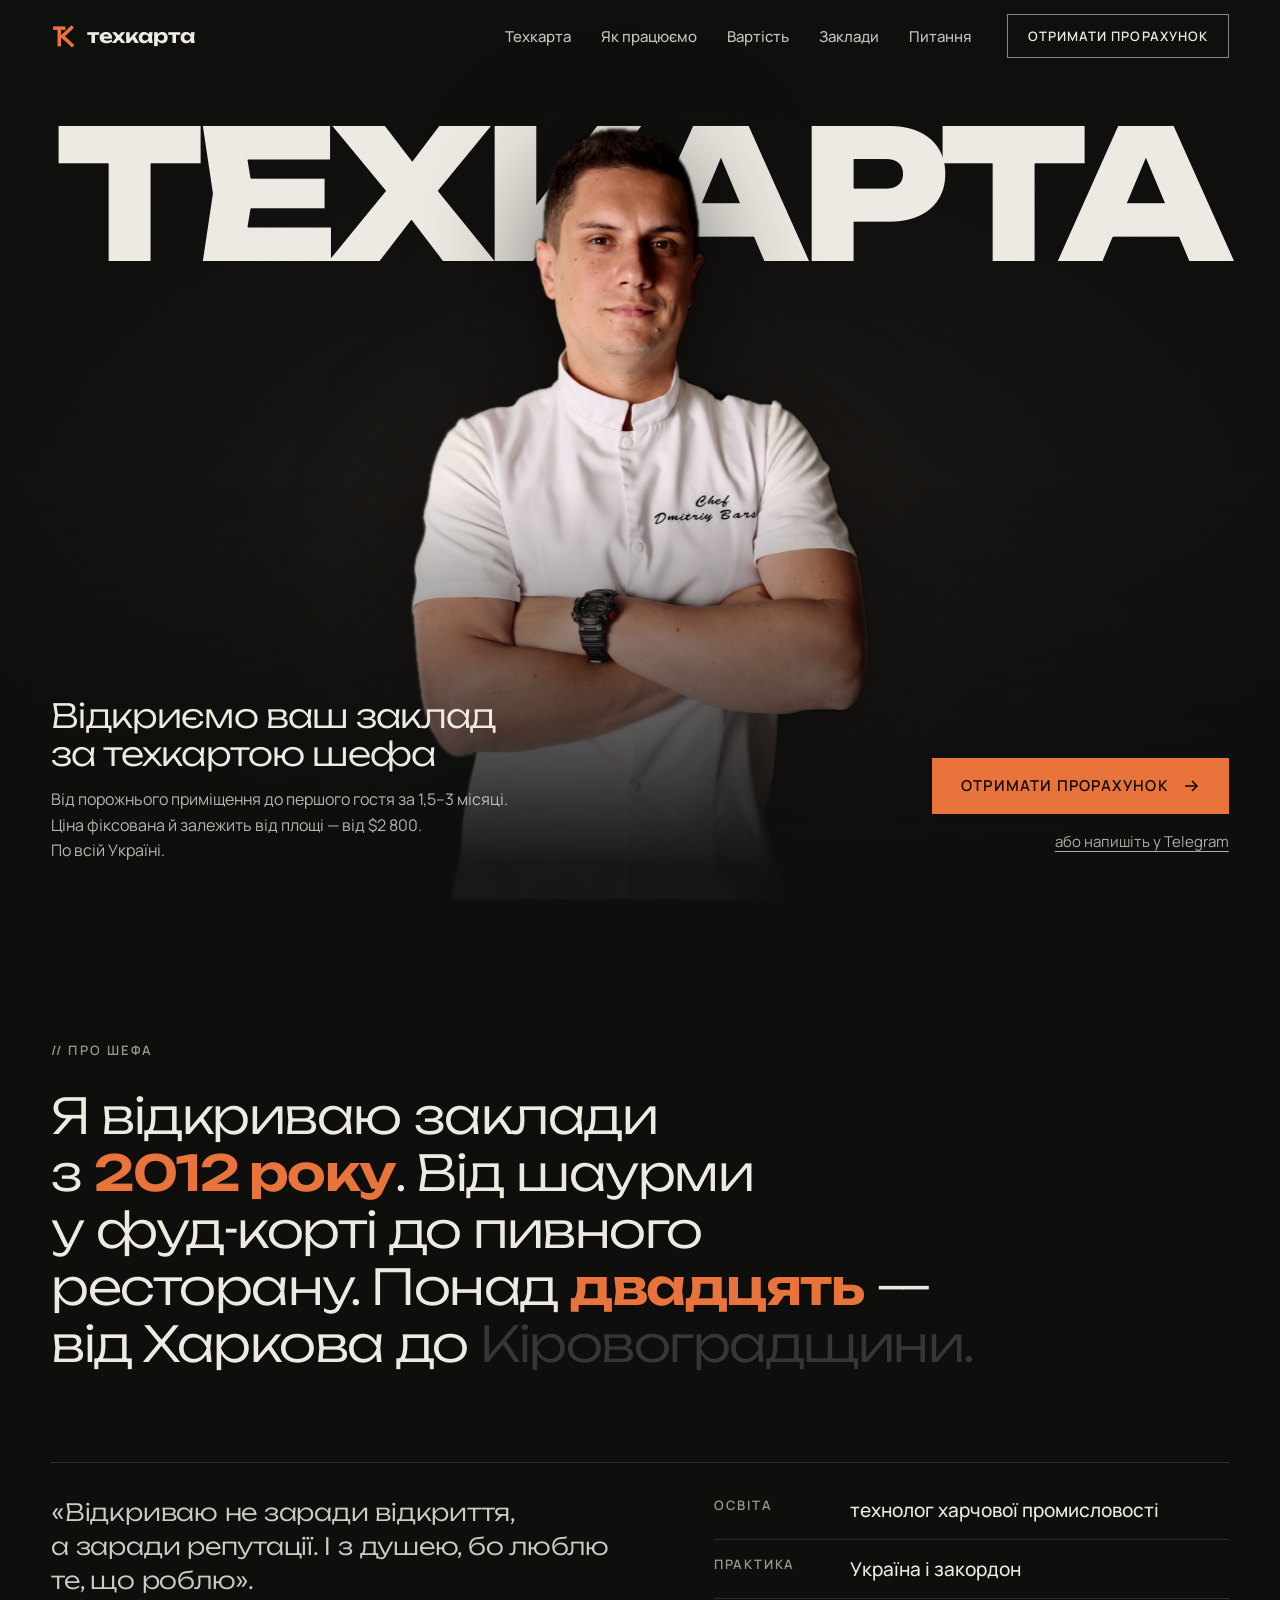
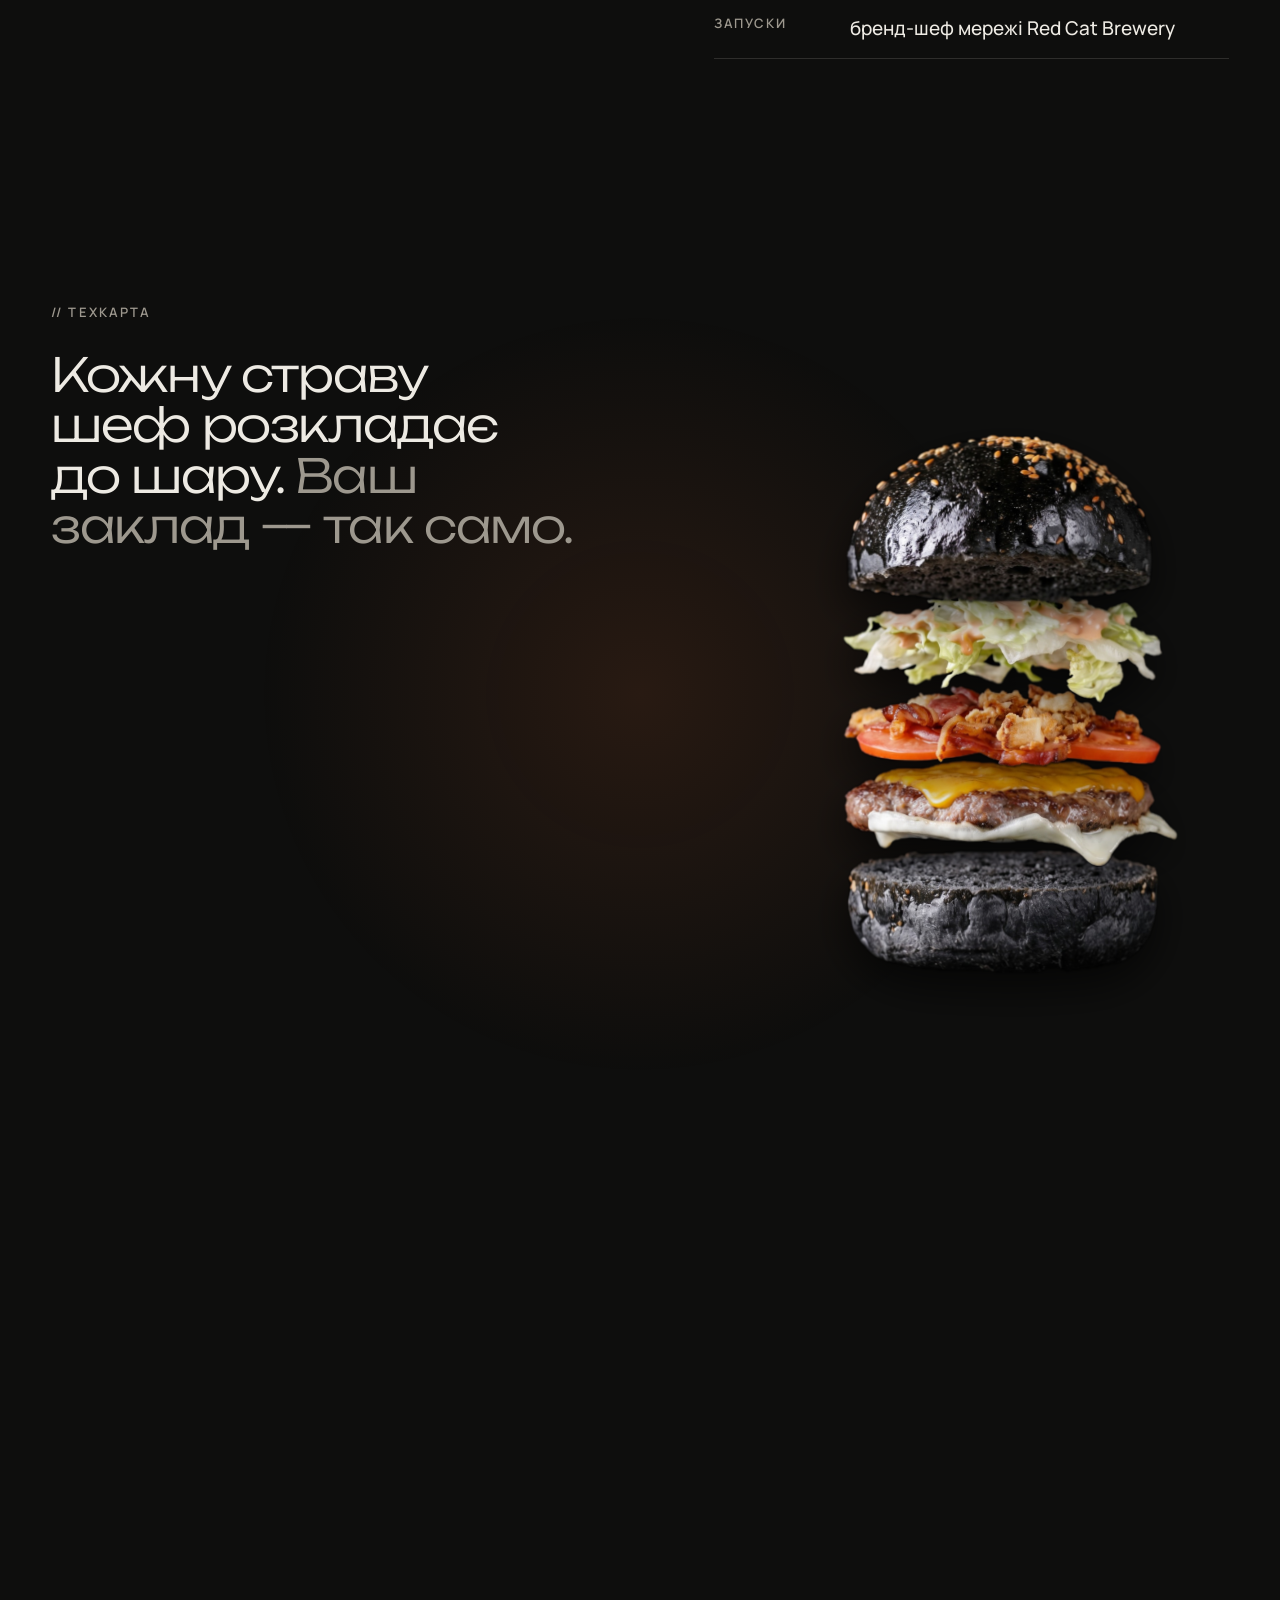
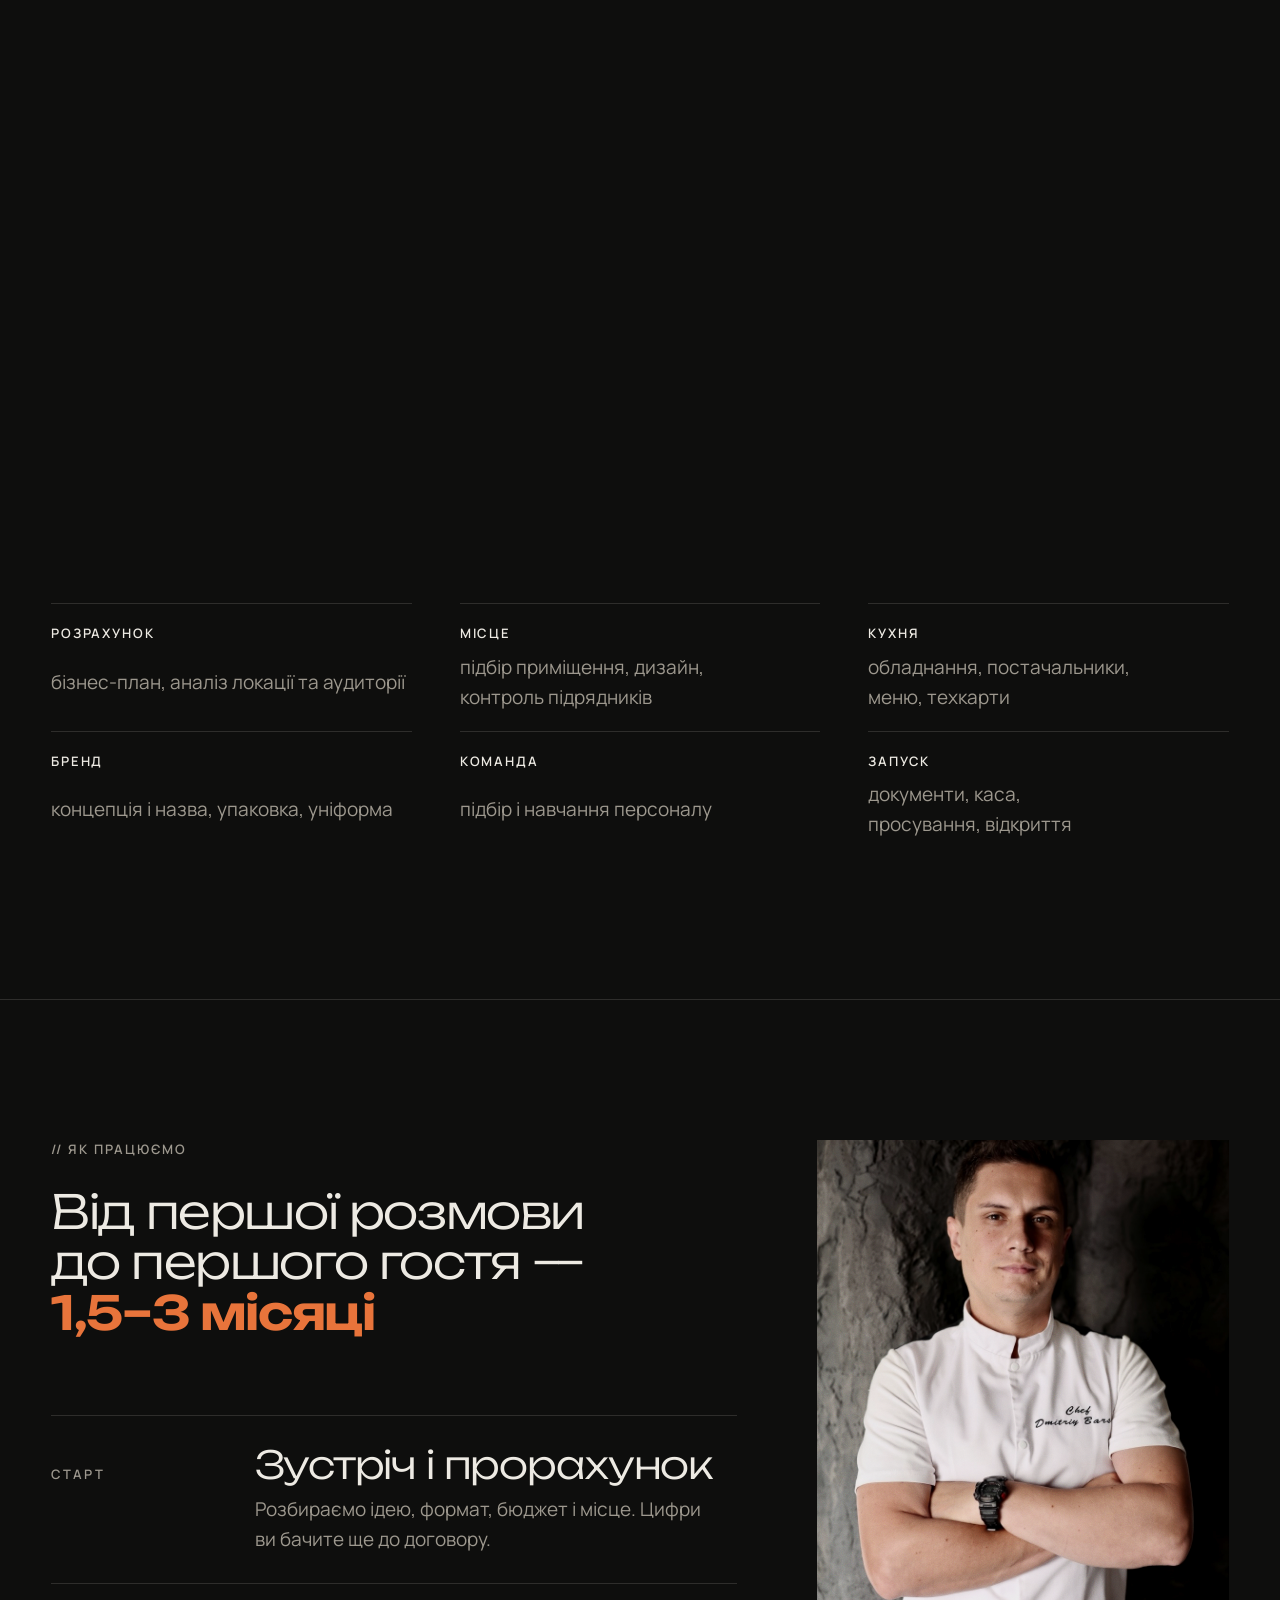
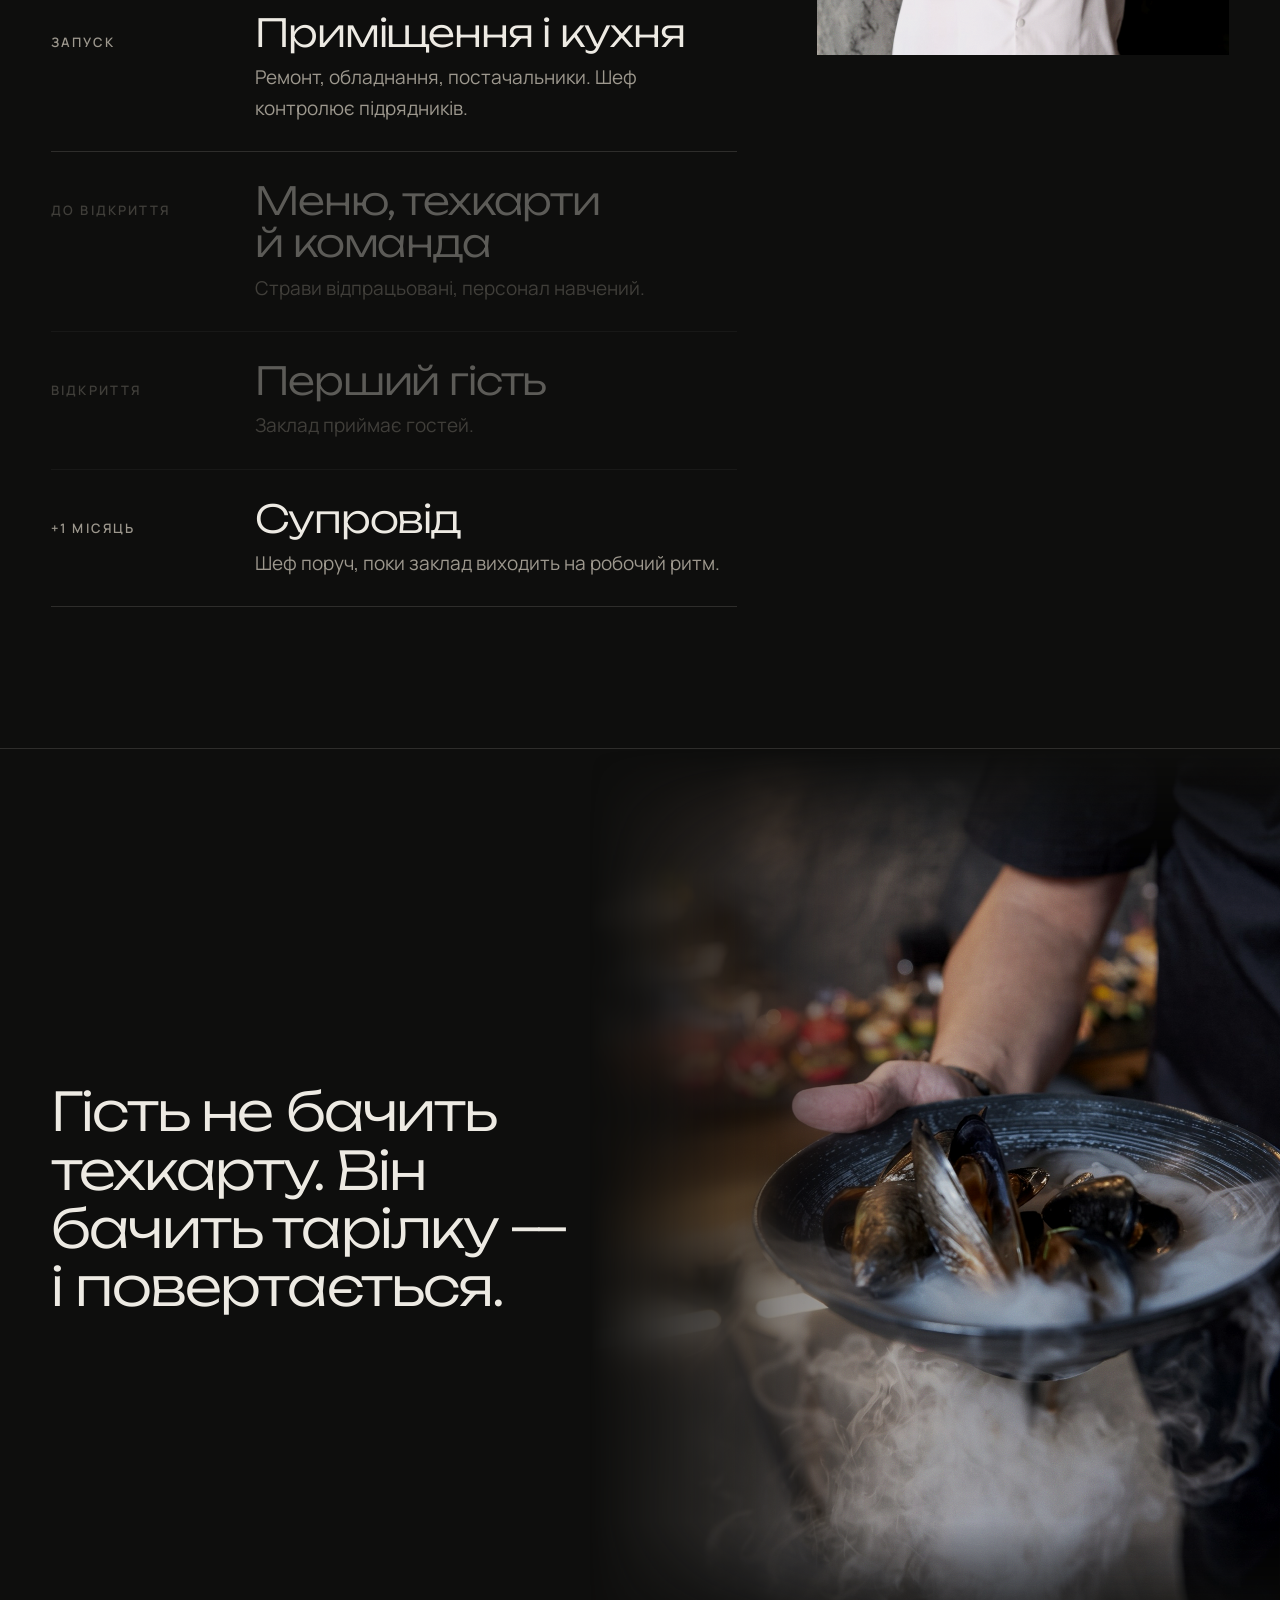
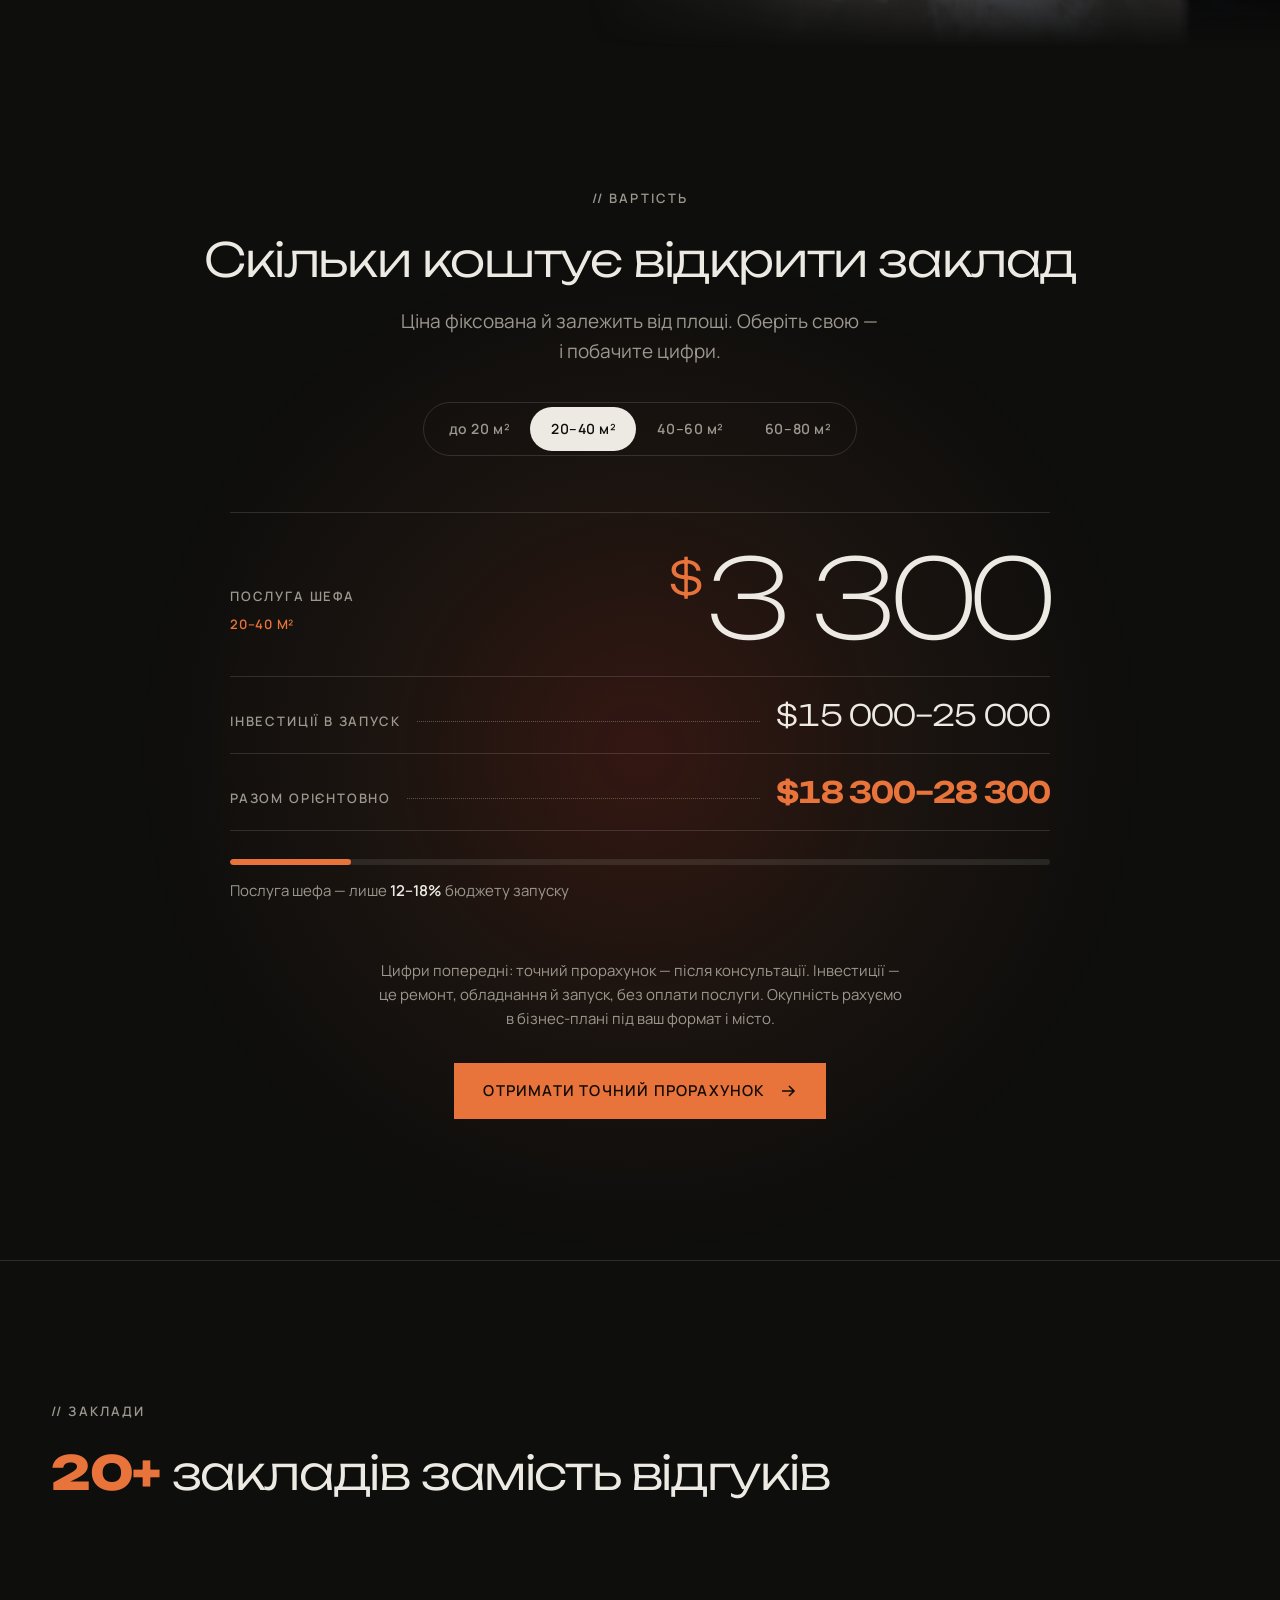
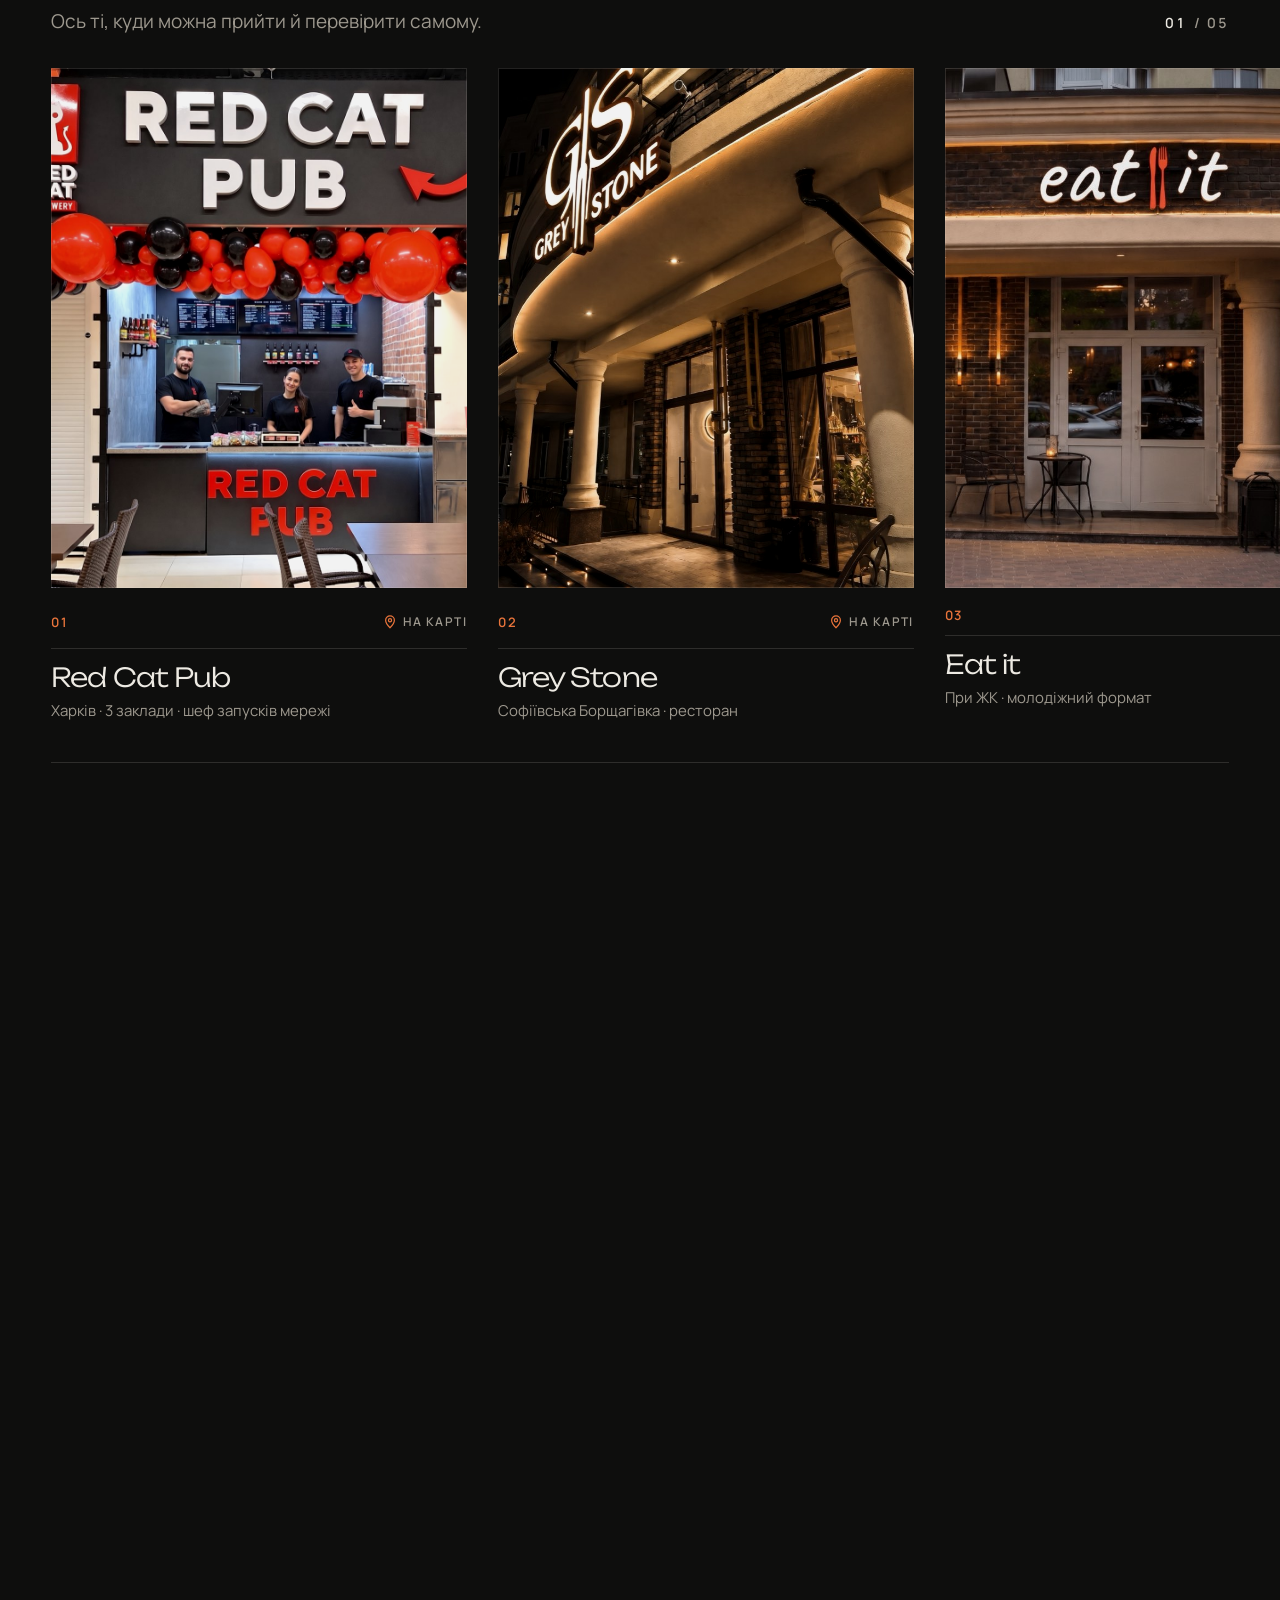
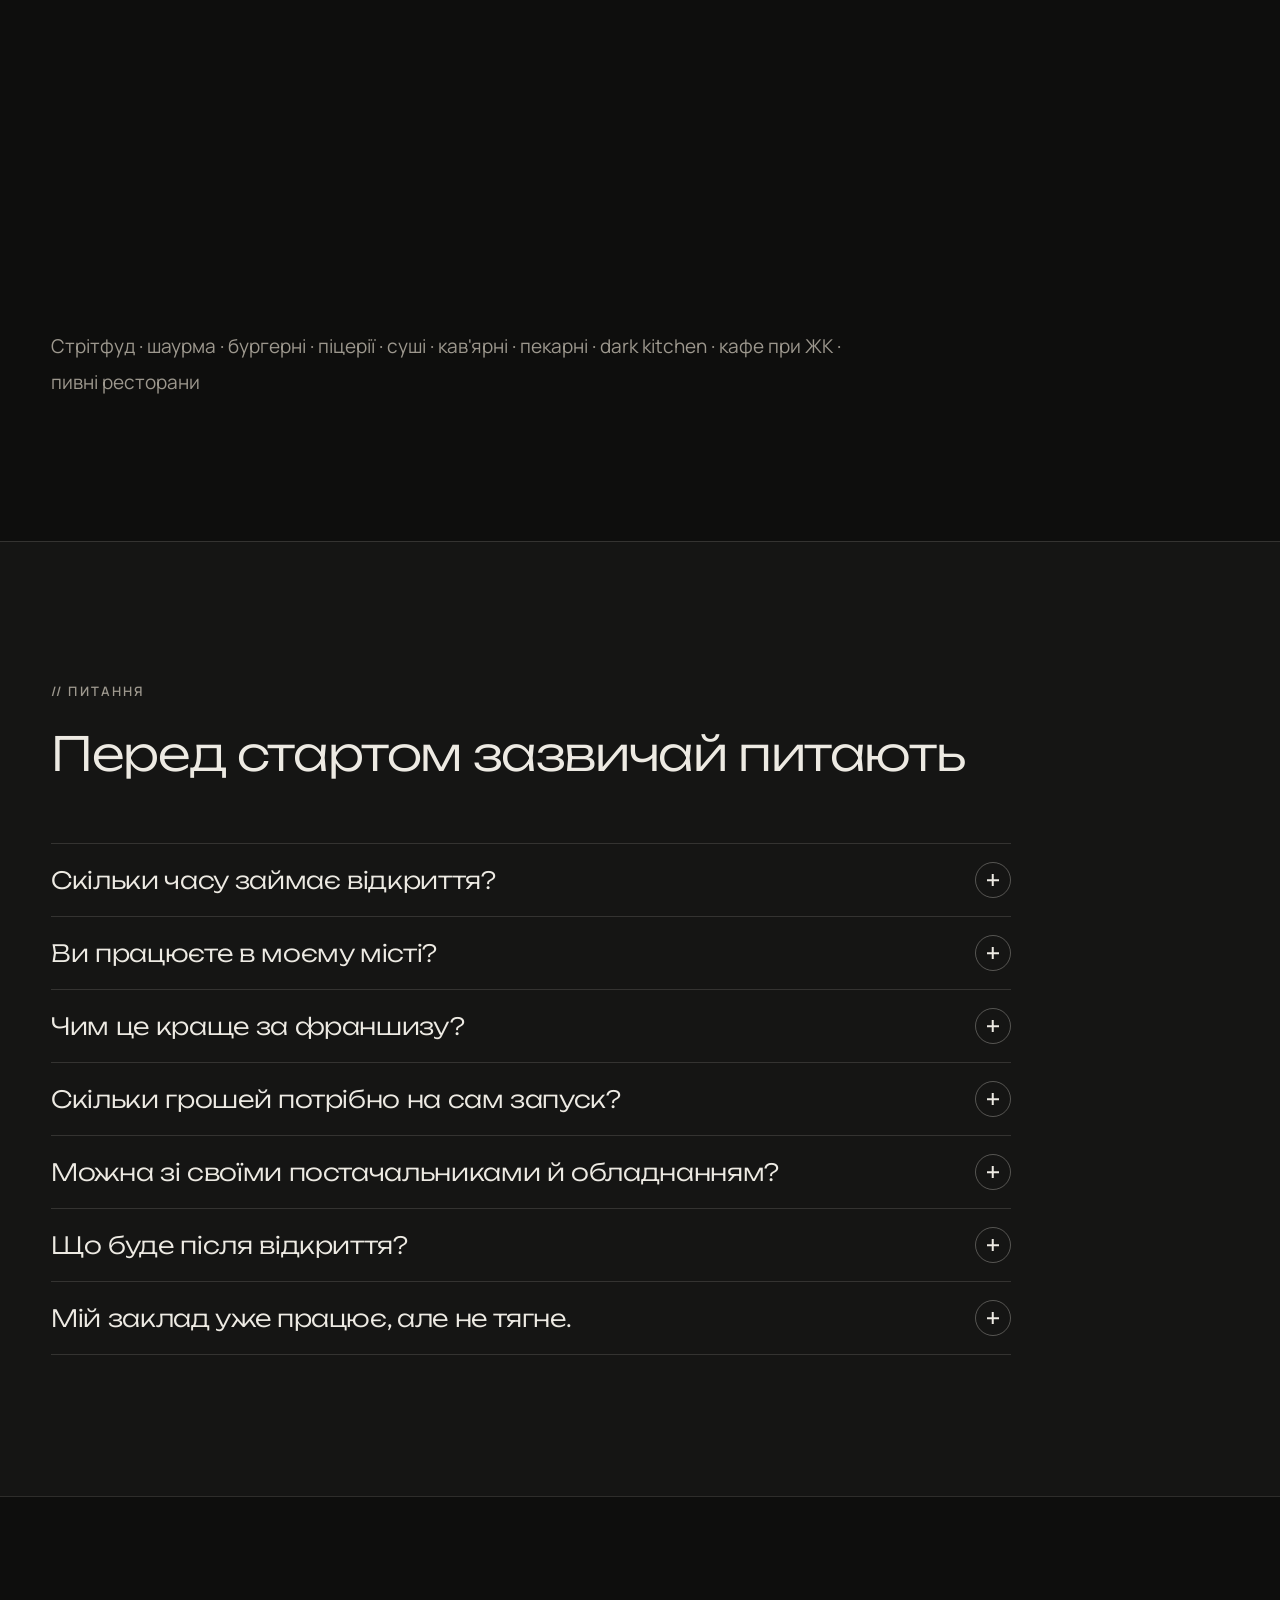
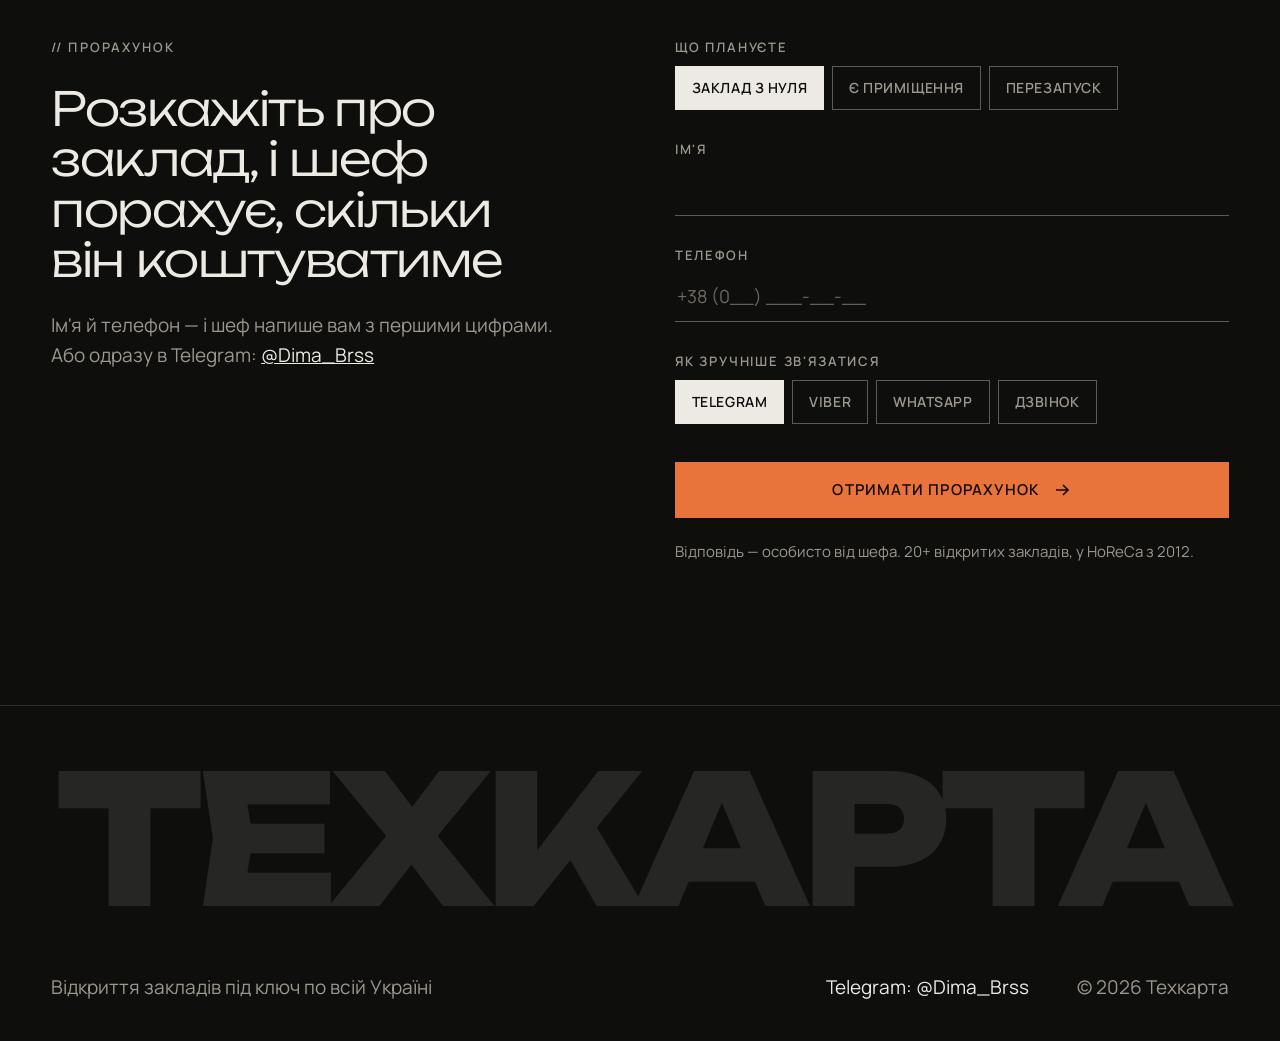
==== public/index.html @ baf47ae0 "Перший екран: ТЕХКАРТА одним кольором; без руху від мишки; м'якше світло й дим лише знизу; поява без" ====
<!doctype html>
<html lang="uk">
<head>
<meta charset="utf-8">
<meta name="viewport" content="width=device-width, initial-scale=1, viewport-fit=cover">
<title>Відкриття закладу під ключ від бренд-шефа — Техкарта</title>
<meta name="description" content="Відкриємо ваш заклад за техкартою шефа: від порожнього приміщення до першого гостя за 1,5–3 місяці. Фастфуд, кав'ярні, піцерії, суші — по всій Україні. Від $2 800.">
<link rel="canonical" href="https://tekhkarta.pages.dev/">
<meta property="og:type" content="website">
<meta property="og:locale" content="uk_UA">
<meta property="og:site_name" content="Техкарта">
<meta property="og:title" content="Відкриємо ваш заклад за техкартою шефа">
<meta property="og:description" content="Від порожнього приміщення до першого гостя за 1,5–3 місяці. Фіксована ціна від площі: від $2 800.">
<meta property="og:url" content="https://tekhkarta.pages.dev/">
<meta property="og:image" content="https://tekhkarta.pages.dev/img/og.jpg">
<meta property="og:image:width" content="1200">
<meta property="og:image:height" content="630">
<meta name="twitter:card" content="summary_large_image">
<meta name="theme-color" content="#0E0E0D">
<link rel="icon" href="favicon.svg" type="image/svg+xml">
<link rel="apple-touch-icon" href="apple-touch-icon.png">
<link rel="preload" as="image" href="img/chef-cut.png">
<link rel="preconnect" href="https://fonts.googleapis.com">
<link rel="preconnect" href="https://fonts.gstatic.com" crossorigin>
<link href="https://fonts.googleapis.com/css2?family=Unbounded:wght@200;300;600;800&family=Manrope:wght@400;500;600;700&family=IBM+Plex+Mono:wght@600&display=swap" rel="stylesheet">
<link rel="stylesheet" href="css/style.css?v=hero9">
</head>
<body>
<div class="preloader" aria-hidden="true">
  <div class="preloader__in"><svg class="logo__mark" viewBox="0 0 48 48" aria-hidden="true"><path d="M4 9.5h22.5" pathLength="1"/><path d="M15.25 9.5V43" pathLength="1"/><path d="M18.5 27 40 6.5" pathLength="1"/><path d="M21 24.5 41 43" pathLength="1"/></svg><span class="preloader__bar"><i></i></span></div>
</div>
<noscript><style>.preloader{display:none}.hero__word span,.hero__chef,.hero__bottom{opacity:1!important}</style></noscript>

<header class="header" id="top">
  <div class="container header__in">
    <a class="logo" href="#top" aria-label="Техкарта — на початок"><svg class="logo__mark" viewBox="0 0 48 48" aria-hidden="true"><path d="M4 9.5h22.5"/><path d="M15.25 9.5V43"/><path d="M18.5 27 40 6.5"/><path d="M21 24.5 41 43"/></svg><b>техкарта</b></a>
    <nav class="nav" id="nav" aria-label="Основне меню">
      <a href="#burger">Техкарта</a>
      <a href="#tekhnolohiia">Як працюємо</a>
      <a href="#vartist">Вартість</a>
      <a href="#zaklady">Заклади</a>
      <a href="#pytannia">Питання</a>
      <a class="btn btn--line nav__cta" href="#rozrakhunok">Отримати прорахунок</a>
    </nav>
    <a class="btn btn--line btn--sm header__cta" href="#rozrakhunok">Отримати прорахунок</a>
    <button class="burger" type="button" aria-expanded="false" aria-controls="nav" aria-label="Відкрити меню"><span></span><span></span></button>
  </div>
</header>

<main>

  <!-- ===== HERO ===== -->
  <section class="hero" aria-labelledby="hero-title">
    <div class="hero__light" aria-hidden="true"></div>
    <div class="hero__layer hero__layer--word" aria-hidden="true"><p class="hero__word"><span class="hero__thin">тех</span><span class="hero__bold">карта</span></p></div>
    <div class="hero__layer hero__layer--chef"><img class="hero__chef" src="img/chef-cut.png" alt="Дмитро, бренд-шеф, у білому кітелі" width="714" height="1200" fetchpriority="high"></div>
    <canvas class="hero__smoke" aria-hidden="true"></canvas>
    <div class="hero__shade" aria-hidden="true"></div>

    <div class="container hero__ui">
      <div class="hero__bottom">
        <div class="hero__left">
          <h1 class="hero__h1" id="hero-title">Відкриємо ваш заклад за&nbsp;техкартою шефа</h1>
          <p class="hero__lead">Від&nbsp;порожнього приміщення до&nbsp;першого гостя за&nbsp;<span class="nobr">1,5–3&nbsp;місяці</span>.<br>Ціна фіксована й&nbsp;залежить від&nbsp;площі&nbsp;— від&nbsp;<span class="nobr">$2&nbsp;800</span>.<br>По&nbsp;всій Україні.</p>
          <p class="hero__proof">20+&nbsp;закладів · з&nbsp;2012 · від&nbsp;$2&nbsp;800</p>
        </div>
        <div class="hero__right">
          <a class="btn btn--fill" href="#rozrakhunok">Отримати прорахунок <svg viewBox="0 0 18 18" fill="none" aria-hidden="true"><path d="M3 9h12M10 4l5 5-5 5" stroke="currentColor" stroke-width="1.6"/></svg></a>
          <a class="hero__tg" href="https://t.me/Dima_Brss" target="_blank" rel="noopener">або напишіть у&nbsp;Telegram</a>
        </div>
      </div>
    </div>
  </section>

  <!-- ===== МАНІФЕСТ ШЕФА ===== -->
  <section class="intro" id="shef" aria-labelledby="intro-title">
    <div class="container">
      <p class="label">// про шефа</p>
      <h2 class="intro__text" id="intro-title">Я&nbsp;відкриваю заклади з&nbsp;<em>2012&nbsp;року</em>. Від&nbsp;шаурми у&nbsp;фуд-корті до&nbsp;пивного ресторану. Понад <em>двадцять</em>&nbsp;— від&nbsp;Харкова до&nbsp;Кіровоградщини.</h2>
      <div class="intro__row">
        <p class="intro__quote">«Відкриваю не&nbsp;заради відкриття, а&nbsp;заради репутації. І&nbsp;з&nbsp;душею, бо люблю те, що&nbsp;роблю».</p>
        <dl class="facts">
          <div><dt>Освіта</dt><dd>технолог харчової промисловості</dd></div>
          <div><dt>Практика</dt><dd>Україна і&nbsp;закордон</dd></div>
          <div><dt>Запуски</dt><dd>бренд-шеф мережі Red Cat Brewery</dd></div>
        </dl>
      </div>
    </div>
  </section>

  <!-- ===== ТЕХКАРТА БУРГЕРА ===== -->
  <section class="burger-tk" id="burger" aria-labelledby="burger-title">
   <div class="burger-tk__track">
    <div class="burger-tk__pin">
      <div class="container burger-tk__head">
        <p class="label">// техкарта</p>
        <h2 class="h2" id="burger-title">Кожну страву шеф розкладає до&nbsp;шару. <span class="dim">Ваш заклад&nbsp;— так само.</span></h2>
      </div>
      <div class="burger-tk__stage" aria-hidden="true">
        <div class="bt">
          <img class="bt__l" style="--l:0.83;--w:91.53;--t:0;--h:28.12;--c:-35.94;z-index:5" src="img/burger-1.png" alt="" width="549" height="310" loading="lazy">
          <img class="bt__l" style="--l:0;--w:95.45;--t:28.57;--h:19.69;--c:-11.59;z-index:4" src="img/burger-2.png" alt="" width="573" height="217" loading="lazy">
          <img class="bt__l" style="--l:0;--w:95.04;--t:46.68;--h:14.17;--c:3.77;z-index:3" src="img/burger-3.png" alt="" width="571" height="156" loading="lazy">
          <img class="bt__l" style="--l:0.21;--w:99.79;--t:61.75;--h:18.45;--c:20.98;z-index:2" src="img/burger-4.png" alt="" width="599" height="203" loading="lazy">
          <img class="bt__l" style="--l:1.03;--w:93.18;--t:79.42;--h:20.58;--c:39.71;z-index:1" src="img/burger-5.png" alt="" width="559" height="227" loading="lazy">
        </div>
      </div>
    </div>
   </div>
    <ul class="burger-tk__list container" aria-label="Що входить у відкриття під ключ">
        <li><b>Розрахунок</b>бізнес-план, аналіз локації та&nbsp;аудиторії</li>
        <li><b>Місце</b>підбір приміщення, дизайн, контроль підрядників</li>
        <li><b>Кухня</b>обладнання, постачальники, меню, техкарти</li>
        <li><b>Бренд</b>концепція і&nbsp;назва, упаковка, уніформа</li>
        <li><b>Команда</b>підбір і&nbsp;навчання персоналу</li>
        <li><b>Запуск</b>документи, каса, просування, відкриття</li>
      </ul>
  </section>

  <!-- ===== ЯК ПРАЦЮЄМО ===== -->
  <section class="flow" id="tekhnolohiia" aria-labelledby="flow-title">
    <div class="container flow__grid">
      <div class="flow__main">
        <p class="label">// як&nbsp;працюємо</p>
        <h2 class="h2" id="flow-title">Від&nbsp;першої розмови до&nbsp;першого гостя&nbsp;— <b>1,5–3&nbsp;місяці</b></h2>
        <ol class="flow__steps">
          <li class="flow__step" data-img="0"><p class="flow__when">старт</p><div><h3>Зустріч і&nbsp;прорахунок</h3><p>Розбираємо ідею, формат, бюджет і&nbsp;місце. Цифри ви&nbsp;бачите ще до&nbsp;договору.</p></div></li>
          <li class="flow__step" data-img="1"><p class="flow__when">запуск</p><div><h3>Приміщення і&nbsp;кухня</h3><p>Ремонт, обладнання, постачальники. Шеф контролює підрядників.</p></div></li>
          <li class="flow__step" data-img="2"><p class="flow__when">до&nbsp;відкриття</p><div><h3>Меню, техкарти й&nbsp;команда</h3><p>Страви відпрацьовані, персонал навчений.</p></div></li>
          <li class="flow__step" data-img="3"><p class="flow__when">відкриття</p><div><h3>Перший гість</h3><p>Заклад приймає гостей.</p></div></li>
          <li class="flow__step" data-img="4"><p class="flow__when">+1&nbsp;місяць</p><div><h3>Супровід</h3><p>Шеф поруч, поки заклад виходить на&nbsp;робочий ритм.</p></div></li>
        </ol>
      </div>
      <div class="flow__aside" aria-hidden="true">
        <div class="flow__frame">
          <img class="is-on" src="img/chef-wide.jpg" alt="" width="866" height="1300" loading="lazy">
          <img src="img/kitchen.jpg" alt="" width="896" height="1200" loading="lazy">
          <img src="img/dish-pasta.jpg" alt="" width="824" height="1100" loading="lazy">
          <img src="img/redcat.jpg" alt="" width="1200" height="1168" loading="lazy">
          <img src="img/kitchen-work.jpg" alt="" width="824" height="1100" loading="lazy">
        </div>
      </div>
    </div>
  </section>

  <!-- ===== КАДР-ПАУЗА ===== -->
  <section class="frame" aria-label="Страва шефа">
    <figure class="frame__fig"><img class="frame__img" src="img/dish-mussels.jpg" alt="Мідії, подані з сухим льодом" width="1500" height="2009" loading="lazy"></figure>
    <div class="container frame__grid">
      <p class="frame__text">Гість не&nbsp;бачить техкарту. Він бачить тарілку&nbsp;— і&nbsp;повертається.</p>
    </div>
  </section>

  <!-- ===== ВАРТІСТЬ ===== -->
  <section class="cost" id="vartist" aria-labelledby="cost-title">
    <div class="cost__glow" aria-hidden="true"></div>
    <div class="container cost__grid">
      <div class="cost__text">
        <p class="label">// вартість</p>
        <h2 class="h2" id="cost-title">Скільки коштує відкрити заклад</h2>
        <p class="cost__lead">Ціна фіксована й&nbsp;залежить від&nbsp;площі. Оберіть свою&nbsp;— і&nbsp;побачите цифри.</p>
        <div class="chips" role="radiogroup" aria-label="Площа закладу">
          <button class="chip" role="radio" aria-checked="false" data-area="до 20 м²" data-s="2800" data-i="10000-18000">до&nbsp;20&nbsp;м²</button>
          <button class="chip" role="radio" aria-checked="true" data-area="20–40 м²" data-s="3300" data-i="15000-25000">20–40&nbsp;м²</button>
          <button class="chip" role="radio" aria-checked="false" data-area="40–60 м²" data-s="3600" data-i="20000-40000">40–60&nbsp;м²</button>
          <button class="chip" role="radio" aria-checked="false" data-area="60–80 м²" data-s="4800" data-i="35000-65000">60–80&nbsp;м²</button>
        </div>

      </div>
      <div class="calc" aria-live="polite">
        <div class="calc__top">
          <span class="calc__label">Послуга шефа <i class="calc__area" id="av">20–40&nbsp;м²</i></span>
          <output class="calc__big" id="sv"><small>$</small>3&nbsp;300</output>
        </div>
        <div class="calc__row"><span class="calc__label">Інвестиції в&nbsp;запуск</span><i class="calc__dots" aria-hidden="true"></i><output class="calc__val" id="iv">$15&nbsp;000–25&nbsp;000</output></div>
        <div class="calc__row calc__row--total"><span class="calc__label">Разом орієнтовно</span><i class="calc__dots" aria-hidden="true"></i><output class="calc__val" id="tv">$18&nbsp;300–28&nbsp;300</output></div>
        <div class="calc__share">
          <div class="calc__bar" aria-hidden="true"><i id="bv"></i></div>
          <p>Послуга шефа&nbsp;— лише <b id="pv">12–18%</b> бюджету запуску</p>
        </div>
      </div>
      <div class="cost__after">
        <p class="cost__note">Цифри попередні: точний прорахунок&nbsp;— після консультації. Інвестиції&nbsp;— це&nbsp;ремонт, обладнання й&nbsp;запуск, без&nbsp;оплати послуги. Окупність рахуємо в&nbsp;бізнес-плані під&nbsp;ваш формат і&nbsp;місто.</p>
        <a class="btn btn--fill cost__cta" href="#rozrakhunok" data-pick-area>Отримати точний прорахунок <svg viewBox="0 0 18 18" fill="none" aria-hidden="true"><path d="M3 9h12M10 4l5 5-5 5" stroke="currentColor" stroke-width="1.6"/></svg></a>
      </div>
    </div>
  </section>

  <!-- ===== ЗАКЛАДИ ===== -->
  <section class="venues" id="zaklady" aria-labelledby="venues-title">
    <div class="container">
      <p class="label">// заклади</p>
      <h2 class="h2" id="venues-title"><b>20+</b> закладів замість відгуків</h2>
    </div>
    <div class="vtrack">
      <div class="vpin">
        <div class="container vtop">
          <p class="venues__sub">Ось ті, куди можна прийти й&nbsp;перевірити самому.</p>
          <p class="vcount" aria-hidden="true"><b>01</b><span>/ 05</span></p>
        </div>
        <ul class="vrail" role="list">
          <li class="vcard">
            <div class="vcard__ph"><img src="img/redcat.jpg" alt="Відкриття Red Cat Pub з командою" width="1200" height="1168" loading="lazy"></div>
            <div class="vcard__cap">
              <p class="vcard__top"><span class="vcard__n">01</span><a class="vcard__map" href="https://www.google.com/maps/search/?api=1&amp;query=Red+Cat+Brewery+%D0%A5%D0%B0%D1%80%D0%BA%D1%96%D0%B2" target="_blank" rel="noopener"><svg viewBox="0 0 16 16" fill="none" aria-hidden="true"><path d="M8 14.5s5-4.6 5-8.5a5 5 0 0 0-10 0c0 3.9 5 8.5 5 8.5Z" stroke="currentColor" stroke-width="1.4"/><circle cx="8" cy="6" r="1.8" stroke="currentColor" stroke-width="1.4"/></svg>На&nbsp;карті</a></p>
              <h3 class="vcard__name">Red Cat Pub</h3>
              <p class="vcard__meta">Харків · 3&nbsp;заклади · шеф запусків мережі</p>
            </div>
          </li>
          <li class="vcard">
            <div class="vcard__ph"><img src="img/greystone.jpg" alt="Фасад ресторану Grey Stone" width="880" height="1100" loading="lazy"></div>
            <div class="vcard__cap">
              <p class="vcard__top"><span class="vcard__n">02</span><a class="vcard__map" href="https://www.google.com/maps/search/?api=1&amp;query=Grey+Stone+%D0%A1%D0%BE%D1%84%D1%96%D1%97%D0%B2%D1%81%D1%8C%D0%BA%D0%B0+%D0%91%D0%BE%D1%80%D1%89%D0%B0%D0%B3%D1%96%D0%B2%D0%BA%D0%B0" target="_blank" rel="noopener"><svg viewBox="0 0 16 16" fill="none" aria-hidden="true"><path d="M8 14.5s5-4.6 5-8.5a5 5 0 0 0-10 0c0 3.9 5 8.5 5 8.5Z" stroke="currentColor" stroke-width="1.4"/><circle cx="8" cy="6" r="1.8" stroke="currentColor" stroke-width="1.4"/></svg>На&nbsp;карті</a></p>
              <h3 class="vcard__name">Grey Stone</h3>
              <p class="vcard__meta">Софіївська Борщагівка · ресторан</p>
            </div>
          </li>
          <li class="vcard">
            <div class="vcard__ph"><img src="img/eatit.jpg" alt="Фасад закладу Eat it" width="1100" height="836" loading="lazy"></div>
            <div class="vcard__cap">
              <p class="vcard__top"><span class="vcard__n">03</span></p>
              <h3 class="vcard__name">Eat it</h3>
              <p class="vcard__meta">При&nbsp;ЖК · молодіжний формат</p>
            </div>
          </li>
          <li class="vcard">
            <div class="vcard__ph"><img src="img/gsp.jpg" alt="Вивіска «Готові страви поруч»" width="1200" height="798" loading="lazy"></div>
            <div class="vcard__cap">
              <p class="vcard__top"><span class="vcard__n">04</span></p>
              <h3 class="vcard__name">Готові страви поруч</h3>
              <p class="vcard__meta">Домашні страви</p>
            </div>
          </li>
          <li class="vcard vcard--next">
            <div class="vcard__ph vnext">
              <span class="vcard__n">05</span>
              <div class="vnext__body"><p class="vnext__t">Ваш заклад може бути наступним</p><p class="vnext__s">Ще понад десяток закладів від&nbsp;Харкова до&nbsp;Кіровоградщини.</p></div>
              <a class="btn btn--fill" href="#rozrakhunok">Отримати прорахунок <svg viewBox="0 0 18 18" fill="none" aria-hidden="true"><path d="M3 9h12M10 4l5 5-5 5" stroke="currentColor" stroke-width="1.6"/></svg></a>
            </div>
          </li>
        </ul>
        <div class="container"><div class="vbar" aria-hidden="true"><i></i></div></div>
      </div>
    </div>
    <div class="container">
      <p class="venues__formats">Стрітфуд · шаурма · бургерні · піцерії · суші · кав'ярні · пекарні · dark kitchen · кафе при&nbsp;ЖК · пивні ресторани</p>
    </div>
  </section>

  <!-- ===== ПИТАННЯ ===== -->
  <section class="faq" id="pytannia" aria-labelledby="faq-title">
    <div class="container">
      <p class="label">// питання</p>
      <h2 class="h2" id="faq-title">Перед стартом зазвичай питають</h2>
      <div class="qa">
        <details class="qa__item"><summary>Скільки часу займає відкриття?<span class="qa__plus" aria-hidden="true"></span></summary><p>Від&nbsp;1,5 до&nbsp;3&nbsp;місяців. Великі проєкти&nbsp;— довше.</p></details>
        <details class="qa__item"><summary>Ви&nbsp;працюєте в&nbsp;моєму місті?<span class="qa__plus" aria-hidden="true"></span></summary><p>Так, по&nbsp;всій Україні&nbsp;— від&nbsp;Харкова до&nbsp;Кіровоградщини.</p></details>
        <details class="qa__item"><summary>Чим це&nbsp;краще за&nbsp;франшизу?<span class="qa__plus" aria-hidden="true"></span></summary><p>Заклад повністю ваш: назва, меню, постачальники. Оплата разова, без&nbsp;роялті.</p></details>
        <details class="qa__item"><summary>Скільки грошей потрібно на&nbsp;сам запуск?<span class="qa__plus" aria-hidden="true"></span></summary><p>Залежно від&nbsp;площі: до&nbsp;20&nbsp;м²&nbsp;— $10–18&nbsp;тис., 20–40&nbsp;м²&nbsp;— $15–25&nbsp;тис., 40–60&nbsp;м²&nbsp;— $20–40&nbsp;тис., 60–80&nbsp;м²&nbsp;— $35–65&nbsp;тис. Це&nbsp;ремонт, обладнання й&nbsp;запуск, без&nbsp;оплати послуги.</p></details>
        <details class="qa__item"><summary>Можна зі&nbsp;своїми постачальниками й&nbsp;обладнанням?<span class="qa__plus" aria-hidden="true"></span></summary><p>Так. Працюємо з&nbsp;вашими, а&nbsp;якщо їх немає&nbsp;— шеф підбере своїх.</p></details>
        <details class="qa__item"><summary>Що&nbsp;буде після відкриття?<span class="qa__plus" aria-hidden="true"></span></summary><p>Місяць супроводу: шеф поруч, поки заклад виходить на&nbsp;робочий ритм.</p></details>
        <details class="qa__item"><summary>Мій заклад уже працює, але не&nbsp;тягне.<span class="qa__plus" aria-hidden="true"></span></summary><p>Можна окремо: аудит, перезапуск, нове меню й&nbsp;техкарти&nbsp;— без&nbsp;повного пакета.</p></details>
      </div>
    </div>
  </section>

  <!-- ===== ФОРМА ===== -->
  <section class="lead" id="rozrakhunok" aria-labelledby="lead-title">
    <div class="container lead__grid">
      <div class="lead__text">
        <p class="label">// прорахунок</p>
        <h2 class="h2" id="lead-title">Розкажіть про заклад, і&nbsp;шеф порахує, скільки він коштуватиме</h2>
        <p class="lead__sub">Ім'я й&nbsp;телефон&nbsp;— і&nbsp;шеф напише вам з&nbsp;першими цифрами. Або одразу в&nbsp;Telegram: <a href="https://t.me/Dima_Brss" target="_blank" rel="noopener">@Dima_Brss</a></p>
      </div>
      <form class="form" id="leadForm" novalidate>
        <fieldset class="field field--radios">
          <legend>Що&nbsp;плануєте</legend>
          <div class="radios">
            <label><input type="radio" name="situation" value="Є ідея і бюджет" checked><span>заклад з&nbsp;нуля</span></label>
            <label><input type="radio" name="situation" value="Є приміщення"><span>є приміщення</span></label>
            <label><input type="radio" name="situation" value="Заклад працює, треба перезапуск"><span>перезапуск</span></label>
          </div>
        </fieldset>
        <div class="field">
          <label for="f-name">Ім'я</label>
          <input id="f-name" name="name" autocomplete="given-name" required aria-describedby="e-name">
          <small class="field__err" id="e-name">Як&nbsp;до&nbsp;вас звертатися?</small>
        </div>
        <div class="field">
          <label for="f-phone">Телефон</label>
          <input id="f-phone" name="phone" type="tel" inputmode="tel" autocomplete="tel" placeholder="+38 (0__) ___-__-__" required aria-describedby="e-phone">
          <small class="field__err" id="e-phone">Введіть номер повністю: +38 (0XX) XXX-XX-XX</small>
        </div>
        <fieldset class="field field--radios">
          <legend>Як&nbsp;зручніше зв'язатися</legend>
          <div class="radios">
            <label><input type="radio" name="via" value="Telegram" checked><span>Telegram</span></label>
            <label><input type="radio" name="via" value="Viber"><span>Viber</span></label>
            <label><input type="radio" name="via" value="WhatsApp"><span>WhatsApp</span></label>
            <label><input type="radio" name="via" value="Дзвінок"><span>Дзвінок</span></label>
          </div>
        </fieldset>
        <input type="hidden" name="area" id="f-area" value="">
        <input class="hp" type="text" name="company" tabindex="-1" autocomplete="off" aria-hidden="true">
        <button class="btn btn--fill form__btn" type="submit">Отримати прорахунок <svg viewBox="0 0 18 18" fill="none" aria-hidden="true"><path d="M3 9h12M10 4l5 5-5 5" stroke="currentColor" stroke-width="1.6"/></svg></button>
        <p class="form__note">Відповідь&nbsp;— особисто від&nbsp;шефа. 20+ відкритих закладів, у&nbsp;HoReCa з&nbsp;2012.</p>
        <p class="form__status" role="status" aria-live="polite"></p>
      </form>
    </div>
  </section>

</main>

<footer class="footer">
  <p class="footer__word" aria-hidden="true"><span class="hero__thin">тех</span><span class="hero__bold">карта</span></p>
  <div class="container footer__in">
    <p class="footer__desc">Відкриття закладів під&nbsp;ключ по&nbsp;всій Україні</p>
    <a class="footer__tg" href="https://t.me/Dima_Brss" target="_blank" rel="noopener">Telegram: @Dima_Brss</a>
    <p class="footer__copy">© 2026 Техкарта</p>
  </div>
</footer>

<div class="sticky-cta" aria-hidden="true">
  <a class="btn btn--fill" href="#rozrakhunok" tabindex="-1">Отримати прорахунок</a>
  <a class="sticky-cta__tg" href="https://t.me/Dima_Brss" target="_blank" rel="noopener" tabindex="-1" aria-label="Написати шефу в Telegram">
    <svg viewBox="0 0 24 24" aria-hidden="true"><path d="M21.5 3.5 2.8 10.7c-.9.4-.9 1.6.1 1.9l4.6 1.4 1.8 5.6c.2.8 1.2 1 1.8.4l2.6-2.5 4.8 3.5c.7.5 1.6.1 1.8-.7l3-15.1c.2-1-.8-1.8-1.8-1.3ZM9.4 13.6l8.4-6.3-6.9 7.4-.3 3-1.2-4.1Z" fill="currentColor"/></svg>
  </a>
</div>

<script src="js/main.js?v=hero9" defer></script>
</body>
</html>
---- public/css/style.css ----
/* ===== Токени ===== */
:root{
  --bg:#0E0E0D;
  --bg2:#151514;
  --bg3:#1D1D1B;
  --text:#EDEAE3;
  --muted:#9D988E;
  --line:rgba(237,234,227,.14);
  --accent:#E8743B;
  --accent-2:#F3A57A;
  --led:#FF4A2E;

  --display:"Unbounded",system-ui,sans-serif;
  --font:"Manrope",system-ui,sans-serif;
  --mono:"IBM Plex Mono",ui-monospace,monospace;

  --fs-body:clamp(17px,.25vw + 16px,19px);
  --fs-h2:clamp(30px,2.4vw + 16px,58px);
  --gutter:clamp(16px,4vw,56px);
  --section:clamp(96px,11vw,176px);
  --header-h:72px;
  --ease:cubic-bezier(.2,.8,.2,1);
}

/* ===== База ===== */
*,*::before,*::after{box-sizing:border-box}
*{margin:0}
html{scroll-behavior:smooth;scroll-padding-top:calc(var(--header-h) + 16px);background:var(--bg)}
body{background:var(--bg);color:var(--text);font:400 var(--fs-body)/1.6 var(--font);-webkit-font-smoothing:antialiased;overflow-x:clip}
img{display:block;max-width:100%;height:auto}
a{color:inherit}
ul,ol{padding:0;list-style:none}
main{overflow-x:clip}
.container{max-width:1360px;margin-inline:auto;padding-inline:var(--gutter)}
.nobr{white-space:nowrap}
p,li,dd,figcaption,summary{text-wrap:pretty}
h1,h2,h3,.intro__text,.frame__text{text-wrap:balance}
:focus-visible{outline:2px solid var(--accent);outline-offset:4px}
::selection{background:var(--accent);color:var(--bg)}
.label{font:600 13px/1.4 var(--font);letter-spacing:.16em;text-transform:uppercase;color:var(--muted);margin-bottom:28px}
.h2{font:300 var(--fs-h2)/1.08 var(--display);letter-spacing:-.03em;text-wrap:balance}
.h2 b,.h2 strong{font-weight:600}
.dim{color:var(--muted)}

/* ===== Кнопки ===== */
.btn{display:inline-flex;align-items:center;justify-content:center;gap:14px;min-height:56px;padding:0 28px;font:600 15px/1.1 var(--font);letter-spacing:.08em;text-transform:uppercase;text-decoration:none;border:1px solid transparent;cursor:pointer;transition:background-color .3s,color .3s,border-color .3s;text-align:center}
.btn svg{width:18px;height:18px;flex:none;transition:transform .3s var(--ease)}
.btn:hover svg{transform:translateX(4px)}
.btn--line{border-color:rgba(237,234,227,.55);color:var(--text);background:transparent}
.btn--line:hover{background:var(--text);color:var(--bg);border-color:var(--text)}
.btn--fill{background:var(--accent);color:#120B07;border-color:var(--accent)}
.btn--fill:hover{background:var(--accent-2);border-color:var(--accent-2)}
.btn--sm{min-height:44px;padding:0 20px;font-size:13px}

/* ===== Лого ===== */
.logo{display:inline-flex;align-items:center;gap:10px;min-height:44px;text-decoration:none;color:var(--text)}
.logo__mark{width:26px;height:26px;flex:none;fill:none;stroke:var(--accent);stroke-width:6.5;transition:transform .5s var(--ease)}
.logo:hover .logo__mark{transform:rotate(-6deg)}
.logo b{font:600 19px/1 var(--display);letter-spacing:-.02em}

/* ===== Хедер ===== */
.header{position:fixed;inset:0 0 auto;z-index:50;transition:background-color .3s,border-color .3s;border-bottom:1px solid transparent}
.header.is-scrolled{background:rgba(14,14,13,.82);backdrop-filter:blur(14px);-webkit-backdrop-filter:blur(14px);border-bottom-color:var(--line)}
.header__in{height:var(--header-h);display:flex;align-items:center;gap:24px}
.nav{display:none}
.header__cta{display:none}
.burger{margin-left:auto;width:48px;height:48px;display:grid;place-content:center;gap:7px;background:none;border:0;cursor:pointer;color:var(--text)}
.burger span{display:block;width:26px;height:1.5px;background:currentColor;transition:transform .3s}
.burger[aria-expanded="true"] span:first-child{transform:translateY(4.25px) rotate(45deg)}
.burger[aria-expanded="true"] span:last-child{transform:translateY(-4.25px) rotate(-45deg)}
@media (max-width:1023px){
  .nav{position:fixed;inset:var(--header-h) 0 auto 0;display:flex;flex-direction:column;padding:12px var(--gutter) 28px;background:var(--bg);border-bottom:1px solid var(--line);opacity:0;visibility:hidden;transform:translateY(-8px);transition:opacity .25s,transform .25s,visibility 0s .25s}
  .nav.is-open{opacity:1;visibility:visible;transform:none;transition:opacity .25s,transform .25s}
  .nav a:not(.btn){font:300 26px/1.2 var(--display);letter-spacing:-.02em;text-decoration:none;padding:14px 0;border-bottom:1px solid var(--line)}
  .nav__cta{margin-top:20px}
}
@media (min-width:1024px){
  .burger,.nav__cta{display:none}
  .nav{display:flex;gap:30px;margin-left:auto}
  .nav a{font:500 15px/1 var(--font);text-decoration:none;padding:12px 0;color:rgba(237,234,227,.82);transition:color .2s}
  .nav a:hover{color:var(--text)}
  .header__cta{display:inline-flex;margin-left:12px}
}

/* ===== Прелоадер ===== */
.preloader{position:fixed;inset:0;z-index:100;background:var(--bg);display:grid;place-items:center;transition:transform .9s cubic-bezier(.76,0,.24,1)}
.preloader__in{display:grid;justify-items:center;gap:22px}
.preloader .logo__mark{width:26px;height:26px;flex:none;fill:none;stroke:var(--accent);stroke-width:6.5;transition:transform .5s var(--ease)}
.logo:hover .logo__mark{transform:rotate(-6deg)}
@keyframes dotIn{from{transform:scale(.4) rotate(-90deg);opacity:0}}
.preloader__bar{width:120px;height:1px;background:rgba(237,234,227,.15);overflow:hidden}
.preloader__bar i{display:block;height:100%;background:var(--accent);transform-origin:left;animation:barGo 1.1s .1s cubic-bezier(.6,0,.2,1) both}
@keyframes barGo{from{transform:scaleX(0)}}
.is-ready .preloader{transform:translateY(-100%)}
.is-gone .preloader{display:none}

/* ===== Hero ===== */
.hero{position:relative;height:100vh;height:calc(var(--vh,1svh) * 100);min-height:640px;overflow:hidden;isolation:isolate;background:var(--bg)}
.hero__light{position:absolute;inset:0;z-index:0;
  background:
    radial-gradient(ellipse 46% 50% at 50% 62%,rgba(232,116,59,.05),transparent 70%),
    radial-gradient(ellipse 80% 70% at 50% 60%,#171615 0%,#0E0E0D 70%);}
.hero__light::after{content:"";position:absolute;inset:0;opacity:.22;mix-blend-mode:overlay;
  background-image:url("data:image/svg+xml,%3Csvg xmlns='http://www.w3.org/2000/svg' width='220' height='220'%3E%3Cfilter id='n'%3E%3CfeTurbulence type='fractalNoise' baseFrequency='.9' numOctaves='3' stitchTiles='stitch'/%3E%3C/filter%3E%3Crect width='100%25' height='100%25' filter='url(%23n)' opacity='.9'/%3E%3C/svg%3E")}
.hero__layer{position:absolute;inset:0;pointer-events:none;will-change:transform}
.hero__layer--word{z-index:1}
.hero__layer--chef{z-index:2}
.hero__word{position:absolute;left:var(--gutter);right:var(--gutter);top:calc(var(--header-h) + var(--vh,1vh) * 5);text-align:center;white-space:nowrap;
  font:800 clamp(64px,14.2vw,260px)/.86 var(--display);letter-spacing:-.05em;text-transform:uppercase;color:var(--text);transition:filter .4s}
.hero__thin{font-weight:800}
.hero__bold{font-weight:800}
.hero__word span{display:inline-block;opacity:0}
.hero__chef{position:absolute;bottom:0;left:50%;height:min(calc(var(--vh,1svh) * 86),1050px);width:auto;max-width:none;transform:translateX(-50%);opacity:0;
  filter:drop-shadow(0 30px 60px rgba(0,0,0,.6)) brightness(.96) contrast(1.04)}
.is-ready .hero__word span{animation:wordIn 1.2s .3s var(--ease) both}
.is-ready .hero__chef{animation:chefIn 1.2s .1s var(--ease) both}
@keyframes wordIn{from{opacity:0}to{opacity:1}}
@keyframes chefIn{from{opacity:0}to{opacity:1}}
.hero__smoke{position:absolute;inset:0;z-index:3;width:100%;height:100%;pointer-events:none;mix-blend-mode:screen;opacity:.5;-webkit-mask-image:linear-gradient(0deg,#000 25%,transparent 70%);mask-image:linear-gradient(0deg,#000 25%,transparent 70%)}
.hero__shade{position:absolute;inset:auto 0 0;z-index:3;height:46%;pointer-events:none;background:linear-gradient(0deg,rgba(14,14,13,.96) 8%,rgba(14,14,13,.6) 50%,transparent)}
.hero__ui{position:absolute;inset:0;z-index:4;display:flex;flex-direction:column;justify-content:flex-end;padding-top:var(--header-h);padding-bottom:clamp(24px,calc(var(--vh,1vh) * 4),48px);left:0;right:0;pointer-events:none}
.hero__ui a,.hero__ui p,.hero__ui h1,.hero__ui li{pointer-events:auto}
.hero__side{display:none;position:absolute;right:var(--gutter);top:calc(var(--header-h) + 36vh);list-style:none;padding:0;text-align:right;font:500 14px/2 var(--font);letter-spacing:.06em;color:var(--muted);opacity:0}
.hero__side b{color:var(--text);font-weight:700}
.hero__bottom{display:grid;gap:22px;opacity:0}
.is-ready .hero__bottom,.is-ready .hero__side{animation:fadeUp 1.1s .8s var(--ease) both}
@keyframes fadeUp{from{opacity:0;transform:translateY(14px)}to{opacity:1;transform:none}}
.hero__h1{font:300 clamp(24px,1.5vw + 14px,38px)/1.15 var(--display);letter-spacing:-.025em;max-width:16em;text-wrap:balance}
.hero__lead{margin-top:14px;max-width:560px;color:rgba(237,234,227,.76);font-size:16px}
.hero__proof{display:none;margin-top:10px;font:600 13px/1.4 var(--font);letter-spacing:.1em;text-transform:uppercase;color:var(--muted)}
.hero__right{display:flex;flex-direction:column;align-items:flex-start;gap:6px}
.hero__tg{font-size:15px;color:rgba(237,234,227,.72);text-underline-offset:4px;min-height:44px;display:inline-flex;align-items:center}
.hero__tg:hover{color:var(--text)}
@media (max-width:767px){
  .hero__word{top:calc(var(--header-h) + var(--vh,1svh) * 5)}
  .hero__chef{height:calc(var(--vh,1svh) * 66)}
  .hero__shade{height:64%}
  .hero__lead{display:none}
  .hero__proof{display:block}
  .hero__right .btn{width:100%}
  .hero__right{align-items:stretch}
  .hero__tg{justify-content:center}
}
@media (min-width:1024px){
  .hero__side{display:block}
  .hero__bottom{grid-template-columns:1fr auto;align-items:end}
  .hero__right{align-items:flex-end}
}

/* ===== Поява при скролі ===== */
[data-reveal]{opacity:0;translate:0 28px;transition:opacity .9s var(--ease),translate .9s var(--ease)}
[data-reveal].is-in{opacity:1;translate:0 0}

/* ===== Маніфест ===== */
.intro{padding:var(--section) 0}
.intro__text{font:300 clamp(28px,2.9vw + 12px,64px)/1.16 var(--display);letter-spacing:-.03em;max-width:20em}
.intro__text em{font-style:normal;font-weight:600;color:var(--accent)}
.intro__text .w{opacity:.18;transition:opacity .5s}
.intro__text .w.is-on{opacity:1}
.intro__row{display:grid;gap:48px;margin-top:clamp(56px,7vw,104px);padding-top:32px;border-top:1px solid var(--line)}
.intro__quote{font:300 clamp(19px,.6vw + 16px,24px)/1.45 var(--display);letter-spacing:-.01em;color:rgba(237,234,227,.86);max-width:30em}
.facts{display:grid;gap:0}
.facts div{display:grid;grid-template-columns:120px 1fr;gap:16px;padding:14px 0;border-bottom:1px solid var(--line)}
.facts div:first-child{padding-top:0}
.facts dt{font:600 13px/1.6 var(--font);letter-spacing:.14em;text-transform:uppercase;color:var(--muted)}
.facts dd{font-weight:500}
@media (min-width:1024px){.intro__row{grid-template-columns:1.1fr 1fr;gap:96px}}

/* ===== Техкарта бургера ===== */
.burger-tk{position:relative;background:var(--bg)}
.burger-tk__track{height:220vh}
.burger-tk__pin{position:sticky;top:0;height:100vh;height:100svh;overflow:hidden;display:flex;flex-direction:column;padding-top:calc(var(--header-h) + 32px)}
.burger-tk__head{position:relative;z-index:2;width:100%}
.burger-tk__head .h2{max-width:13em}
.burger-tk__stage{position:absolute;inset:0;z-index:1;display:grid;place-items:center;padding-top:calc(var(--header-h) + 40px)}
.burger-tk__stage::before{content:"";position:absolute;left:50%;top:55%;width:min(900px,120vw);aspect-ratio:1;transform:translate(-50%,-50%);background:radial-gradient(circle,rgba(232,116,59,.12),transparent 60%);pointer-events:none}
.bt{position:relative;height:min(68svh,760px);aspect-ratio:968/1778}
.bt__l{position:absolute;left:calc(var(--l) * 1%);top:calc(var(--t) * 1%);width:calc(var(--w) * 1%);height:calc(var(--h) * 1%);will-change:transform;filter:drop-shadow(0 18px 22px rgba(0,0,0,.65))}
@media (min-width:1024px){.burger-tk__stage{justify-items:end;padding-right:8vw}}
@media (max-width:767px){.bt{height:56svh}.burger-tk__stage{place-items:end center;padding-bottom:6svh}}
.burger-tk__list{position:relative;z-index:2;display:grid;gap:0;padding-top:24px;padding-bottom:var(--section);background:var(--bg)}
.burger-tk__list li{display:grid;grid-template-columns:150px 1fr;gap:16px;padding:18px 0;border-top:1px solid var(--line);color:var(--muted)}
.burger-tk__list b{font:600 13px/1.8 var(--font);letter-spacing:.14em;text-transform:uppercase;color:var(--text)}
@media (min-width:1024px){
  .burger-tk__list{grid-template-columns:repeat(3,1fr);column-gap:48px}
  .burger-tk__list li{grid-template-columns:1fr;gap:6px}
}

/* ===== Як працюємо ===== */
.sr-only{position:absolute;width:1px;height:1px;overflow:hidden;clip:rect(0 0 0 0);white-space:nowrap}
.flow{padding:var(--section) 0;border-top:1px solid var(--line)}
.flow__grid{display:grid;gap:56px}
.flow__main .h2{max-width:14em}
.flow__main .h2 b{color:var(--accent)}
.flow__steps{margin-top:clamp(48px,6vw,80px);border-top:1px solid var(--line)}
.flow__step{display:grid;gap:8px;padding:28px 0;border-bottom:1px solid var(--line);opacity:.35;transition:opacity .5s}
.flow__step.is-on{opacity:1}
.flow__when{font:600 13px/1.6 var(--font);letter-spacing:.16em;text-transform:uppercase;color:var(--muted)}
.flow__step h3{font:300 clamp(26px,1.6vw + 18px,44px)/1.1 var(--display);letter-spacing:-.03em;margin-bottom:8px}
.flow__step p:not(.flow__when){color:var(--muted);max-width:32em}
.flow__aside{display:none}
.flow__frame{position:sticky;top:calc(var(--header-h) + 40px);aspect-ratio:4/5;overflow:hidden;background:var(--bg3)}
.flow__frame img{position:absolute;inset:0;width:100%;height:100%;object-fit:cover;opacity:0;transform:scale(1.06);transition:opacity .8s var(--ease),transform 1.6s var(--ease);filter:grayscale(.2) contrast(1.06) brightness(.92)}
.flow__frame img.is-on{opacity:1;transform:none}
.flow__frame::after,.frame__fig::after{content:"";position:absolute;inset:0;pointer-events:none;opacity:.18;mix-blend-mode:overlay;
  background-image:url("data:image/svg+xml,%3Csvg xmlns='http://www.w3.org/2000/svg' width='160' height='160'%3E%3Cfilter id='n'%3E%3CfeTurbulence type='fractalNoise' baseFrequency='1.1' numOctaves='2' stitchTiles='stitch'/%3E%3C/filter%3E%3Crect width='100%25' height='100%25' filter='url(%23n)'/%3E%3C/svg%3E")}
@media (min-width:768px){.flow__step{grid-template-columns:180px 1fr;gap:24px;align-items:baseline}}
@media (min-width:1024px){.flow__grid{grid-template-columns:minmax(0,1.25fr) minmax(0,.75fr);gap:80px;align-items:stretch}.flow__aside{display:block}}

/* ===== Кадр-пауза ===== */
.frame{position:relative;overflow:hidden;border-top:1px solid var(--line);isolation:isolate}
.frame__fig{position:relative;margin:0;height:min(118vw,620px);overflow:hidden;
  -webkit-mask-image:linear-gradient(180deg,#000 55%,transparent);mask-image:linear-gradient(180deg,#000 55%,transparent)}
.frame__img{position:absolute;left:0;top:-6%;width:100%;height:112%;object-fit:cover;object-position:60% 50%;filter:grayscale(.12) contrast(1.06) brightness(.9);will-change:transform}
.frame__fig::before{content:"";position:absolute;inset:0;z-index:1;pointer-events:none;-webkit-backdrop-filter:blur(18px);backdrop-filter:blur(18px);
  -webkit-mask-image:linear-gradient(0deg,#000 10%,transparent 50%);mask-image:linear-gradient(0deg,#000 10%,transparent 50%)}
.frame__grid{position:relative;z-index:2;margin-top:-120px;padding-bottom:var(--section)}
.frame__text{font:300 clamp(30px,3.2vw + 12px,68px)/1.1 var(--display);letter-spacing:-.035em;max-width:13em}
@media (min-width:1024px){
  .frame{min-height:min(100svh,920px);display:grid;align-items:center}
  .frame__fig{position:absolute;top:0;right:0;bottom:0;width:54%;height:auto;
    -webkit-mask-image:linear-gradient(90deg,transparent,#000 42%),linear-gradient(180deg,transparent,#000 14%,#000 86%,transparent);-webkit-mask-composite:source-in;
    mask-image:linear-gradient(90deg,transparent,#000 42%),linear-gradient(180deg,transparent,#000 14%,#000 86%,transparent);mask-composite:intersect}
  .frame__fig::before{-webkit-mask-image:linear-gradient(90deg,#000 8%,transparent 48%);mask-image:linear-gradient(90deg,#000 8%,transparent 48%)}
  .frame__grid{width:100%;margin-top:0;padding-block:var(--section)}
  .frame__text{max-width:10.5em}
  .frame__img{object-position:72% 50%}
}

/* ===== Вартість: ваги ===== */
.cost{position:relative;padding:var(--section) 0;overflow:hidden;text-align:center}
.cost__glow{position:absolute;left:50%;top:58%;width:min(1100px,140vw);aspect-ratio:1;transform:translate(-50%,-50%);background:radial-gradient(circle,rgba(255,74,46,.16) 0%,rgba(232,116,59,.06) 35%,transparent 65%);pointer-events:none}
.cost__grid{position:relative;display:grid;gap:56px;justify-items:center}
.cost__text{display:flex;flex-direction:column;align-items:center}
.cost__lead{margin-top:20px;color:var(--muted);max-width:30em}
.chips{position:relative;display:inline-flex;margin-top:36px;padding:4px;border:1px solid var(--line);border-radius:999px}
.chip{position:relative;z-index:1;min-height:44px;padding:0 clamp(14px,1.6vw,24px);border:0;border-radius:999px;background:transparent;font:600 14px/1 var(--font);letter-spacing:.04em;color:var(--muted);cursor:pointer;white-space:nowrap;transition:color .3s}
.chip:hover{color:var(--text)}
.chip[aria-checked="true"]{color:var(--bg)}
.chips__pill{position:absolute;z-index:0;top:0;left:0;width:0;height:0;border-radius:999px;background:var(--text);transition:transform .5s var(--ease),width .5s var(--ease)}
.chip:focus-visible{outline:2px solid var(--accent);outline-offset:2px}
.cost__after{display:flex;flex-direction:column;align-items:center}
.cost__note{max-width:560px;color:var(--muted);font-size:15px}
.cost__cta{margin-top:32px}
.calc{width:100%;max-width:820px;margin-inline:auto;text-align:left;border-top:1px solid var(--line)}
.calc__top{display:flex;justify-content:space-between;align-items:flex-end;gap:24px;padding:clamp(28px,3vw,44px) 0 clamp(20px,2.4vw,32px);border-bottom:1px solid var(--line)}
.calc__label{font:600 13px/1.4 var(--font);letter-spacing:.14em;text-transform:uppercase;color:var(--muted)}
.calc__top .calc__label{display:grid;gap:10px;padding-bottom:.9em}
.calc__area{font-style:normal;color:var(--accent);letter-spacing:.06em}
.calc__big{font:200 clamp(64px,7vw + 20px,148px)/.85 var(--display);letter-spacing:-.05em;font-variant-numeric:tabular-nums;white-space:nowrap;color:var(--text)}
.calc__big small{font-size:.42em;font-weight:300;vertical-align:.95em;margin-right:.08em;color:var(--accent);letter-spacing:0}
.calc__row{display:flex;align-items:baseline;gap:16px;padding:22px 0;border-bottom:1px solid var(--line)}
.calc__dots{flex:1;min-width:24px;border-bottom:1px dotted rgba(237,234,227,.28);transform:translateY(-4px)}
.calc__val{font:300 clamp(22px,1.2vw + 14px,34px)/1.1 var(--display);letter-spacing:-.03em;font-variant-numeric:tabular-nums;white-space:nowrap}
.calc__row--total .calc__val{color:var(--accent);font-weight:600}
.calc__share{display:grid;gap:14px;padding-top:28px}
.calc__bar{height:6px;border-radius:3px;background:rgba(237,234,227,.1);overflow:hidden}
.calc__bar i{display:block;height:100%;width:15%;border-radius:3px;background:var(--accent);transition:width .7s var(--ease)}
.calc__share p{color:var(--muted);font-size:15px}
.calc__share b{color:var(--text);font-weight:600}
.calc.is-weighing .calc__big,.calc.is-weighing .calc__val{opacity:.75}
.calc__big,.calc__val{transition:opacity .25s}
@media (max-width:639px){
  .chips{display:grid;grid-template-columns:repeat(2,1fr);border-radius:24px;width:100%;max-width:340px}
  .chips__pill{border-radius:20px}
  .calc__top{flex-direction:column;align-items:flex-start;gap:14px}
  .calc__top .calc__label{padding-bottom:0}
  .calc__row{flex-direction:column;gap:8px}
  .calc__dots{display:none}
  .cost__cta{width:100%}
}

/* ===== Заклади: список з превʼю ===== */
.venues{position:relative;padding:var(--section) 0;border-top:1px solid var(--line)}
.venues .h2 b{font-weight:800;color:var(--accent)}
.vtop{display:flex;justify-content:space-between;align-items:baseline;gap:24px;margin-top:24px}
.venues__sub{color:var(--muted)}
.vcount{display:none;font:600 14px/1 var(--font);letter-spacing:.14em;color:var(--muted);font-variant-numeric:tabular-nums;white-space:nowrap}
.vcount b{color:var(--text);font-weight:600;margin-right:.5em}
.vrail{display:flex;gap:16px;margin-top:32px;padding-inline:var(--gutter);overflow-x:auto;scroll-snap-type:x mandatory;scroll-padding-inline:var(--gutter);scrollbar-width:none;-webkit-overflow-scrolling:touch}
.vrail::-webkit-scrollbar{display:none}
.vrail::after{content:"";flex:none;width:1px}
.vcard{flex:none;width:min(78vw,400px);min-width:0;scroll-snap-align:start;display:grid;grid-template-columns:minmax(0,1fr);gap:20px;align-content:start}
.vcard__ph{position:relative;aspect-ratio:4/5;overflow:hidden;background:#171614}
.vcard__ph img{width:100%;height:100%;object-fit:cover;filter:grayscale(.12) contrast(1.05) brightness(.95);transition:filter .6s var(--ease)}
.vcard:hover .vcard__ph img{filter:none}
.vcard__ph::after{content:"";position:absolute;inset:0;box-shadow:inset 0 0 0 1px var(--line);pointer-events:none}
.vcard__cap{display:grid;gap:8px;min-width:0}
.vcard__top{display:flex;align-items:center;gap:14px;min-height:28px;padding-bottom:12px;border-bottom:1px solid var(--line)}
.vcard__n{font:600 13px/1 var(--font);letter-spacing:.14em;color:var(--accent)}
.vcard__name{margin-top:6px;font:300 clamp(24px,.8vw + 16px,32px)/1.1 var(--display);letter-spacing:-.035em;text-wrap:balance}
.vcard__meta{color:var(--muted);font-size:15px;line-height:1.5}
.vcard__map{margin-left:auto;display:inline-flex;align-items:center;gap:6px;min-height:28px;font:600 12px/1 var(--font);letter-spacing:.12em;text-transform:uppercase;color:var(--muted);text-decoration:none;transition:color .3s}
.vcard__map svg{width:14px;height:14px;color:var(--accent)}
.vcard__map:hover{color:var(--text)}
.vnext{display:flex;flex-direction:column;justify-content:space-between;align-items:flex-start;gap:20px;padding:clamp(22px,2.2vw,32px);background:linear-gradient(160deg,rgba(232,116,59,.14),rgba(232,116,59,.02) 60%);border:1px solid rgba(232,116,59,.35)}
.vnext::after{display:none}
.vnext__body{display:grid;gap:14px}
.vnext__t{font:300 clamp(26px,1vw + 16px,36px)/1.08 var(--display);letter-spacing:-.04em;max-width:8.5em}
.vnext__s{color:var(--muted);font-size:15px;max-width:22em}
.vnext .btn{width:100%;padding-inline:16px;gap:10px;letter-spacing:.05em}
@media (max-width:639px){.vnext .btn{padding-inline:12px}.vnext .btn svg{display:none}}
.vbar{display:none;height:1px;margin-top:40px;background:var(--line)}
.vbar i{display:block;height:100%;background:var(--accent);transform-origin:left;transform:scaleX(0)}
.venues__formats{margin-top:clamp(40px,5vw,64px);max-width:46em;color:var(--muted);line-height:1.9}
@media (min-width:1024px){
  .vcount{display:block}
  .vbar{display:block}
  .js-rail .vpin{position:sticky;top:0;height:100svh;display:flex;flex-direction:column;justify-content:center;overflow:hidden;padding-top:var(--header-h)}
  .js-rail .vpin>.container{width:100%}
  .js-rail .vtop{margin-top:0}
  .js-rail .vrail{--h:min(calc(100svh - 380px),540px);overflow:visible;gap:clamp(24px,2.4vw,40px);padding-inline:max(var(--gutter),calc((100vw - 1360px)/2 + var(--gutter)));will-change:transform}
  .js-rail .vrail::after{display:none}
  .js-rail .vcard{width:calc(var(--h) * .8)}
  .js-rail .vcard--next{width:var(--h)}
  .js-rail .vcard__ph{height:var(--h);width:100%;aspect-ratio:auto}
  .js-rail .vcard__ph img{width:116%;max-width:none;transform:translateX(var(--px,0))}
  .js-rail .venues__formats{margin-top:0}
}

/* ===== Питання ===== */
.qa{margin-top:clamp(40px,5vw,64px);border-top:1px solid var(--line);max-width:960px}
.qa__item{border-bottom:1px solid var(--line)}
.qa__item summary{display:flex;justify-content:space-between;align-items:center;gap:24px;min-height:64px;padding:18px 0;cursor:pointer;list-style:none;font:300 clamp(19px,.6vw + 16px,25px)/1.3 var(--display);letter-spacing:-.015em;transition:color .2s}
.qa__item summary::-webkit-details-marker{display:none}
.qa__item summary:hover{color:var(--accent-2)}
.qa__plus{position:relative;flex:none;width:36px;height:36px;border:1px solid rgba(237,234,227,.3);border-radius:50%;transition:transform .35s var(--ease),border-color .2s}
.qa__plus::before,.qa__plus::after{content:"";position:absolute;left:50%;top:50%;width:12px;height:1.5px;background:currentColor;transform:translate(-50%,-50%)}
.qa__plus::after{transform:translate(-50%,-50%) rotate(90deg)}
.qa__item[open] .qa__plus{transform:rotate(45deg);border-color:var(--accent)}
.qa__item p{padding:0 56px 22px 0;color:var(--muted);max-width:44em;animation:qaIn .35s var(--ease)}
@keyframes qaIn{from{opacity:0;transform:translateY(-6px)}}

/* ===== Питання: чат ===== */
.faq{padding:var(--section) 0;background:var(--bg2);border-top:1px solid var(--line)}
.faq__grid{display:grid;gap:44px}
.faq__cta{margin-top:32px}
.chat{display:flex;flex-direction:column;gap:10px;padding:24px 16px;border:1px solid var(--line);background:var(--bg);
  background-image:radial-gradient(rgba(237,234,227,.05) 1px,transparent 1px);background-size:14px 14px}
.msg{max-width:86%;padding:12px 16px;border-radius:16px;font-size:clamp(16px,.3vw + 15px,18px);line-height:1.45}
.msg--in{align-self:flex-start;background:#262624;color:var(--text);border-bottom-left-radius:4px}
.msg--out{position:relative;align-self:flex-end;background:var(--text);color:#141413;border-bottom-right-radius:4px;margin-right:40px;margin-bottom:6px}
.msg--out img{position:absolute;right:-42px;bottom:-4px;width:32px;height:32px;border-radius:50%;object-fit:cover;object-position:50% 12%}
.msg[data-reveal]{translate:0 12px}
@media (min-width:1024px){.faq__grid{grid-template-columns:minmax(0,.85fr) minmax(0,1.15fr);gap:96px;align-items:start}.faq__head{position:sticky;top:calc(var(--header-h) + 48px)}.chat{padding:32px 28px}}

/* ===== Форма ===== */
.lead{padding:var(--section) 0;border-top:1px solid var(--line)}
.lead__grid{display:grid;gap:56px}
.lead__sub{margin-top:24px;color:var(--muted);max-width:28em}
.lead__sub a{color:var(--text)}
.form{display:grid;gap:30px}
.form__note{color:var(--muted);font-size:15px;margin-top:-8px}
.form__row{display:grid;gap:28px}
.field{display:grid;gap:6px;min-width:0;border:0;padding:0;margin:0}
.field label,.field legend{font:600 13px/1.4 var(--font);letter-spacing:.14em;text-transform:uppercase;color:var(--muted);padding:0}
.field legend{margin-bottom:10px}
.field input,.field select{width:100%;min-height:52px;padding:0 2px;border:0;border-bottom:1px solid rgba(237,234,227,.35);background:transparent;font:400 18px var(--font);color:var(--text);border-radius:0;appearance:none;-webkit-appearance:none;transition:border-color .2s}
.field input:focus,.field select:focus{outline:none;border-bottom-color:var(--accent)}
.field select{background:url("data:image/svg+xml,%3Csvg xmlns='http://www.w3.org/2000/svg' width='14' height='9' fill='none'%3E%3Cpath d='M1 1l6 6 6-6' stroke='%23EDEAE3' stroke-width='1.5'/%3E%3C/svg%3E") no-repeat right 4px center;padding-right:32px}
.field select option{background:var(--bg2);color:var(--text)}
.field input::placeholder{color:#6E6A63}
.field__err{display:none;font-size:15px;color:var(--accent-2)}
.field.is-error input{border-bottom-color:var(--accent)}
.field.is-error .field__err{display:block}
.radios{display:flex;flex-wrap:wrap;gap:8px}
.radios label{cursor:pointer;position:relative}
.radios input{position:absolute;inset:0;opacity:0;pointer-events:none;margin:0}
.radios span{display:inline-flex;align-items:center;min-height:44px;padding:0 16px;border:1px solid rgba(237,234,227,.35);font:600 14px/1 var(--font);letter-spacing:.04em;transition:background-color .2s,color .2s}
.radios input:checked+span{background:var(--text);color:var(--bg);border-color:var(--text)}
.radios input:focus-visible+span{outline:2px solid var(--accent);outline-offset:3px}
.hp{position:absolute;left:-9999px;width:1px;height:1px;opacity:0}
.form__btn{width:100%;margin-top:8px}
.form__btn[disabled]{opacity:.6;cursor:wait}
.form__status:empty{display:none}
.form__status.is-ok{color:#9FD39B}
.form__status.is-err{color:var(--accent-2)}
.form__status a{color:inherit;font-weight:700}
@media (min-width:640px){.form__row{grid-template-columns:1fr 1fr}}
@media (min-width:1024px){.lead__grid{grid-template-columns:minmax(0,1fr) minmax(0,1.05fr);gap:96px;align-items:start}.lead__text{position:sticky;top:calc(var(--header-h) + 48px)}}

/* ===== Футер ===== */
.footer{border-top:1px solid var(--line);padding:56px 0 calc(32px + env(safe-area-inset-bottom));overflow:hidden}
.footer__word{padding-inline:var(--gutter);text-align:center;white-space:nowrap;font:800 clamp(56px,14.2vw,260px)/.86 var(--display);letter-spacing:-.05em;text-transform:uppercase;color:#262624;margin-bottom:48px}
.footer__word .hero__thin{color:inherit}
.footer__in{display:grid;gap:12px;color:var(--muted)}
.footer__tg{color:var(--text);text-decoration:none;min-height:44px;display:inline-flex;align-items:center}
.footer__tg:hover{color:var(--accent-2)}
@media (min-width:1024px){.footer__in{grid-template-columns:1fr auto auto;align-items:center;gap:48px}}
@media (max-width:767px){.footer{padding-bottom:calc(96px + env(safe-area-inset-bottom))}}

/* ===== Sticky CTA (мобілка) ===== */
.sticky-cta{position:fixed;left:0;right:0;bottom:0;z-index:40;display:flex;gap:8px;padding:10px var(--gutter) calc(10px + env(safe-area-inset-bottom));background:rgba(14,14,13,.92);backdrop-filter:blur(12px);-webkit-backdrop-filter:blur(12px);border-top:1px solid var(--line);transform:translateY(110%);transition:transform .35s var(--ease)}
.sticky-cta.is-visible{transform:none}
.sticky-cta .btn{flex:1;min-height:52px}
.sticky-cta__tg{width:52px;height:52px;flex:none;display:grid;place-items:center;border:1px solid rgba(237,234,227,.35);color:var(--text)}
.sticky-cta__tg svg{width:22px;height:22px}
@media (min-width:768px){.sticky-cta{display:none}}

/* ===== Рух ===== */
@media (prefers-reduced-motion:reduce){
  html{scroll-behavior:auto}
  *,*::before,*::after{animation:none!important;transition:none!important}
  .burger-tk__track{height:auto}.burger-tk__pin{position:relative;height:auto;min-height:100svh}
  [data-reveal]{opacity:1;translate:none}
  .intro__text .w{opacity:1}
  .hero__word span,.hero__chef,.hero__bottom,.hero__side{opacity:1}
  .preloader{display:none}
}
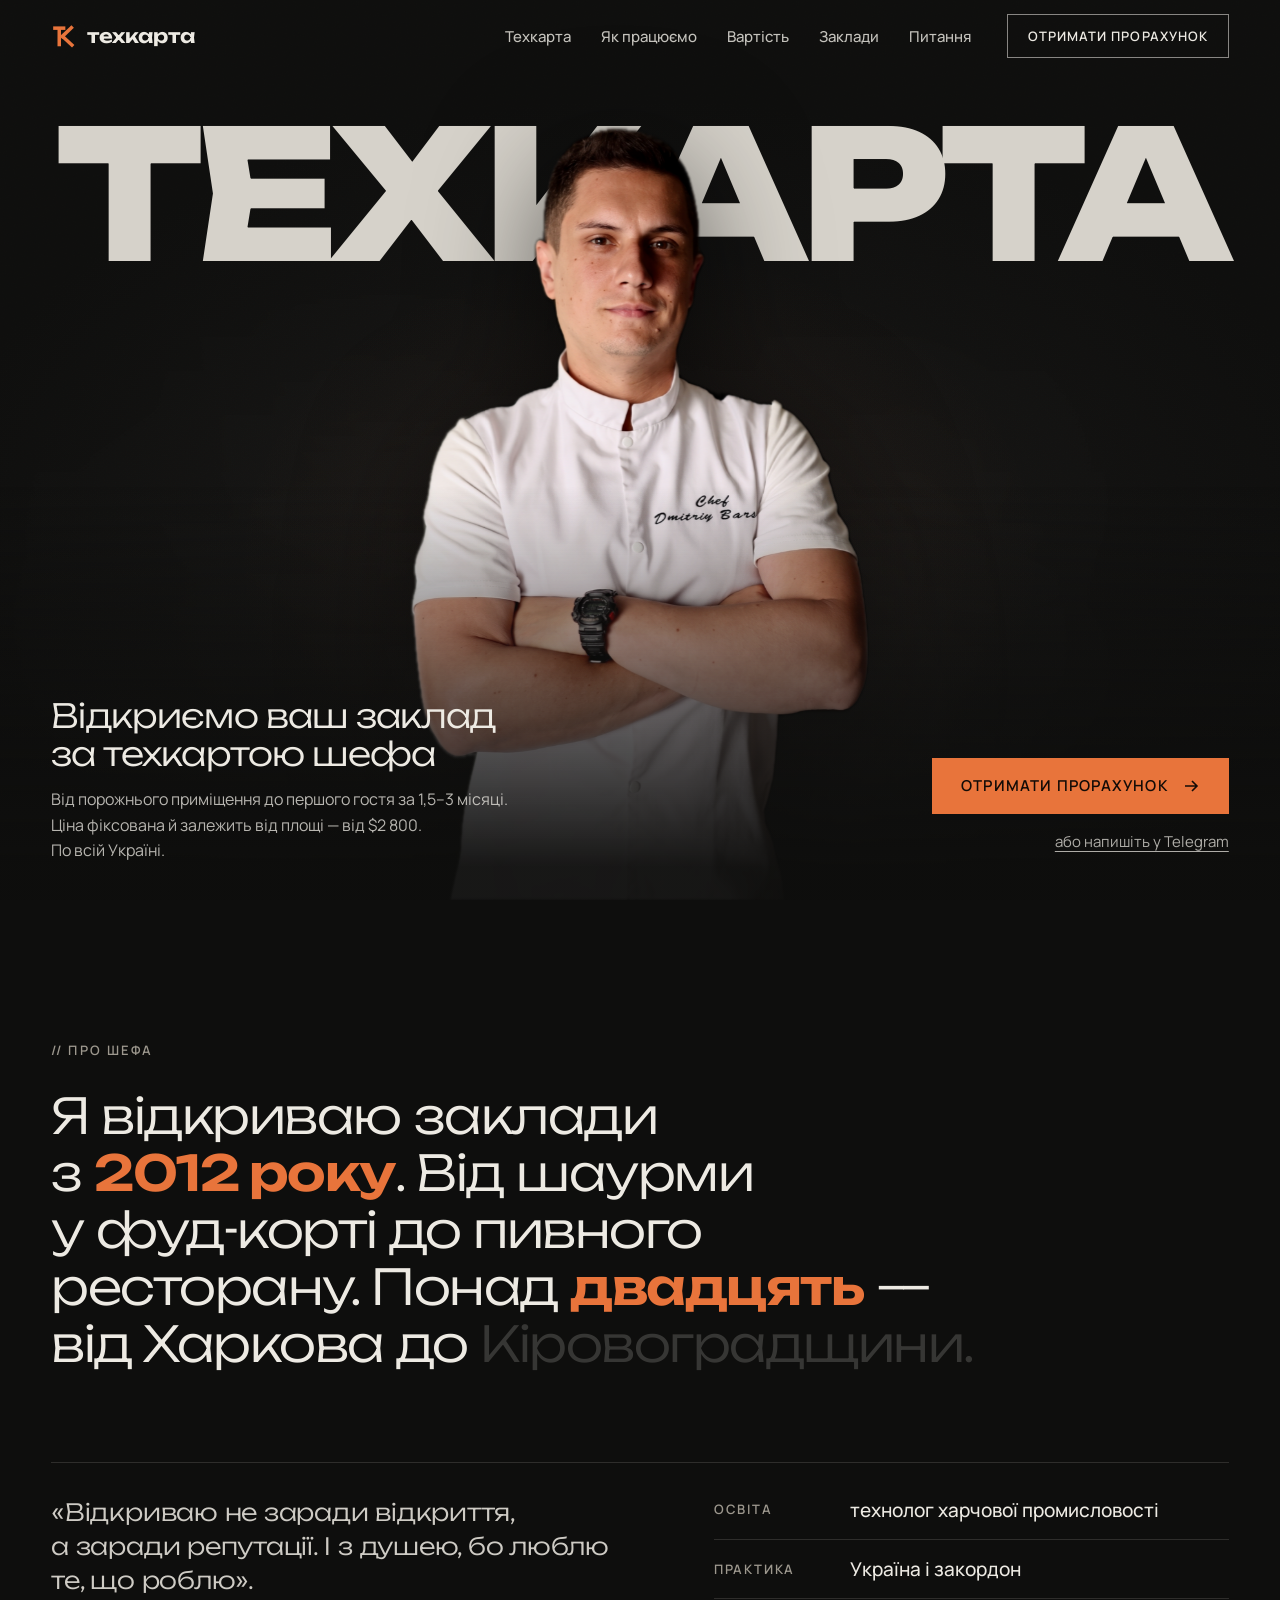
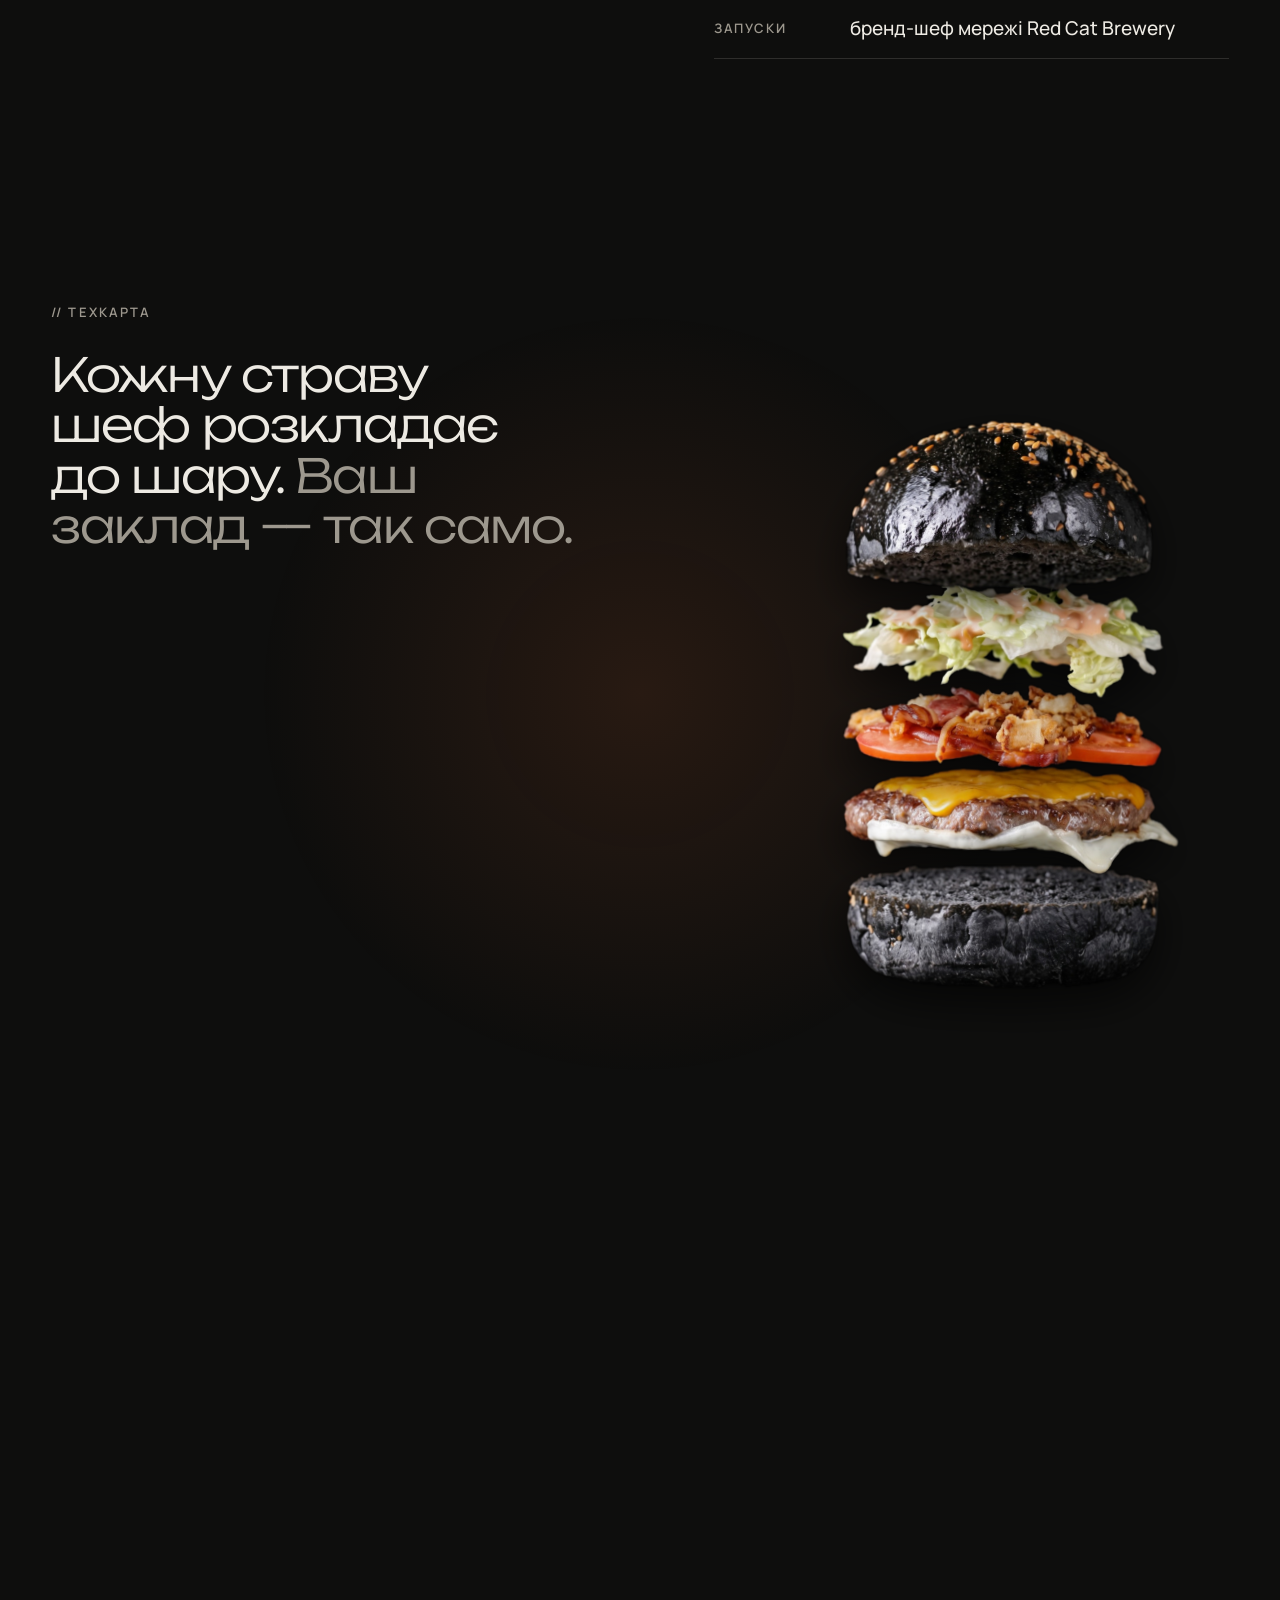
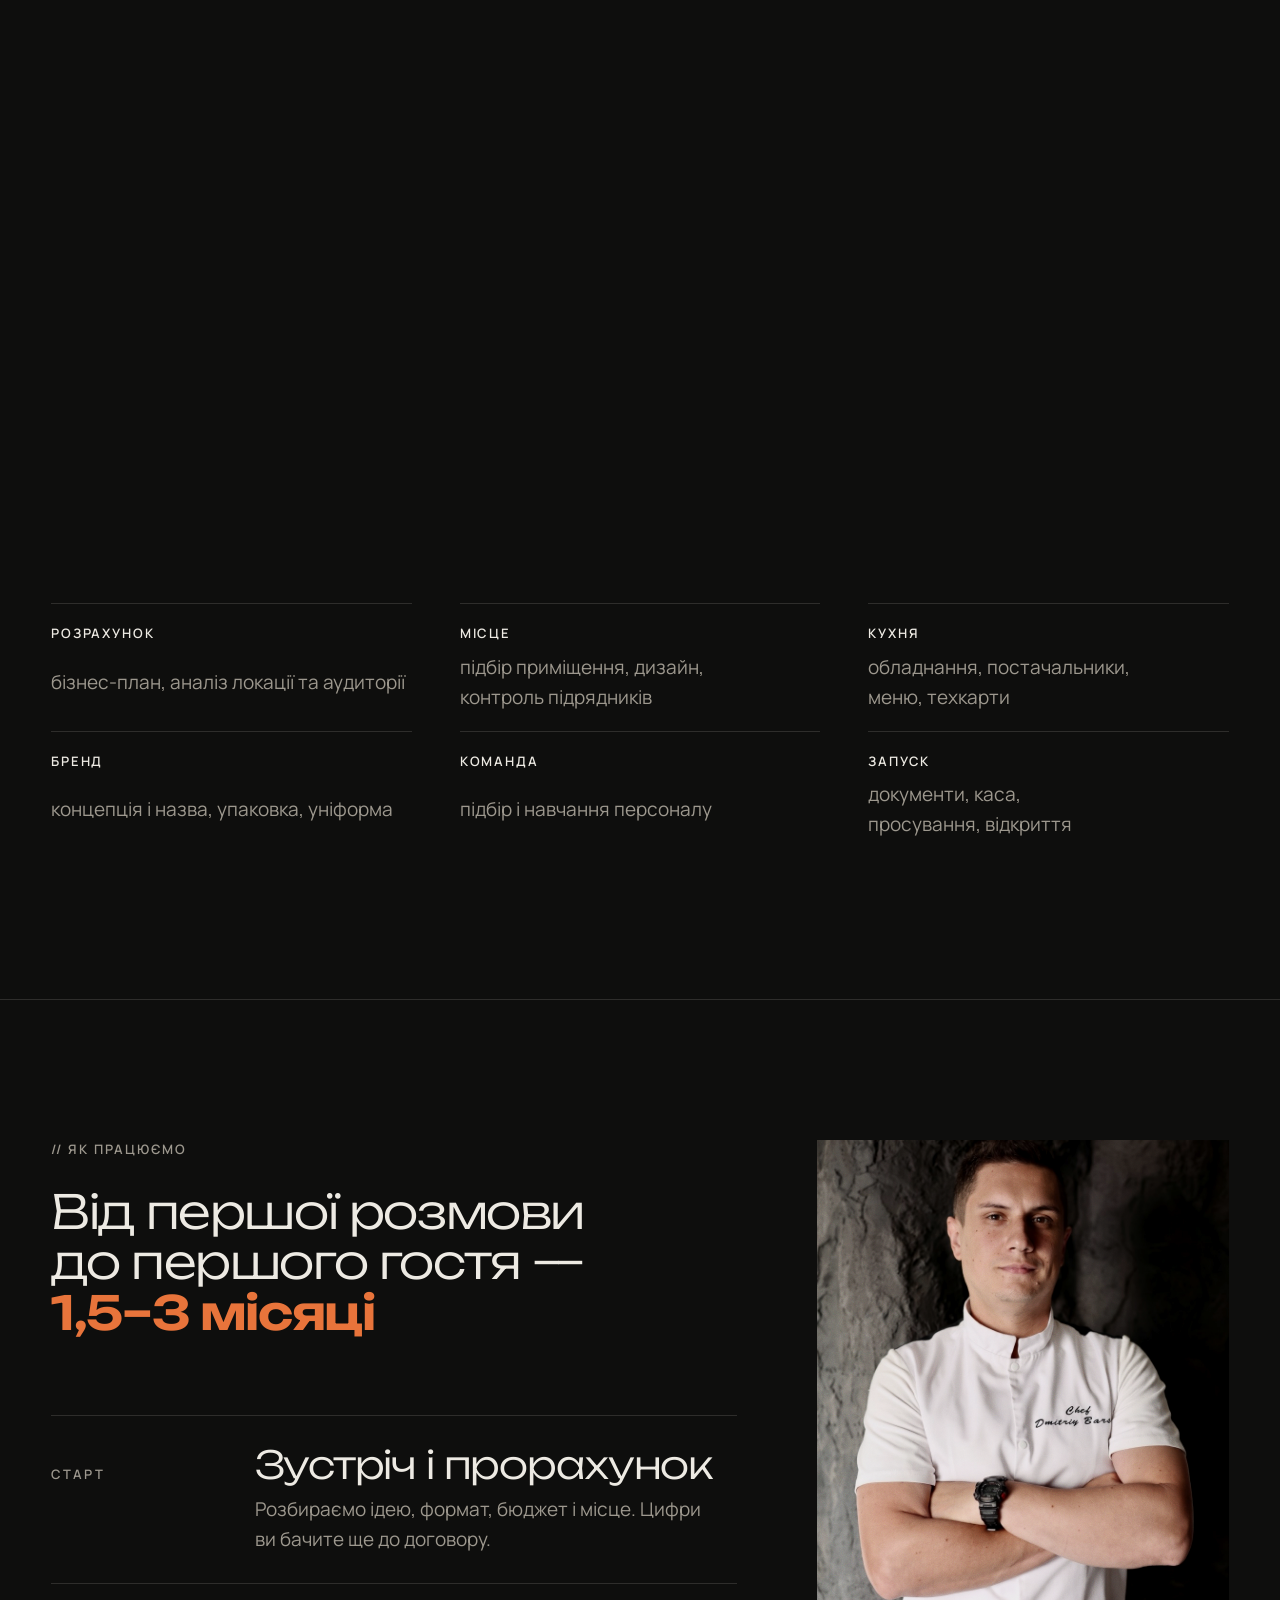
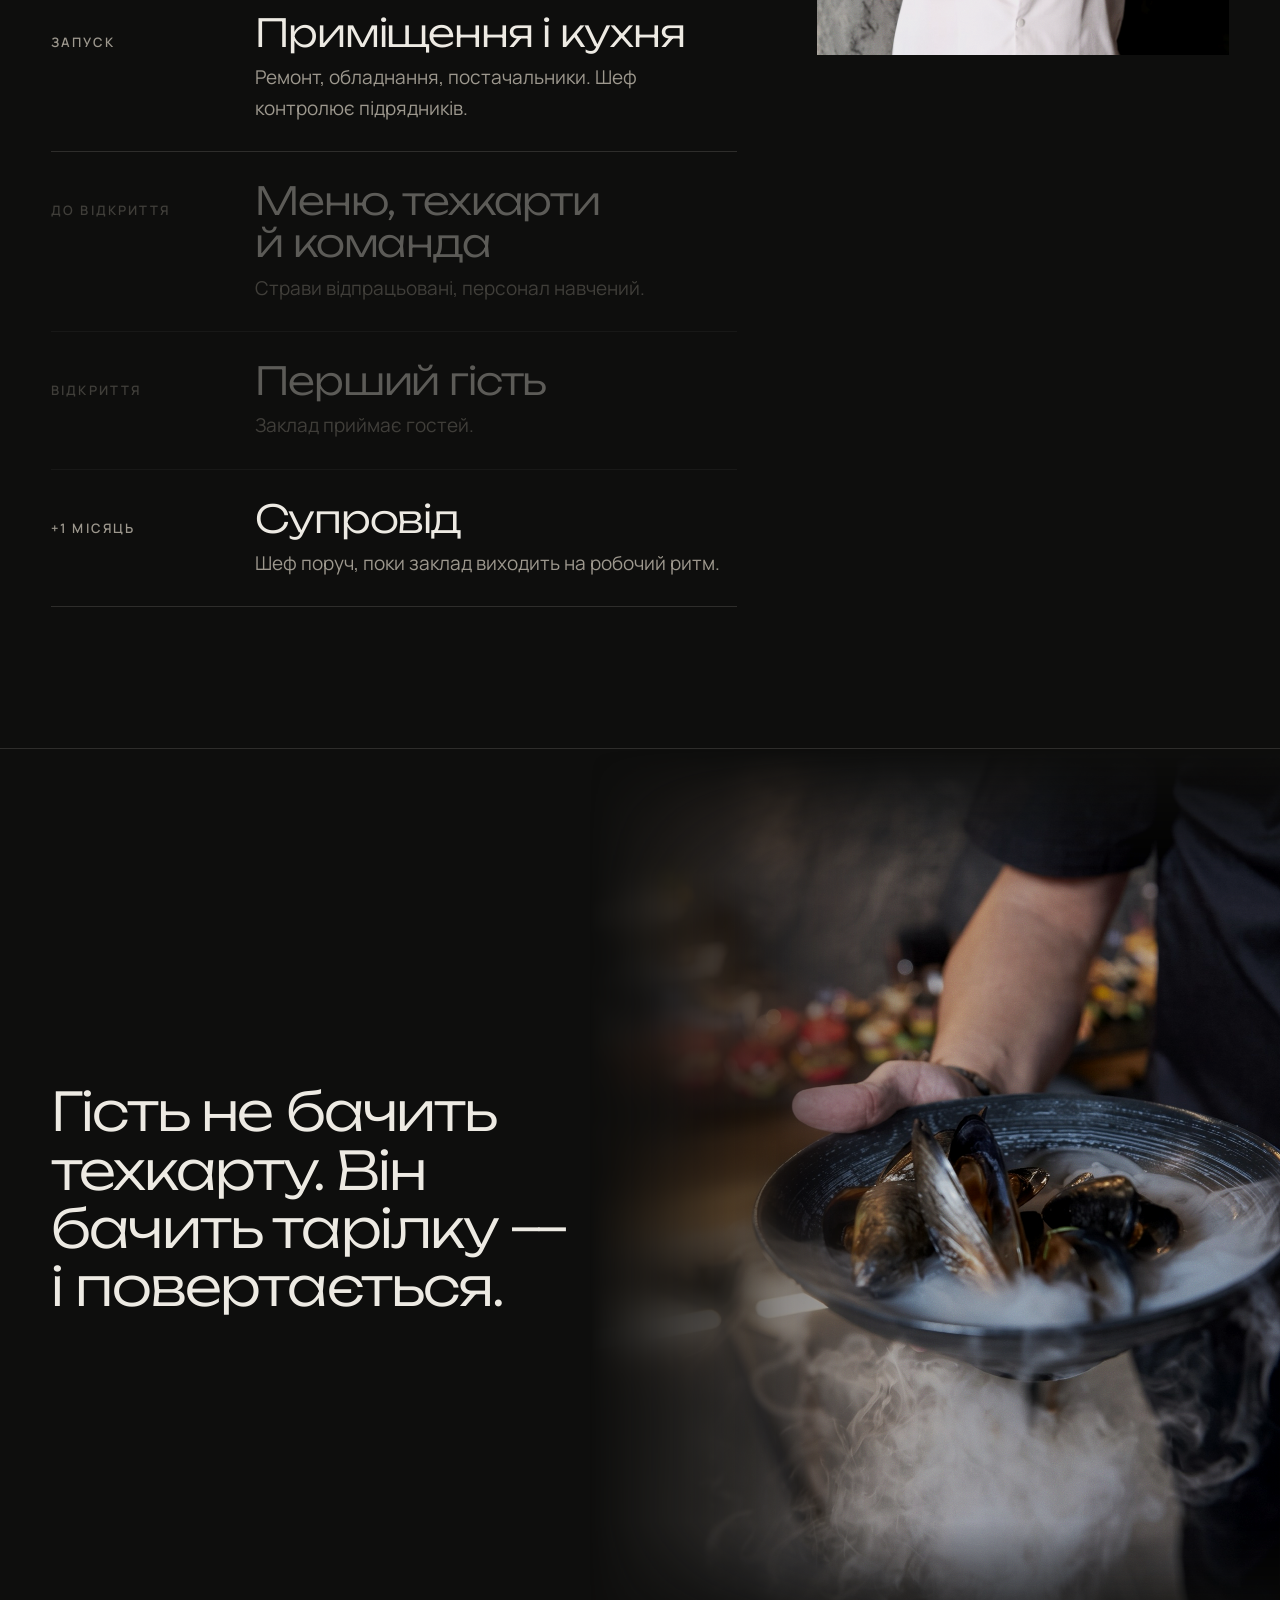
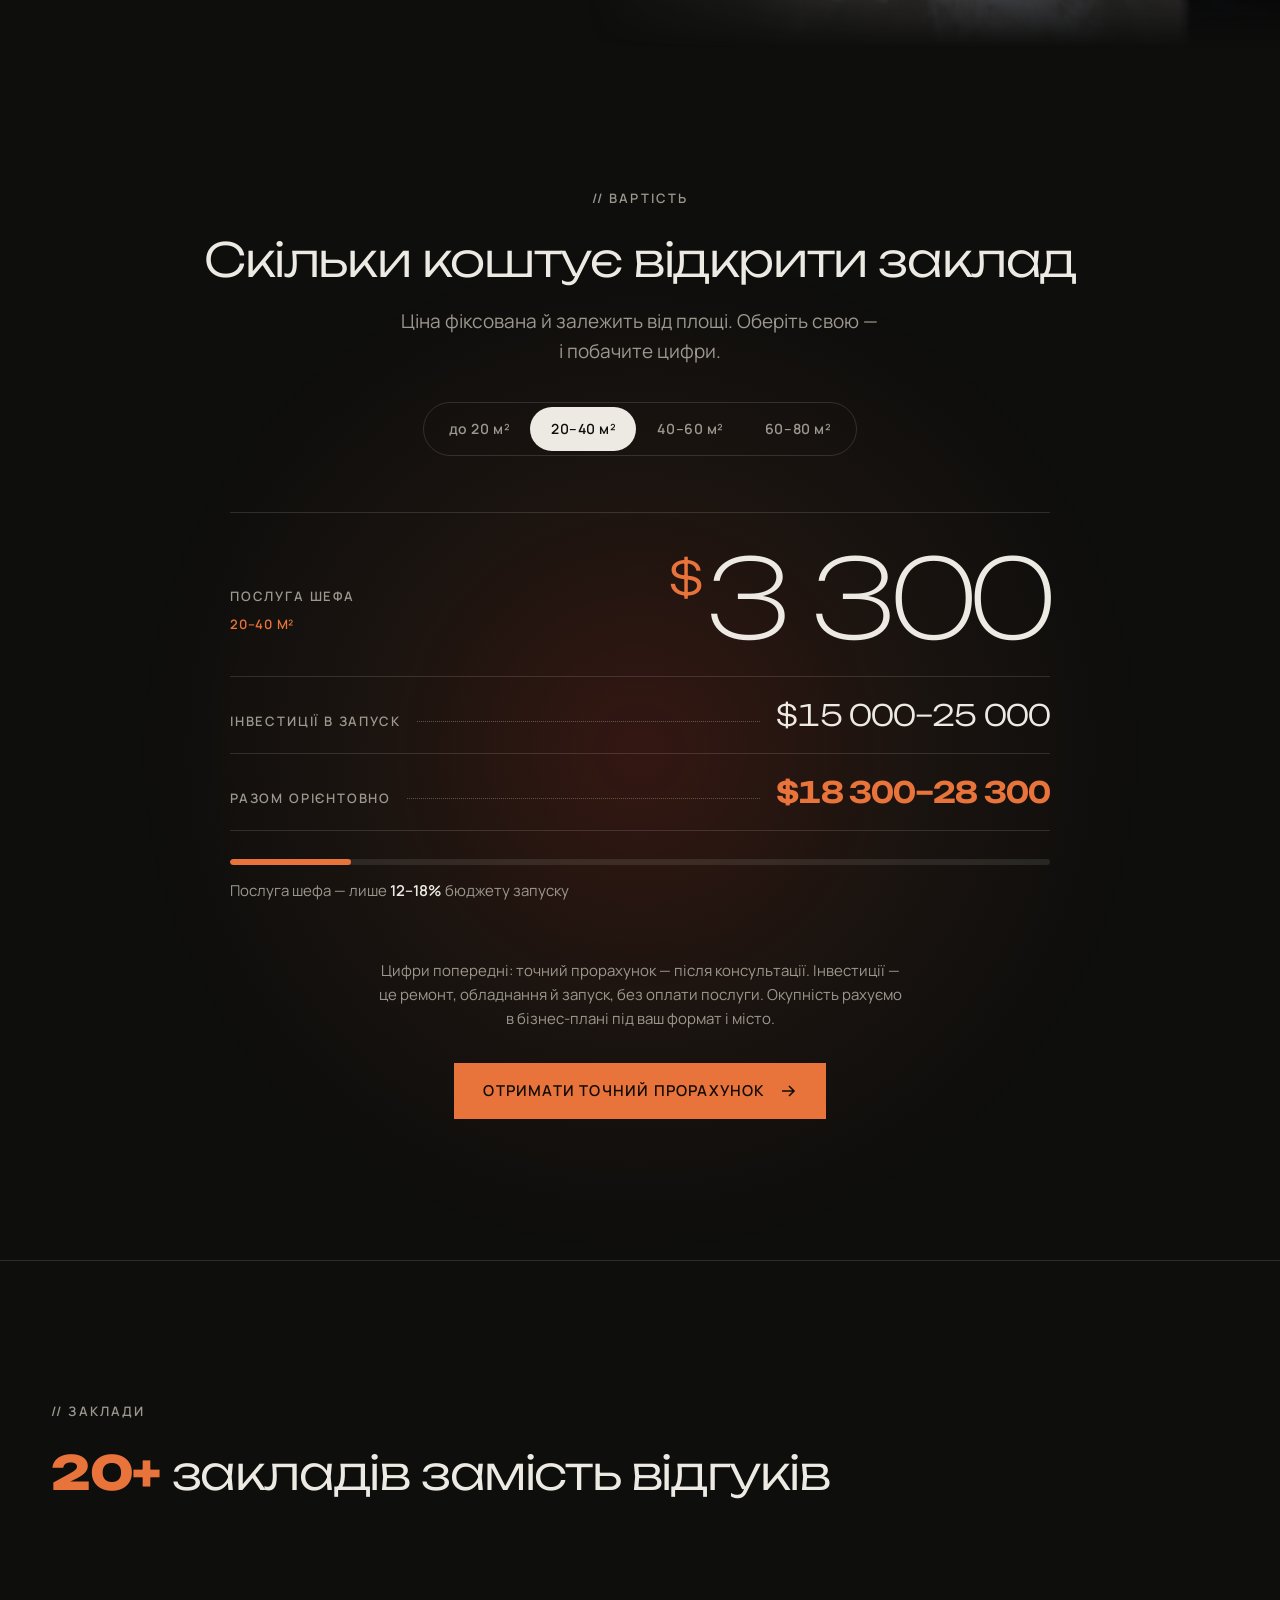
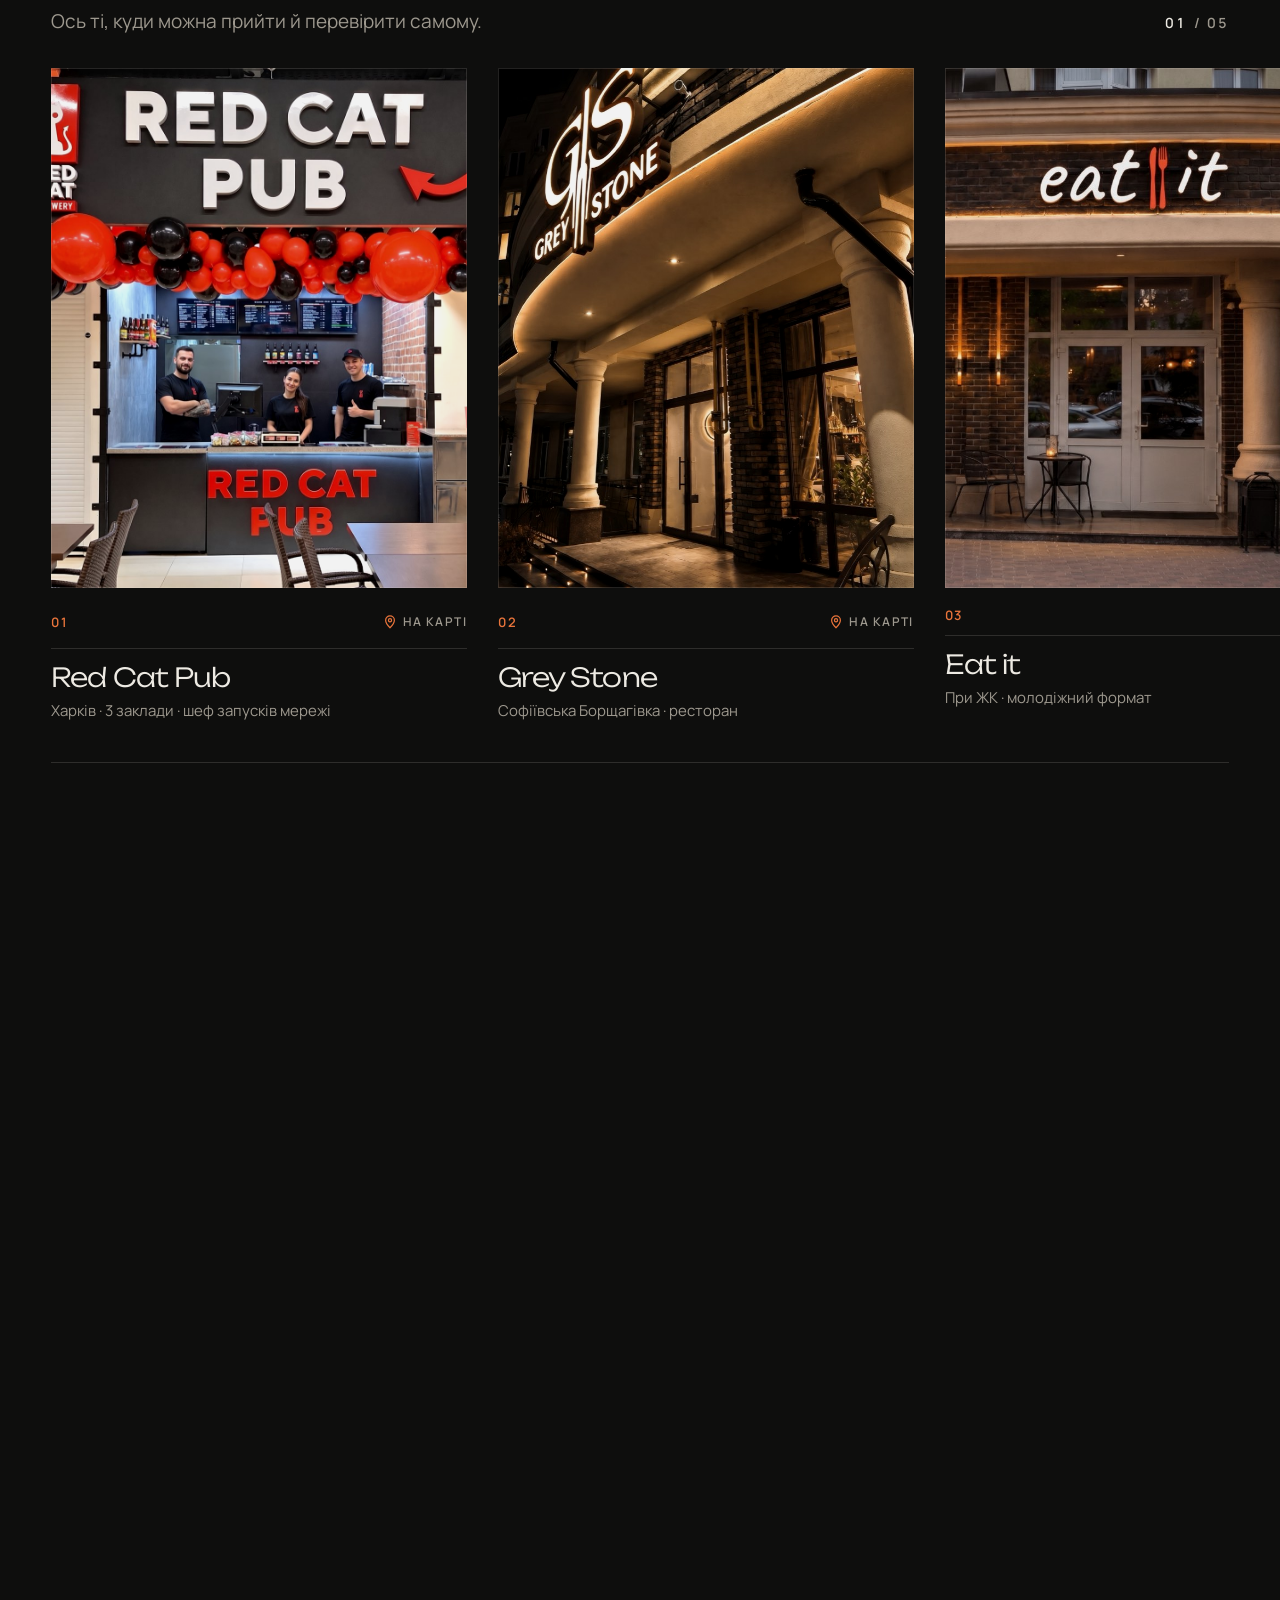
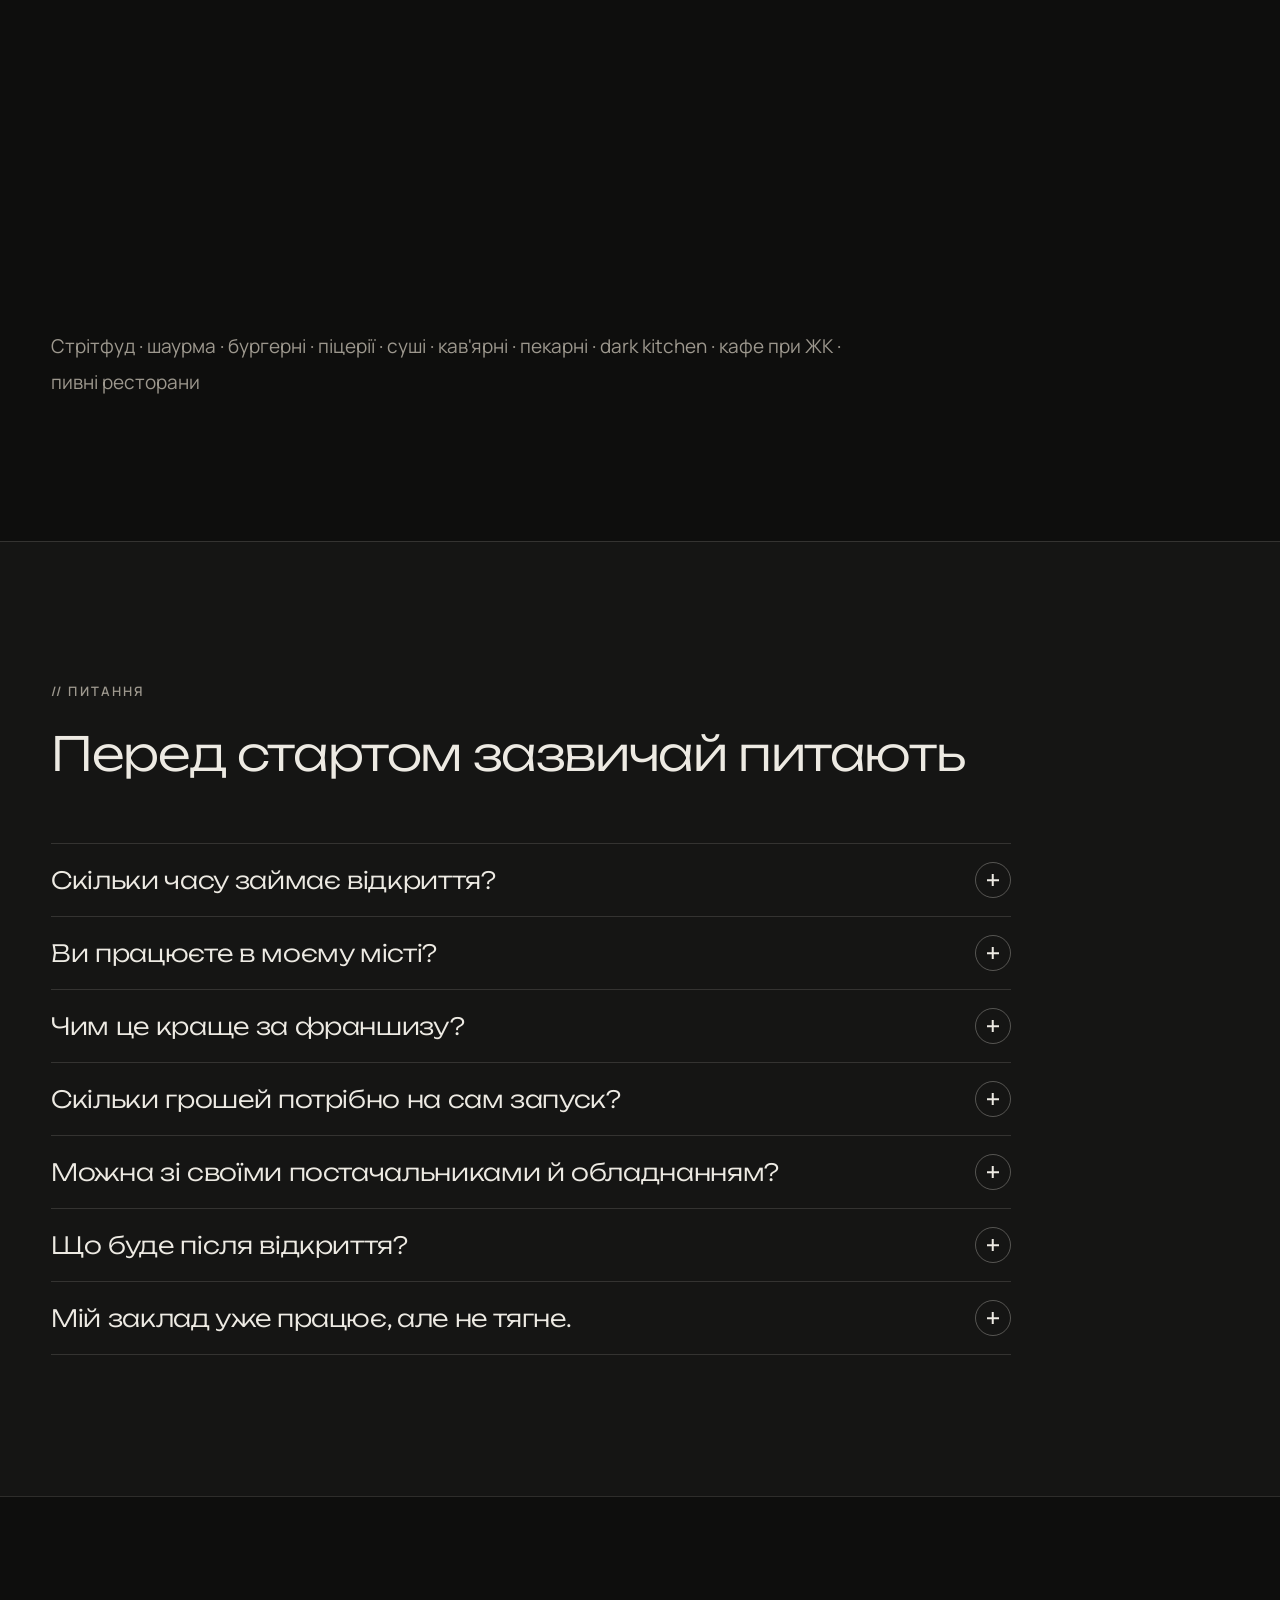
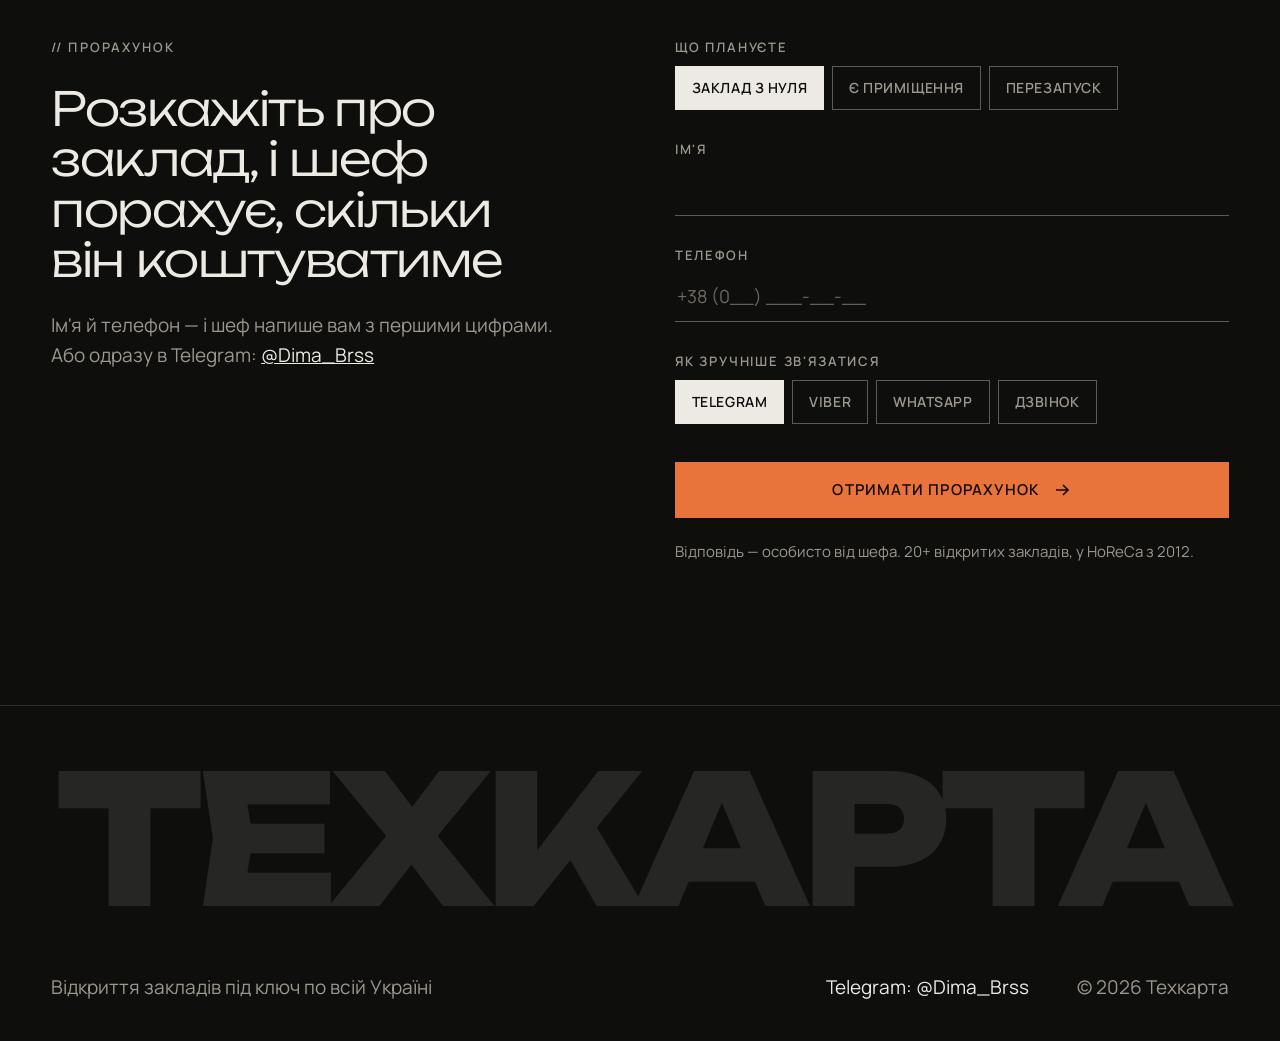
==== commit 7d2b1b30: "Факти шефа: підписи по центру рядка; ТЕХКАРТА кольору кітеля; ледь помітні хвилі на фоні hero від ру" ====
--- a/public/index.html
+++ b/public/index.html
@@ -23,7 +23,7 @@
 <link rel="preconnect" href="https://fonts.googleapis.com">
 <link rel="preconnect" href="https://fonts.gstatic.com" crossorigin>
 <link href="https://fonts.googleapis.com/css2?family=Unbounded:wght@200;300;600;800&family=Manrope:wght@400;500;600;700&family=IBM+Plex+Mono:wght@600&display=swap" rel="stylesheet">
-<link rel="stylesheet" href="css/style.css?v=hero9">
+<link rel="stylesheet" href="css/style.css?v=hero10">
 </head>
 <body>
 <div class="preloader" aria-hidden="true">
@@ -51,7 +51,7 @@
 
   <!-- ===== HERO ===== -->
   <section class="hero" aria-labelledby="hero-title">
-    <div class="hero__light" aria-hidden="true"></div>
+    <div class="hero__light" aria-hidden="true"></div><canvas class="hero__ripple" aria-hidden="true"></canvas>
     <div class="hero__layer hero__layer--word" aria-hidden="true"><p class="hero__word"><span class="hero__thin">тех</span><span class="hero__bold">карта</span></p></div>
     <div class="hero__layer hero__layer--chef"><img class="hero__chef" src="img/chef-cut.png" alt="Дмитро, бренд-шеф, у білому кітелі" width="714" height="1200" fetchpriority="high"></div>
     <canvas class="hero__smoke" aria-hidden="true"></canvas>
@@ -327,6 +327,6 @@
   </a>
 </div>
 
-<script src="js/main.js?v=hero9" defer></script>
+<script src="js/main.js?v=hero10" defer></script>
 </body>
 </html>
--- a/public/css/style.css
+++ b/public/css/style.css
@@ -108,6 +108,8 @@
 .hero__word{position:absolute;left:var(--gutter);right:var(--gutter);top:calc(var(--header-h) + var(--vh,1vh) * 5);text-align:center;white-space:nowrap;
   font:800 clamp(64px,14.2vw,260px)/.86 var(--display);letter-spacing:-.05em;text-transform:uppercase;color:var(--text);transition:filter .4s}
 .hero__thin{font-weight:800}
+.hero__word{color:#D6D2CA}
+.hero__ripple{position:absolute;inset:0;z-index:0;width:100%;height:100%;pointer-events:none}
 .hero__bold{font-weight:800}
 .hero__word span{display:inline-block;opacity:0}
 .hero__chef{position:absolute;bottom:0;left:50%;height:min(calc(var(--vh,1svh) * 86),1050px);width:auto;max-width:none;transform:translateX(-50%);opacity:0;
@@ -160,9 +162,9 @@
 .intro__row{display:grid;gap:48px;margin-top:clamp(56px,7vw,104px);padding-top:32px;border-top:1px solid var(--line)}
 .intro__quote{font:300 clamp(19px,.6vw + 16px,24px)/1.45 var(--display);letter-spacing:-.01em;color:rgba(237,234,227,.86);max-width:30em}
 .facts{display:grid;gap:0}
-.facts div{display:grid;grid-template-columns:120px 1fr;gap:16px;padding:14px 0;border-bottom:1px solid var(--line)}
+.facts div{display:grid;grid-template-columns:120px 1fr;align-items:center;gap:16px;padding:14px 0;border-bottom:1px solid var(--line)}
 .facts div:first-child{padding-top:0}
-.facts dt{font:600 13px/1.6 var(--font);letter-spacing:.14em;text-transform:uppercase;color:var(--muted)}
+.facts dt{font:600 13px/1 var(--font);letter-spacing:.14em;text-transform:uppercase;color:var(--muted)}
 .facts dd{font-weight:500}
 @media (min-width:1024px){.intro__row{grid-template-columns:1.1fr 1fr;gap:96px}}
 
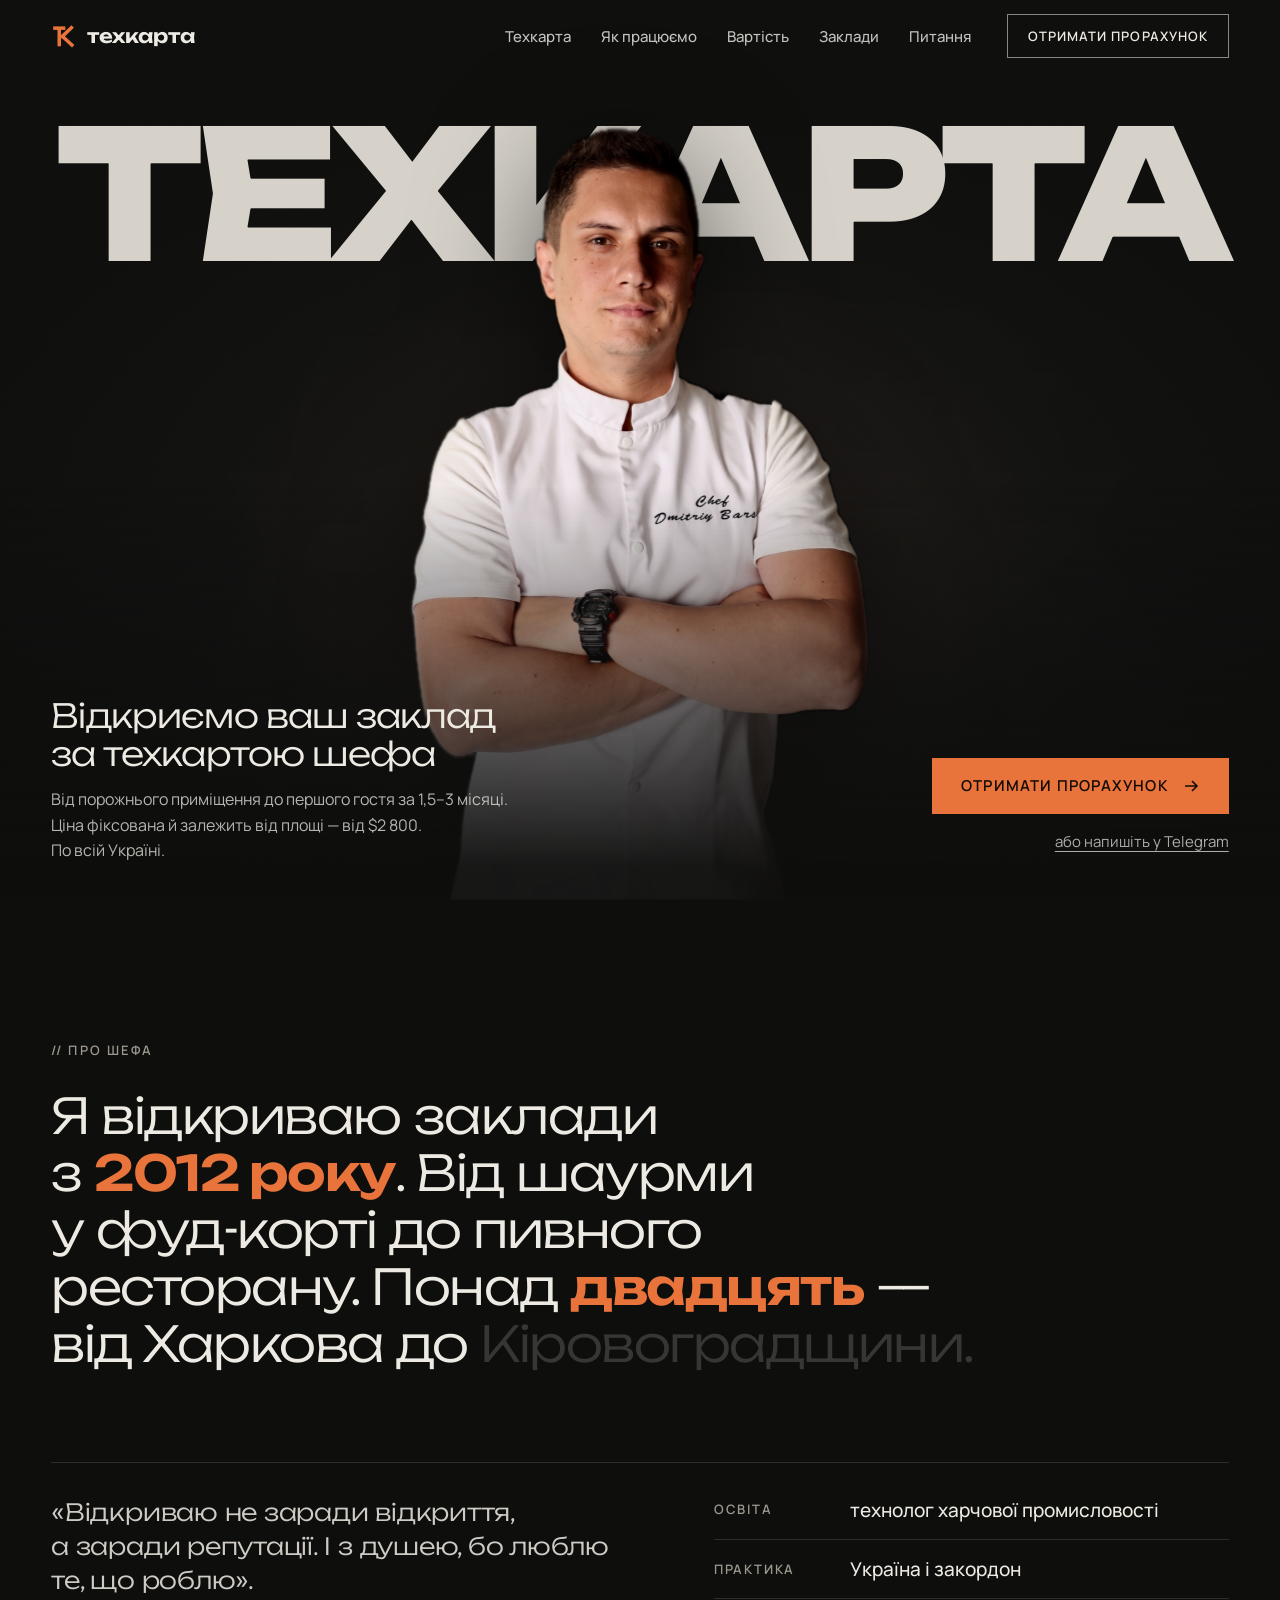
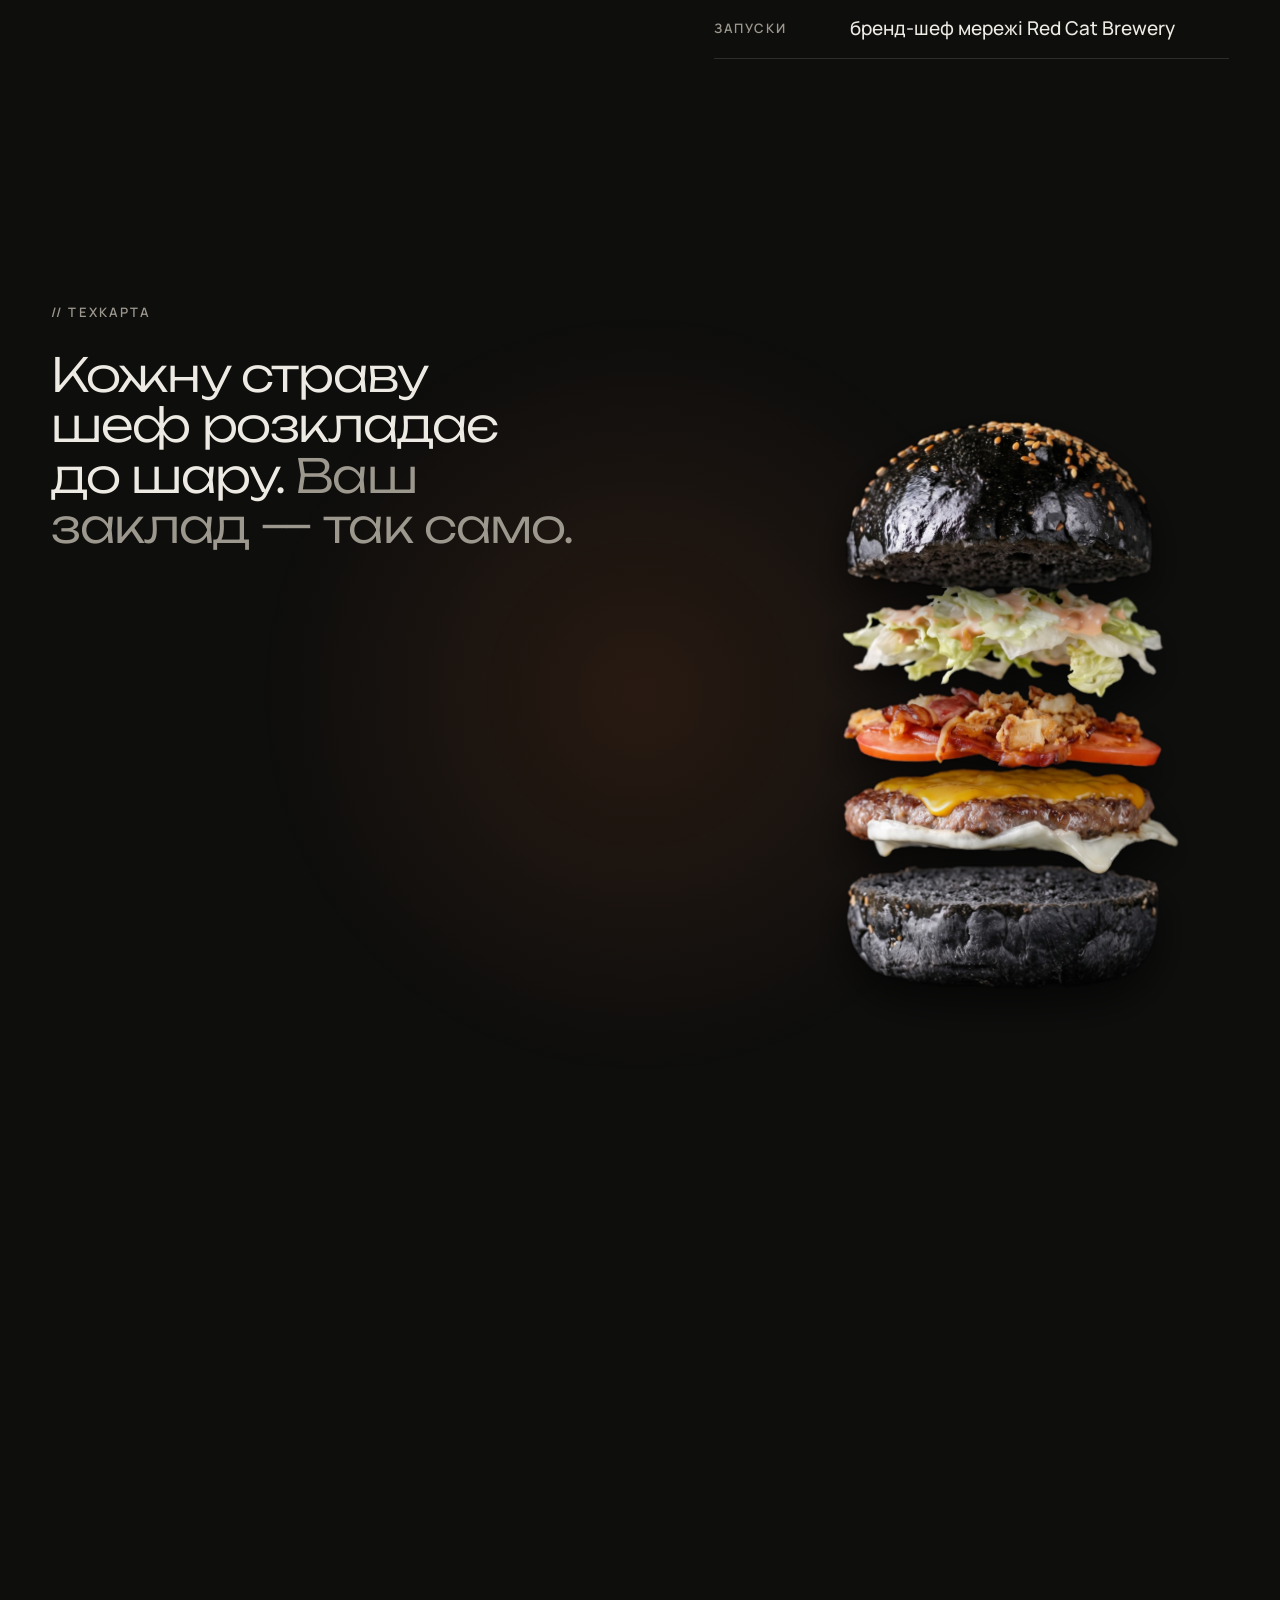
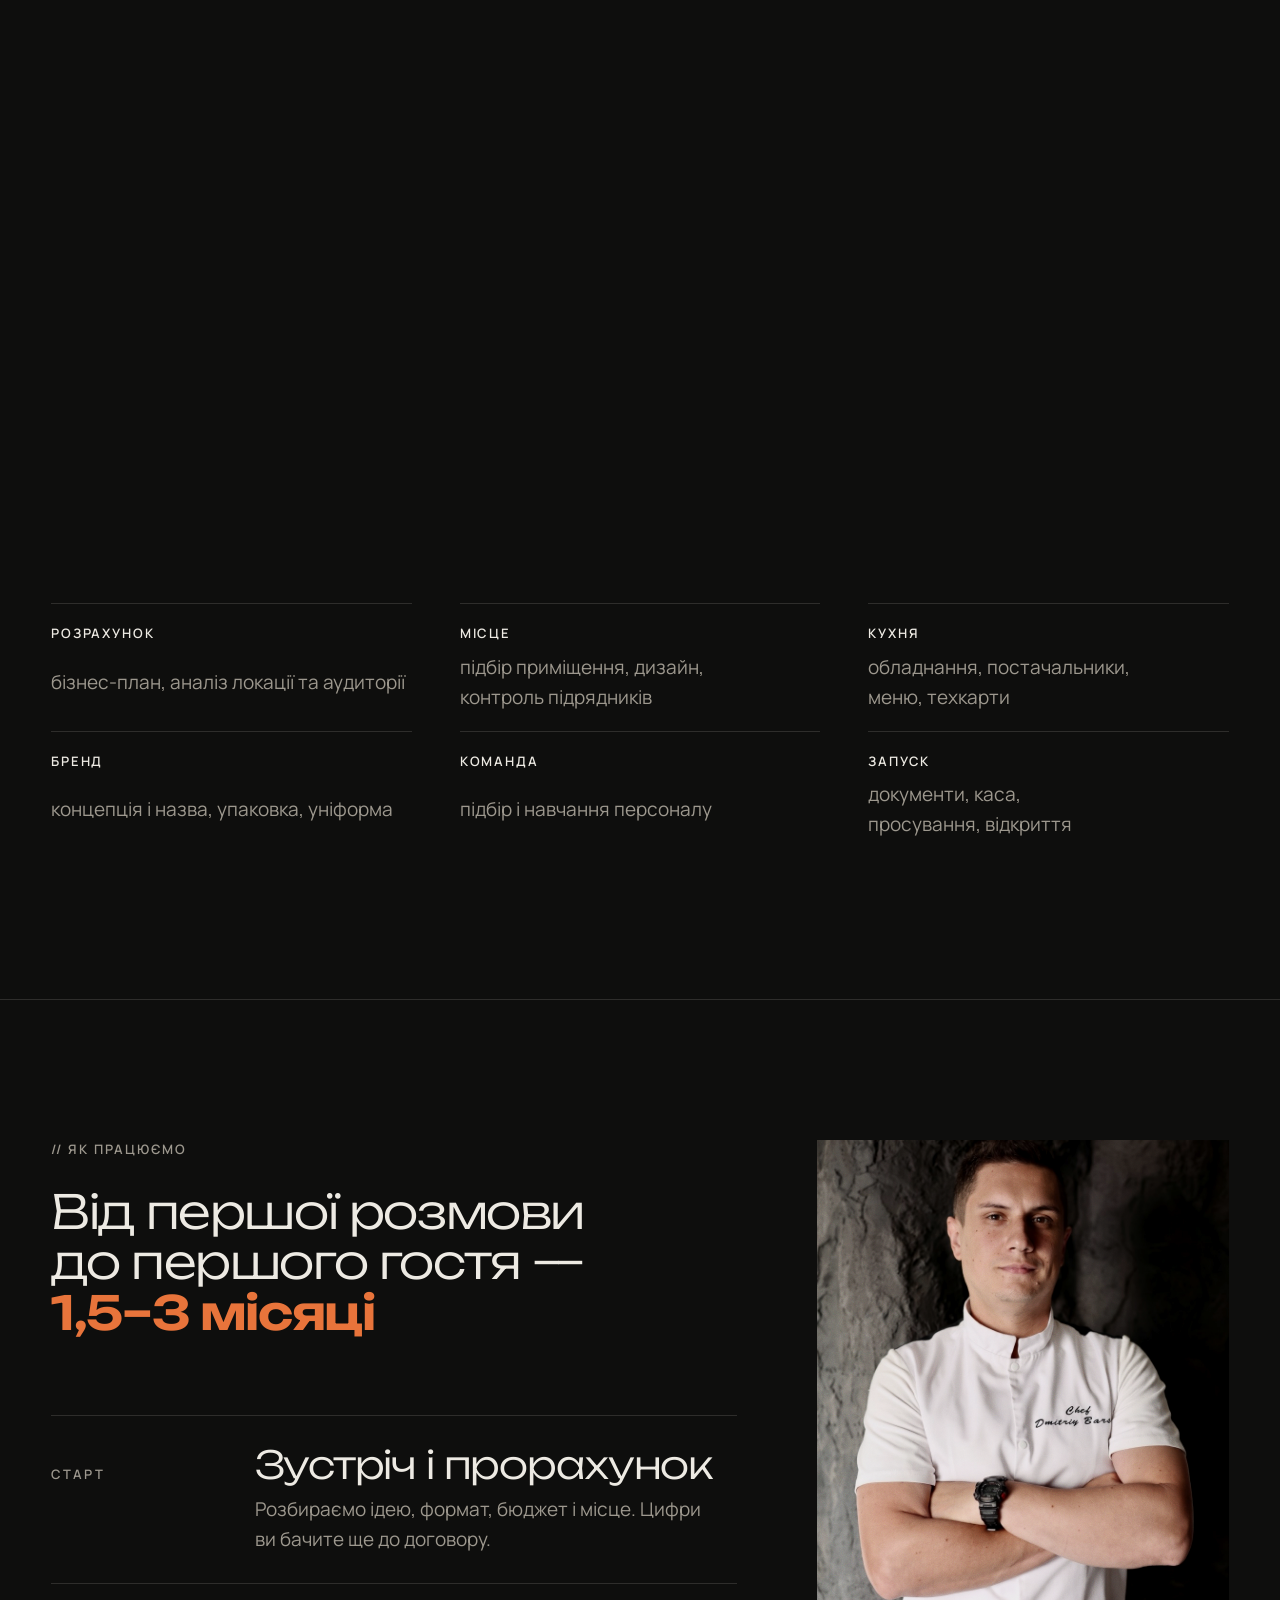
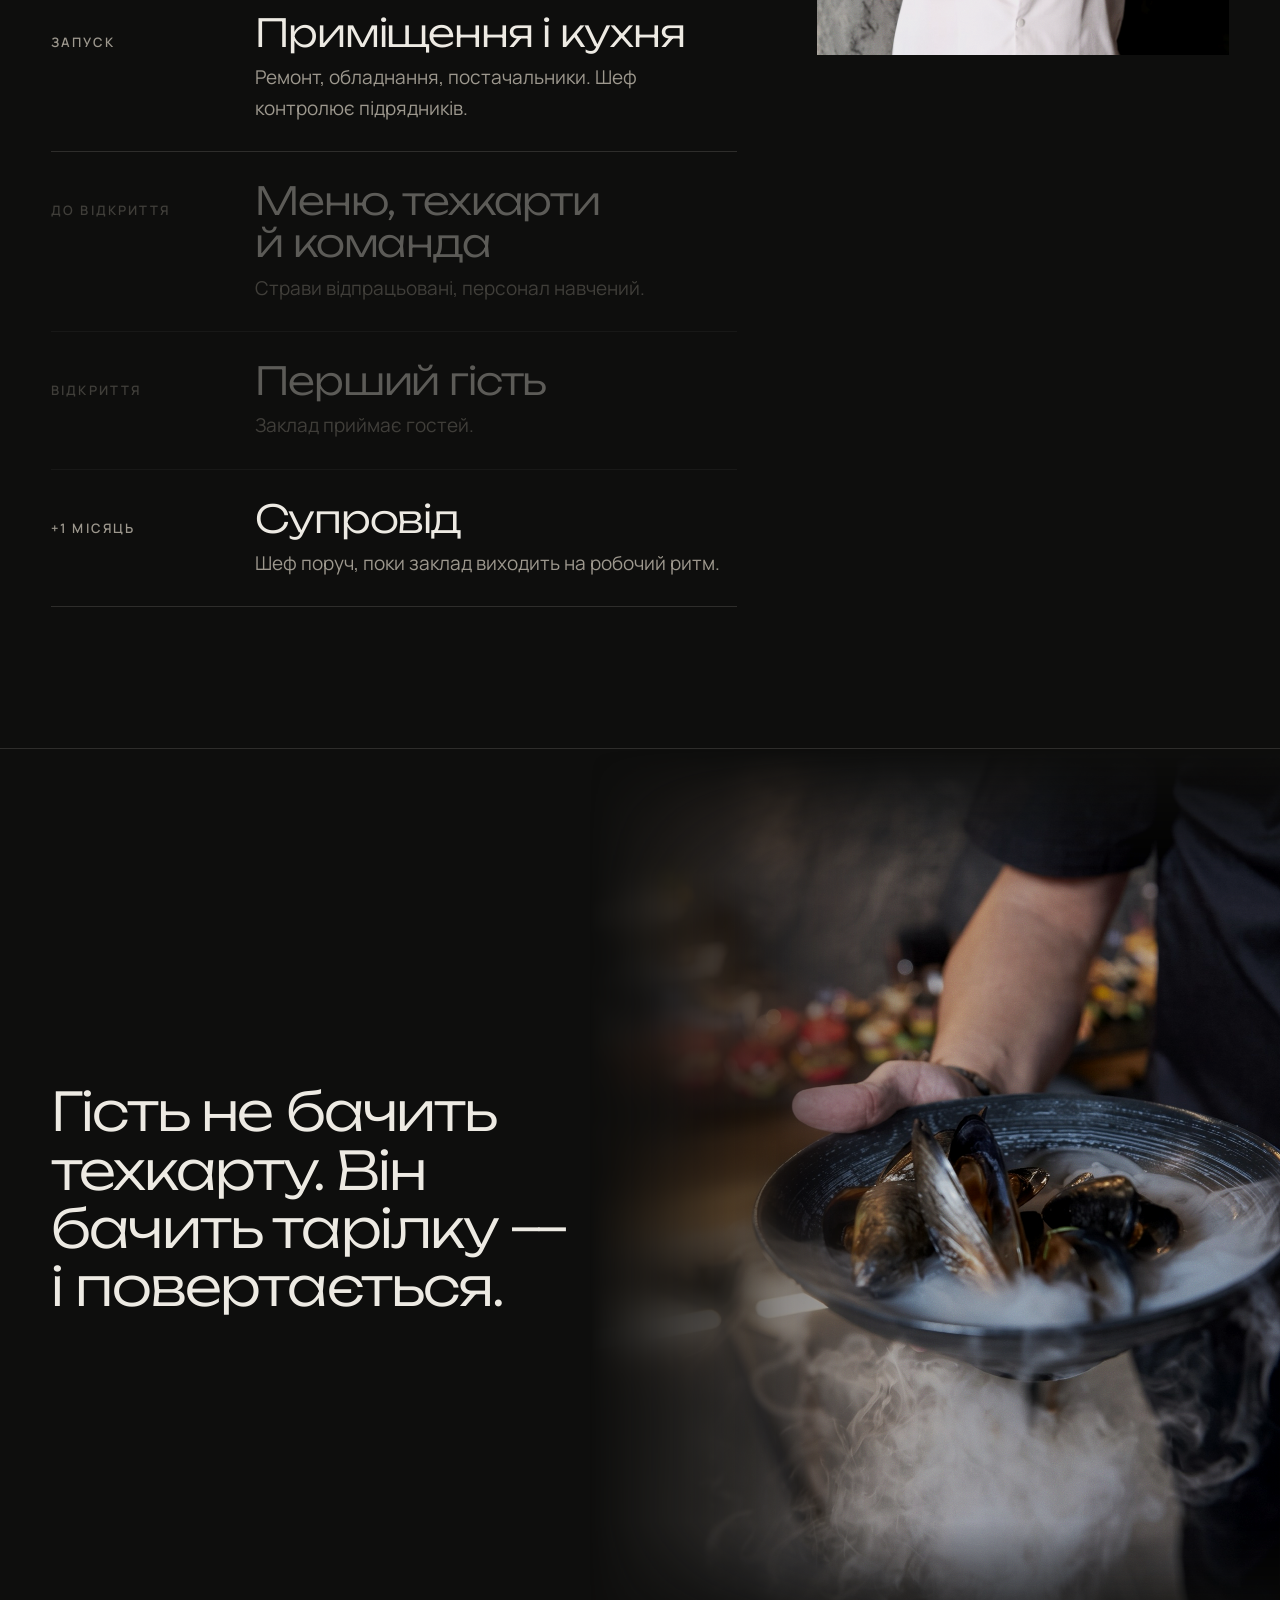
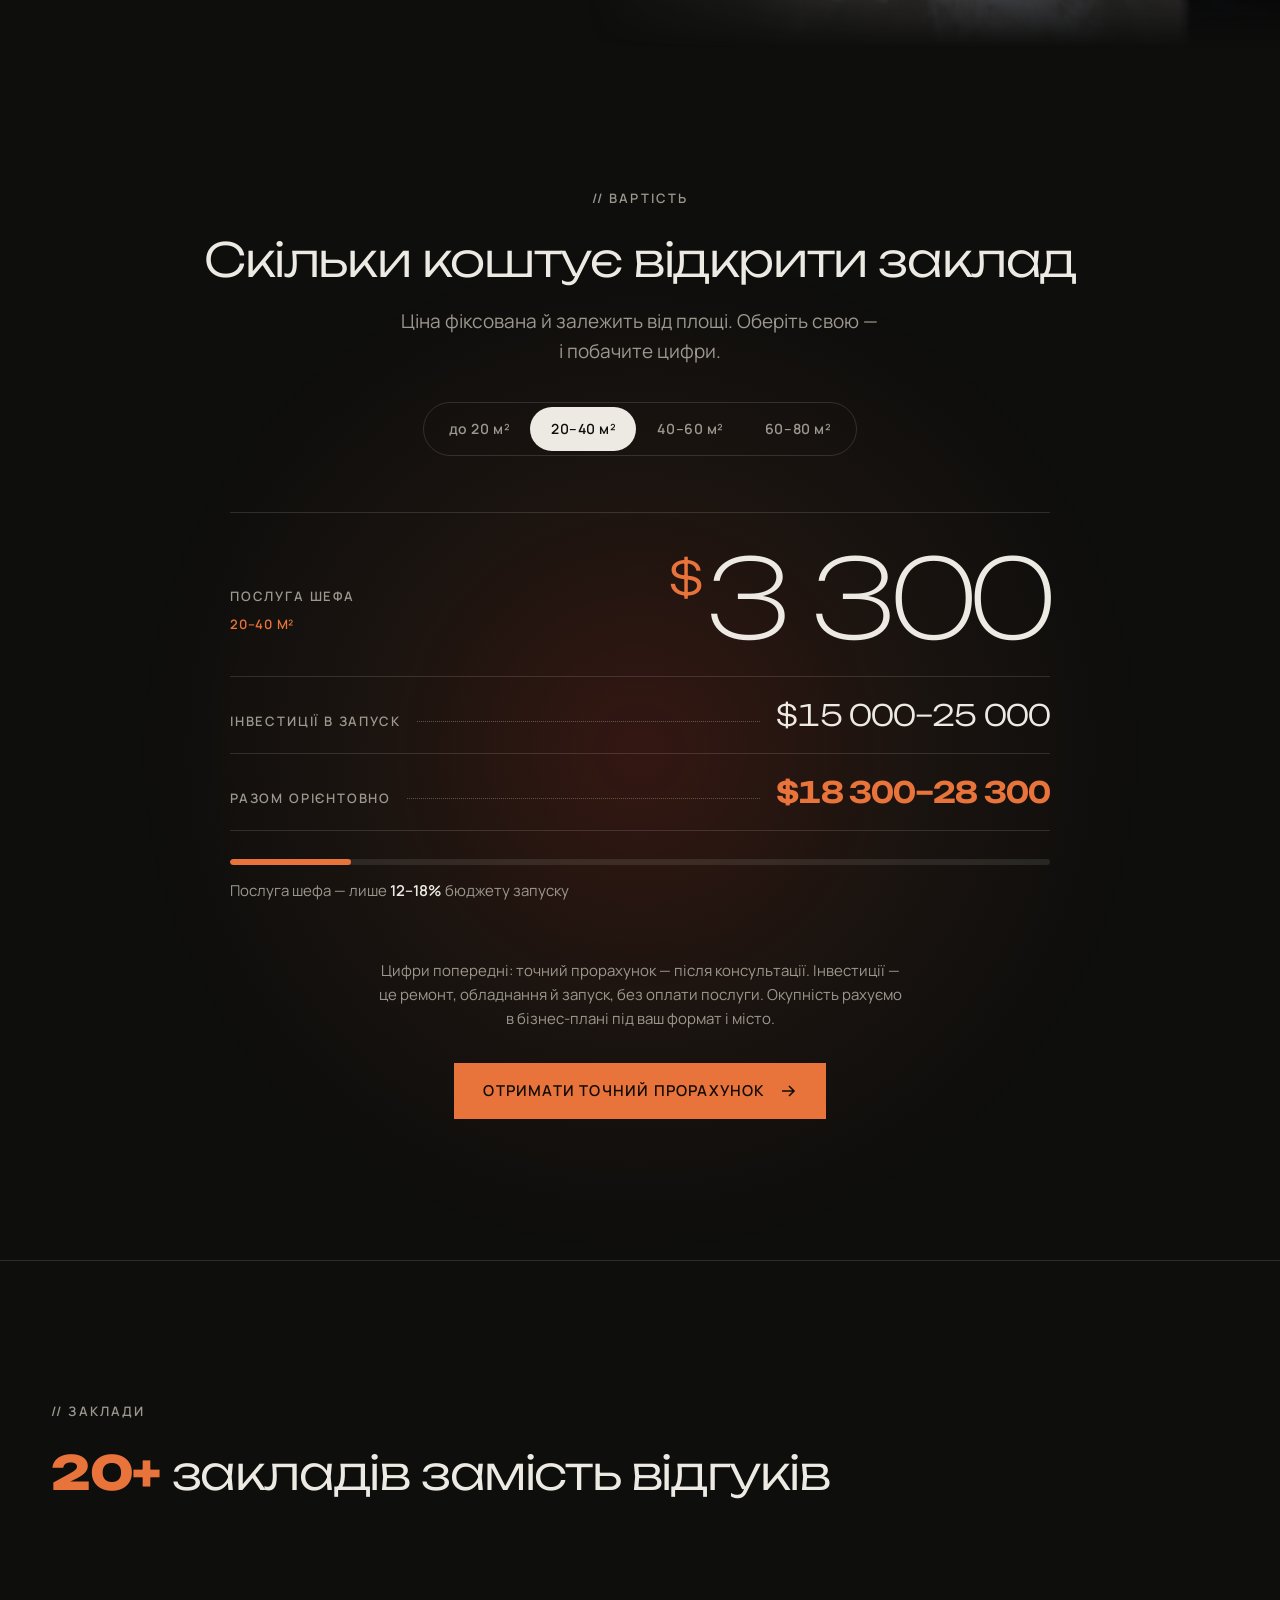
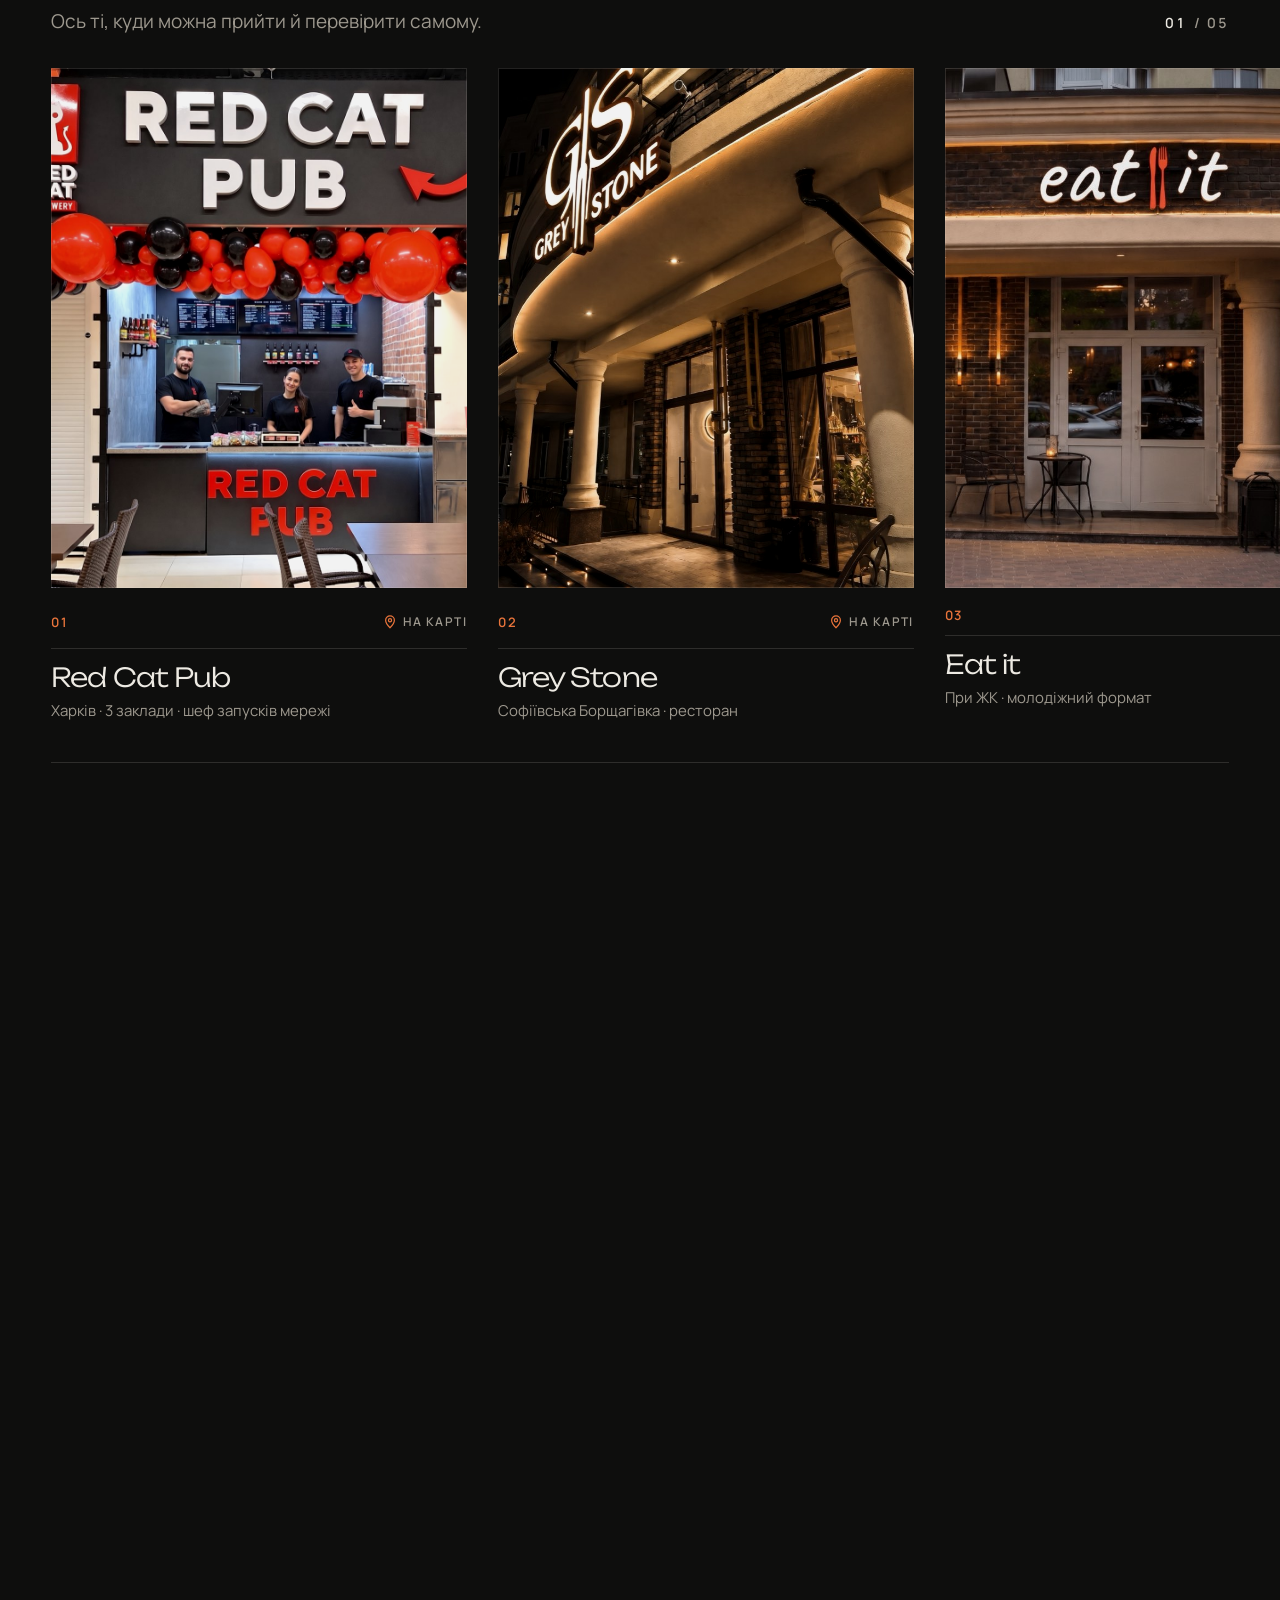
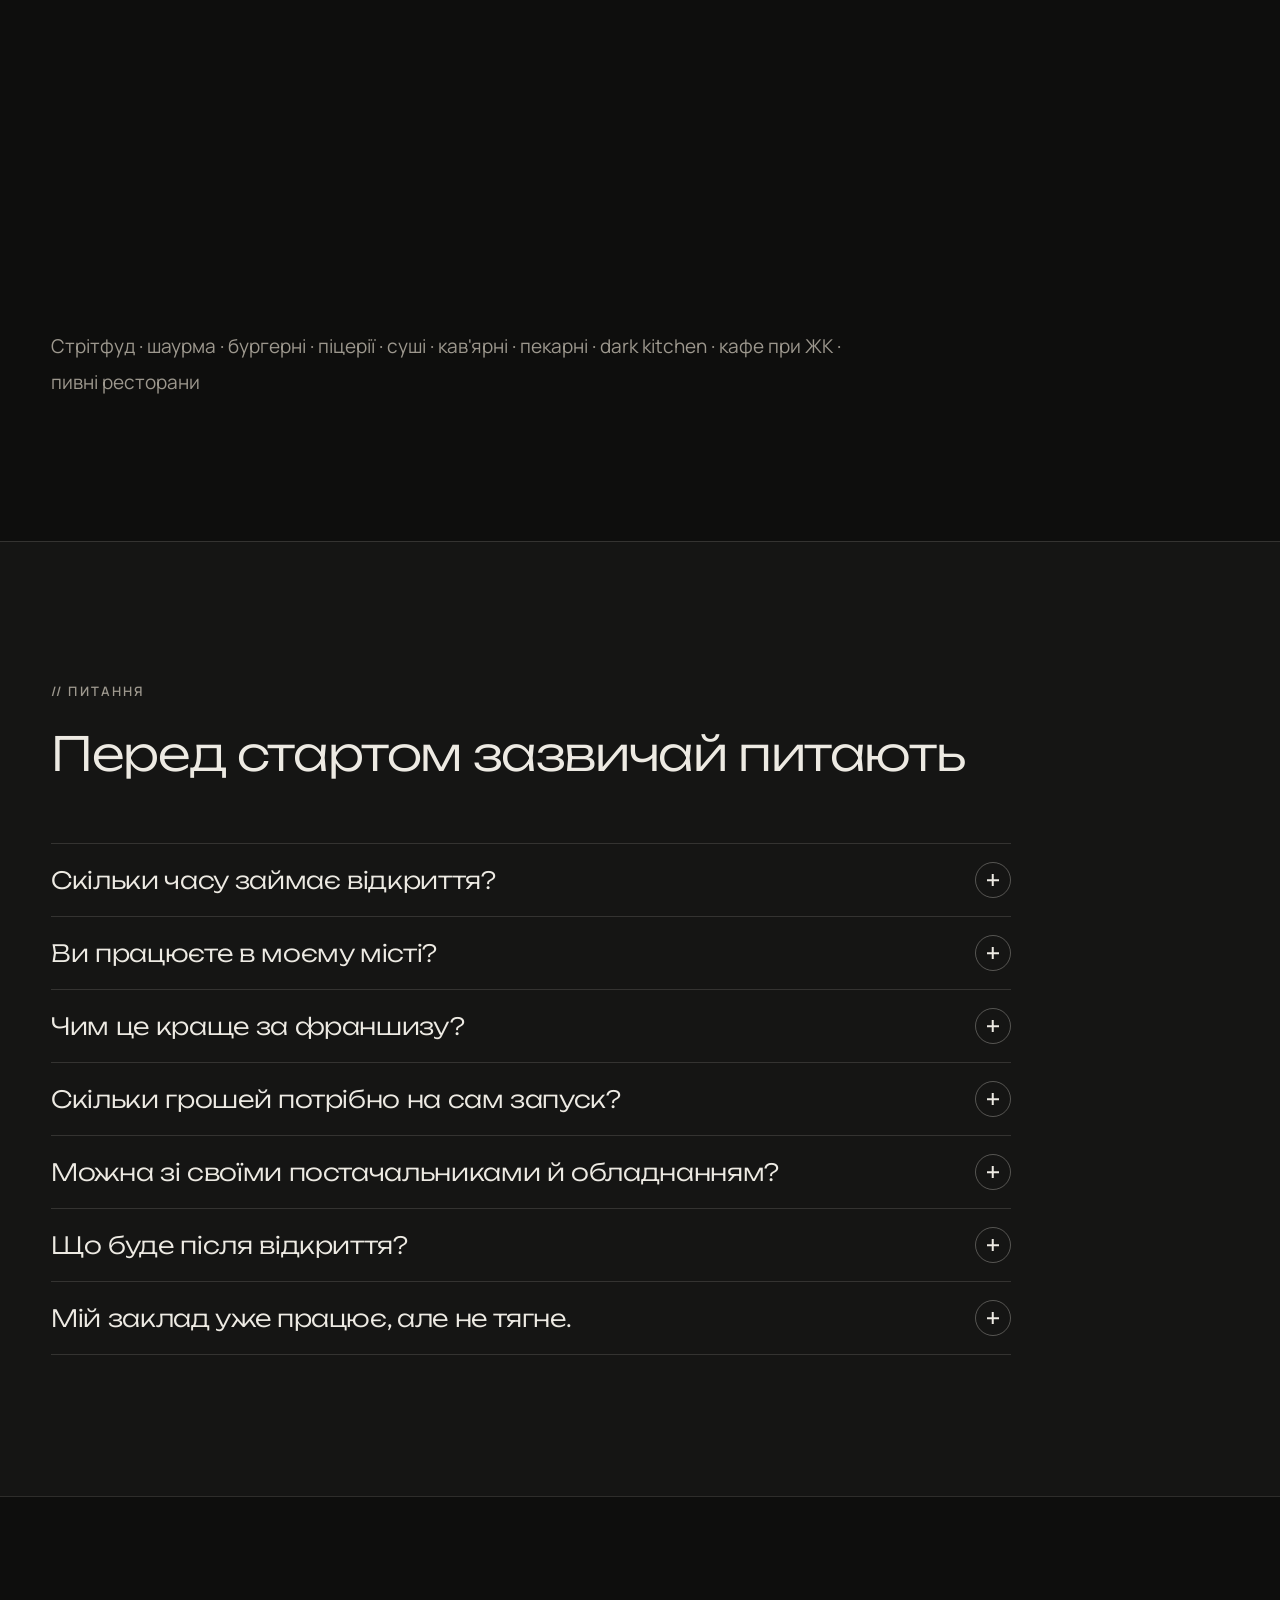
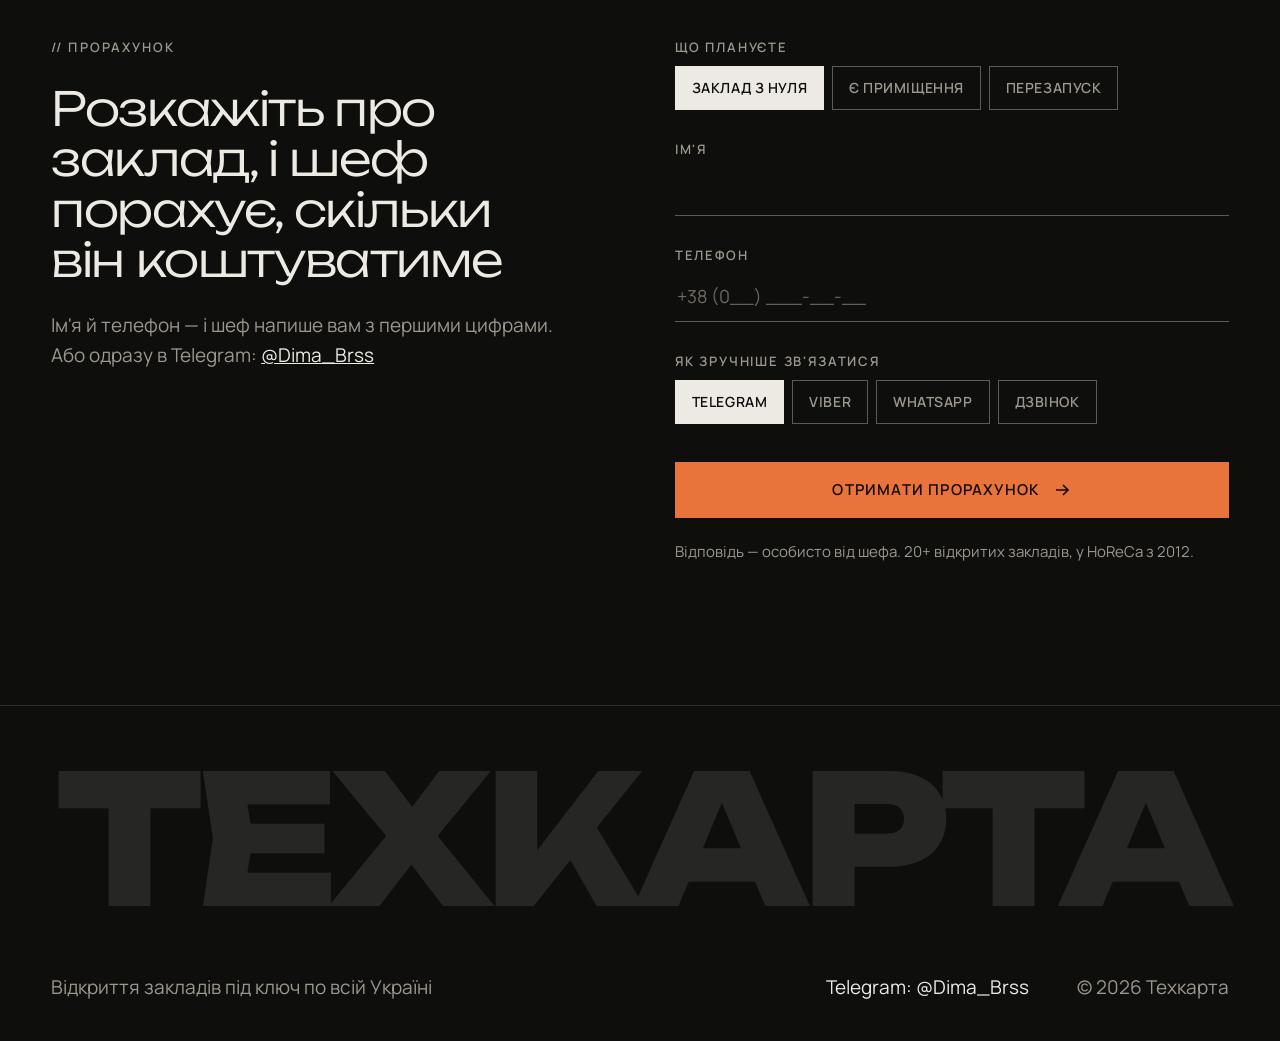
==== commit 2fb0abc8: "Hero: замість кілець — ледь помітний слід від мишки, що тане за ~0,4 с Co-Authored-By: Claude Opus 5" ====
--- a/public/index.html
+++ b/public/index.html
@@ -23,7 +23,7 @@
 <link rel="preconnect" href="https://fonts.googleapis.com">
 <link rel="preconnect" href="https://fonts.gstatic.com" crossorigin>
 <link href="https://fonts.googleapis.com/css2?family=Unbounded:wght@200;300;600;800&family=Manrope:wght@400;500;600;700&family=IBM+Plex+Mono:wght@600&display=swap" rel="stylesheet">
-<link rel="stylesheet" href="css/style.css?v=hero10">
+<link rel="stylesheet" href="css/style.css?v=hero11">
 </head>
 <body>
 <div class="preloader" aria-hidden="true">
@@ -327,6 +327,6 @@
   </a>
 </div>
 
-<script src="js/main.js?v=hero10" defer></script>
+<script src="js/main.js?v=hero11" defer></script>
 </body>
 </html>
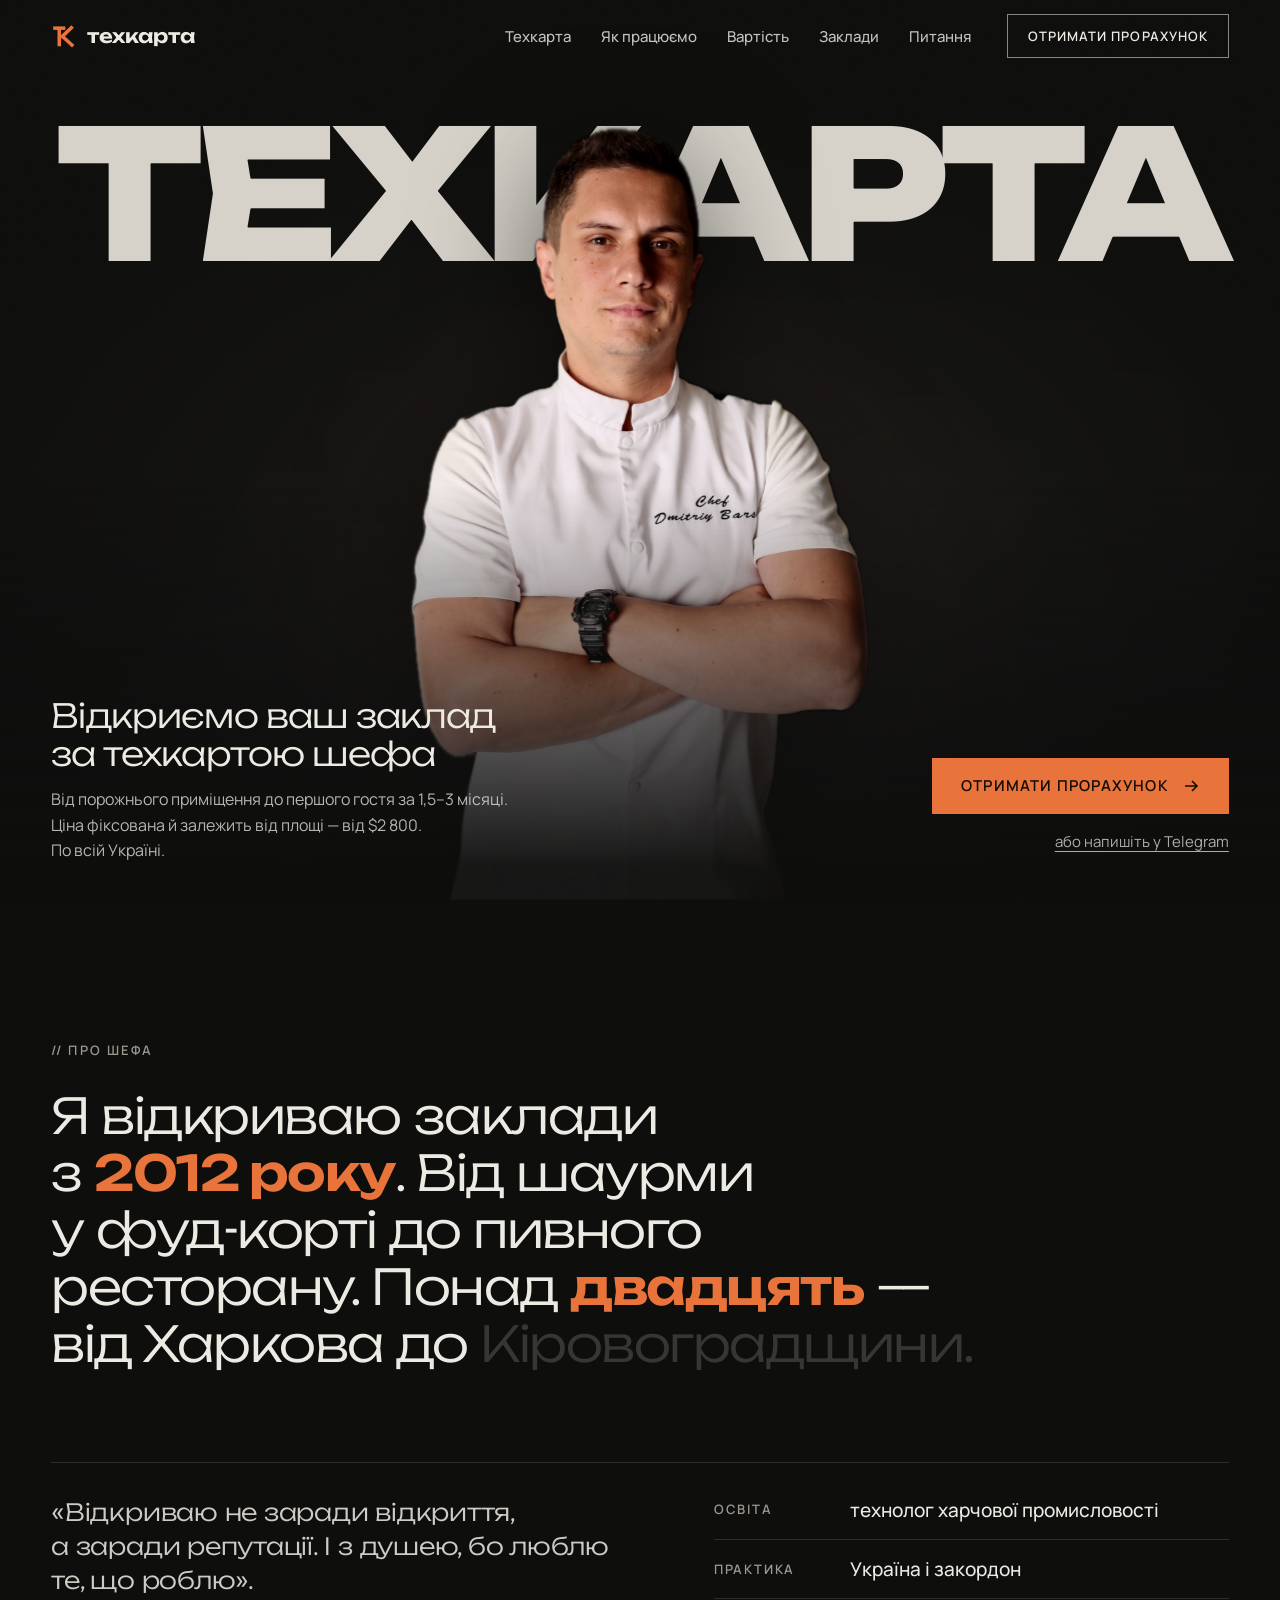
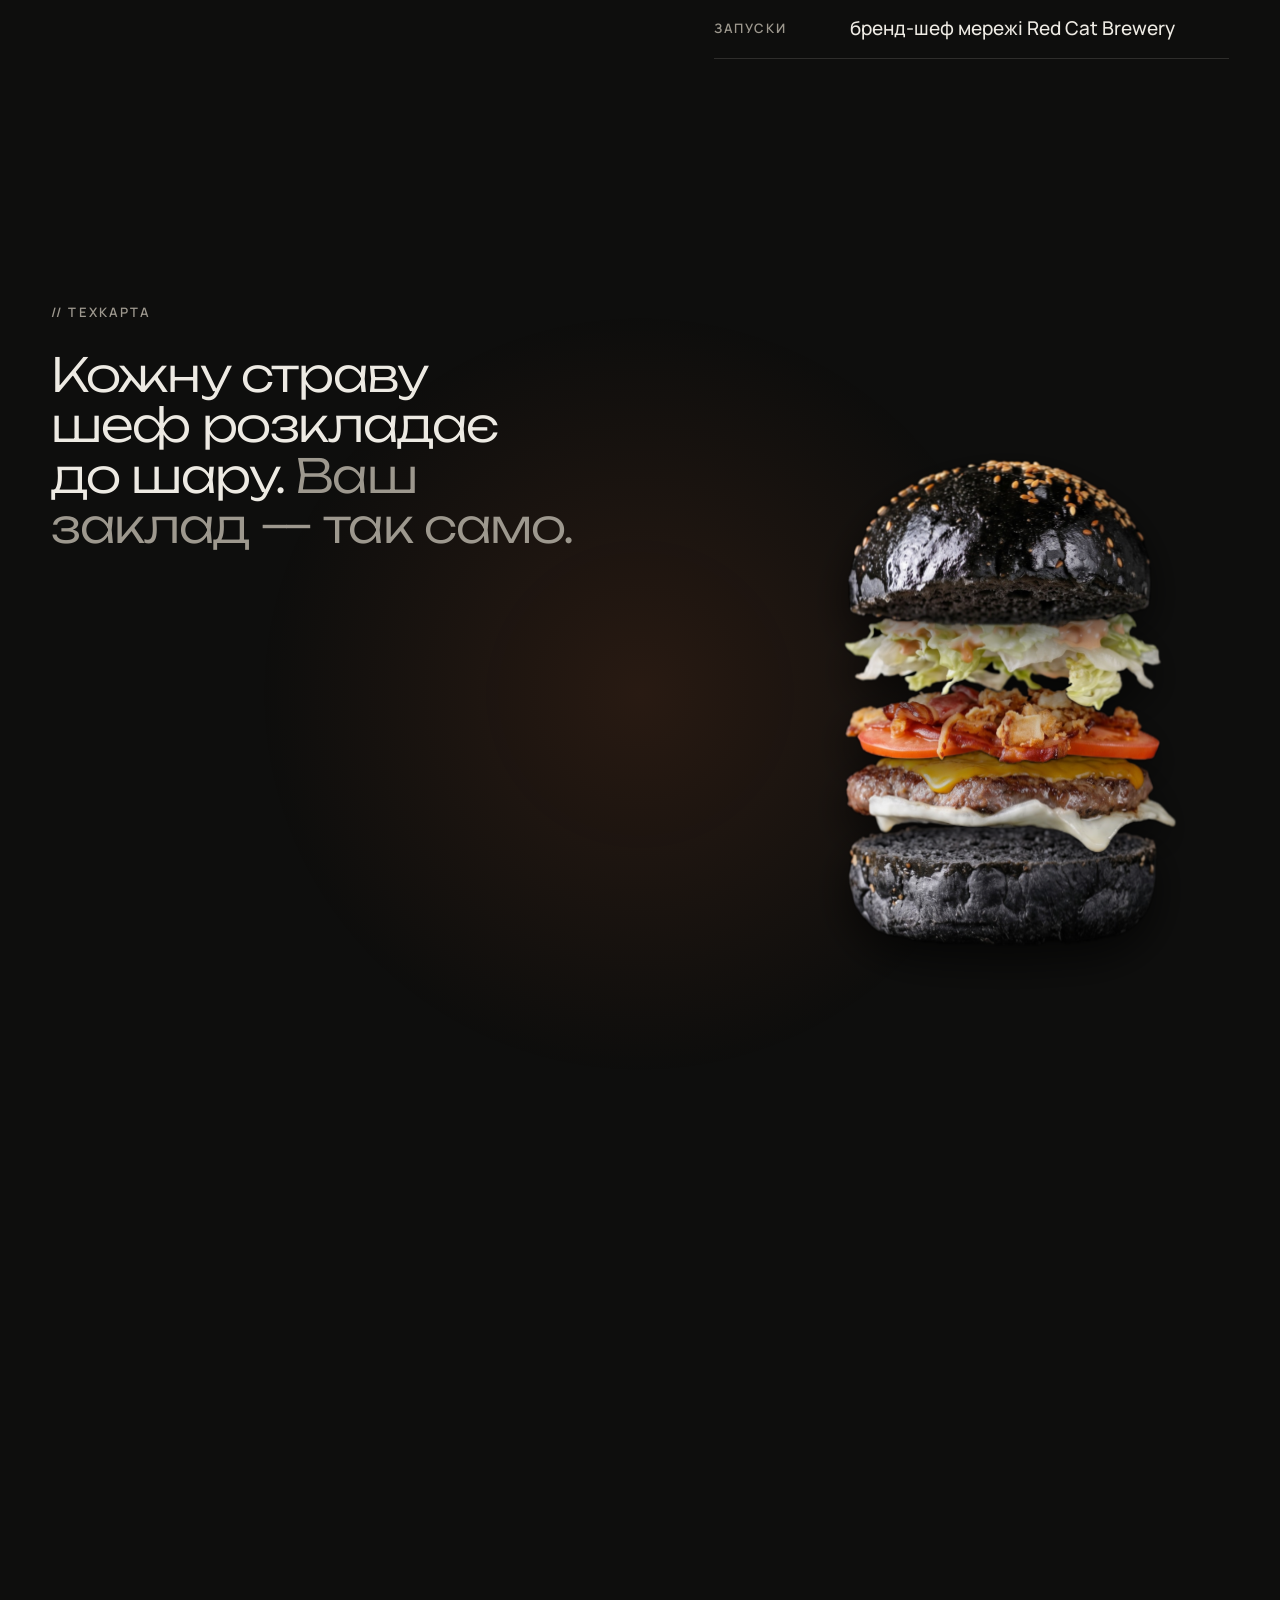
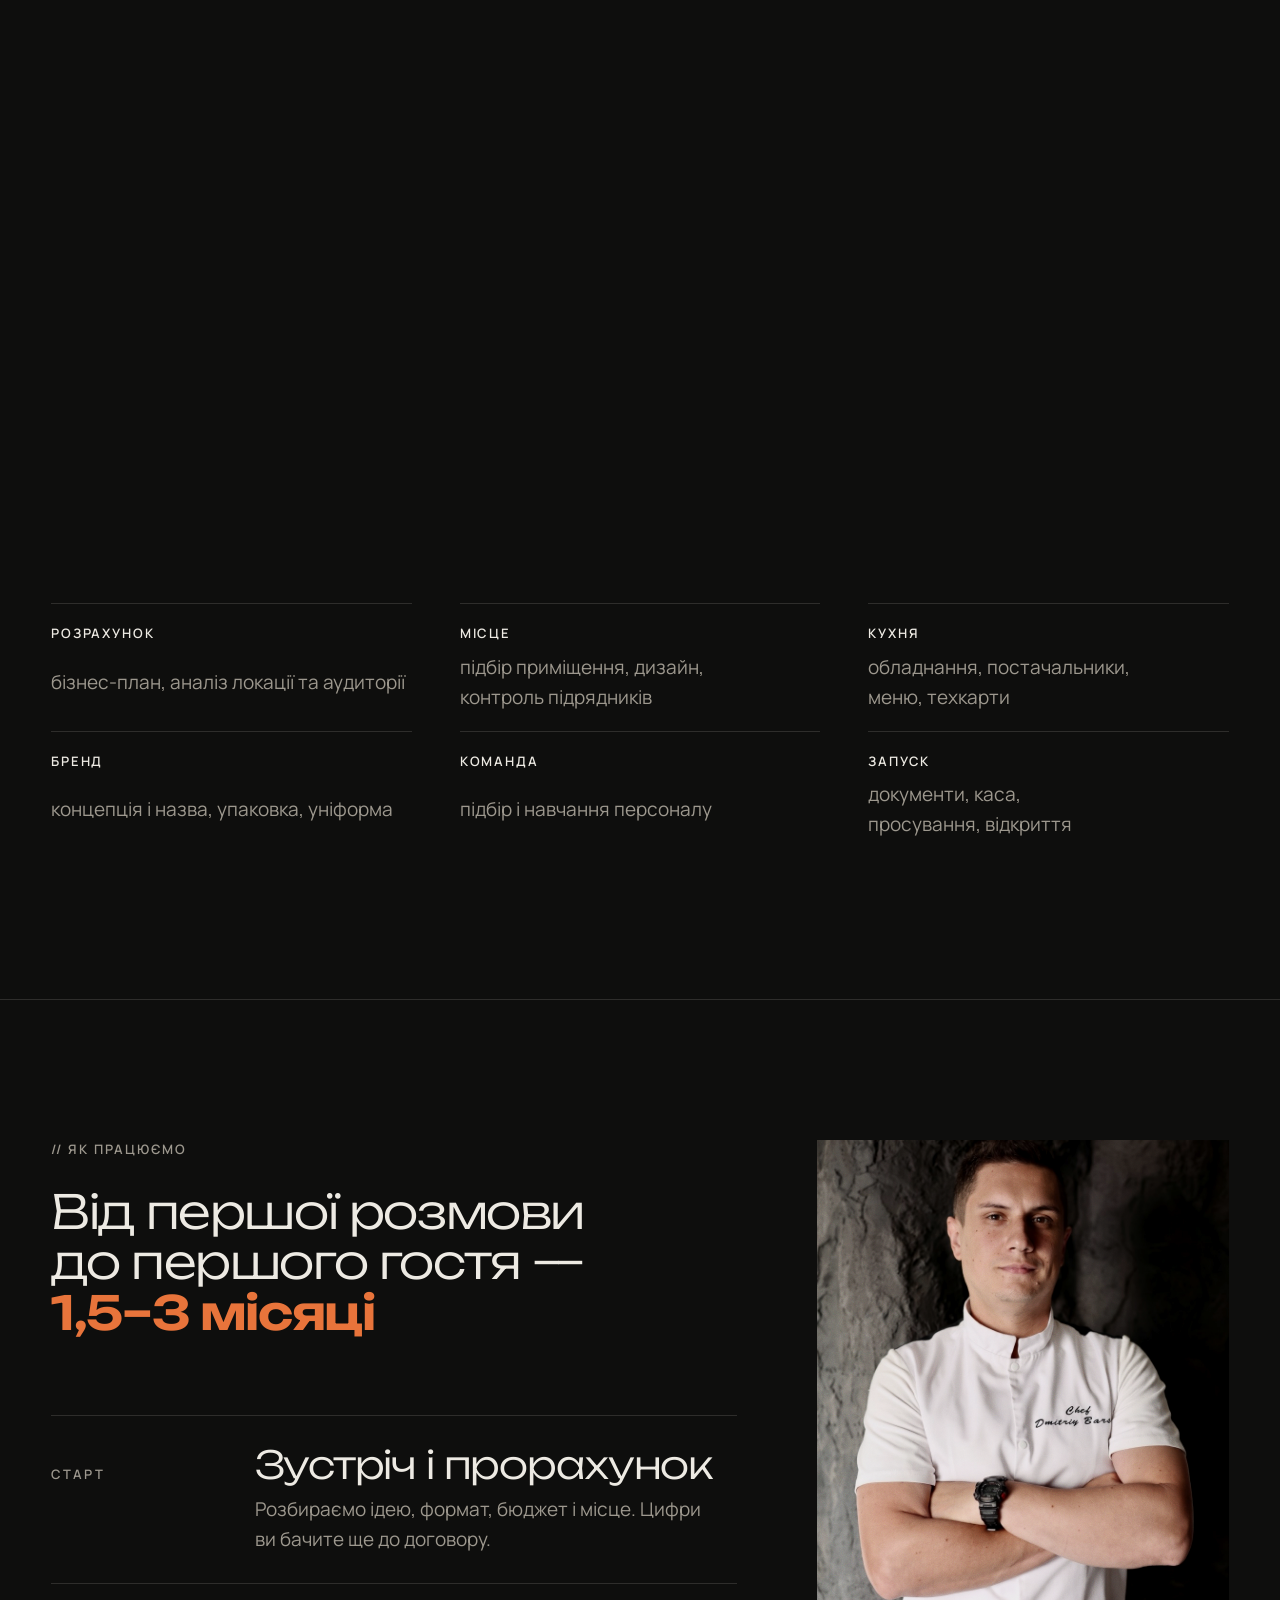
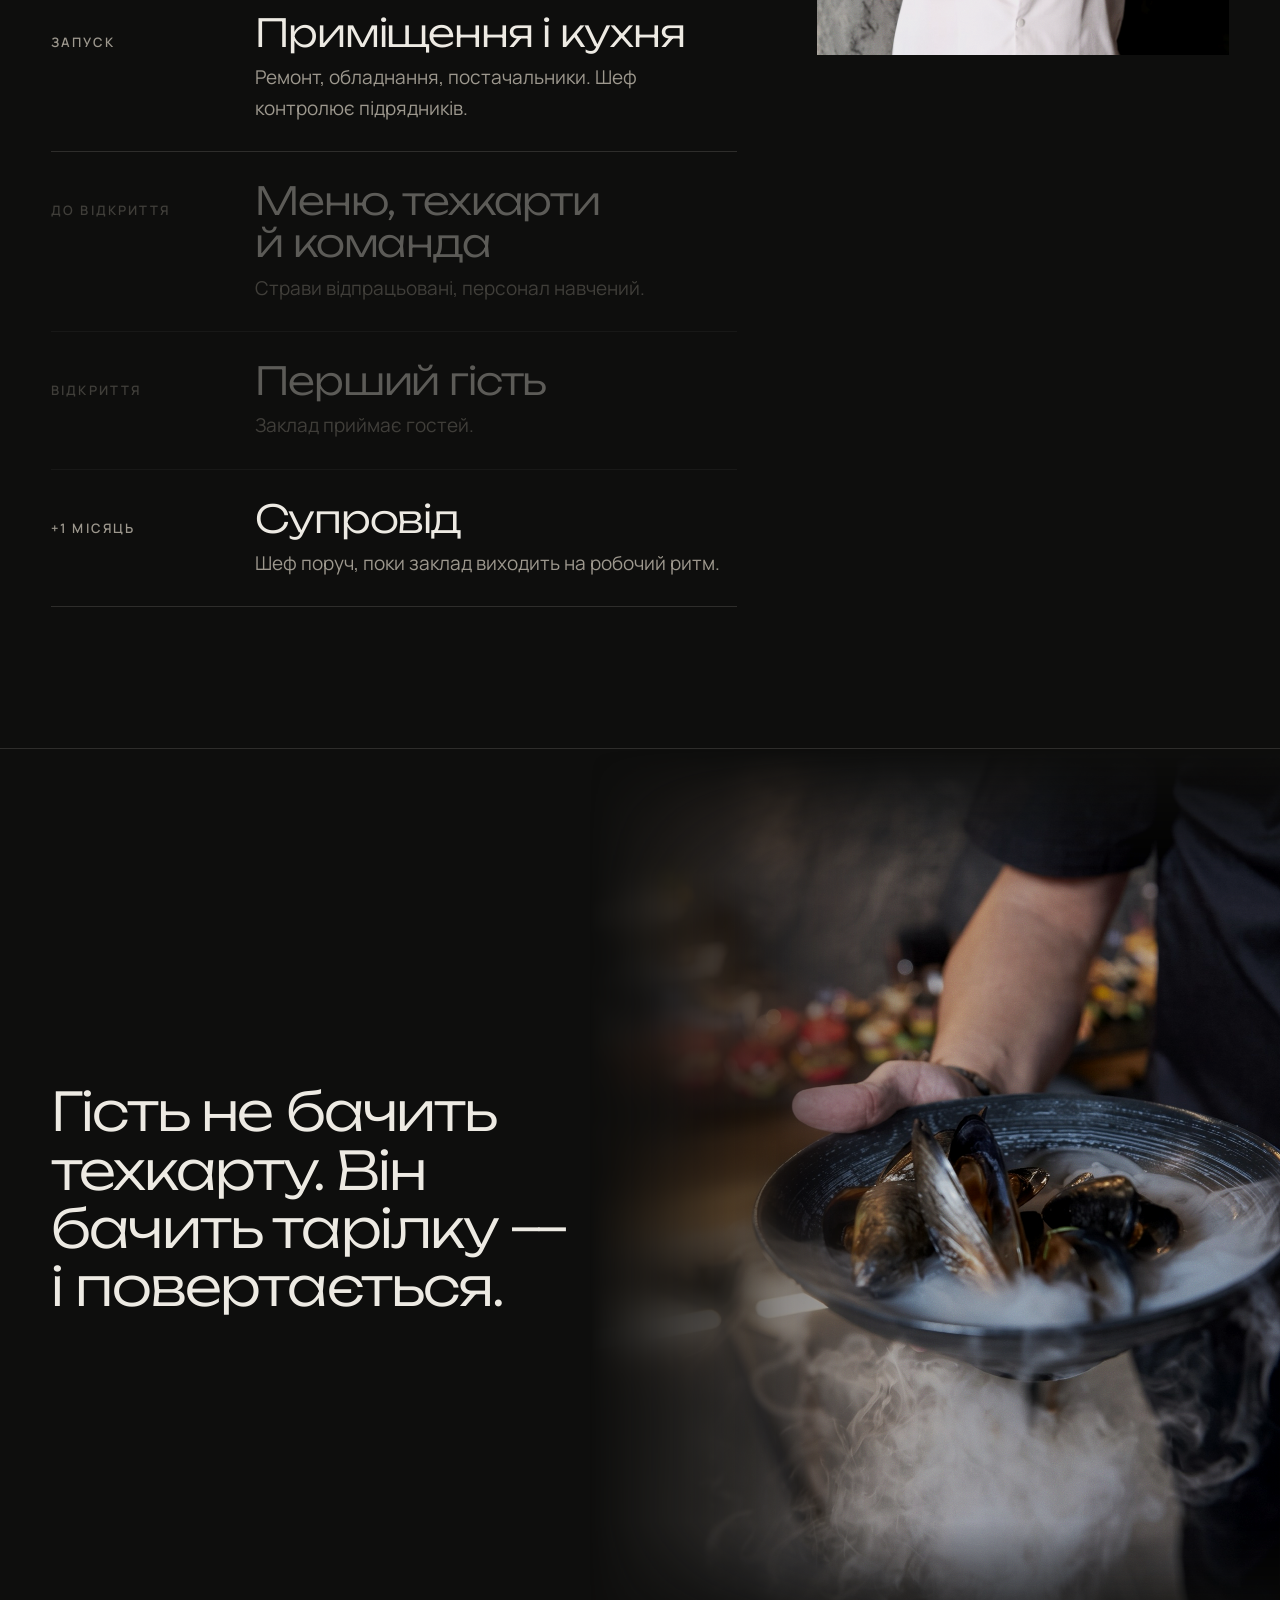
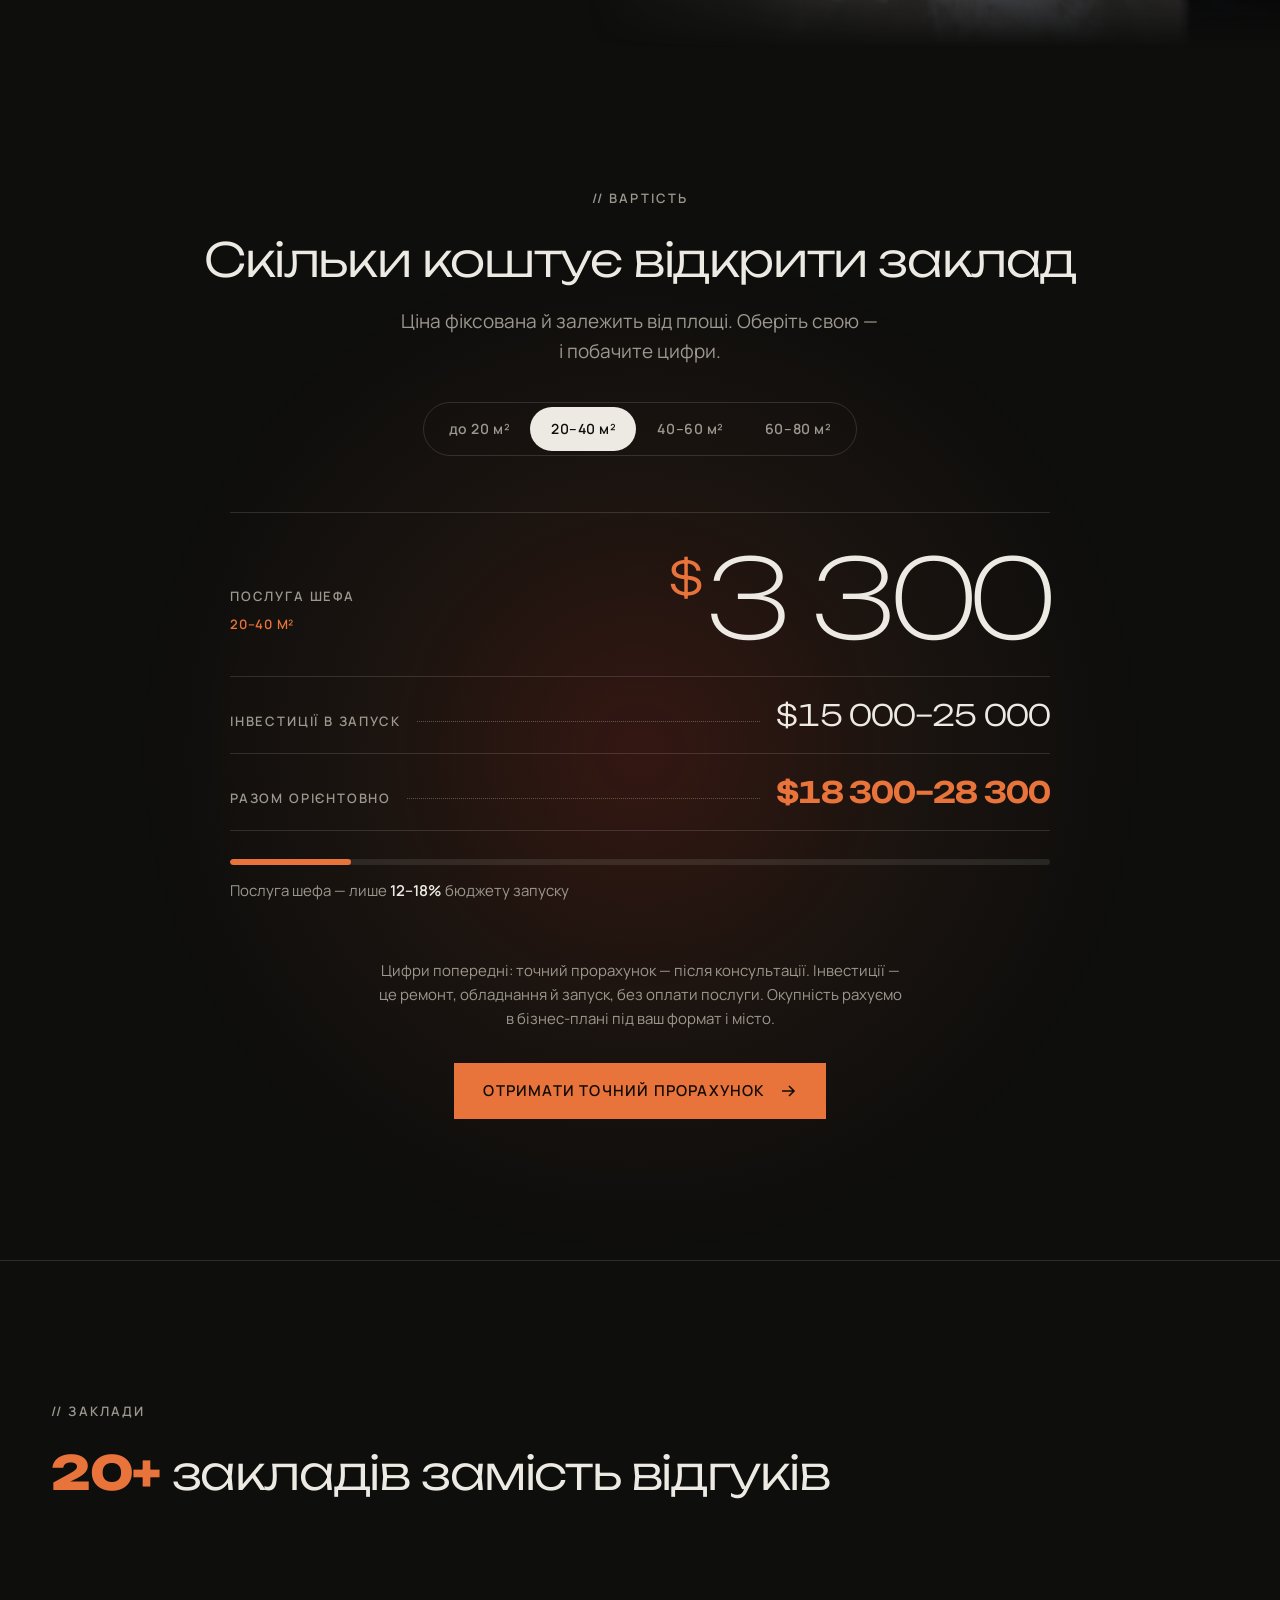
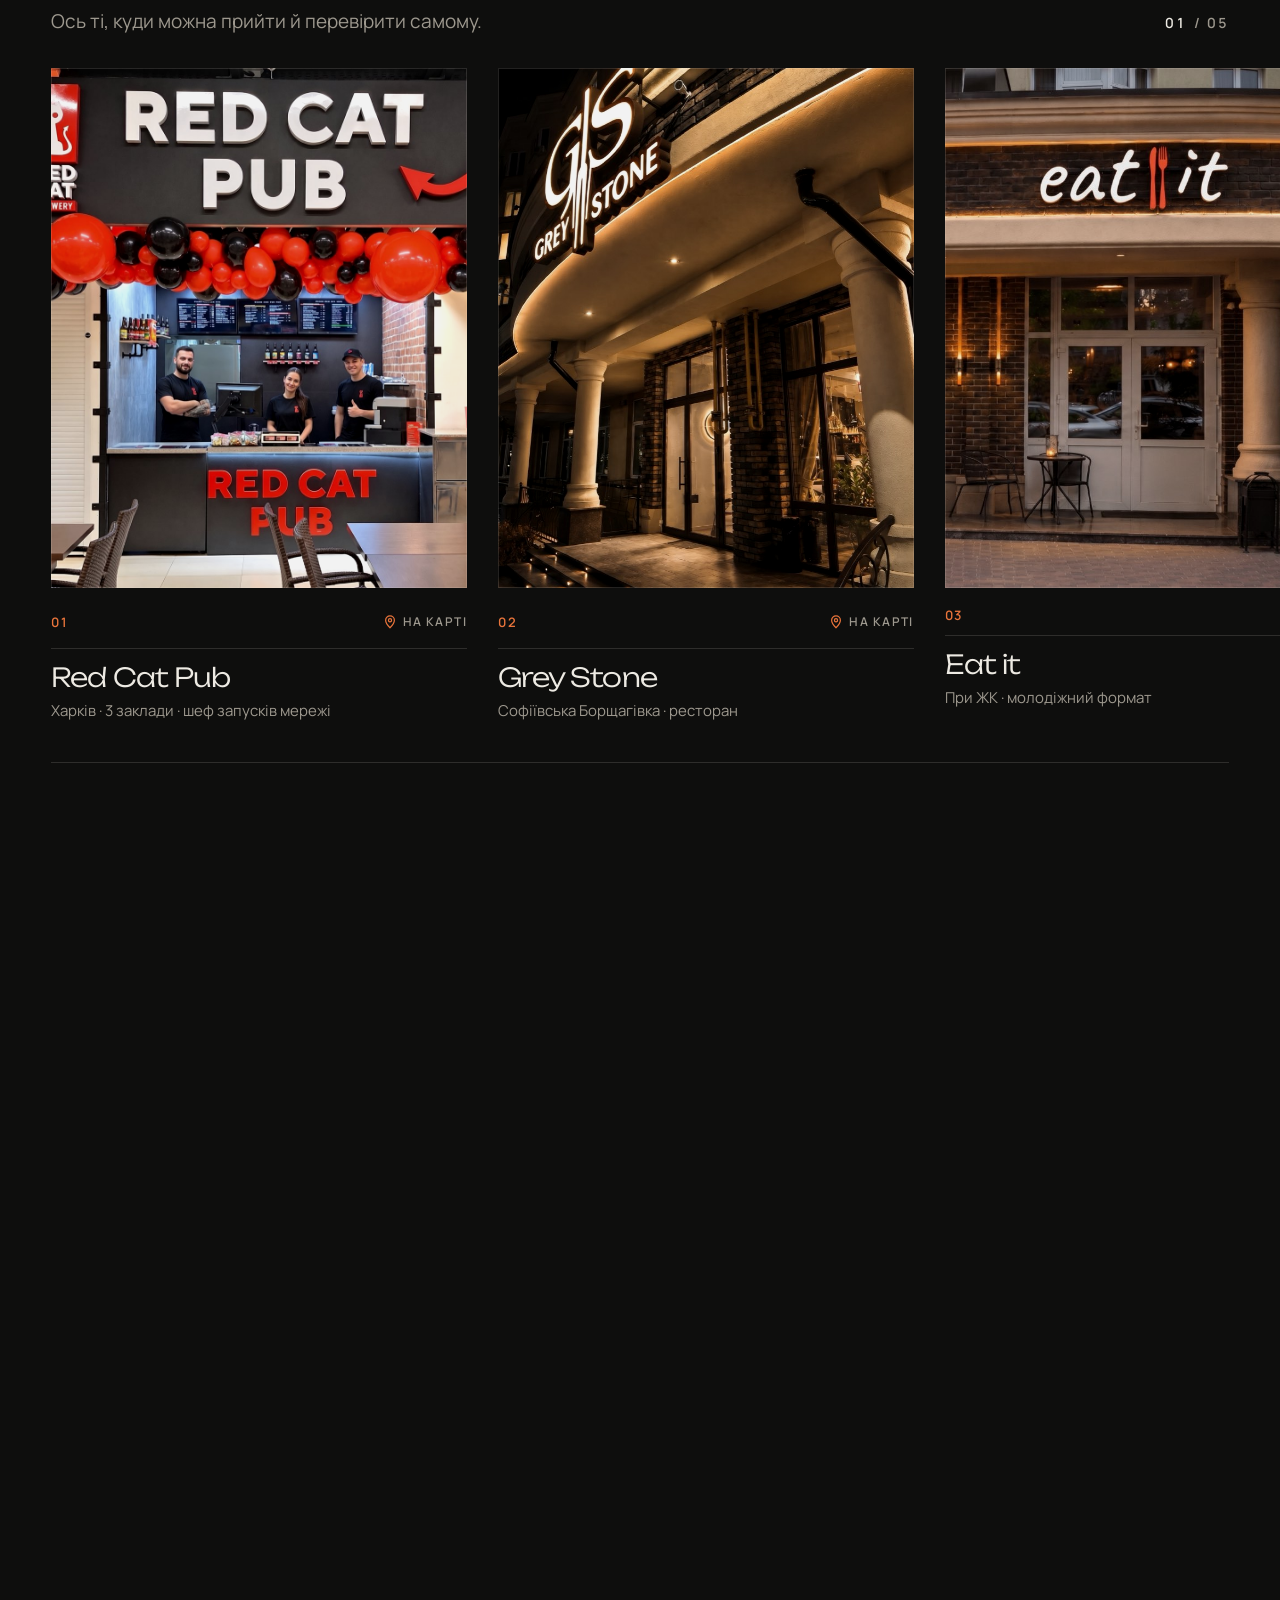
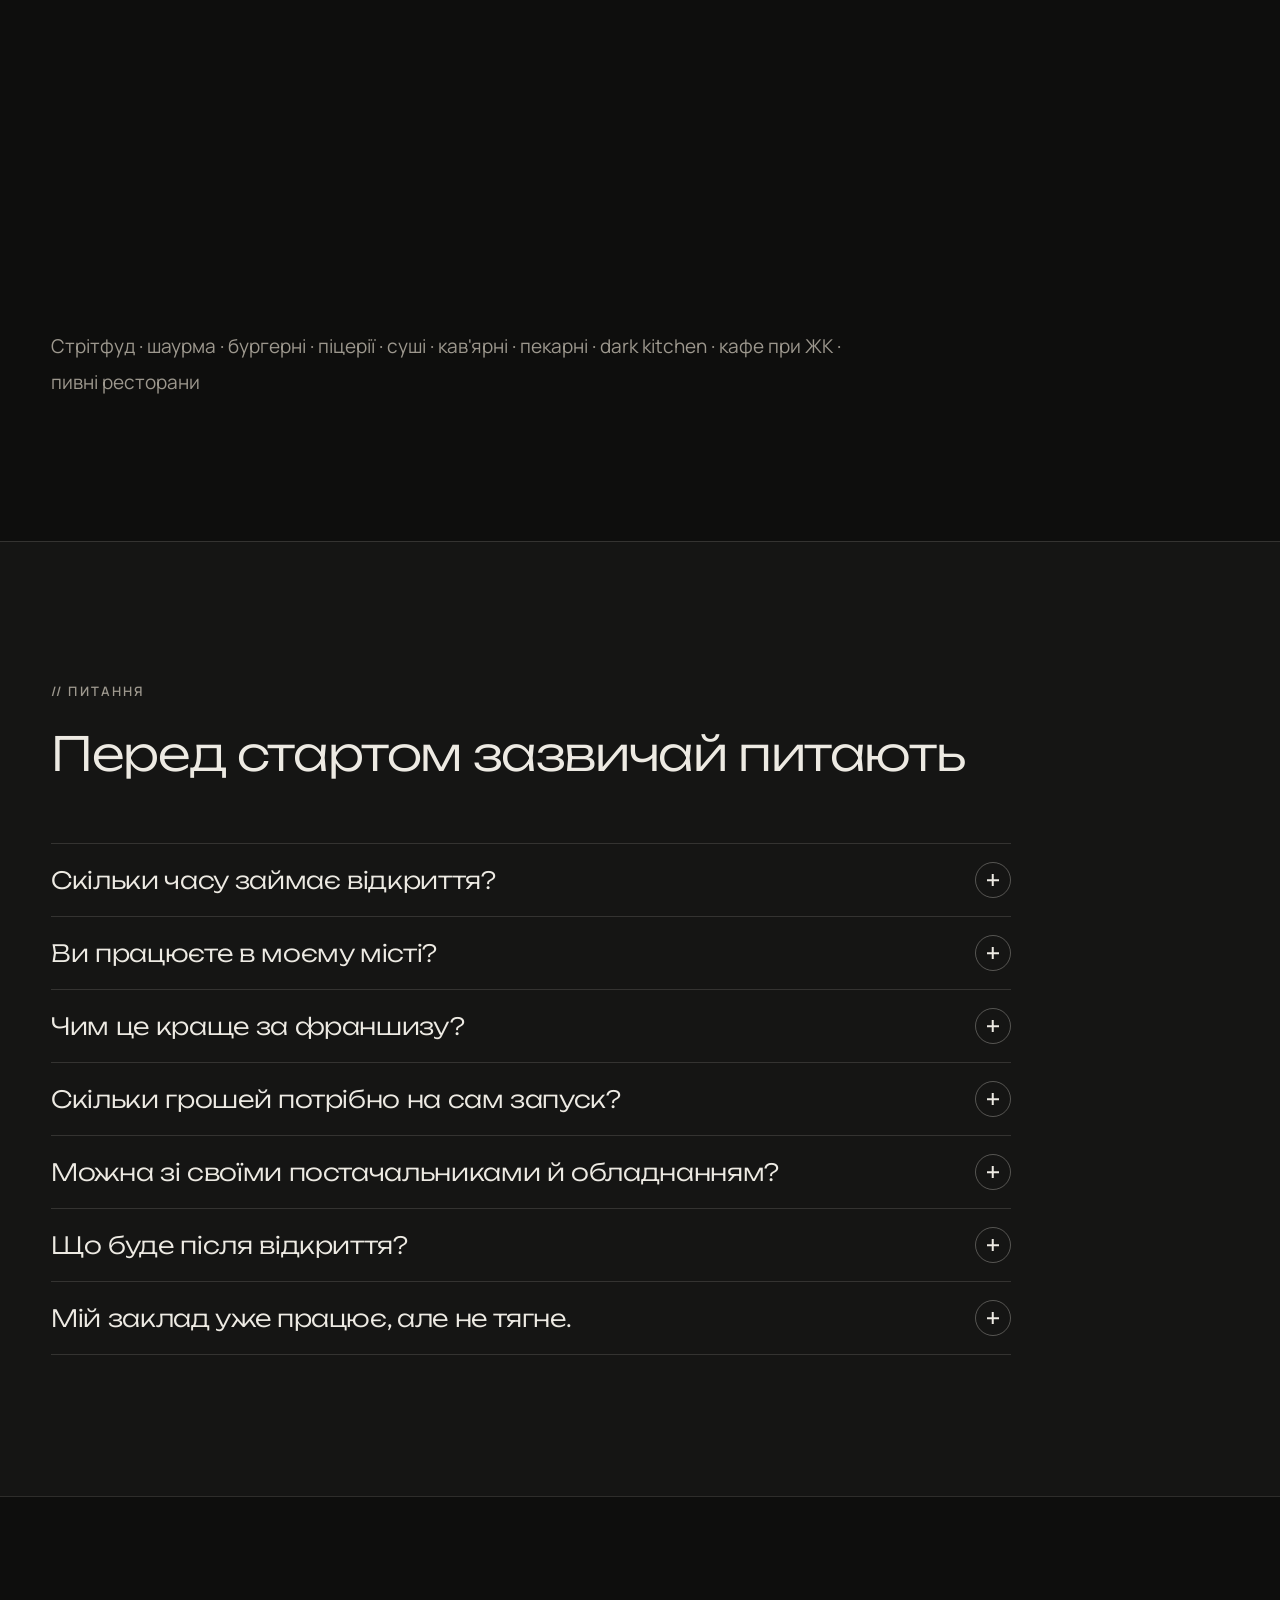
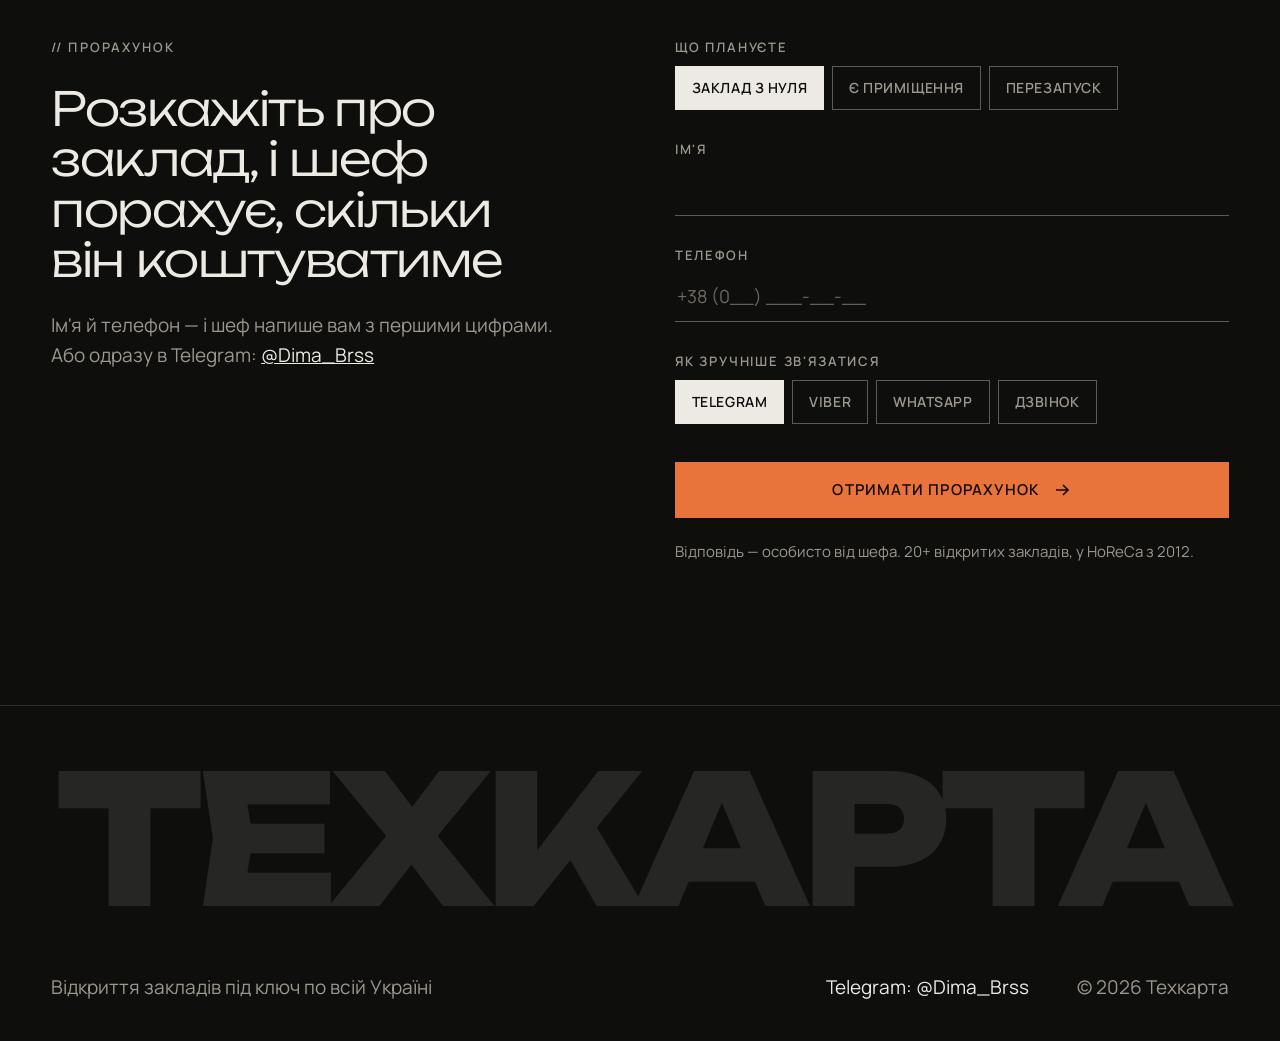
==== commit bc68b736: "Hero: прибрано слід від мишки Co-Authored-By: Claude Opus 5.5 <noreply@anthropic.com>" ====
--- a/public/index.html
+++ b/public/index.html
@@ -23,7 +23,7 @@
 <link rel="preconnect" href="https://fonts.googleapis.com">
 <link rel="preconnect" href="https://fonts.gstatic.com" crossorigin>
 <link href="https://fonts.googleapis.com/css2?family=Unbounded:wght@200;300;600;800&family=Manrope:wght@400;500;600;700&family=IBM+Plex+Mono:wght@600&display=swap" rel="stylesheet">
-<link rel="stylesheet" href="css/style.css?v=hero11">
+<link rel="stylesheet" href="css/style.css?v=hero12">
 </head>
 <body>
 <div class="preloader" aria-hidden="true">
@@ -51,7 +51,7 @@
 
   <!-- ===== HERO ===== -->
   <section class="hero" aria-labelledby="hero-title">
-    <div class="hero__light" aria-hidden="true"></div><canvas class="hero__ripple" aria-hidden="true"></canvas>
+    <div class="hero__light" aria-hidden="true"></div>
     <div class="hero__layer hero__layer--word" aria-hidden="true"><p class="hero__word"><span class="hero__thin">тех</span><span class="hero__bold">карта</span></p></div>
     <div class="hero__layer hero__layer--chef"><img class="hero__chef" src="img/chef-cut.png" alt="Дмитро, бренд-шеф, у білому кітелі" width="714" height="1200" fetchpriority="high"></div>
     <canvas class="hero__smoke" aria-hidden="true"></canvas>
@@ -327,6 +327,6 @@
   </a>
 </div>
 
-<script src="js/main.js?v=hero11" defer></script>
+<script src="js/main.js?v=hero12" defer></script>
 </body>
 </html>
--- a/public/css/style.css
+++ b/public/css/style.css
@@ -109,7 +109,6 @@
   font:800 clamp(64px,14.2vw,260px)/.86 var(--display);letter-spacing:-.05em;text-transform:uppercase;color:var(--text);transition:filter .4s}
 .hero__thin{font-weight:800}
 .hero__word{color:#D6D2CA}
-.hero__ripple{position:absolute;inset:0;z-index:0;width:100%;height:100%;pointer-events:none}
 .hero__bold{font-weight:800}
 .hero__word span{display:inline-block;opacity:0}
 .hero__chef{position:absolute;bottom:0;left:50%;height:min(calc(var(--vh,1svh) * 86),1050px);width:auto;max-width:none;transform:translateX(-50%);opacity:0;
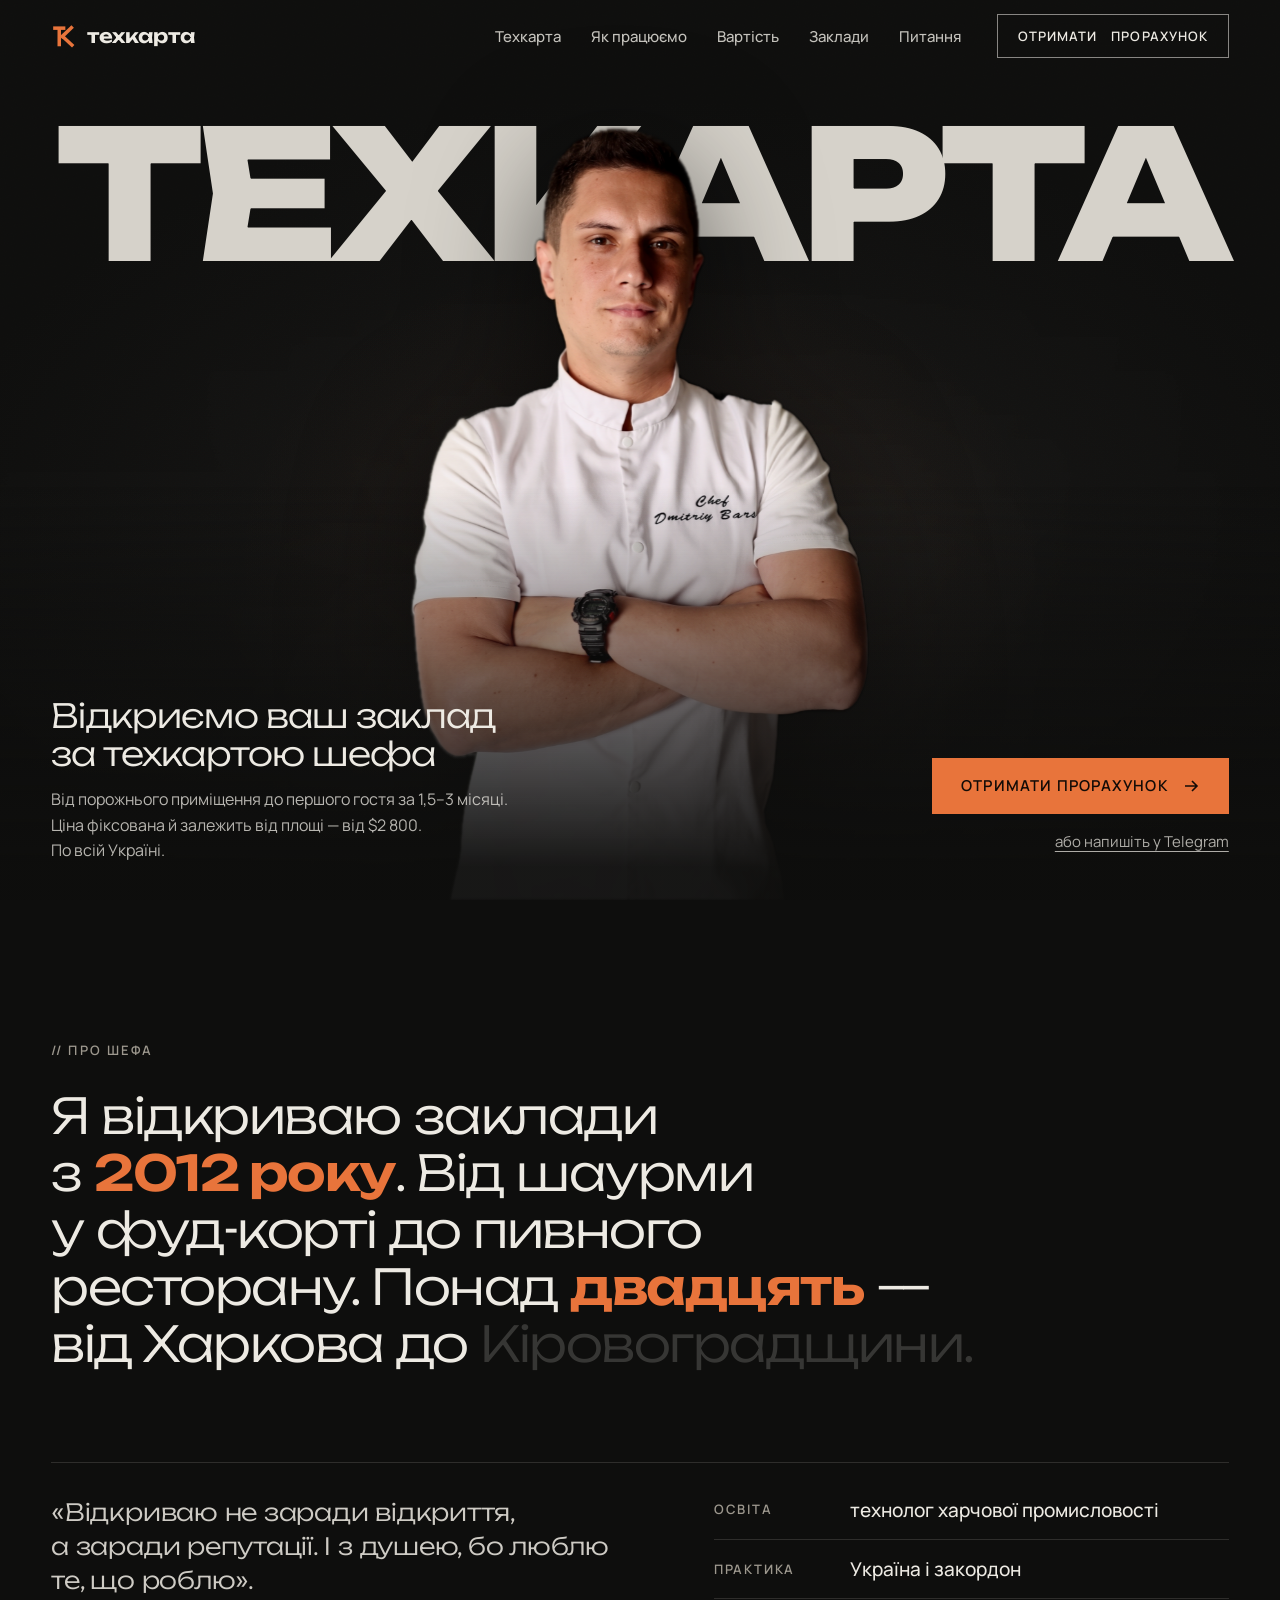
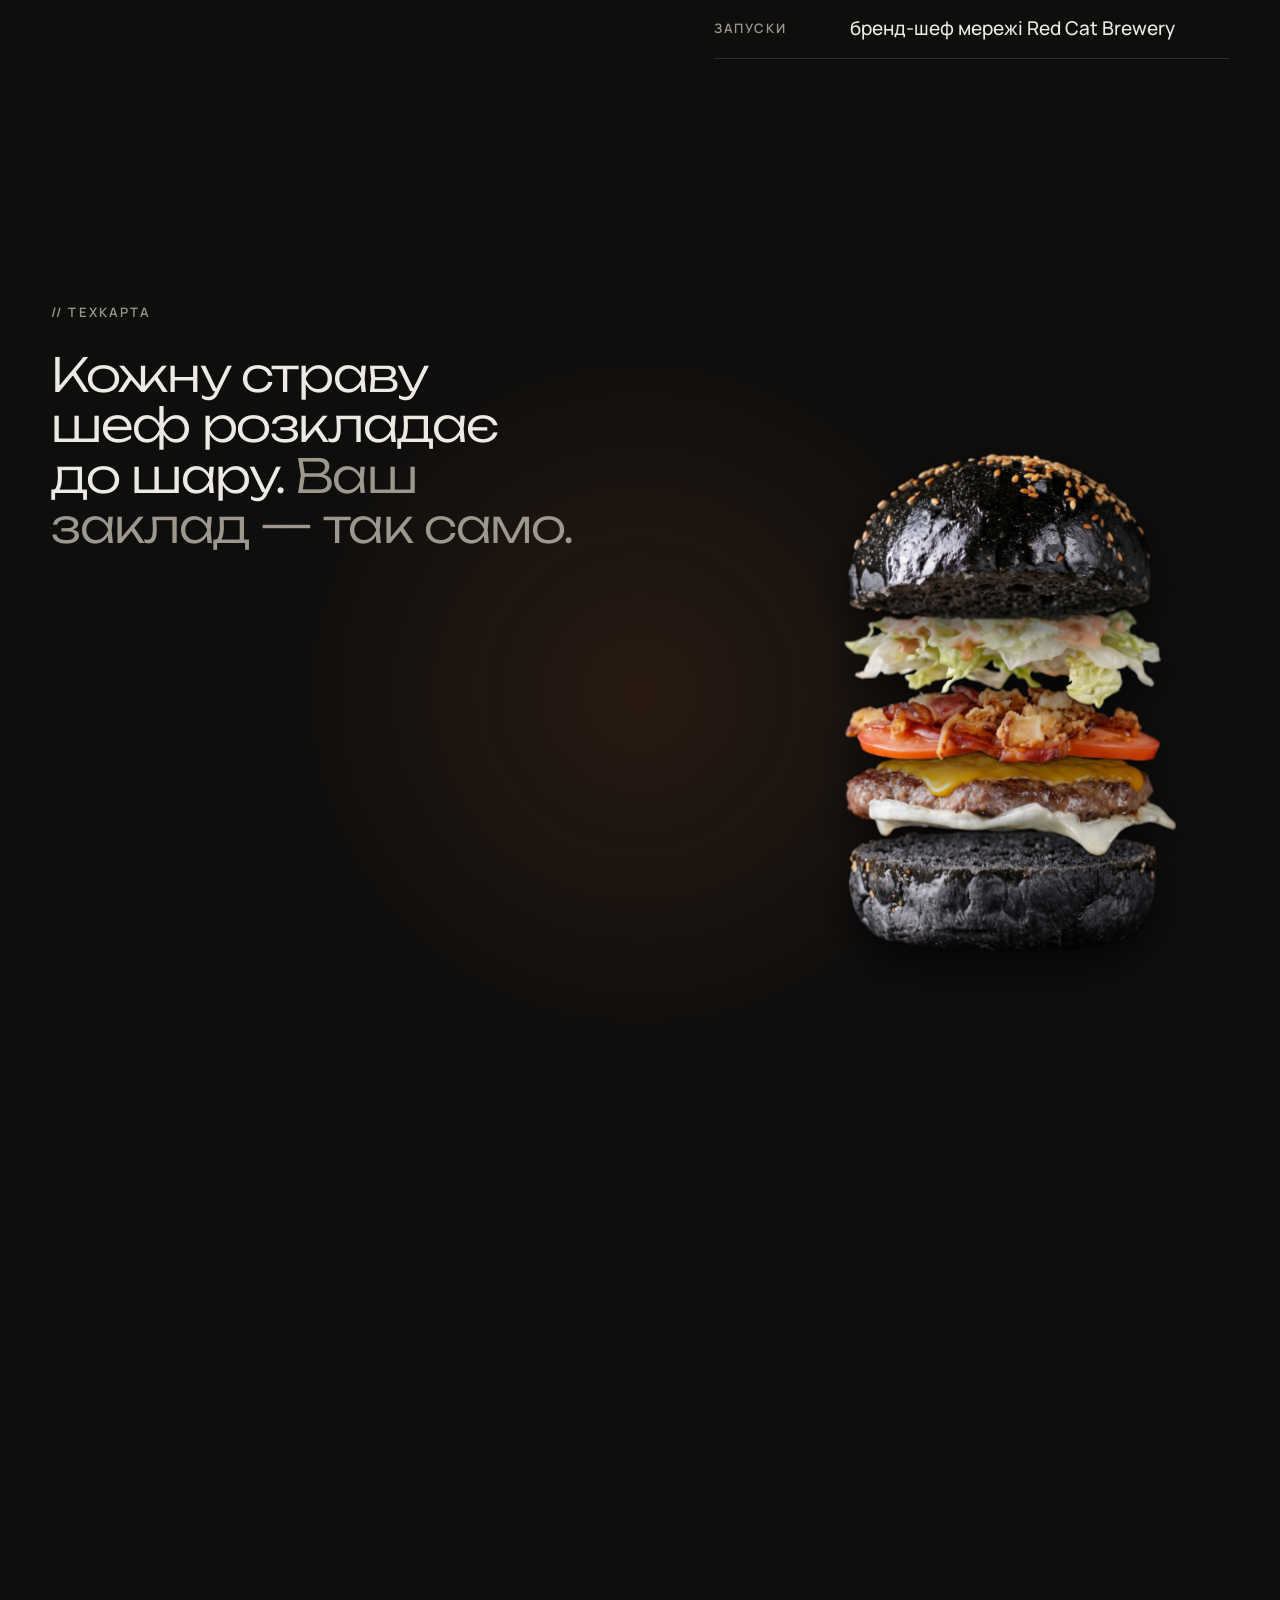
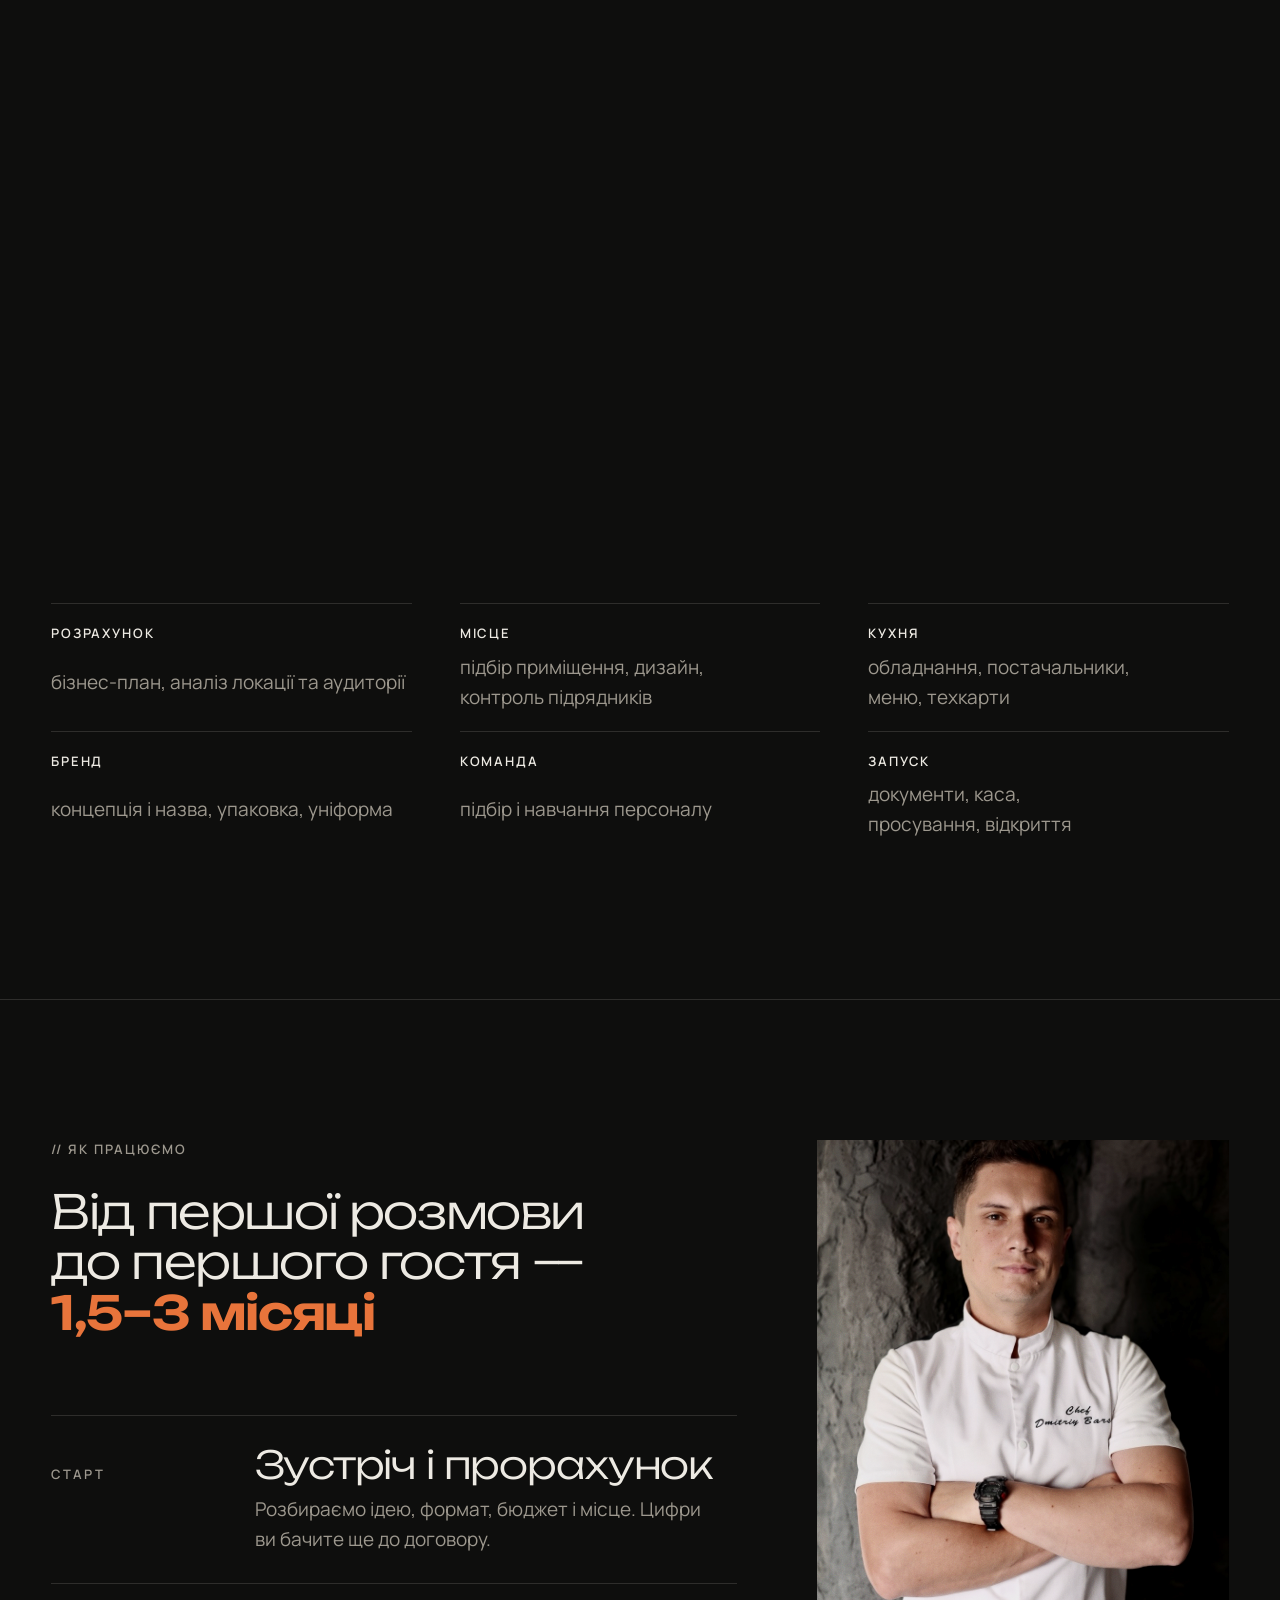
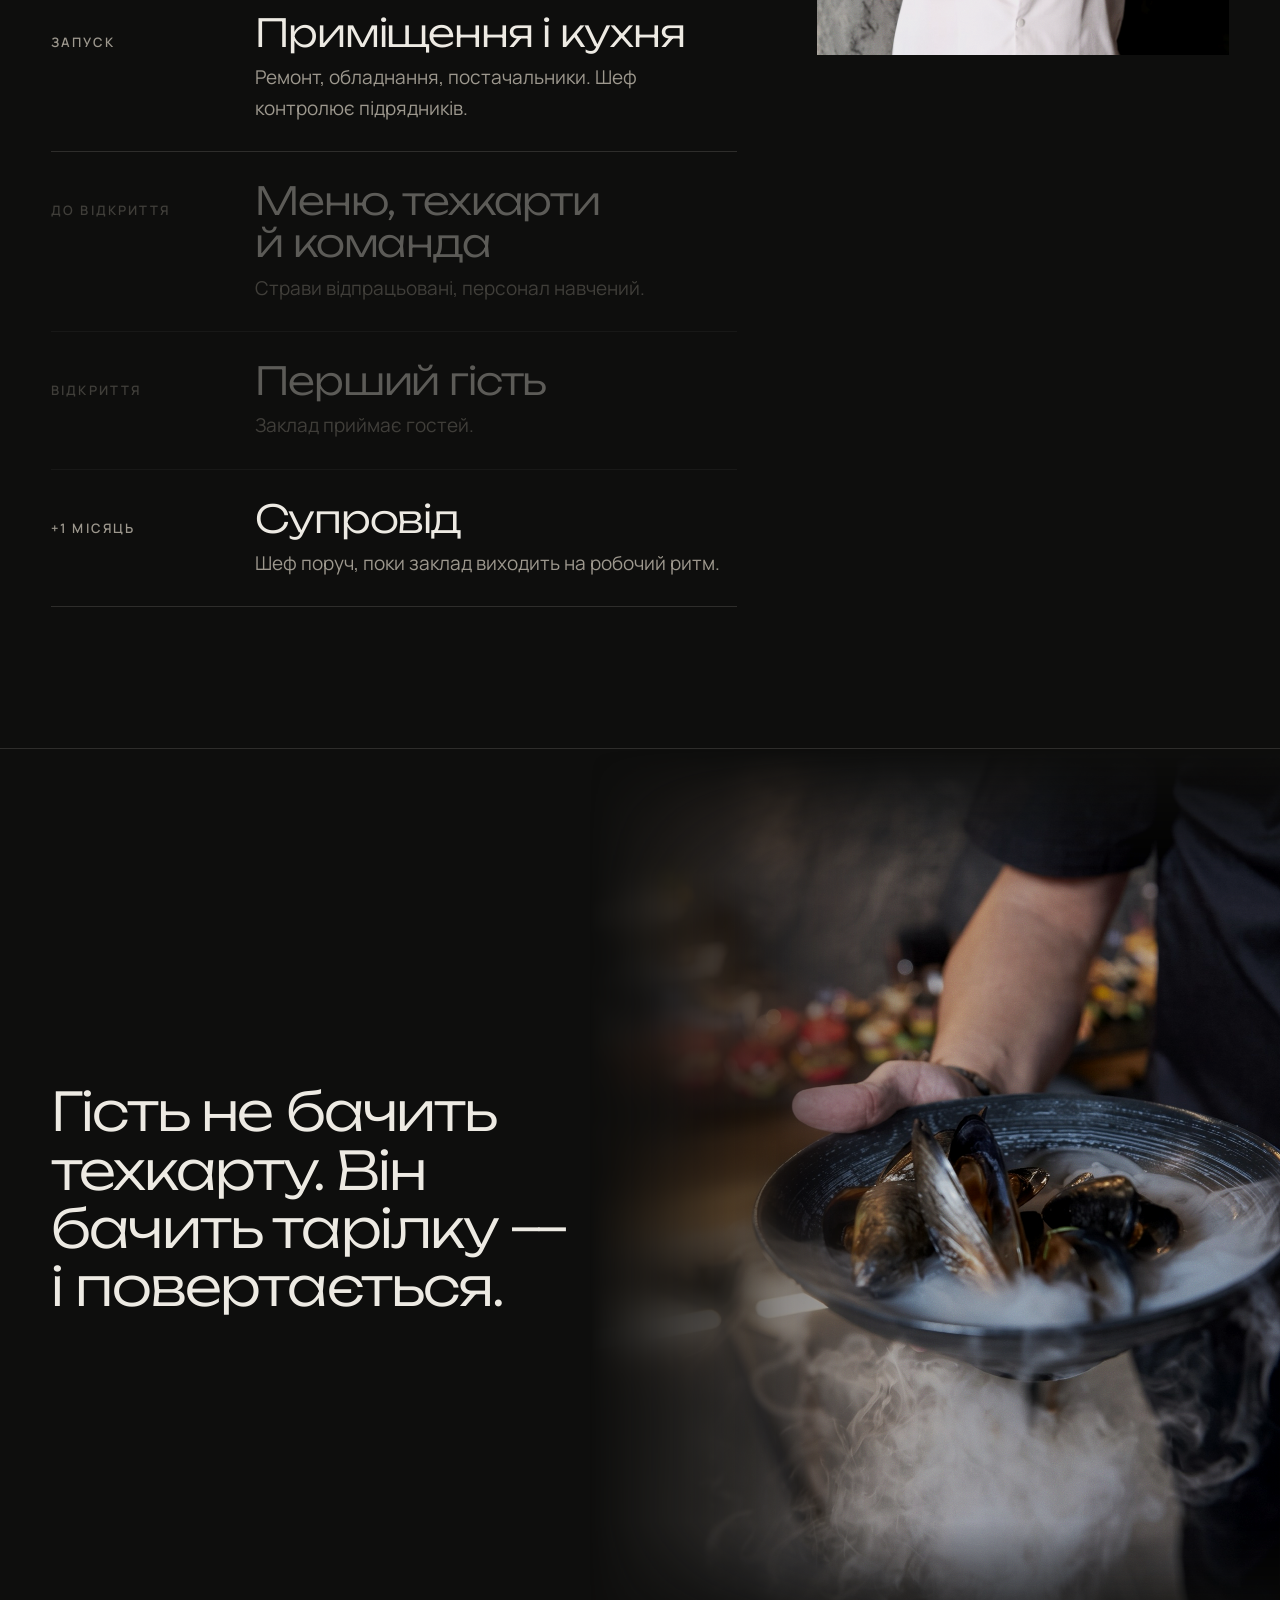
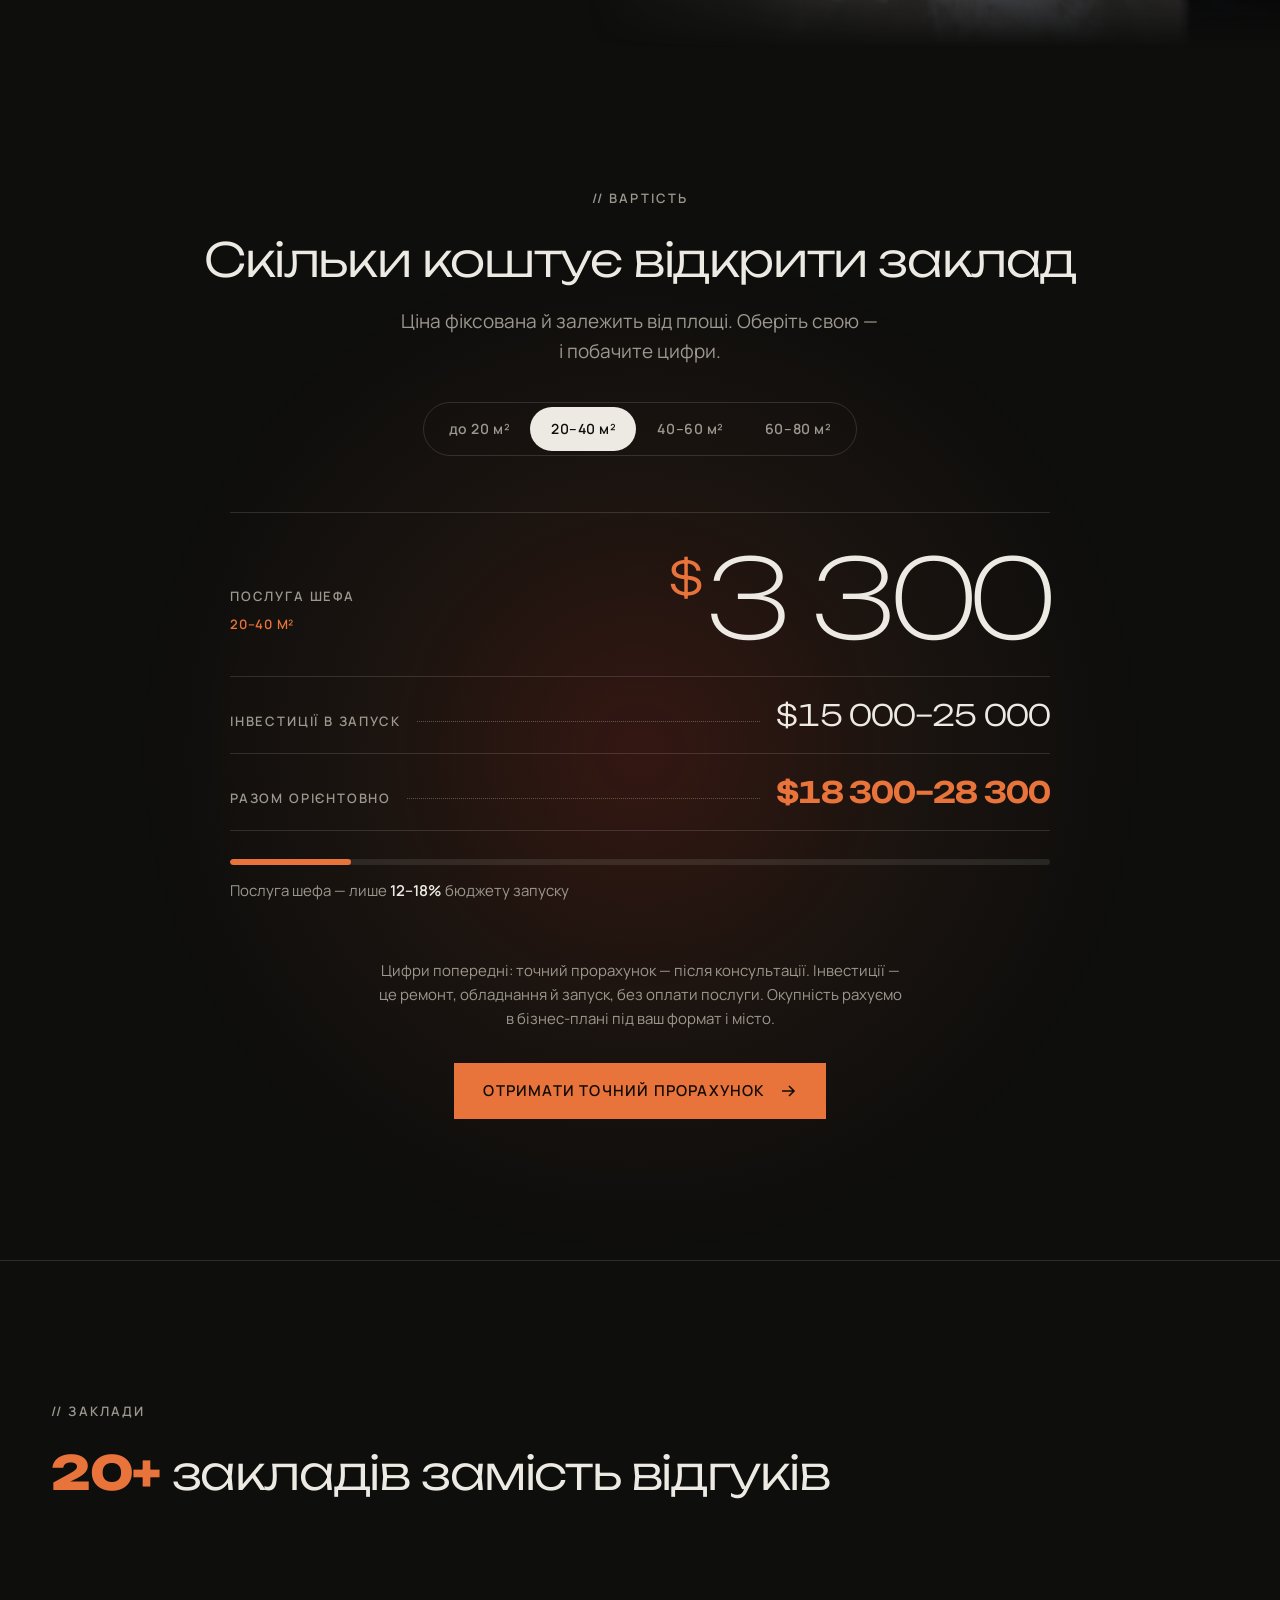
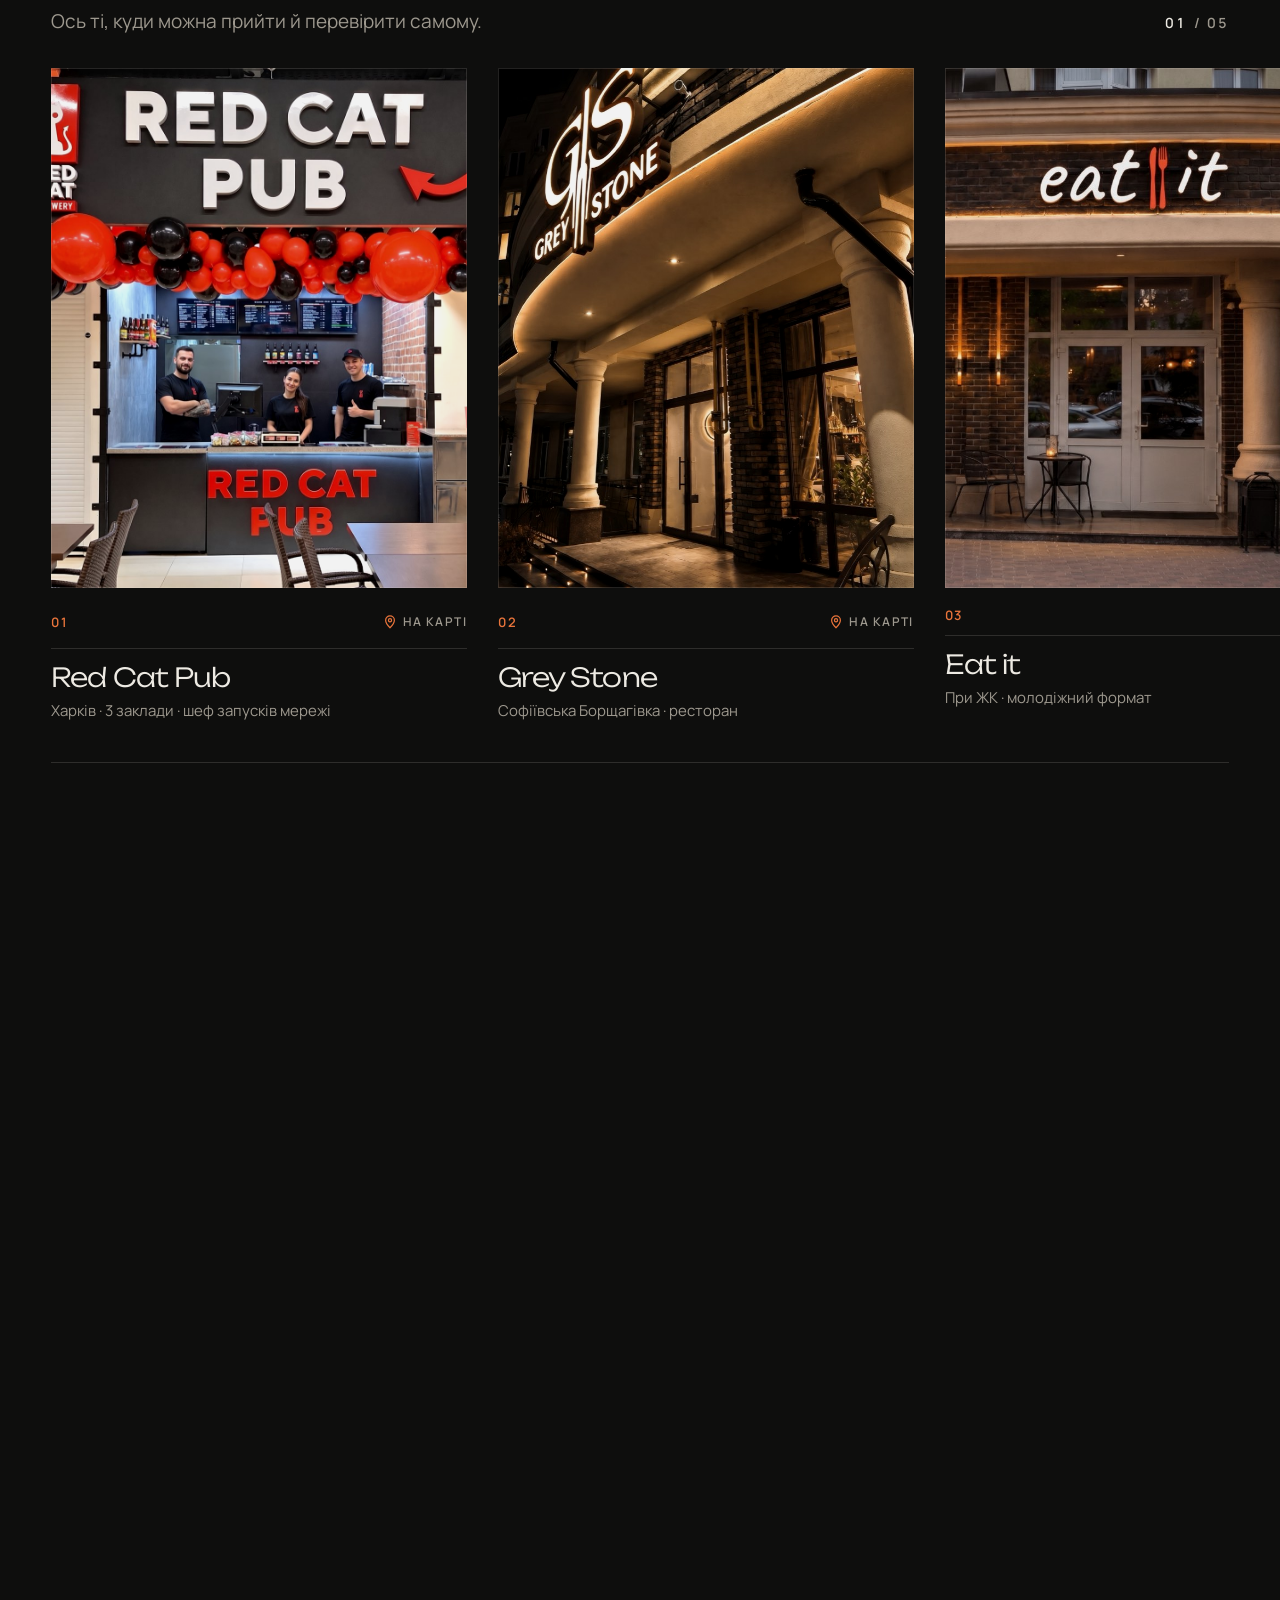
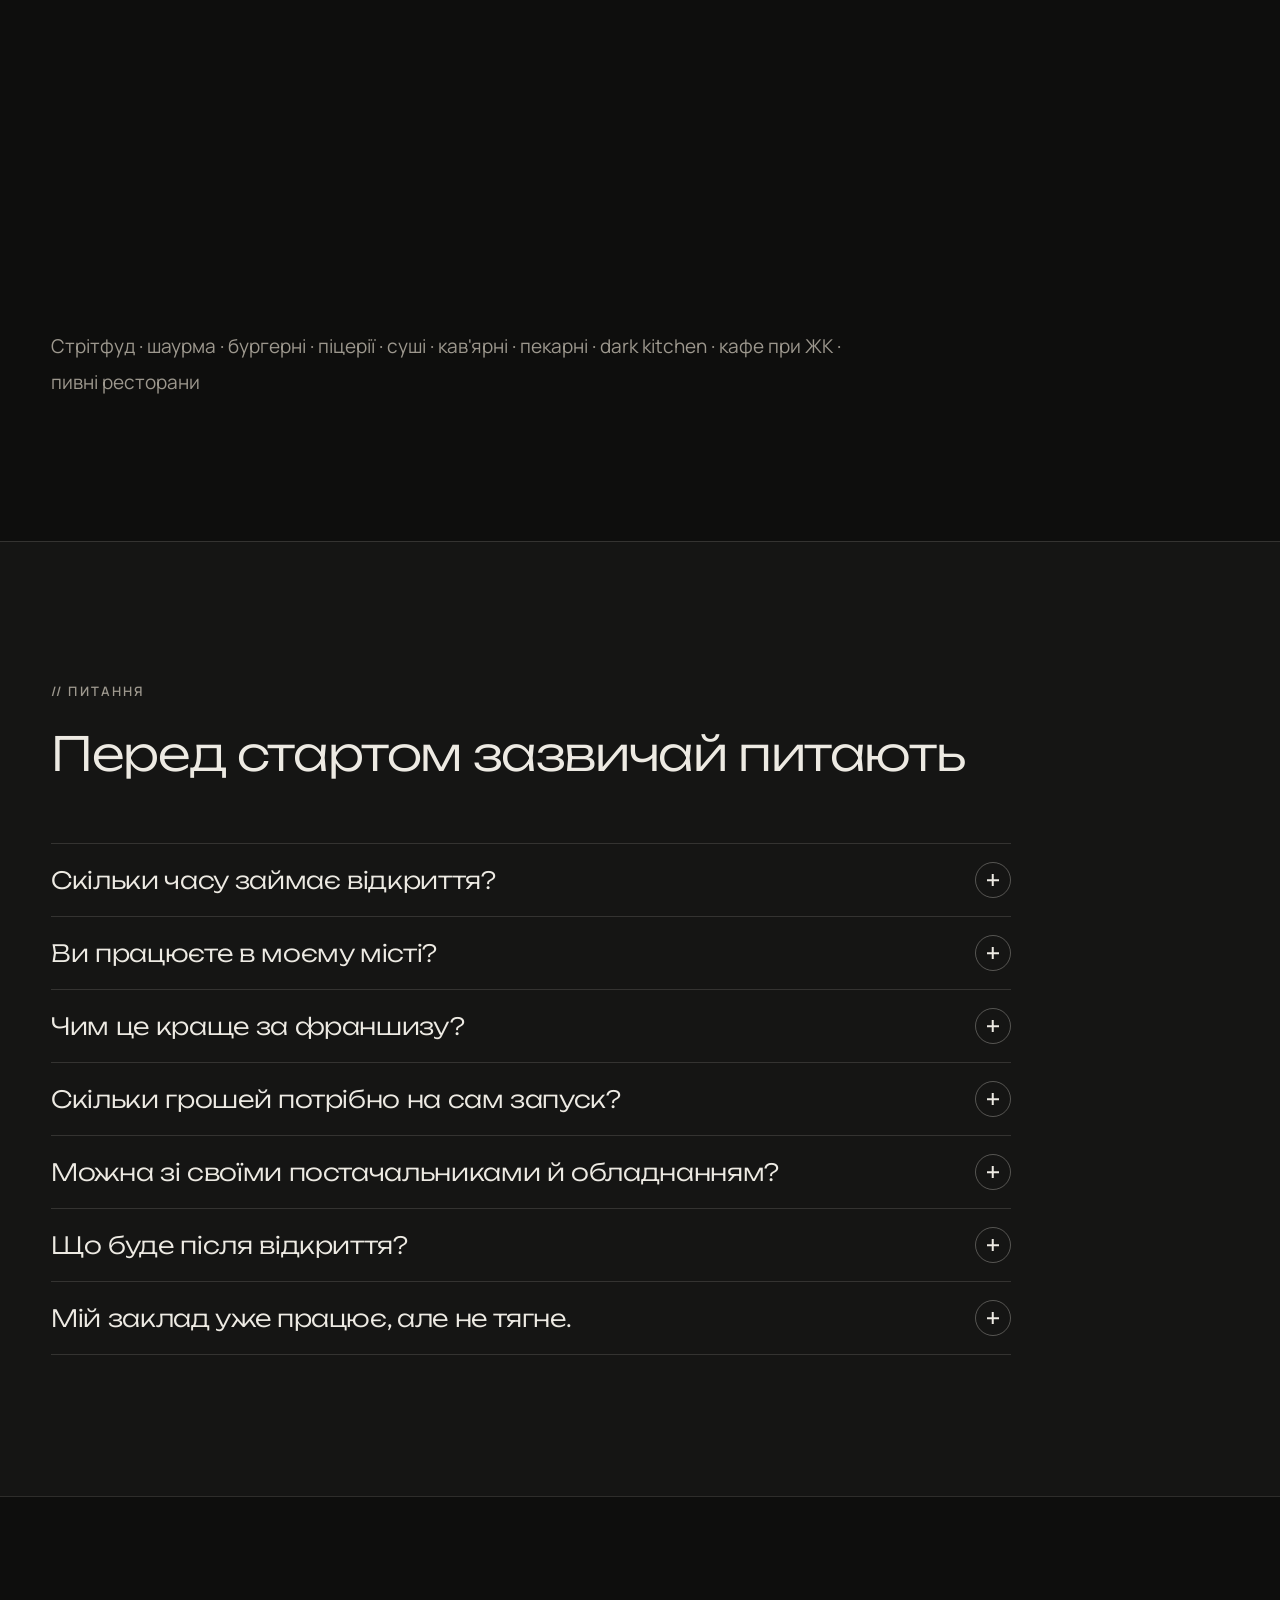
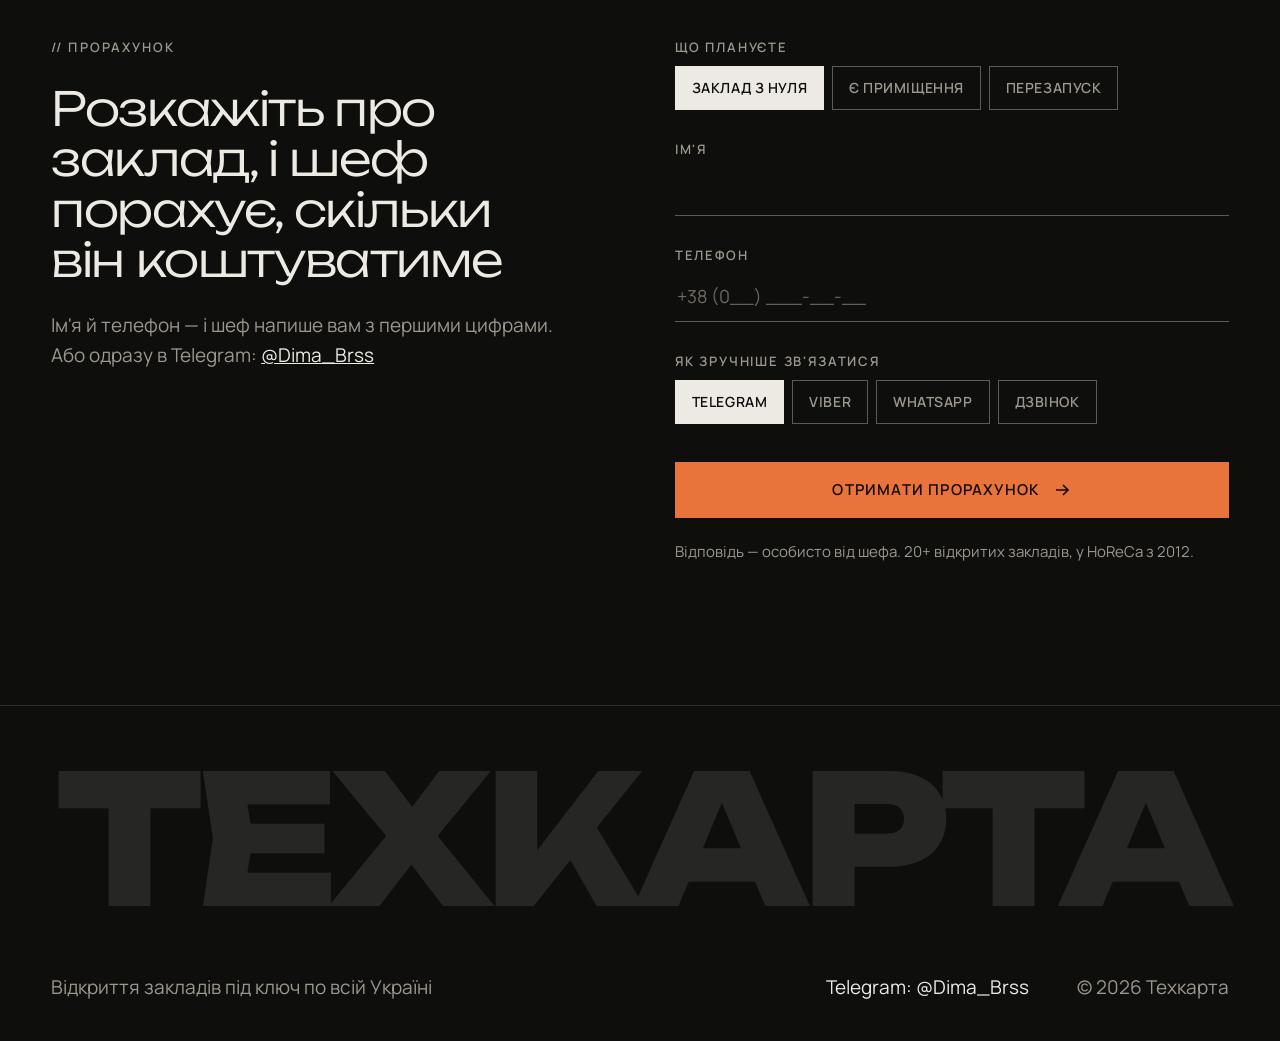
==== commit d3765916: "Мобілка: прибрано нижню липку панель; «Прорахунок» (акцентна кнопка) і Telegram — у хедері; виправле" ====
--- a/public/index.html
+++ b/public/index.html
@@ -23,7 +23,7 @@
 <link rel="preconnect" href="https://fonts.googleapis.com">
 <link rel="preconnect" href="https://fonts.gstatic.com" crossorigin>
 <link href="https://fonts.googleapis.com/css2?family=Unbounded:wght@200;300;600;800&family=Manrope:wght@400;500;600;700&family=IBM+Plex+Mono:wght@600&display=swap" rel="stylesheet">
-<link rel="stylesheet" href="css/style.css?v=hero12">
+<link rel="stylesheet" href="css/style.css?v=hdr1">
 </head>
 <body>
 <div class="preloader" aria-hidden="true">
@@ -42,7 +42,8 @@
       <a href="#pytannia">Питання</a>
       <a class="btn btn--line nav__cta" href="#rozrakhunok">Отримати прорахунок</a>
     </nav>
-    <a class="btn btn--line btn--sm header__cta" href="#rozrakhunok">Отримати прорахунок</a>
+    <a class="header__tg" href="https://t.me/Dima_Brss" target="_blank" rel="noopener" aria-label="Написати шефу в Telegram"><svg viewBox="0 0 24 24" aria-hidden="true"><path d="M21.5 3.5 2.8 10.7c-.9.4-.9 1.6.1 1.9l4.6 1.4 1.8 5.6c.2.8 1.2 1 1.8.4l2.6-2.5 4.8 3.5c.7.5 1.6.1 1.8-.7l3-15.1c.2-1-.8-1.8-1.8-1.3ZM9.4 13.6l8.4-6.3-6.9 7.4-.3 3-1.2-4.1Z" fill="currentColor"/></svg></a>
+    <a class="btn btn--line btn--sm header__cta" href="#rozrakhunok"><span class="header__cta-x">Отримати </span>прорахунок</a>
     <button class="burger" type="button" aria-expanded="false" aria-controls="nav" aria-label="Відкрити меню"><span></span><span></span></button>
   </div>
 </header>
@@ -320,13 +321,6 @@
   </div>
 </footer>
 
-<div class="sticky-cta" aria-hidden="true">
-  <a class="btn btn--fill" href="#rozrakhunok" tabindex="-1">Отримати прорахунок</a>
-  <a class="sticky-cta__tg" href="https://t.me/Dima_Brss" target="_blank" rel="noopener" tabindex="-1" aria-label="Написати шефу в Telegram">
-    <svg viewBox="0 0 24 24" aria-hidden="true"><path d="M21.5 3.5 2.8 10.7c-.9.4-.9 1.6.1 1.9l4.6 1.4 1.8 5.6c.2.8 1.2 1 1.8.4l2.6-2.5 4.8 3.5c.7.5 1.6.1 1.8-.7l3-15.1c.2-1-.8-1.8-1.8-1.3ZM9.4 13.6l8.4-6.3-6.9 7.4-.3 3-1.2-4.1Z" fill="currentColor"/></svg>
-  </a>
-</div>
-
-<script src="js/main.js?v=hero12" defer></script>
+<script src="js/main.js?v=hdr1" defer></script>
 </body>
 </html>
--- a/public/css/style.css
+++ b/public/css/style.css
@@ -63,8 +63,11 @@
 .header.is-scrolled{background:rgba(14,14,13,.82);backdrop-filter:blur(14px);-webkit-backdrop-filter:blur(14px);border-bottom-color:var(--line)}
 .header__in{height:var(--header-h);display:flex;align-items:center;gap:24px}
 .nav{display:none}
-.header__cta{display:none}
-.burger{margin-left:auto;width:48px;height:48px;display:grid;place-content:center;gap:7px;background:none;border:0;cursor:pointer;color:var(--text)}
+.logo{margin-right:auto}
+.header__tg{display:grid;place-items:center;width:40px;height:40px;flex:none;color:rgba(237,234,227,.82);transition:color .2s}
+.header__tg:hover{color:var(--accent)}
+.header__tg svg{width:20px;height:20px}
+.burger{width:44px;height:48px;display:grid;place-content:center;gap:7px;background:none;border:0;cursor:pointer;color:var(--text)}
 .burger span{display:block;width:26px;height:1.5px;background:currentColor;transition:transform .3s}
 .burger[aria-expanded="true"] span:first-child{transform:translateY(4.25px) rotate(45deg)}
 .burger[aria-expanded="true"] span:last-child{transform:translateY(-4.25px) rotate(-45deg)}
@@ -73,21 +76,31 @@
   .nav.is-open{opacity:1;visibility:visible;transform:none;transition:opacity .25s,transform .25s}
   .nav a:not(.btn){font:300 26px/1.2 var(--display);letter-spacing:-.02em;text-decoration:none;padding:14px 0;border-bottom:1px solid var(--line)}
   .nav__cta{margin-top:20px}
-}
+  .header__in{gap:4px}
+  .header__tg{width:36px}
+  .burger{width:40px}
+  .header__cta{min-height:40px;padding:0 12px;font-size:12px;letter-spacing:.08em;background:var(--accent);border-color:var(--accent);color:#120B07}
+  .header__cta:hover{background:var(--text);border-color:var(--text);color:var(--bg)}
+}
+@media (max-width:767px){.header__cta-x{display:none}}
+@media (max-width:419px){.logo{gap:8px}.logo b{font-size:17px}}
+@media (max-width:359px){.logo b{display:none}}
 @media (min-width:1024px){
   .burger,.nav__cta{display:none}
   .nav{display:flex;gap:30px;margin-left:auto}
   .nav a{font:500 15px/1 var(--font);text-decoration:none;padding:12px 0;color:rgba(237,234,227,.82);transition:color .2s}
   .nav a:hover{color:var(--text)}
-  .header__cta{display:inline-flex;margin-left:12px}
+  .header__cta{margin-left:12px}
+  .header__tg{display:none}
 }
 
 /* ===== Прелоадер ===== */
 .preloader{position:fixed;inset:0;z-index:100;background:var(--bg);display:grid;place-items:center;transition:transform .9s cubic-bezier(.76,0,.24,1)}
 .preloader__in{display:grid;justify-items:center;gap:22px}
-.preloader .logo__mark{width:26px;height:26px;flex:none;fill:none;stroke:var(--accent);stroke-width:6.5;transition:transform .5s var(--ease)}
-.logo:hover .logo__mark{transform:rotate(-6deg)}
-@keyframes dotIn{from{transform:scale(.4) rotate(-90deg);opacity:0}}
+.preloader .logo__mark{width:72px;height:72px;flex:none;fill:none;stroke:var(--accent);stroke-width:6.5}
+.preloader .logo__mark path{stroke-dasharray:1;animation:draw .5s var(--ease) both}
+.preloader .logo__mark path:nth-child(2){animation-delay:.12s}.preloader .logo__mark path:nth-child(3){animation-delay:.26s}.preloader .logo__mark path:nth-child(4){animation-delay:.36s}
+@keyframes draw{from{stroke-dashoffset:1}}
 .preloader__bar{width:120px;height:1px;background:rgba(237,234,227,.15);overflow:hidden}
 .preloader__bar i{display:block;height:100%;background:var(--accent);transform-origin:left;animation:barGo 1.1s .1s cubic-bezier(.6,0,.2,1) both}
 @keyframes barGo{from{transform:scaleX(0)}}
@@ -388,15 +401,9 @@
 .footer__tg{color:var(--text);text-decoration:none;min-height:44px;display:inline-flex;align-items:center}
 .footer__tg:hover{color:var(--accent-2)}
 @media (min-width:1024px){.footer__in{grid-template-columns:1fr auto auto;align-items:center;gap:48px}}
-@media (max-width:767px){.footer{padding-bottom:calc(96px + env(safe-area-inset-bottom))}}
 
 /* ===== Sticky CTA (мобілка) ===== */
-.sticky-cta{position:fixed;left:0;right:0;bottom:0;z-index:40;display:flex;gap:8px;padding:10px var(--gutter) calc(10px + env(safe-area-inset-bottom));background:rgba(14,14,13,.92);backdrop-filter:blur(12px);-webkit-backdrop-filter:blur(12px);border-top:1px solid var(--line);transform:translateY(110%);transition:transform .35s var(--ease)}
-.sticky-cta.is-visible{transform:none}
-.sticky-cta .btn{flex:1;min-height:52px}
-.sticky-cta__tg{width:52px;height:52px;flex:none;display:grid;place-items:center;border:1px solid rgba(237,234,227,.35);color:var(--text)}
-.sticky-cta__tg svg{width:22px;height:22px}
-@media (min-width:768px){.sticky-cta{display:none}}
+
 
 /* ===== Рух ===== */
 @media (prefers-reduced-motion:reduce){
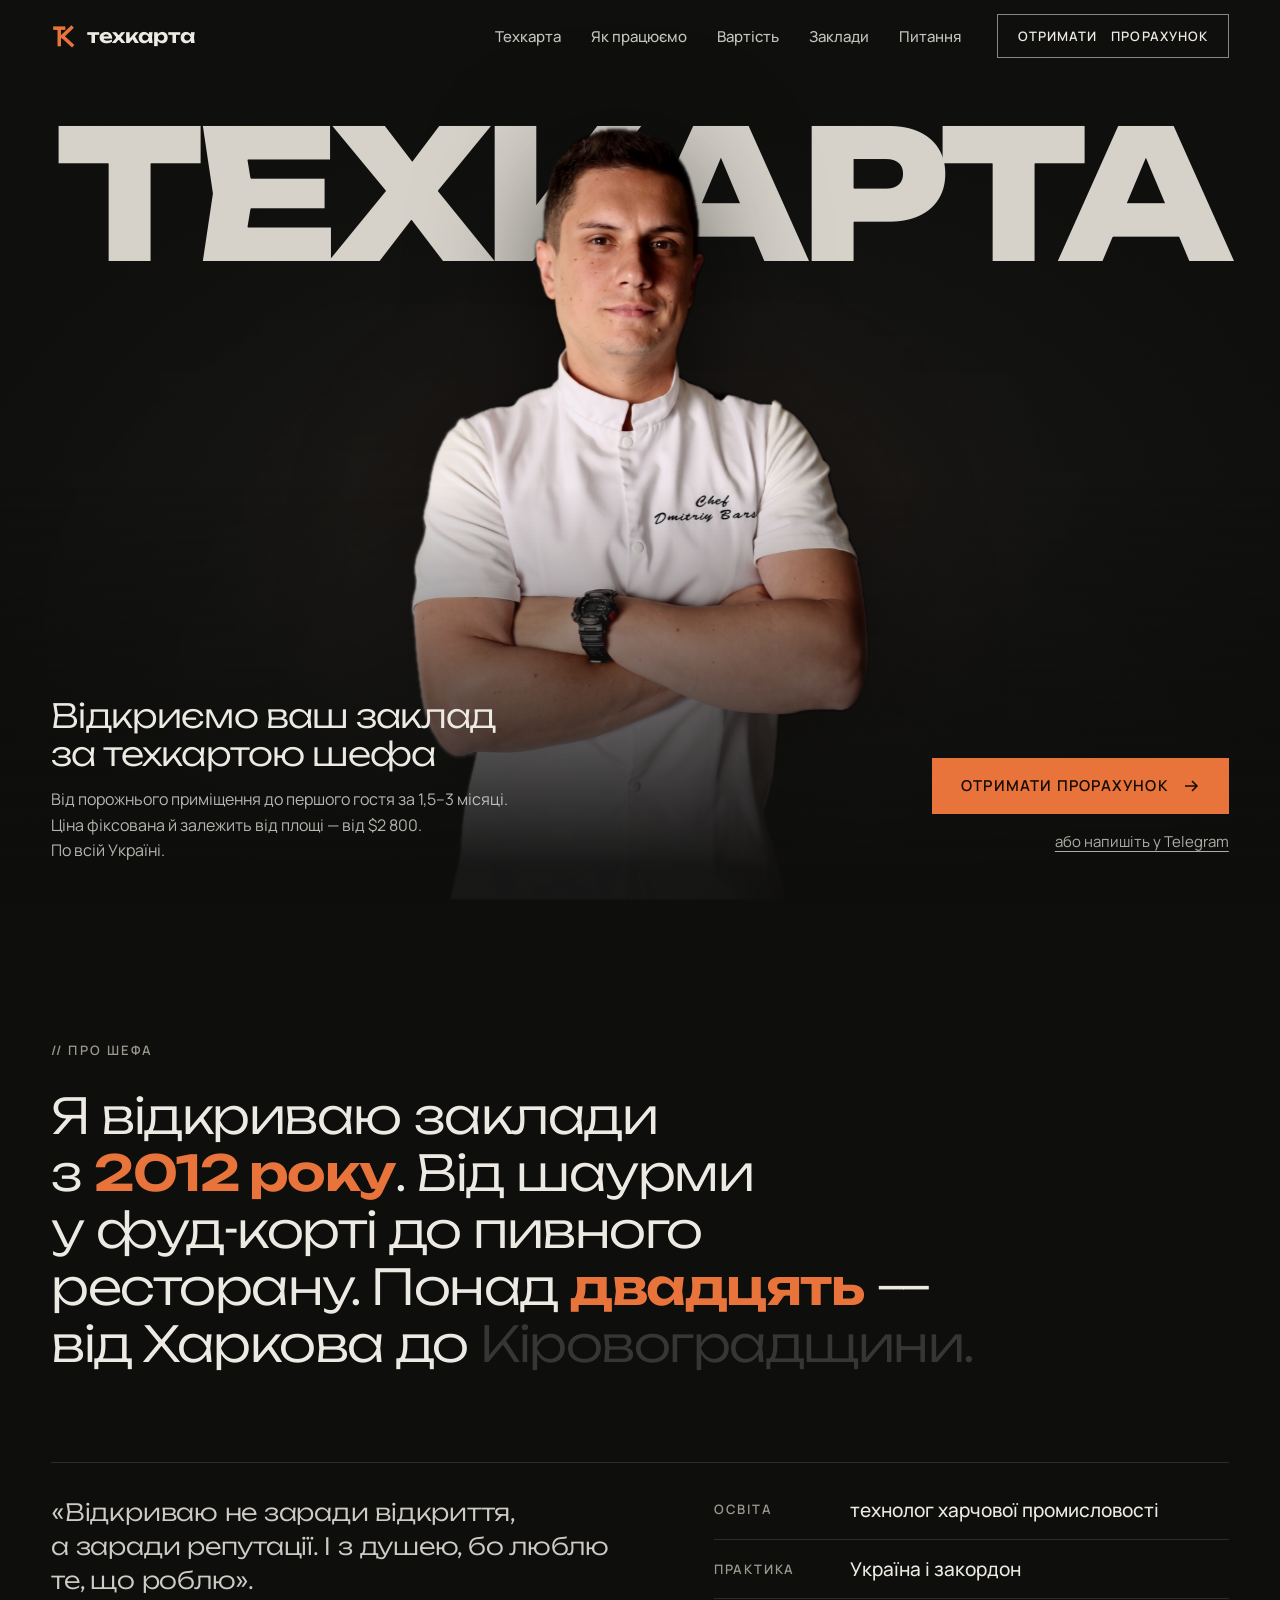
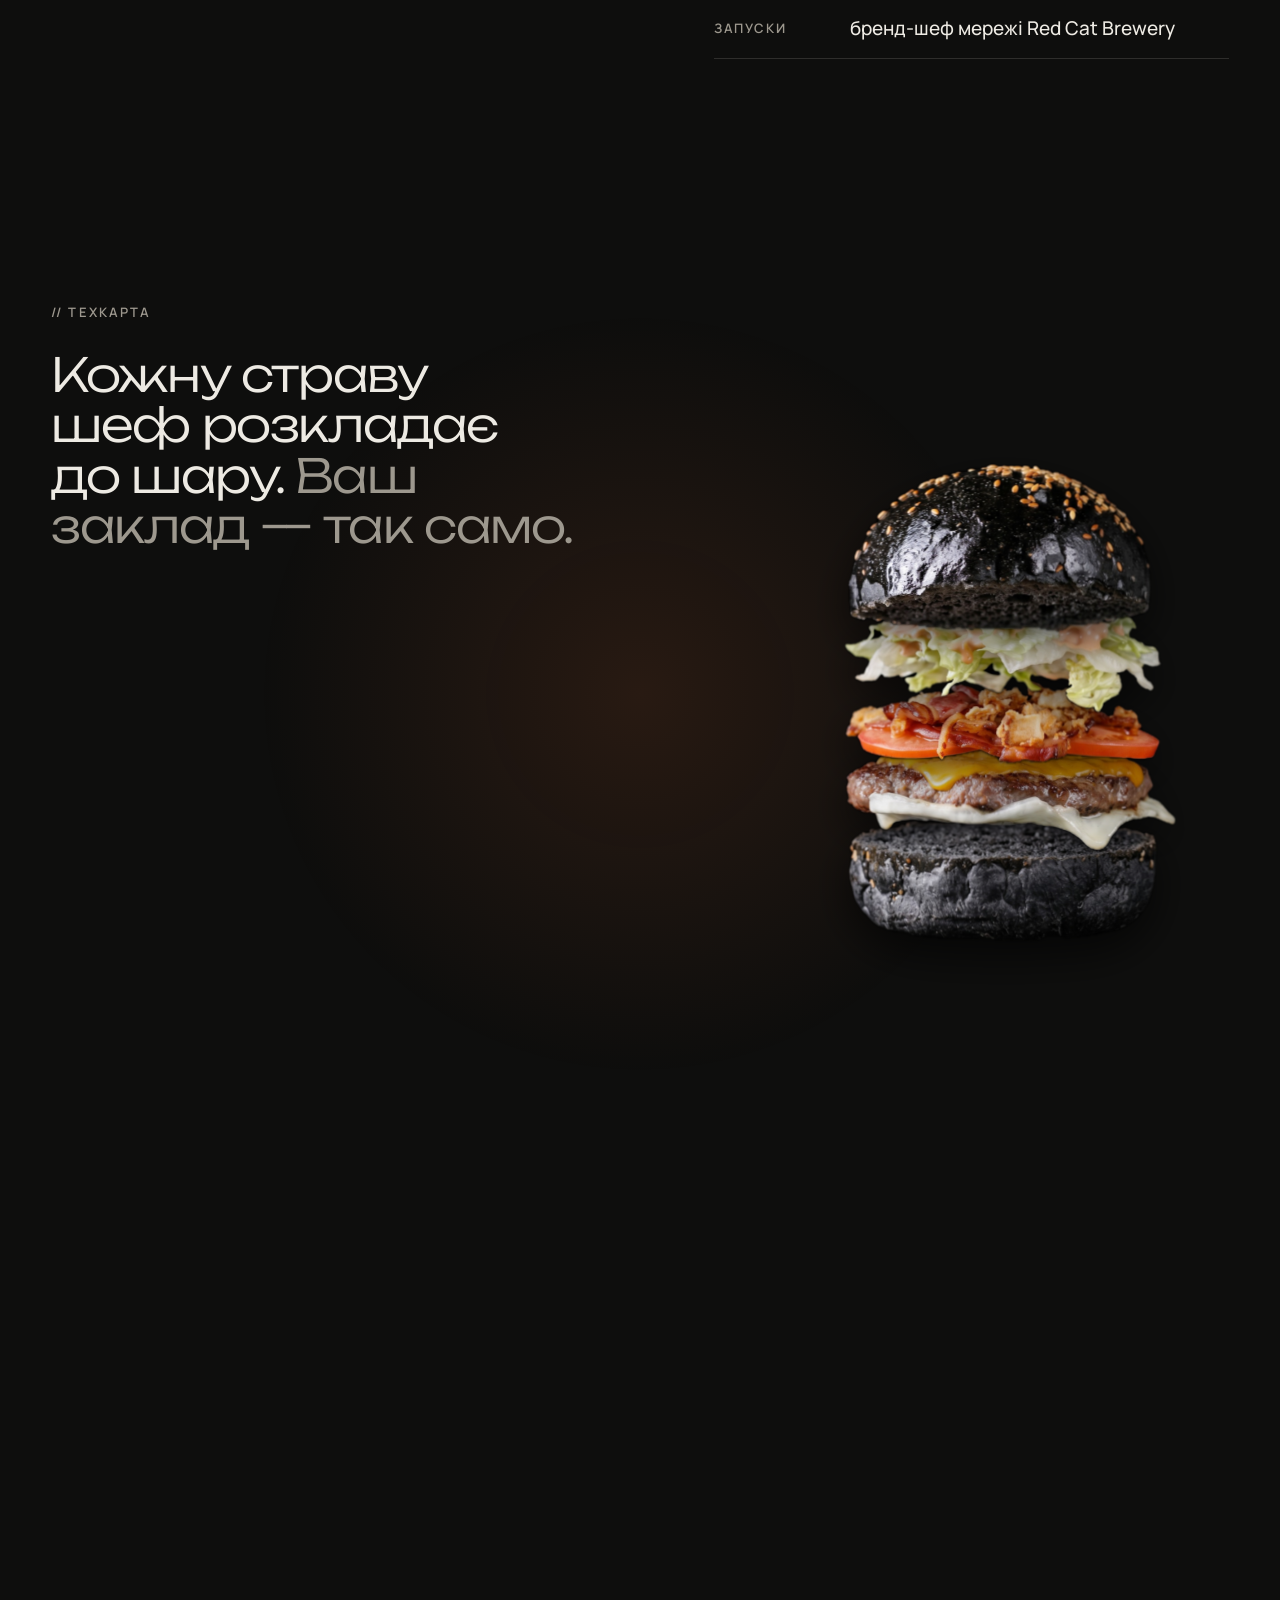
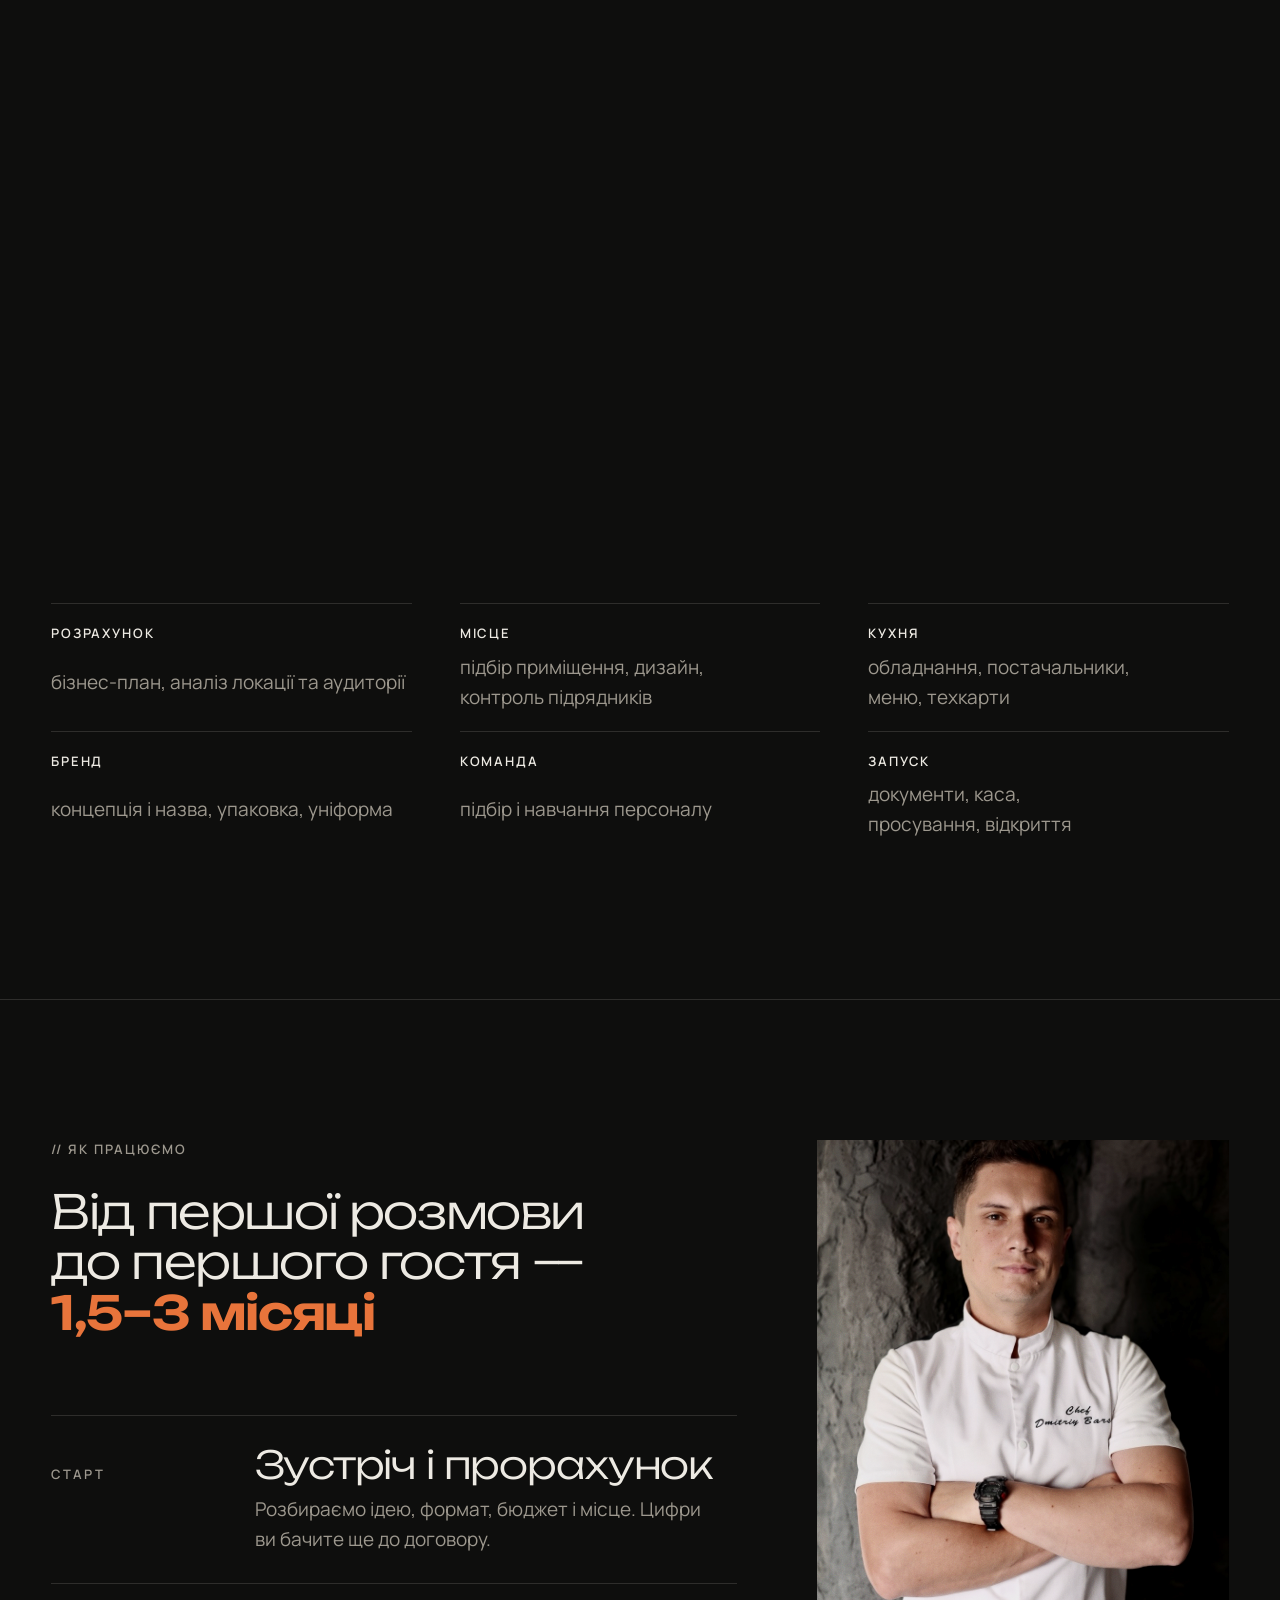
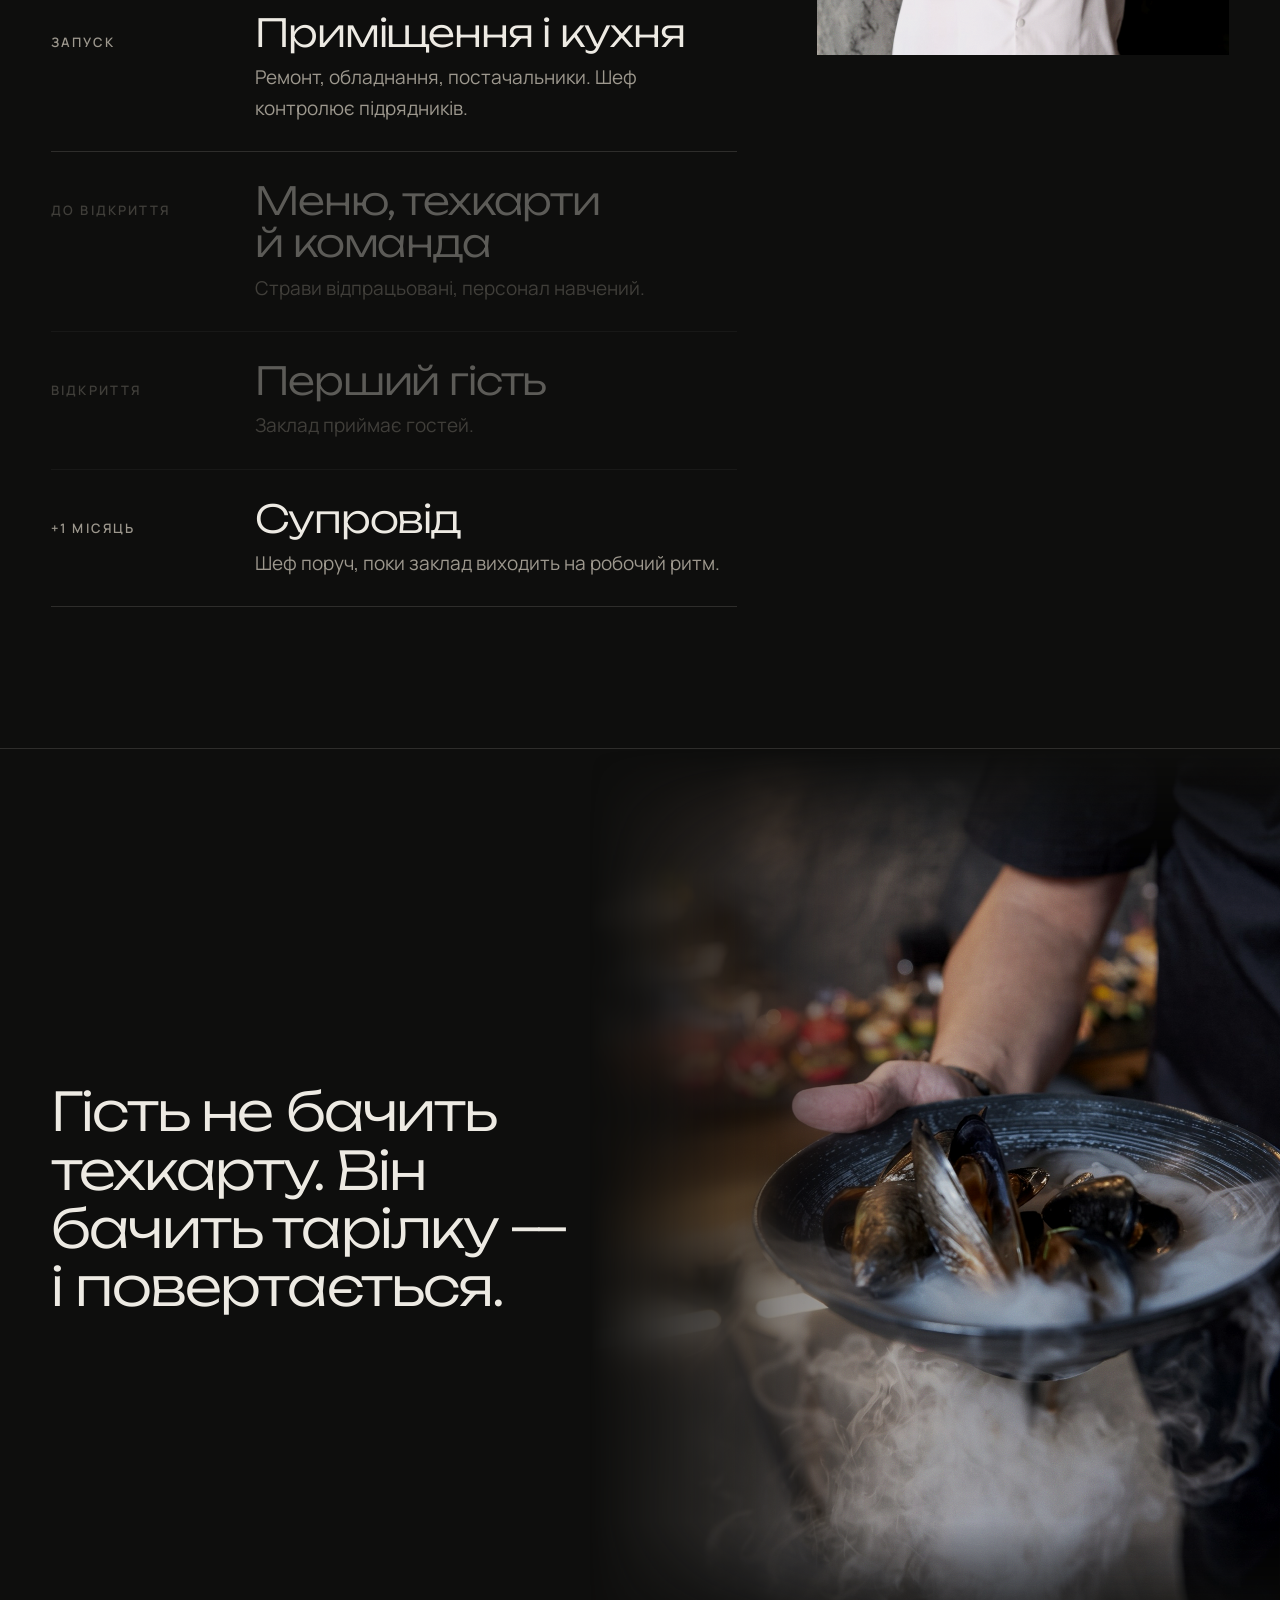
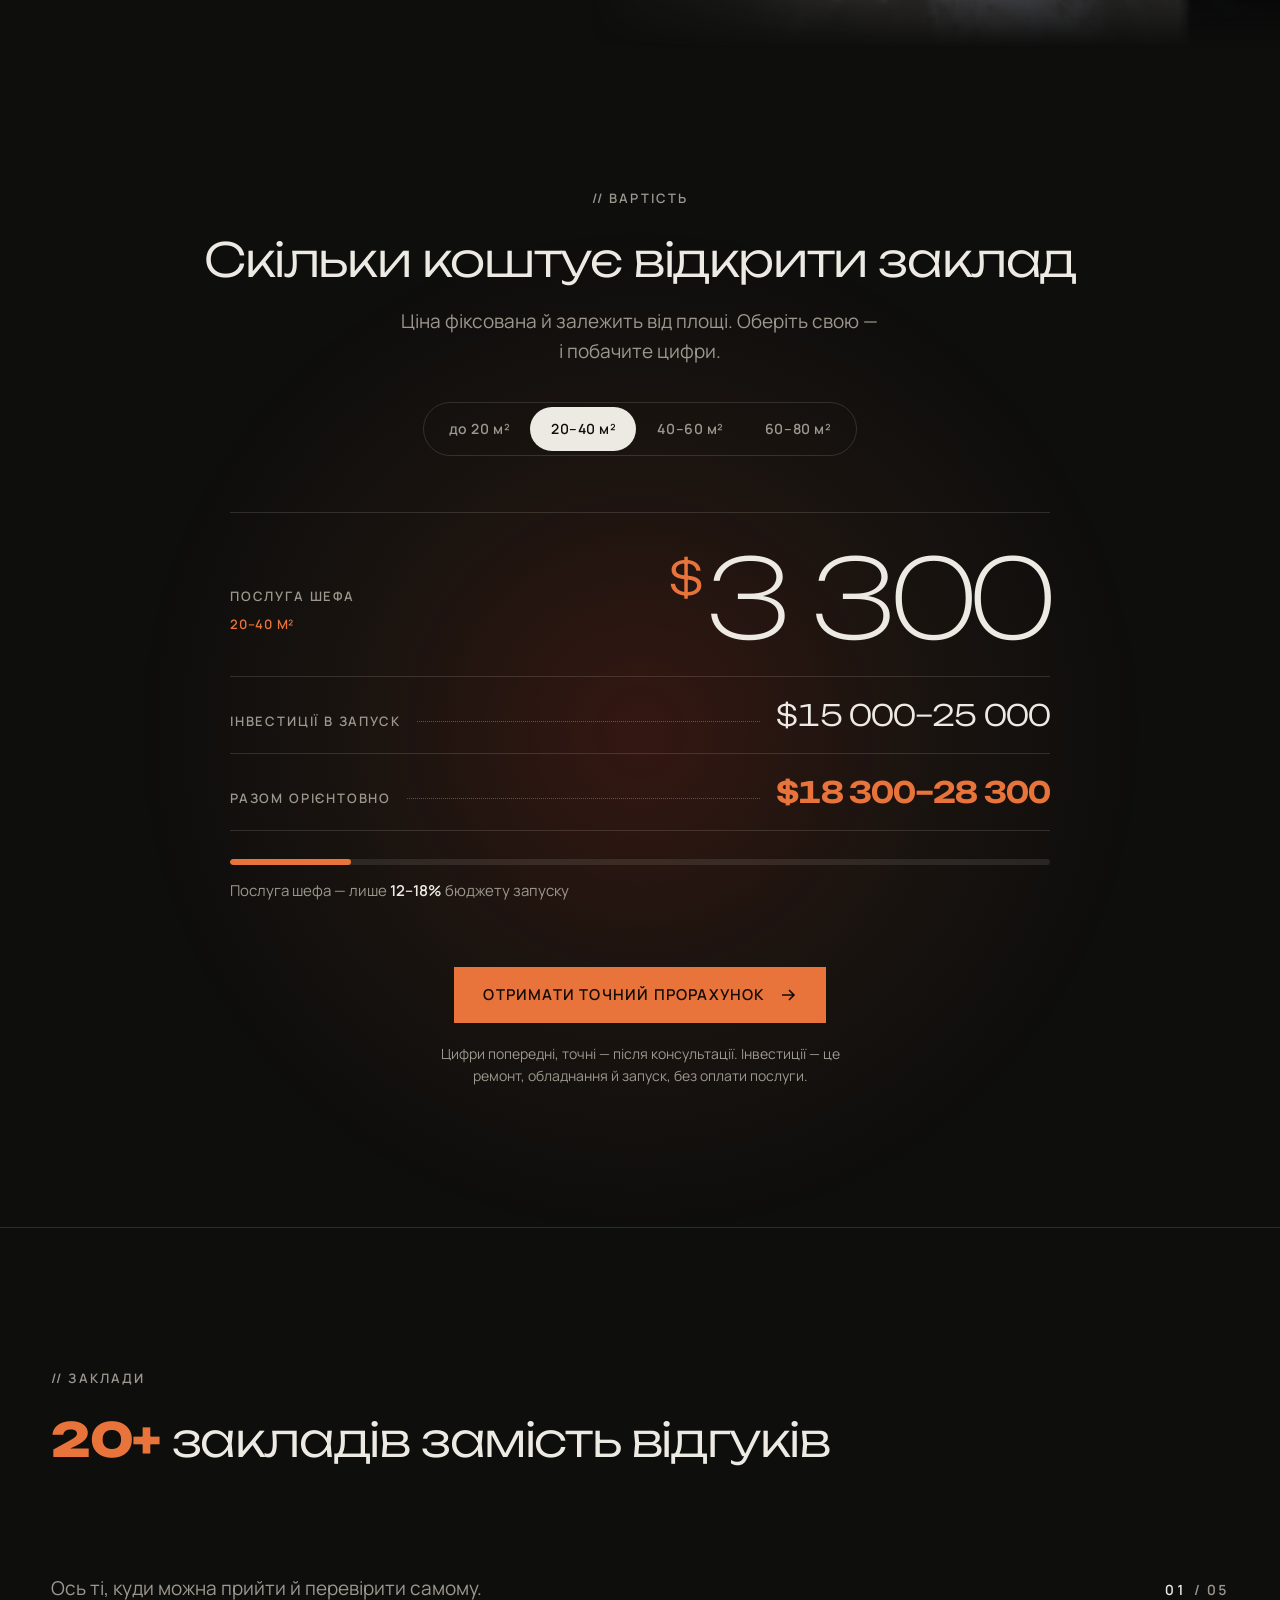
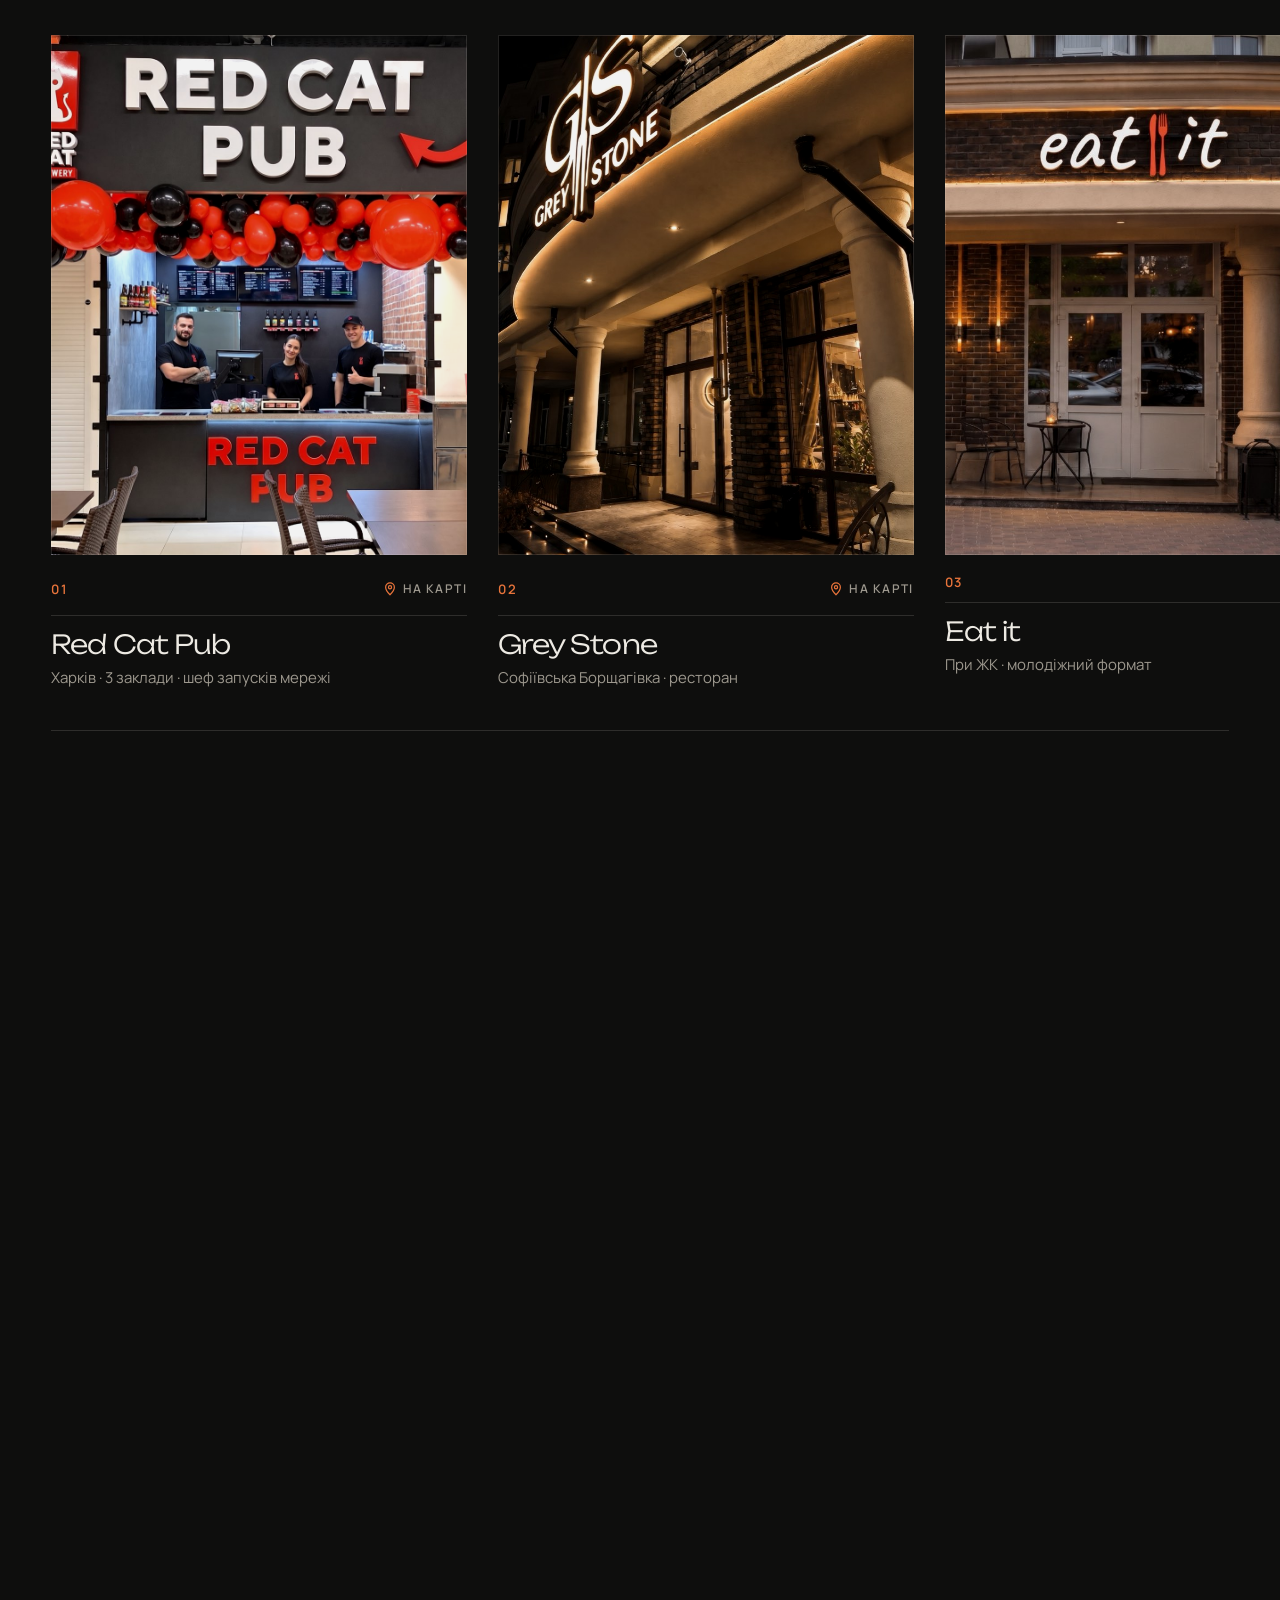
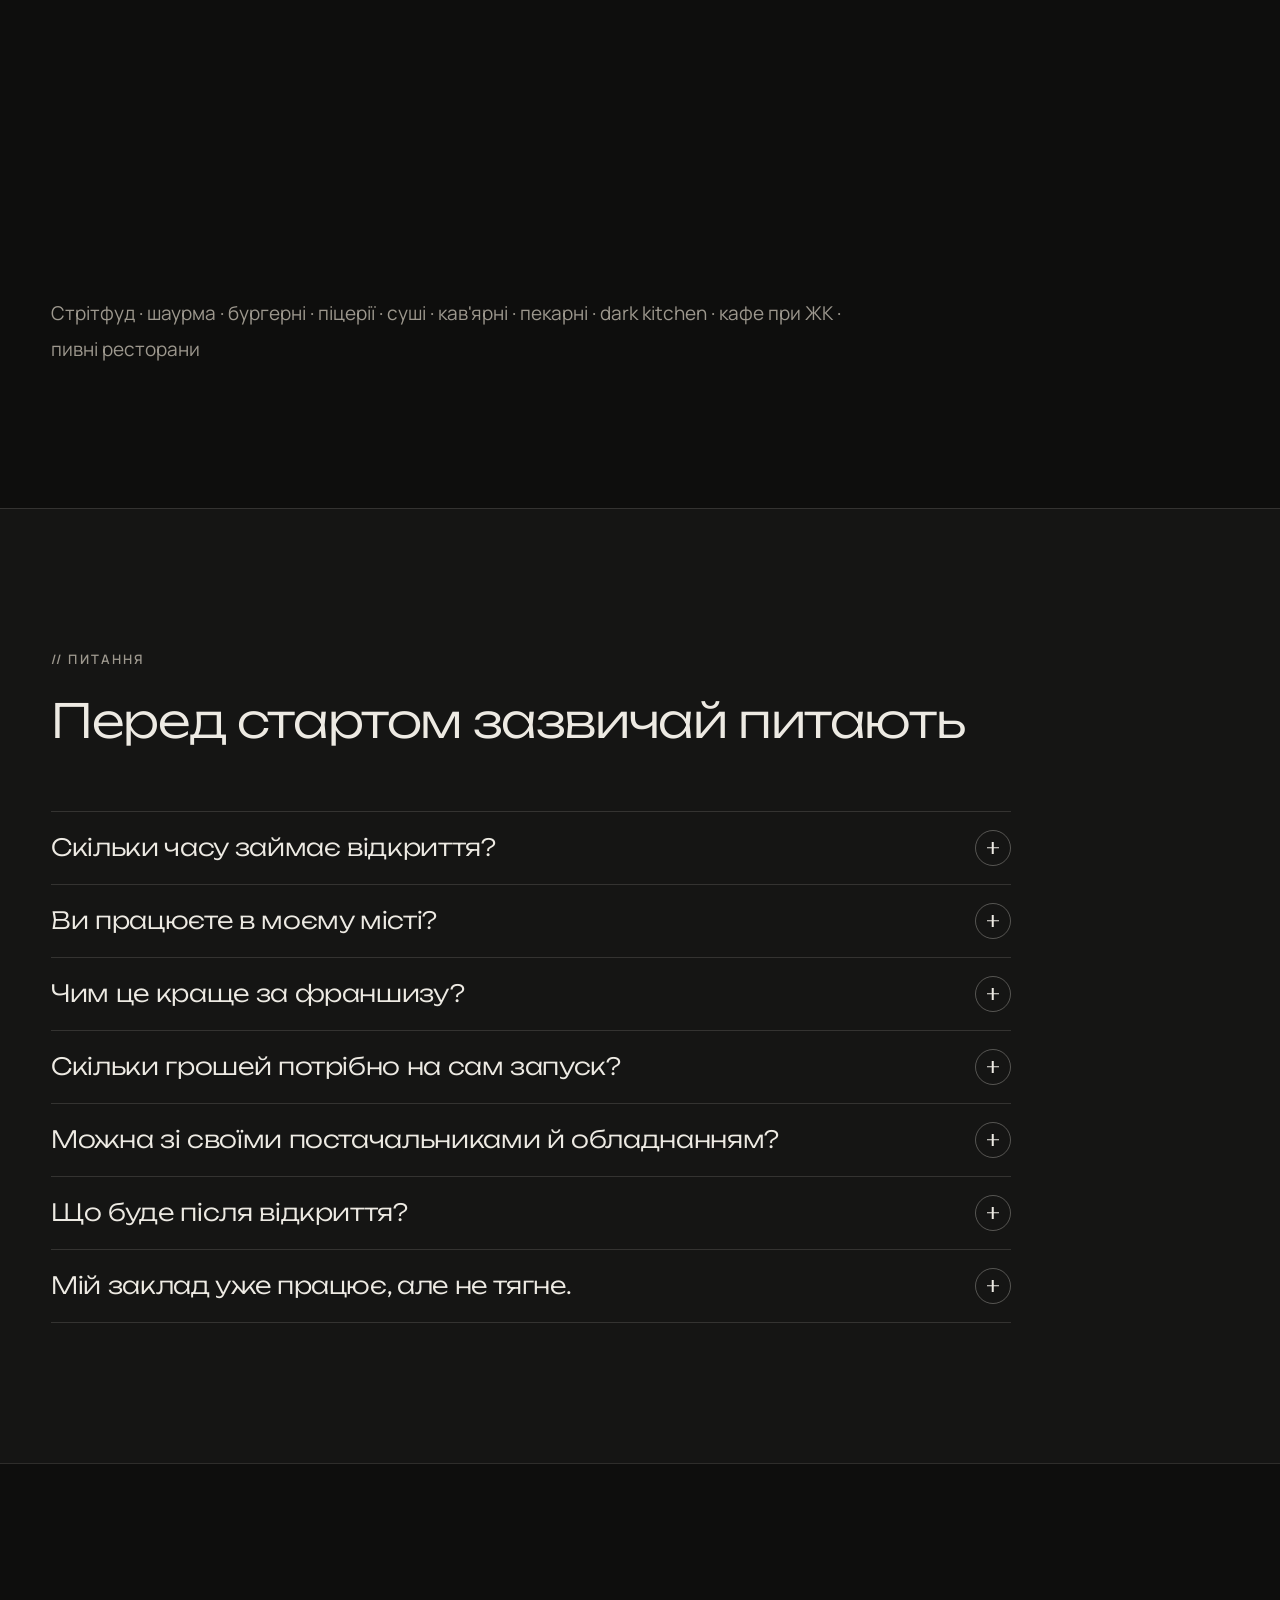
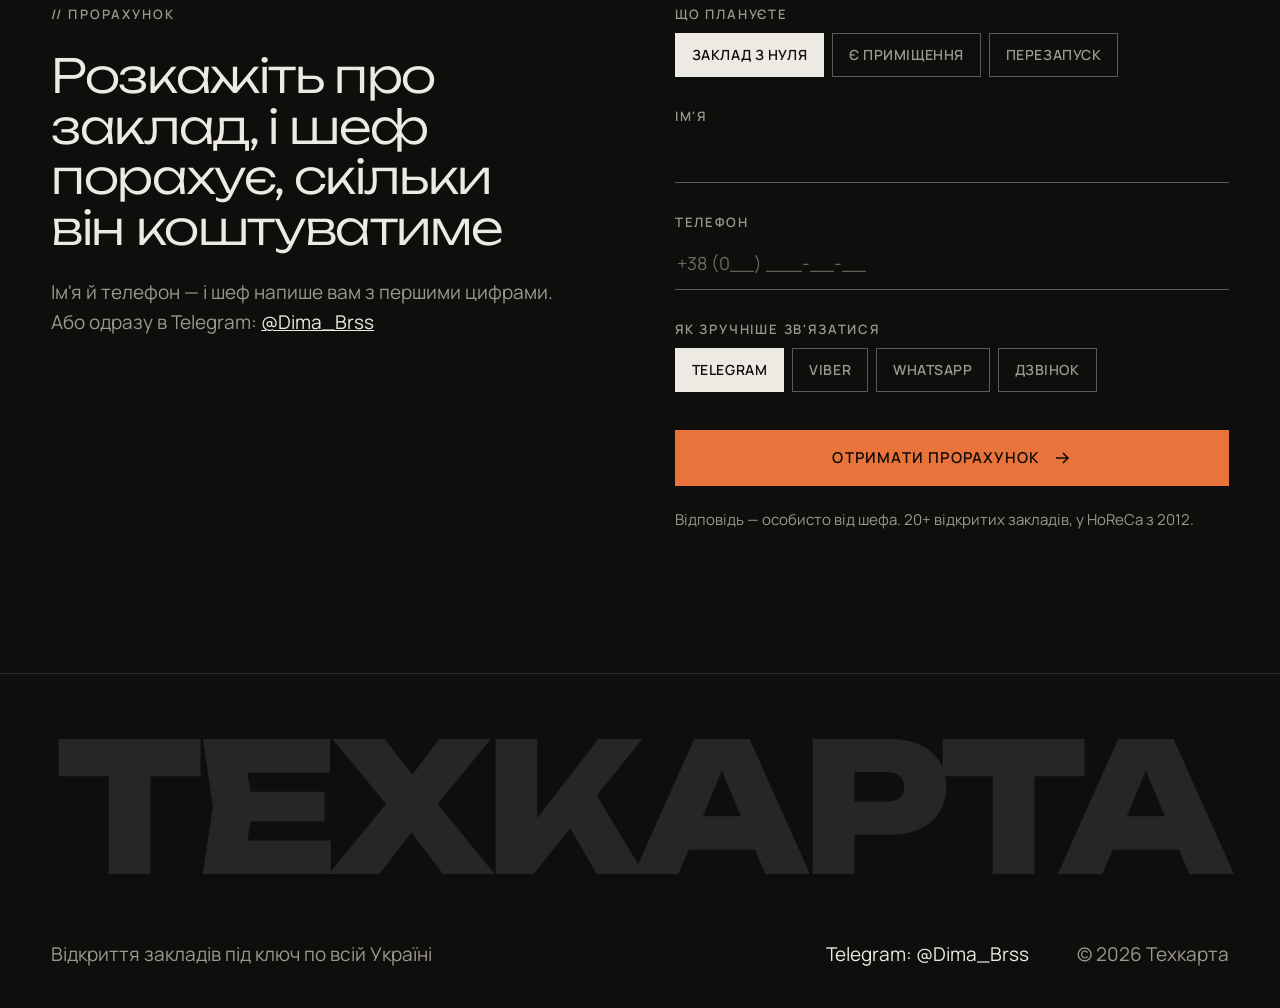
==== commit 5a195f8c: "Вартість: примітка під кнопкою, коротша й дрібніша; кнопка на мобілці в один рядок Co-Authored-By: C" ====
--- a/public/index.html
+++ b/public/index.html
@@ -23,7 +23,7 @@
 <link rel="preconnect" href="https://fonts.googleapis.com">
 <link rel="preconnect" href="https://fonts.gstatic.com" crossorigin>
 <link href="https://fonts.googleapis.com/css2?family=Unbounded:wght@200;300;600;800&family=Manrope:wght@400;500;600;700&family=IBM+Plex+Mono:wght@600&display=swap" rel="stylesheet">
-<link rel="stylesheet" href="css/style.css?v=hdr1">
+<link rel="stylesheet" href="css/style.css?v=hdr2">
 </head>
 <body>
 <div class="preloader" aria-hidden="true">
@@ -181,8 +181,8 @@
         </div>
       </div>
       <div class="cost__after">
-        <p class="cost__note">Цифри попередні: точний прорахунок&nbsp;— після консультації. Інвестиції&nbsp;— це&nbsp;ремонт, обладнання й&nbsp;запуск, без&nbsp;оплати послуги. Окупність рахуємо в&nbsp;бізнес-плані під&nbsp;ваш формат і&nbsp;місто.</p>
         <a class="btn btn--fill cost__cta" href="#rozrakhunok" data-pick-area>Отримати точний прорахунок <svg viewBox="0 0 18 18" fill="none" aria-hidden="true"><path d="M3 9h12M10 4l5 5-5 5" stroke="currentColor" stroke-width="1.6"/></svg></a>
+        <p class="cost__note">Цифри попередні, точні&nbsp;— після консультації. Інвестиції&nbsp;— це ремонт, обладнання й&nbsp;запуск, без оплати послуги.</p>
       </div>
     </div>
   </section>
@@ -321,6 +321,6 @@
   </div>
 </footer>
 
-<script src="js/main.js?v=hdr1" defer></script>
+<script src="js/main.js?v=hdr2" defer></script>
 </body>
 </html>
--- a/public/css/style.css
+++ b/public/css/style.css
@@ -254,8 +254,8 @@
 .chips__pill{position:absolute;z-index:0;top:0;left:0;width:0;height:0;border-radius:999px;background:var(--text);transition:transform .5s var(--ease),width .5s var(--ease)}
 .chip:focus-visible{outline:2px solid var(--accent);outline-offset:2px}
 .cost__after{display:flex;flex-direction:column;align-items:center}
-.cost__note{max-width:560px;color:var(--muted);font-size:15px}
-.cost__cta{margin-top:32px}
+.cost__note{max-width:440px;margin-top:20px;color:var(--muted);font-size:14px;line-height:1.55}
+.cost__cta{margin-top:8px}
 .calc{width:100%;max-width:820px;margin-inline:auto;text-align:left;border-top:1px solid var(--line)}
 .calc__top{display:flex;justify-content:space-between;align-items:flex-end;gap:24px;padding:clamp(28px,3vw,44px) 0 clamp(20px,2.4vw,32px);border-bottom:1px solid var(--line)}
 .calc__label{font:600 13px/1.4 var(--font);letter-spacing:.14em;text-transform:uppercase;color:var(--muted)}
@@ -281,7 +281,7 @@
   .calc__top .calc__label{padding-bottom:0}
   .calc__row{flex-direction:column;gap:8px}
   .calc__dots{display:none}
-  .cost__cta{width:100%}
+  .cost__cta{width:100%;padding-inline:14px;gap:10px;letter-spacing:.04em}
 }
 
 /* ===== Заклади: список з превʼю ===== */
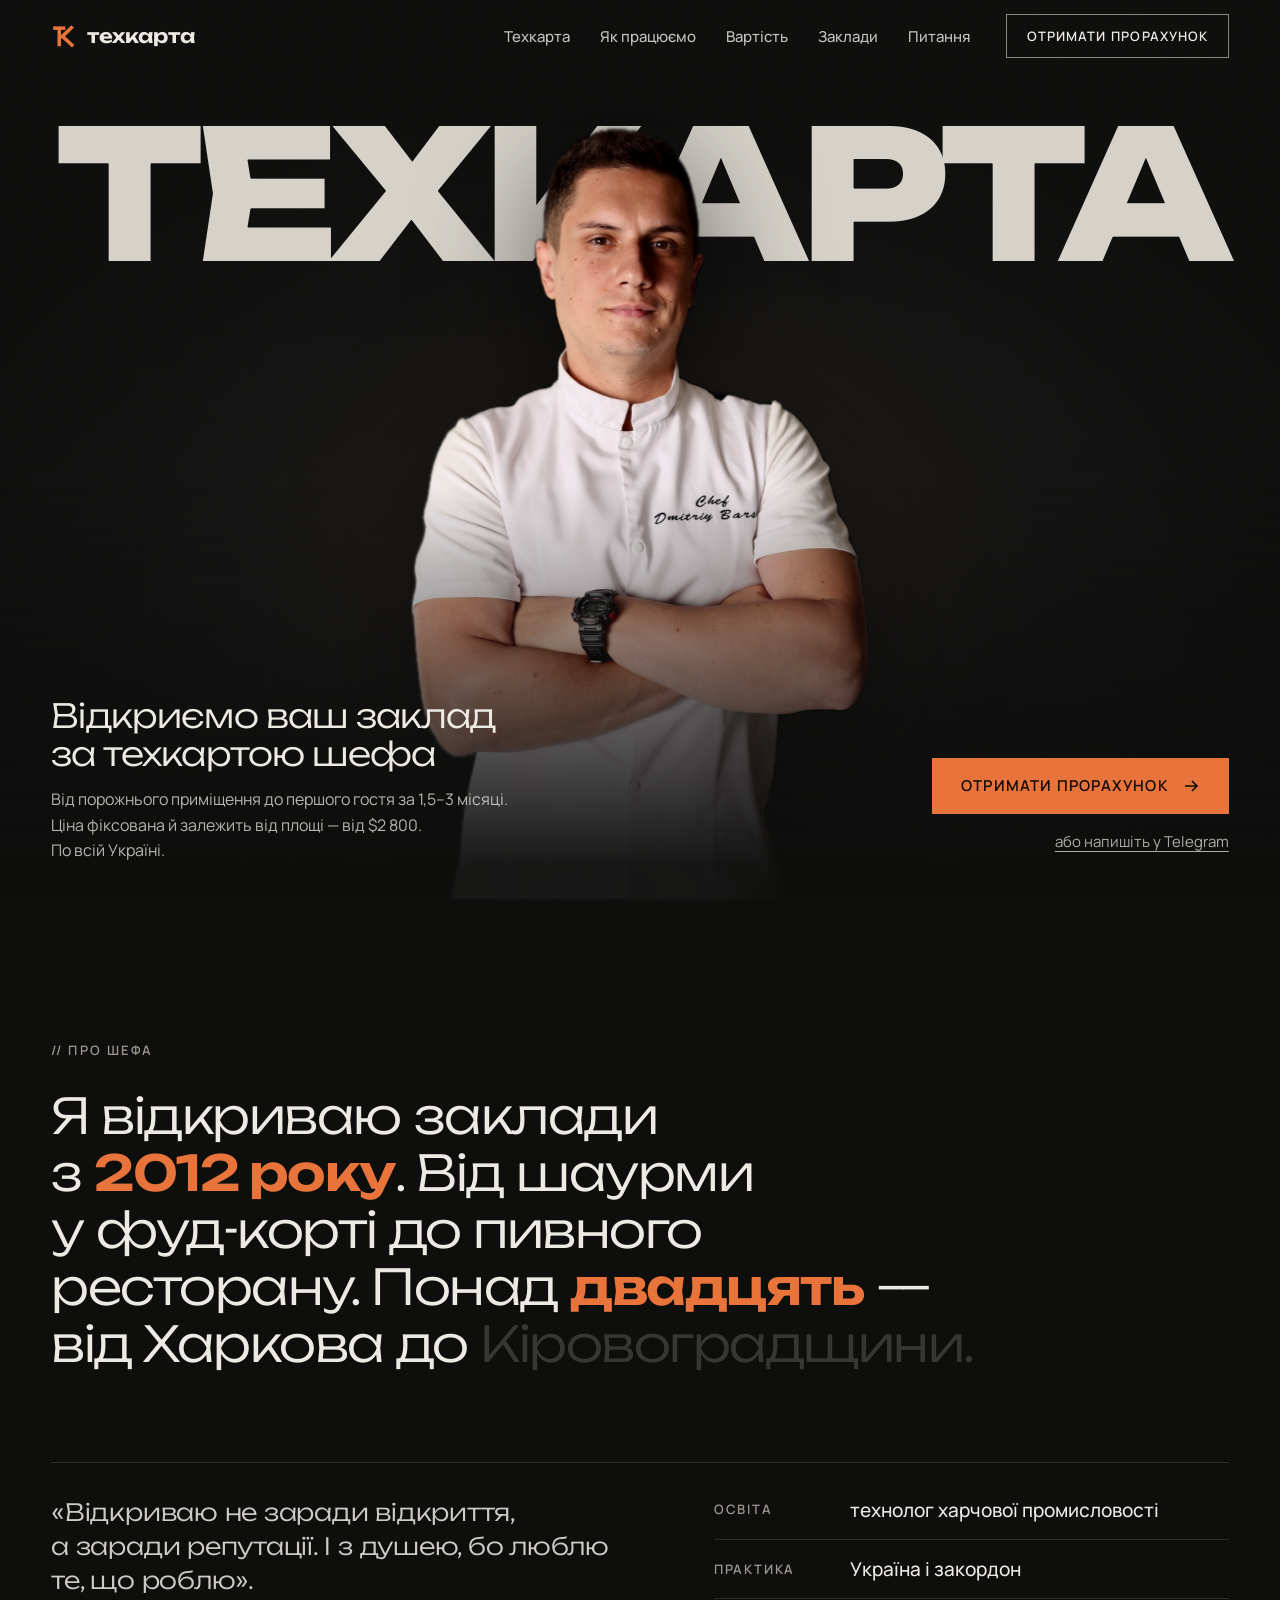
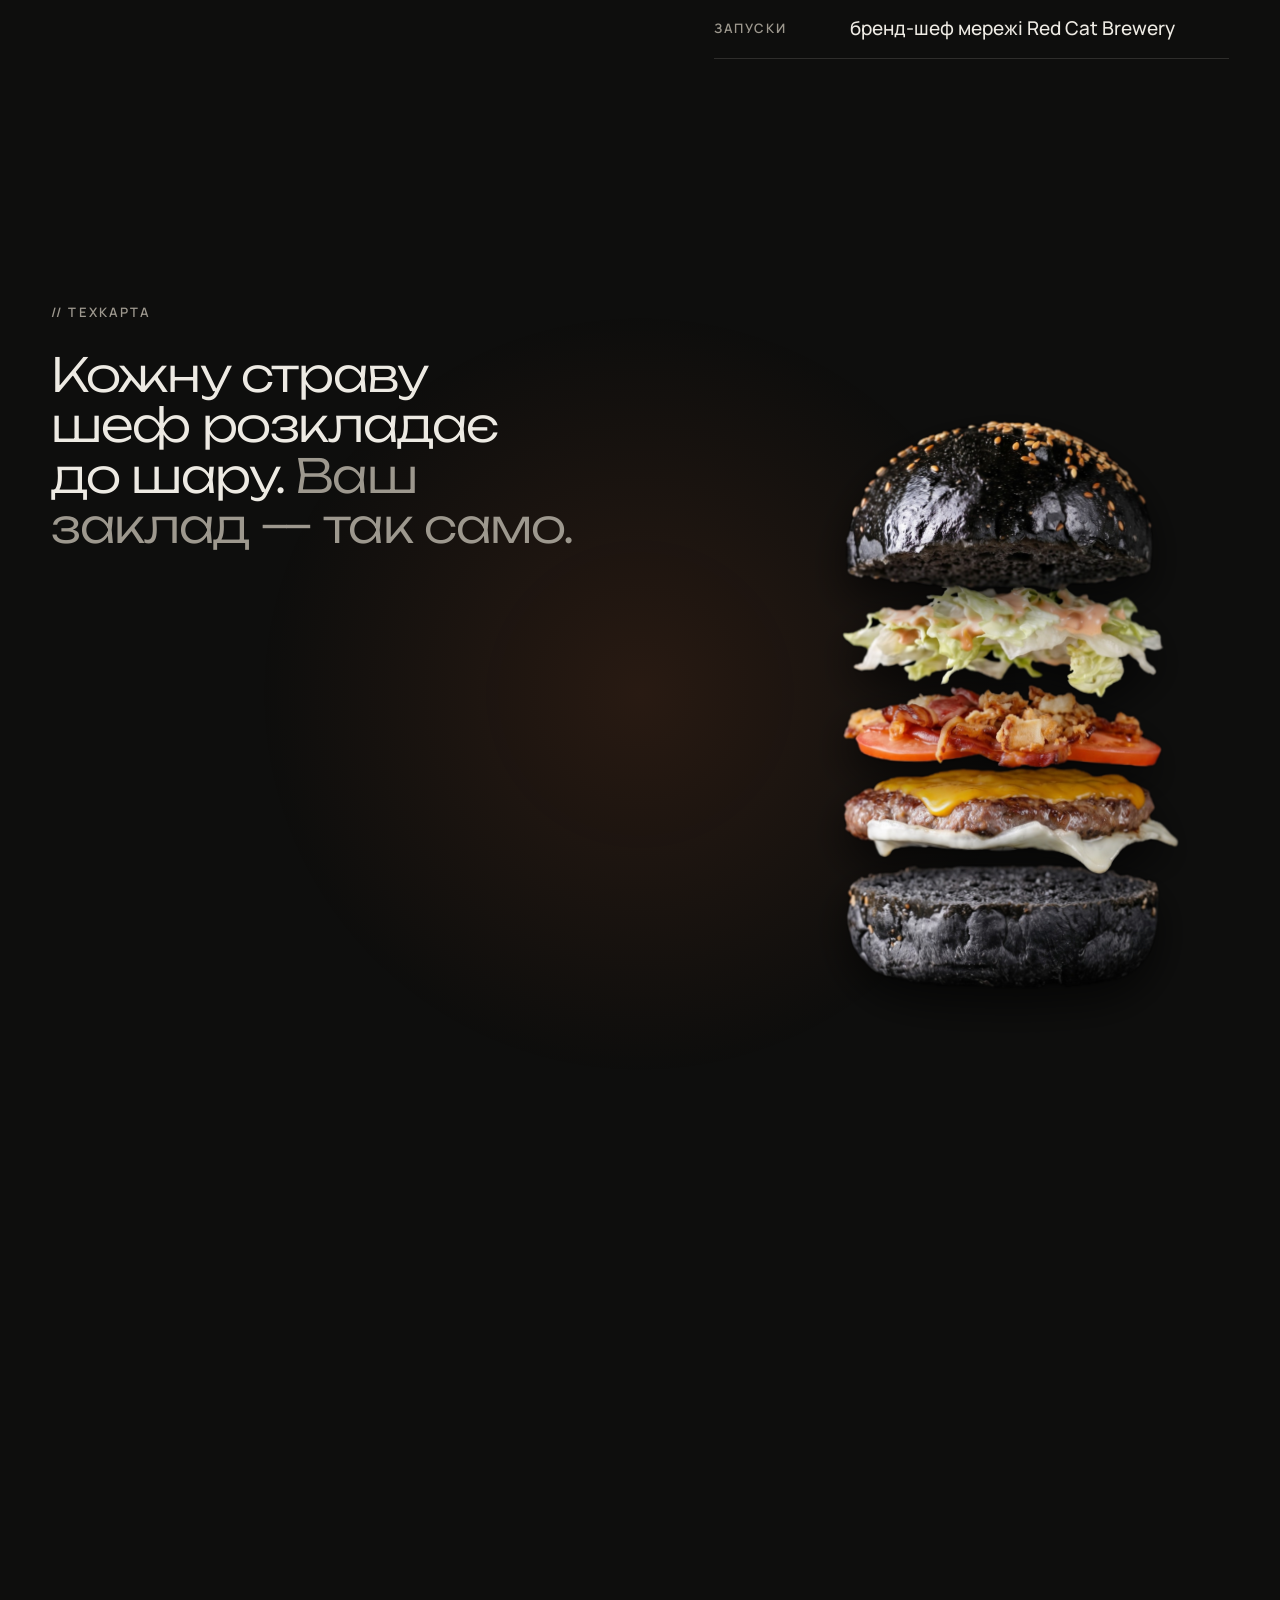
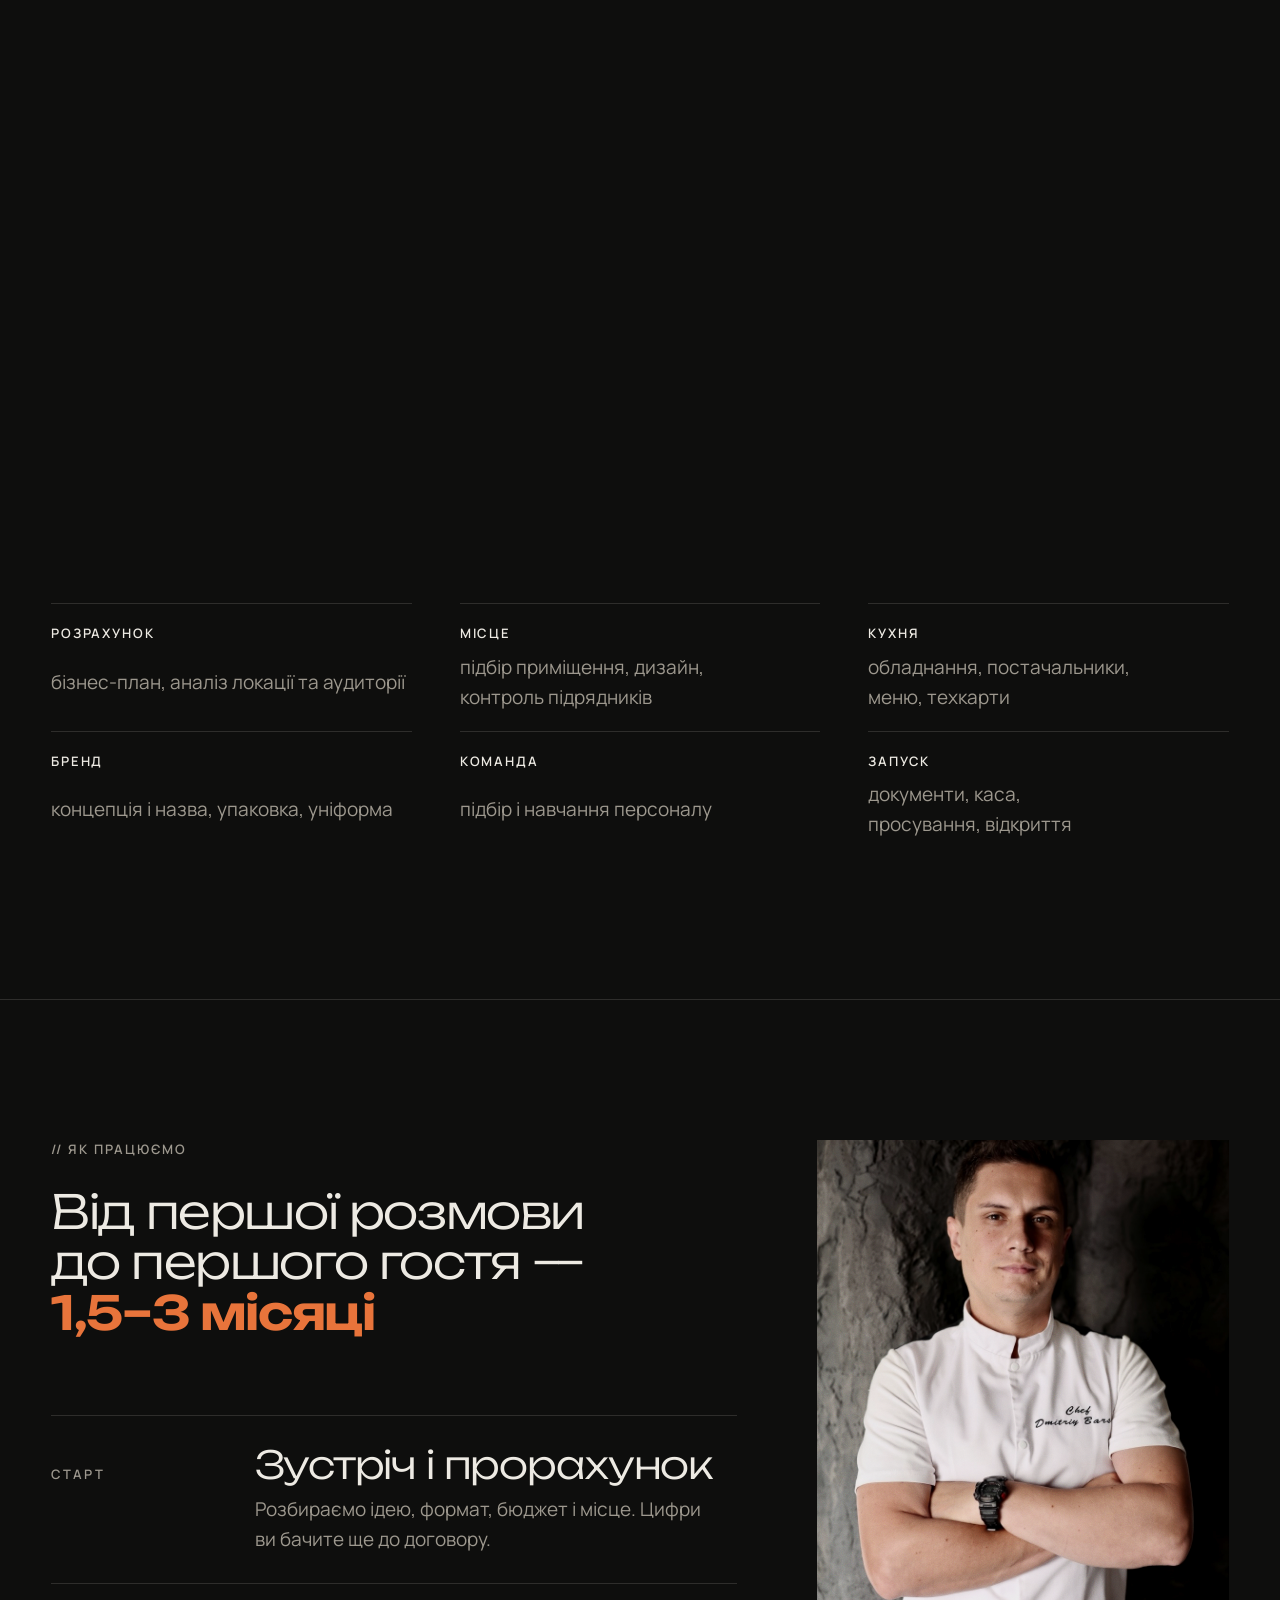
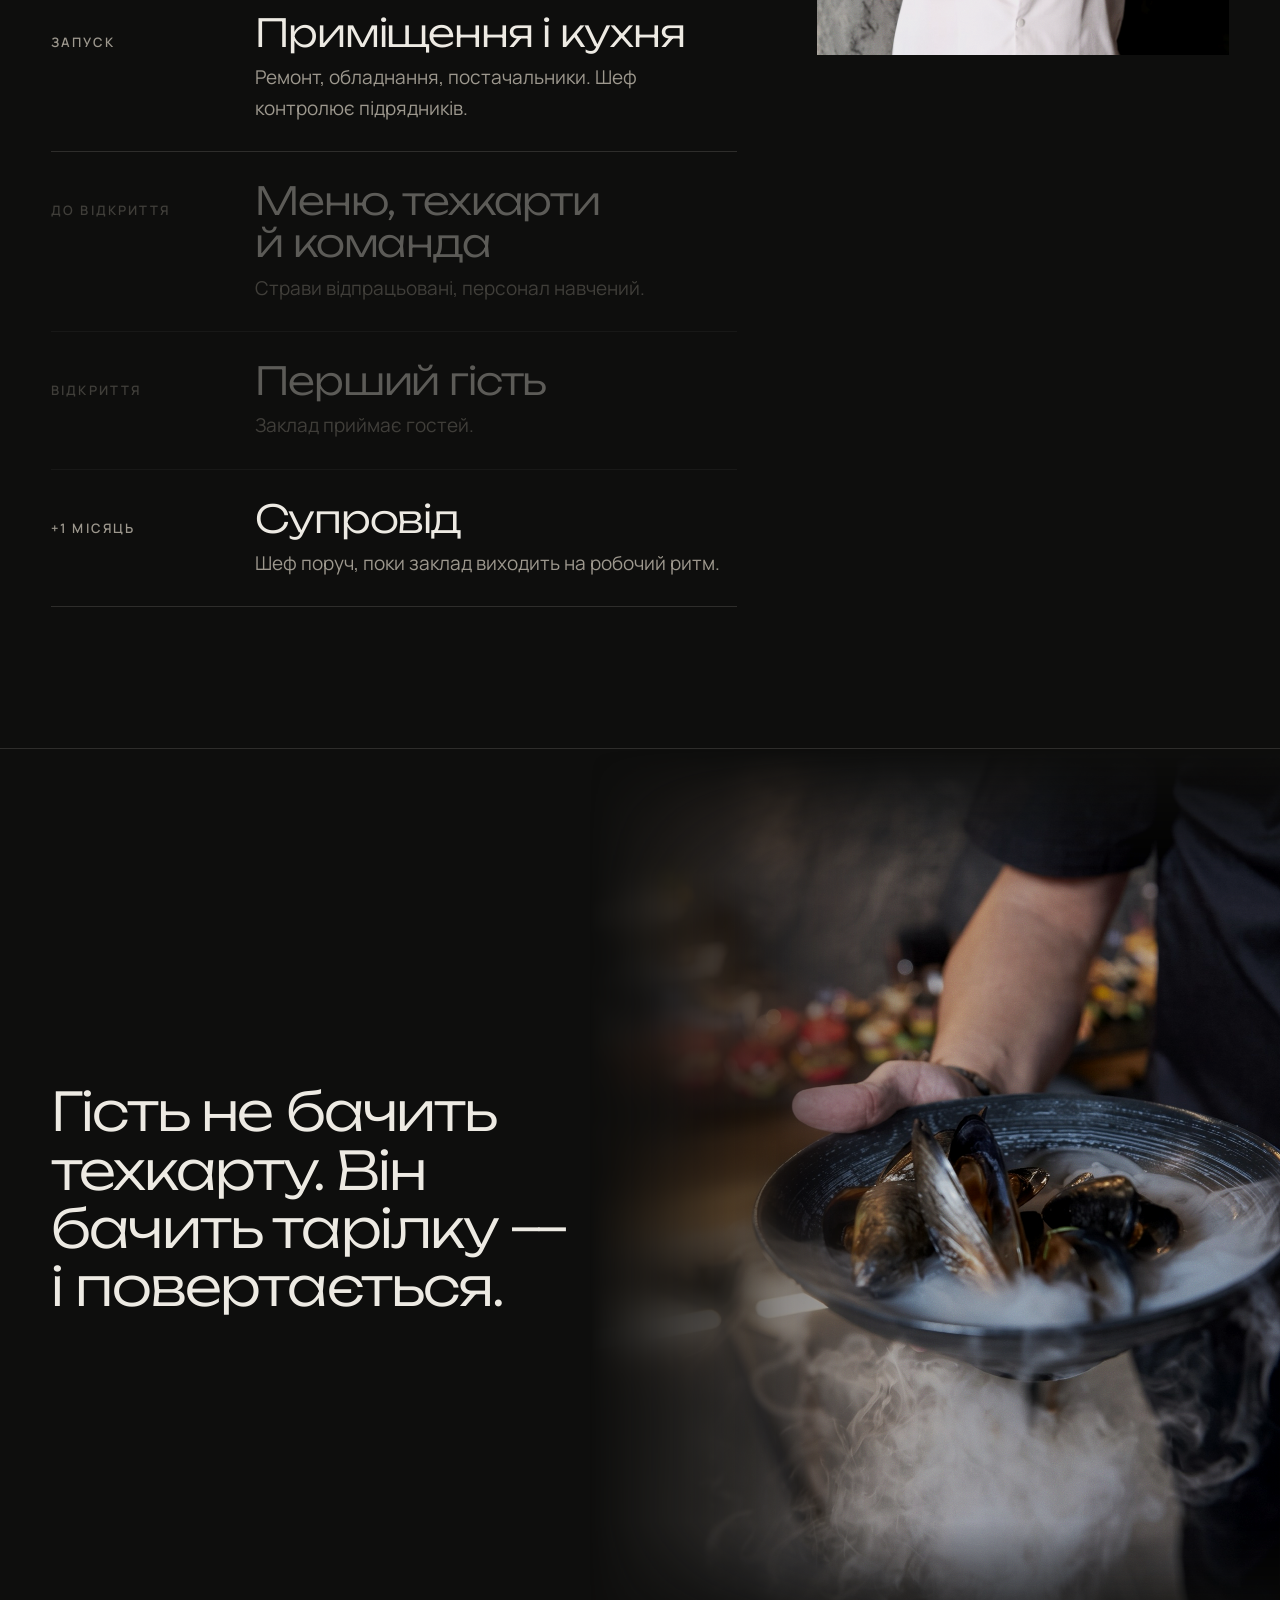
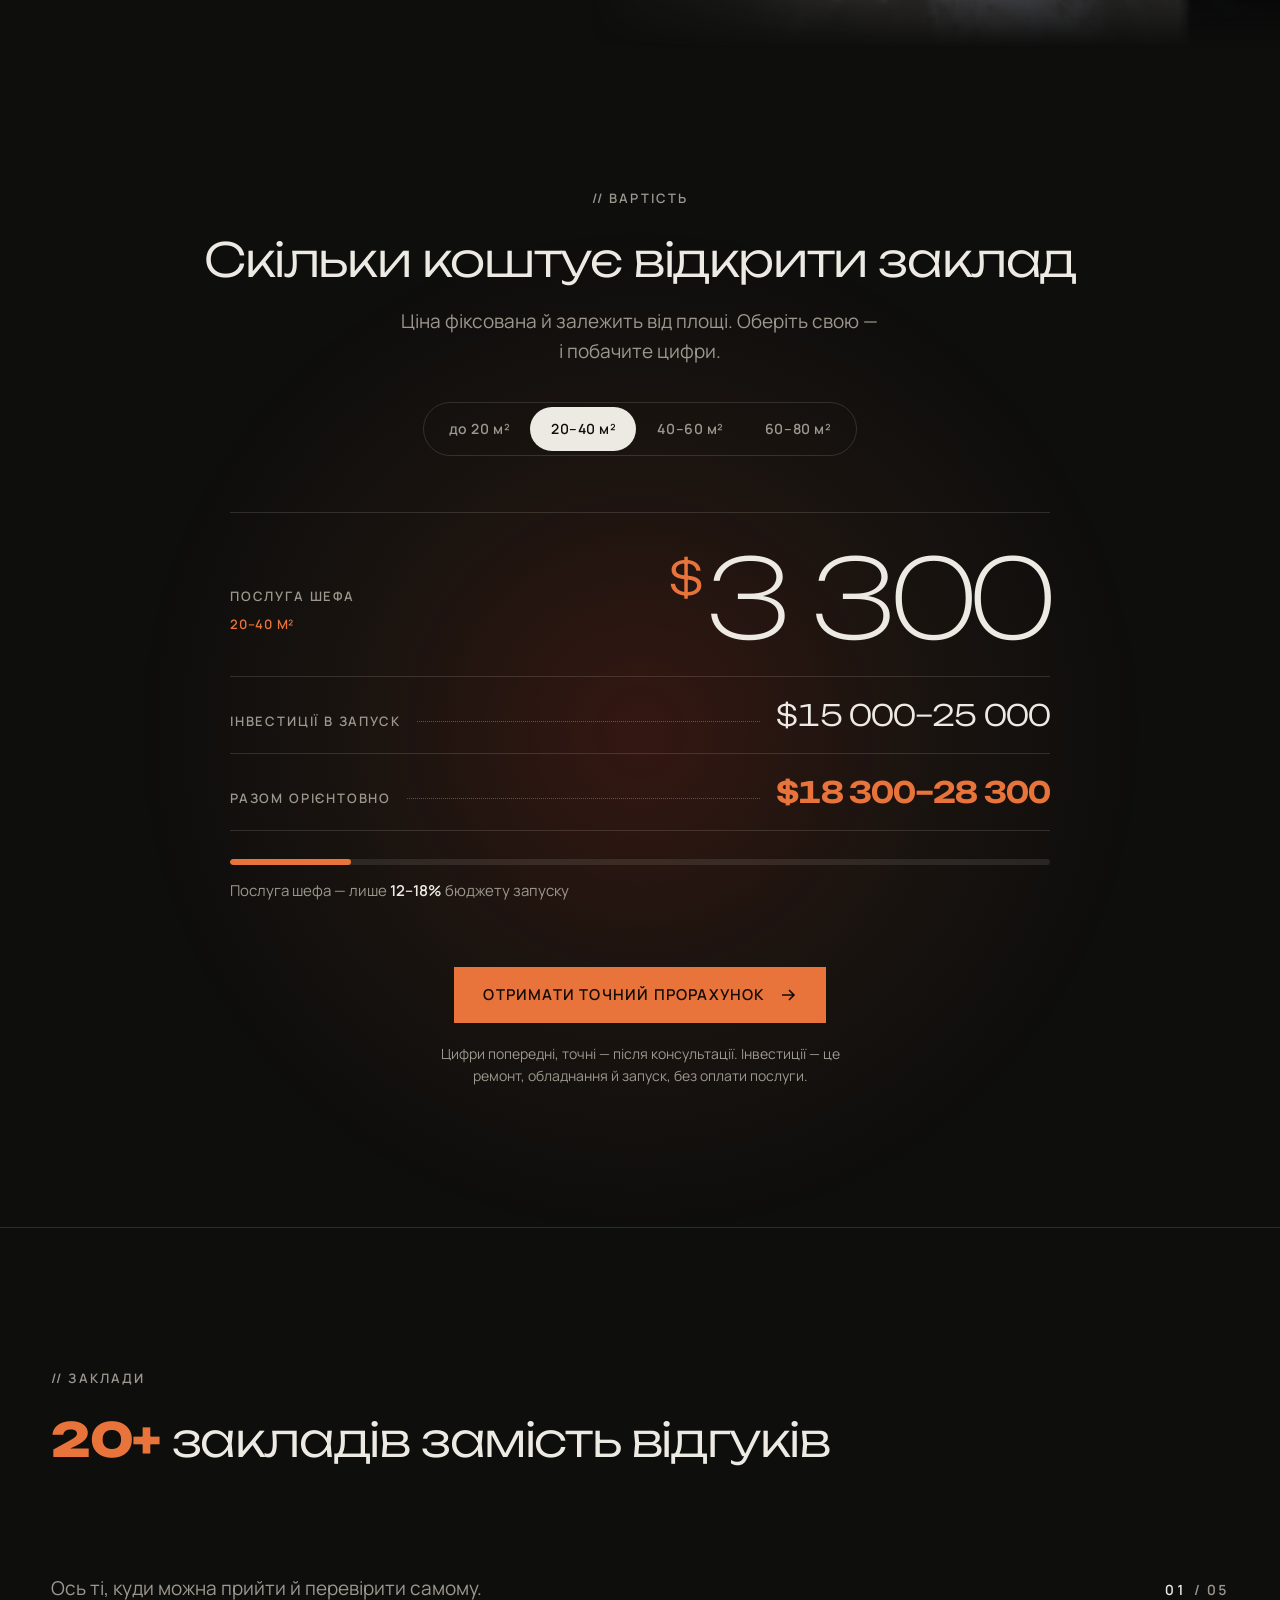
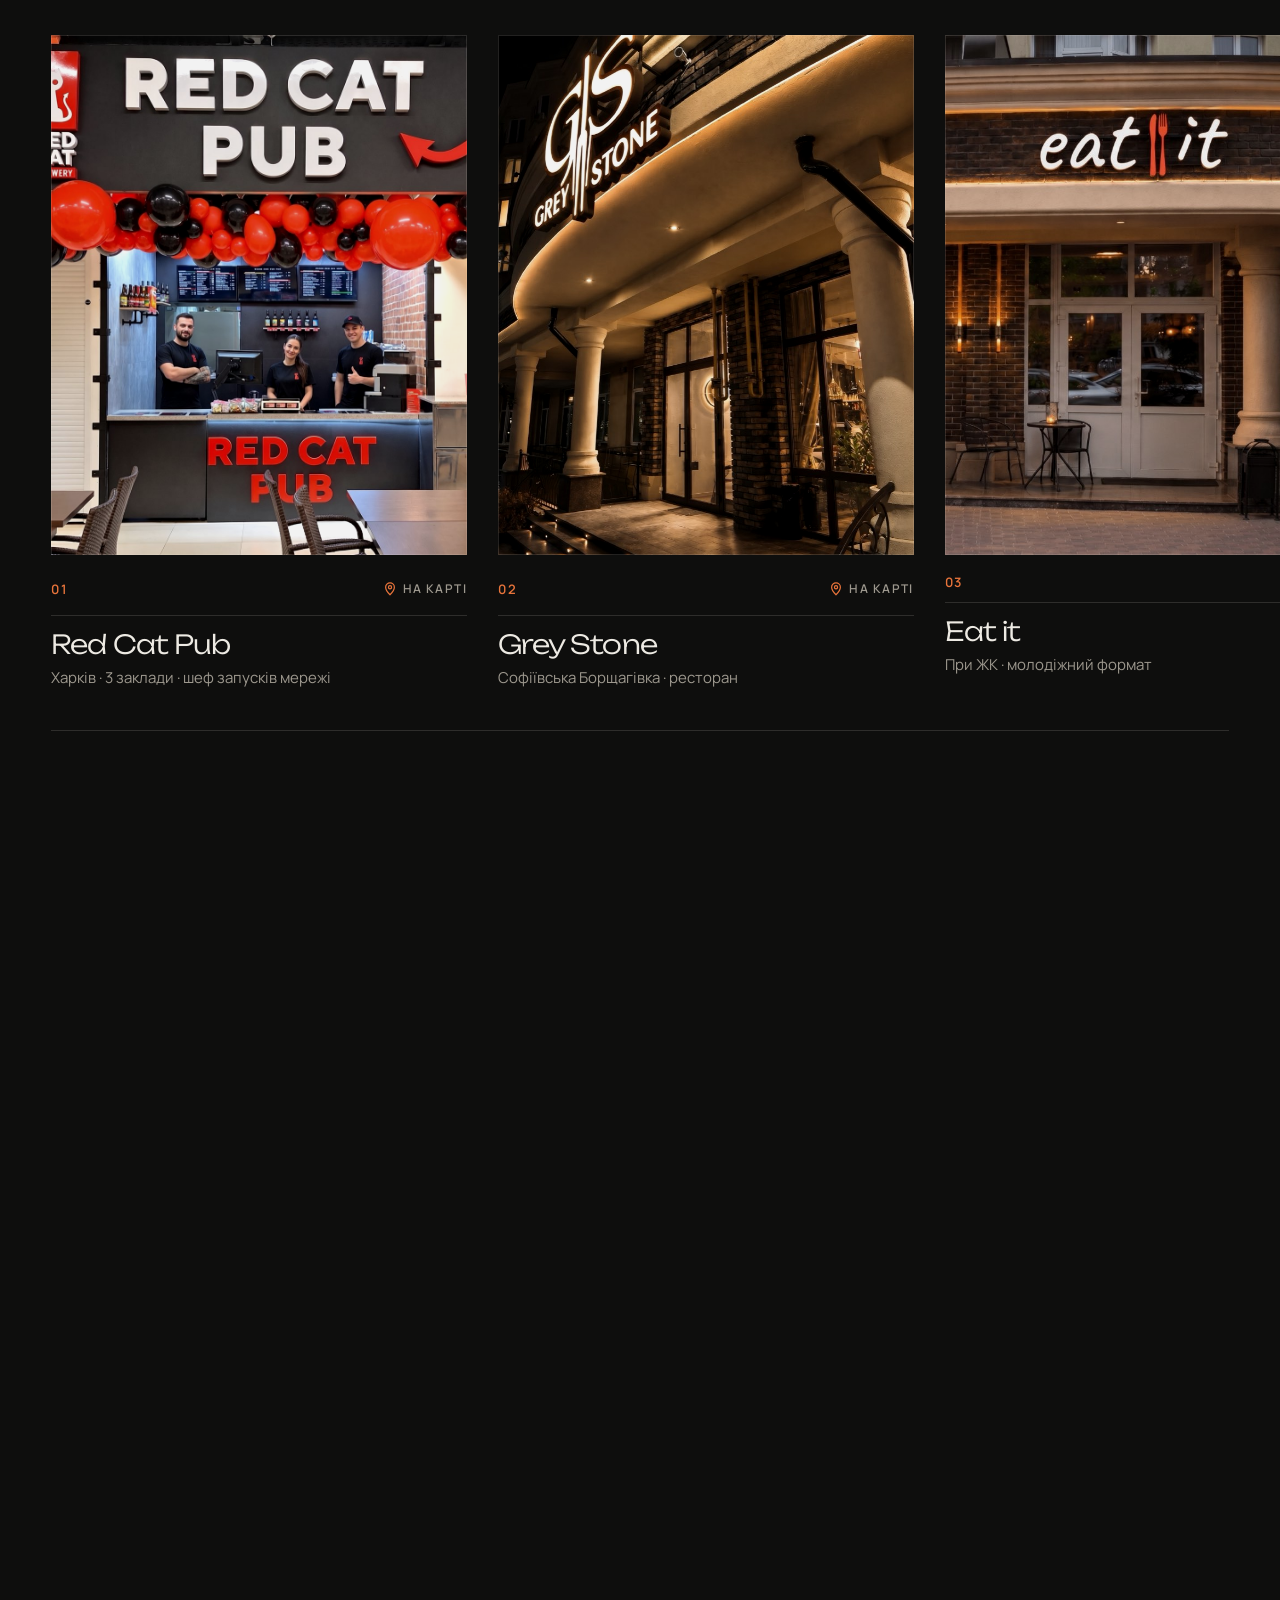
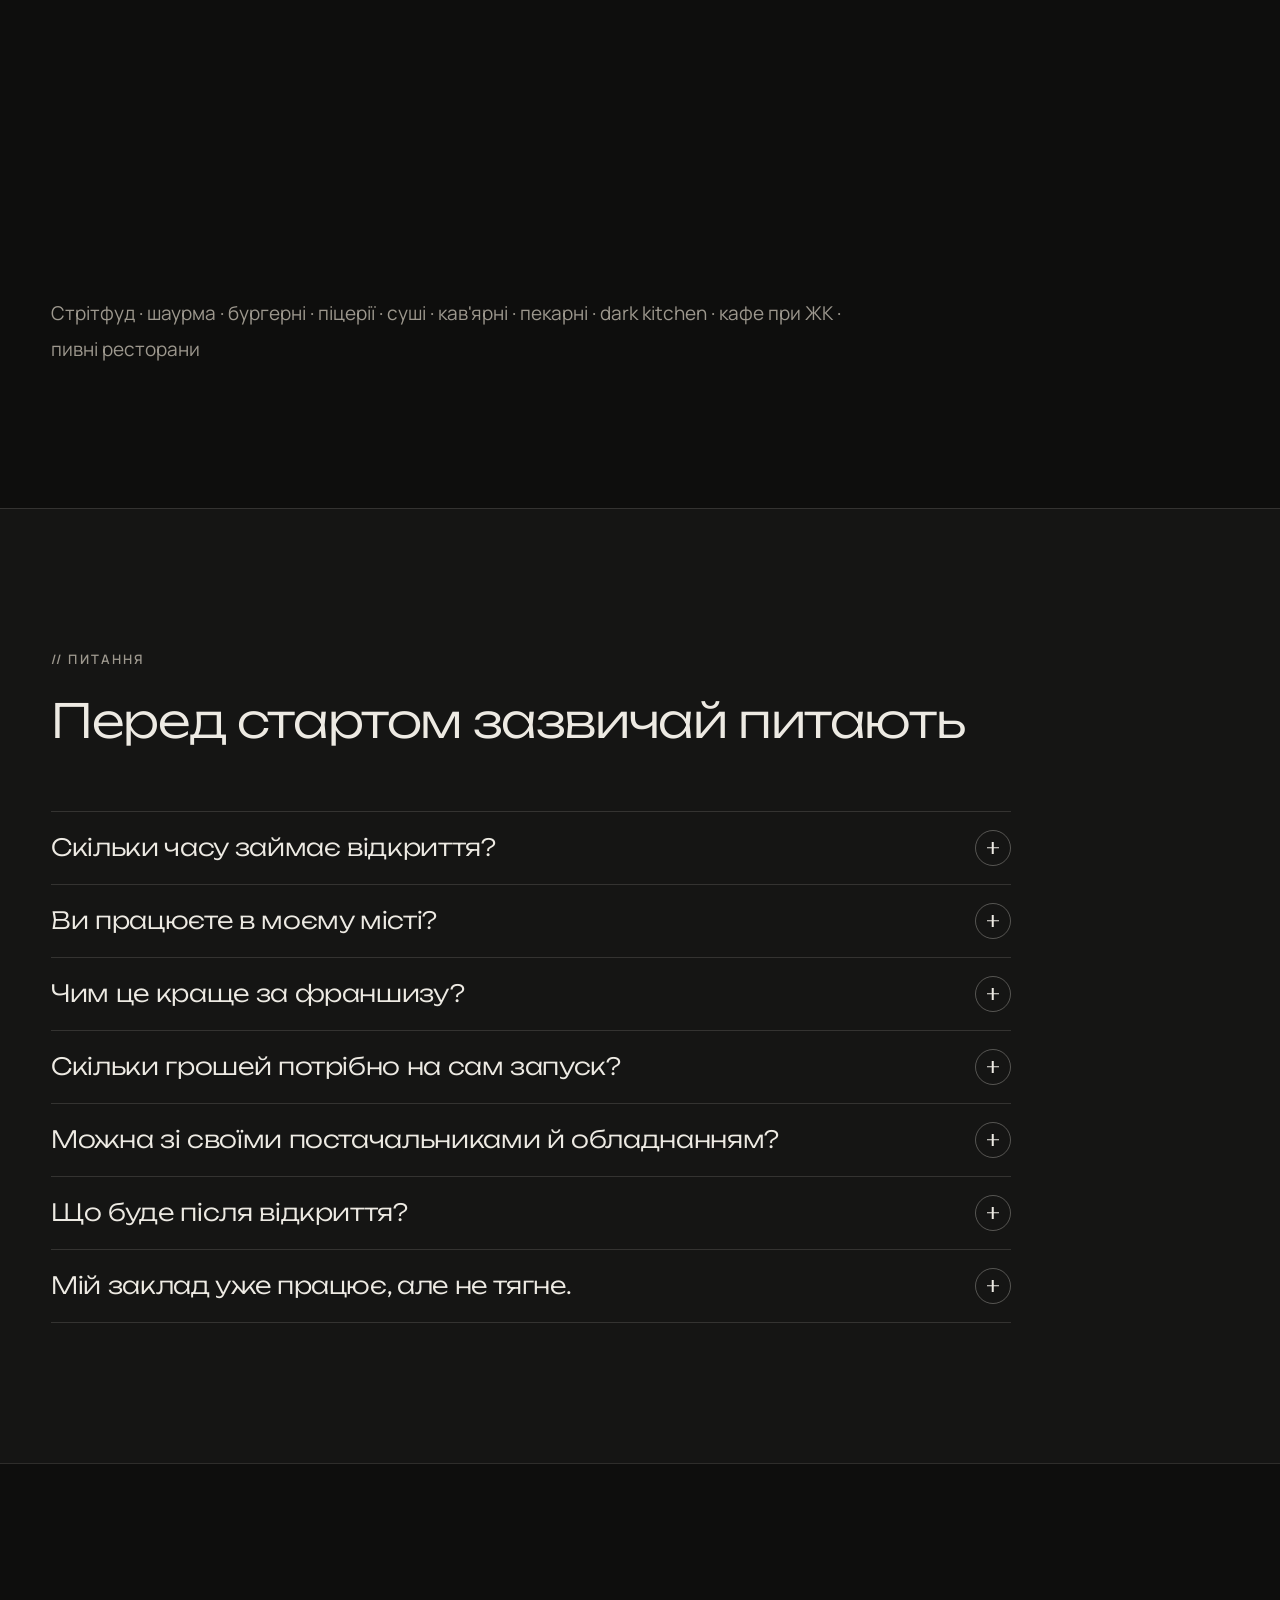
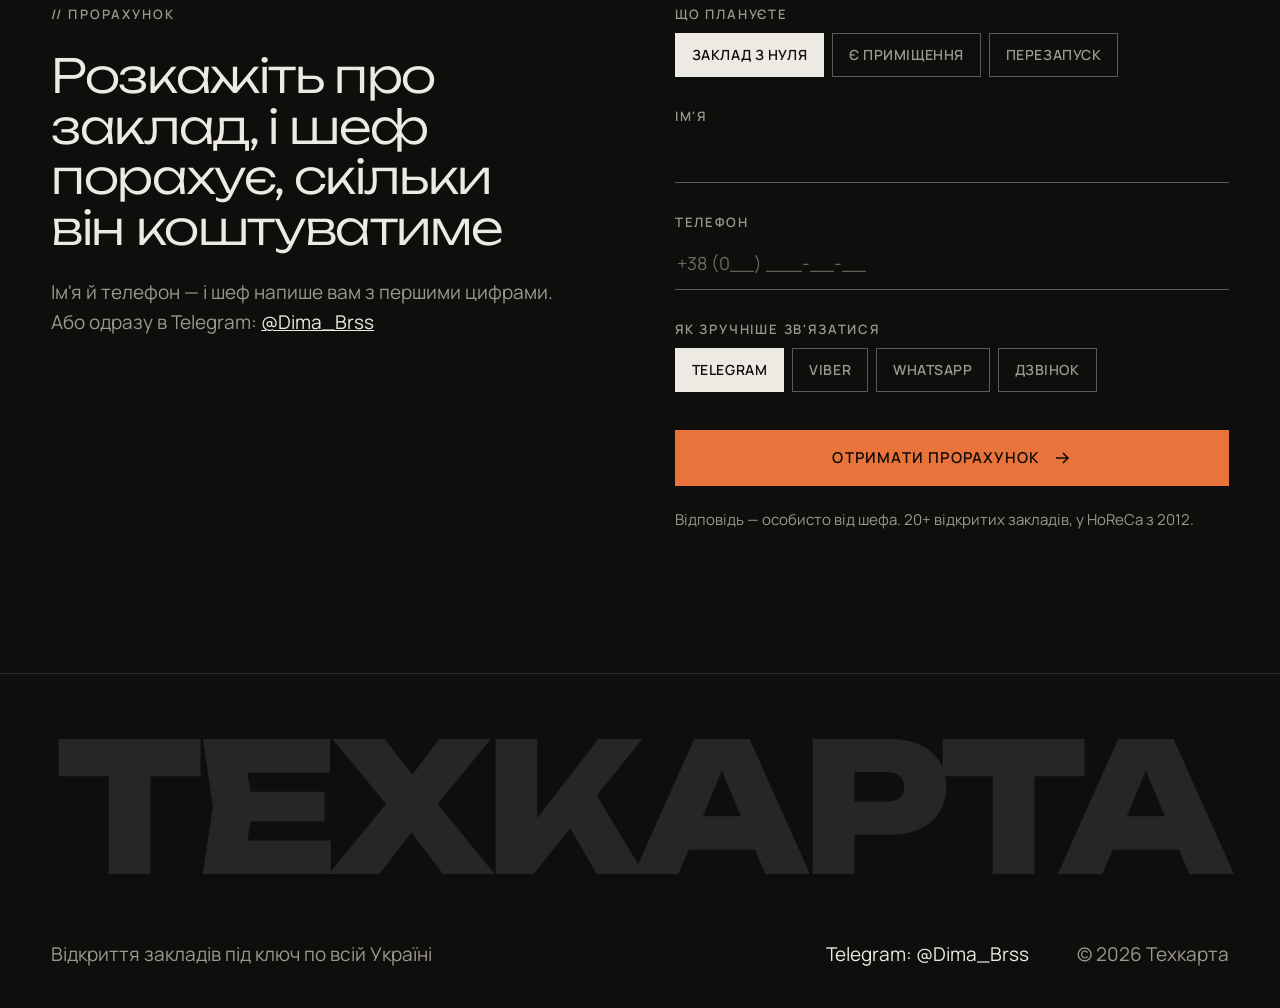
==== commit d7c3aab1: "Хедер: нормальний відступ між словами в кнопці «Отримати прорахунок» Co-Authored-By: Claude Opus 5.5" ====
--- a/public/index.html
+++ b/public/index.html
@@ -23,7 +23,7 @@
 <link rel="preconnect" href="https://fonts.googleapis.com">
 <link rel="preconnect" href="https://fonts.gstatic.com" crossorigin>
 <link href="https://fonts.googleapis.com/css2?family=Unbounded:wght@200;300;600;800&family=Manrope:wght@400;500;600;700&family=IBM+Plex+Mono:wght@600&display=swap" rel="stylesheet">
-<link rel="stylesheet" href="css/style.css?v=hdr2">
+<link rel="stylesheet" href="css/style.css?v=hdr3">
 </head>
 <body>
 <div class="preloader" aria-hidden="true">
@@ -321,6 +321,6 @@
   </div>
 </footer>
 
-<script src="js/main.js?v=hdr2" defer></script>
+<script src="js/main.js?v=hdr3" defer></script>
 </body>
 </html>
--- a/public/css/style.css
+++ b/public/css/style.css
@@ -82,6 +82,8 @@
   .header__cta{min-height:40px;padding:0 12px;font-size:12px;letter-spacing:.08em;background:var(--accent);border-color:var(--accent);color:#120B07}
   .header__cta:hover{background:var(--text);border-color:var(--text);color:var(--bg)}
 }
+.header__cta{gap:0}
+.header__cta-x{margin-right:.4em}
 @media (max-width:767px){.header__cta-x{display:none}}
 @media (max-width:419px){.logo{gap:8px}.logo b{font-size:17px}}
 @media (max-width:359px){.logo b{display:none}}
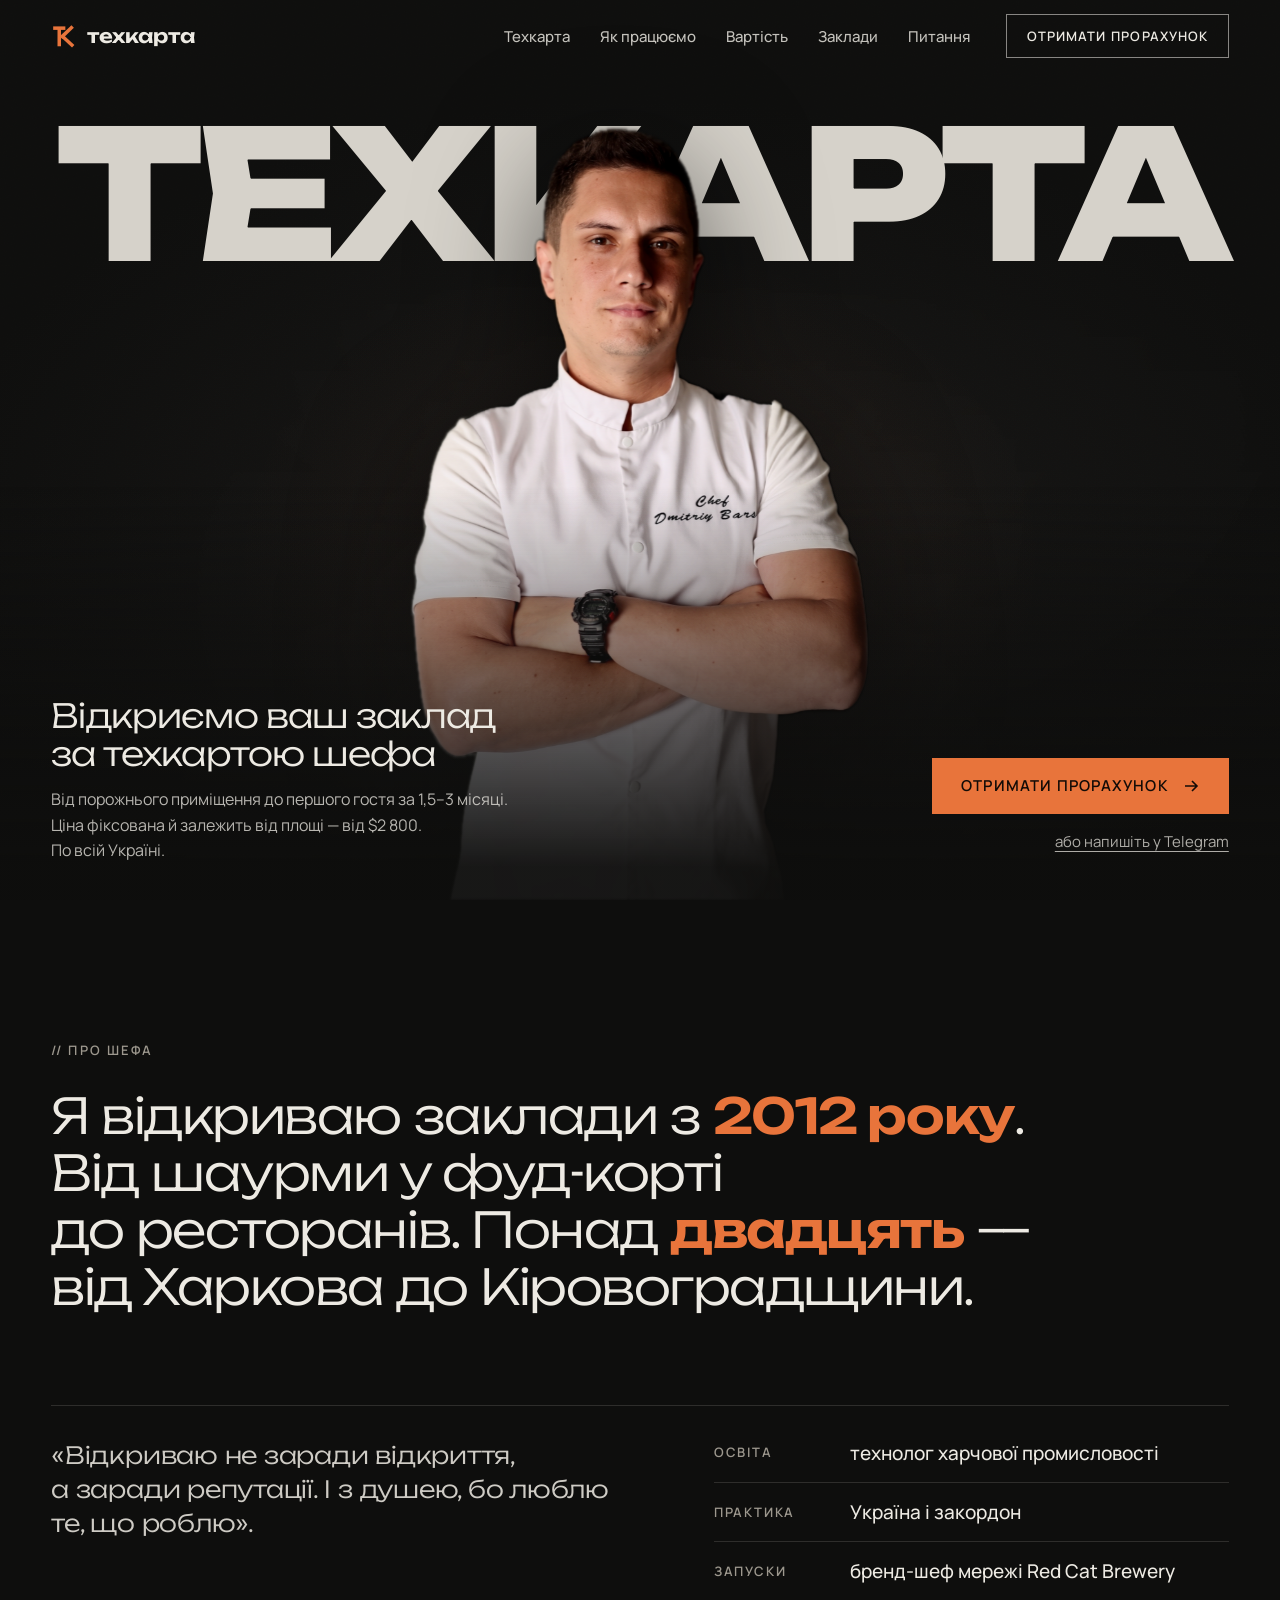
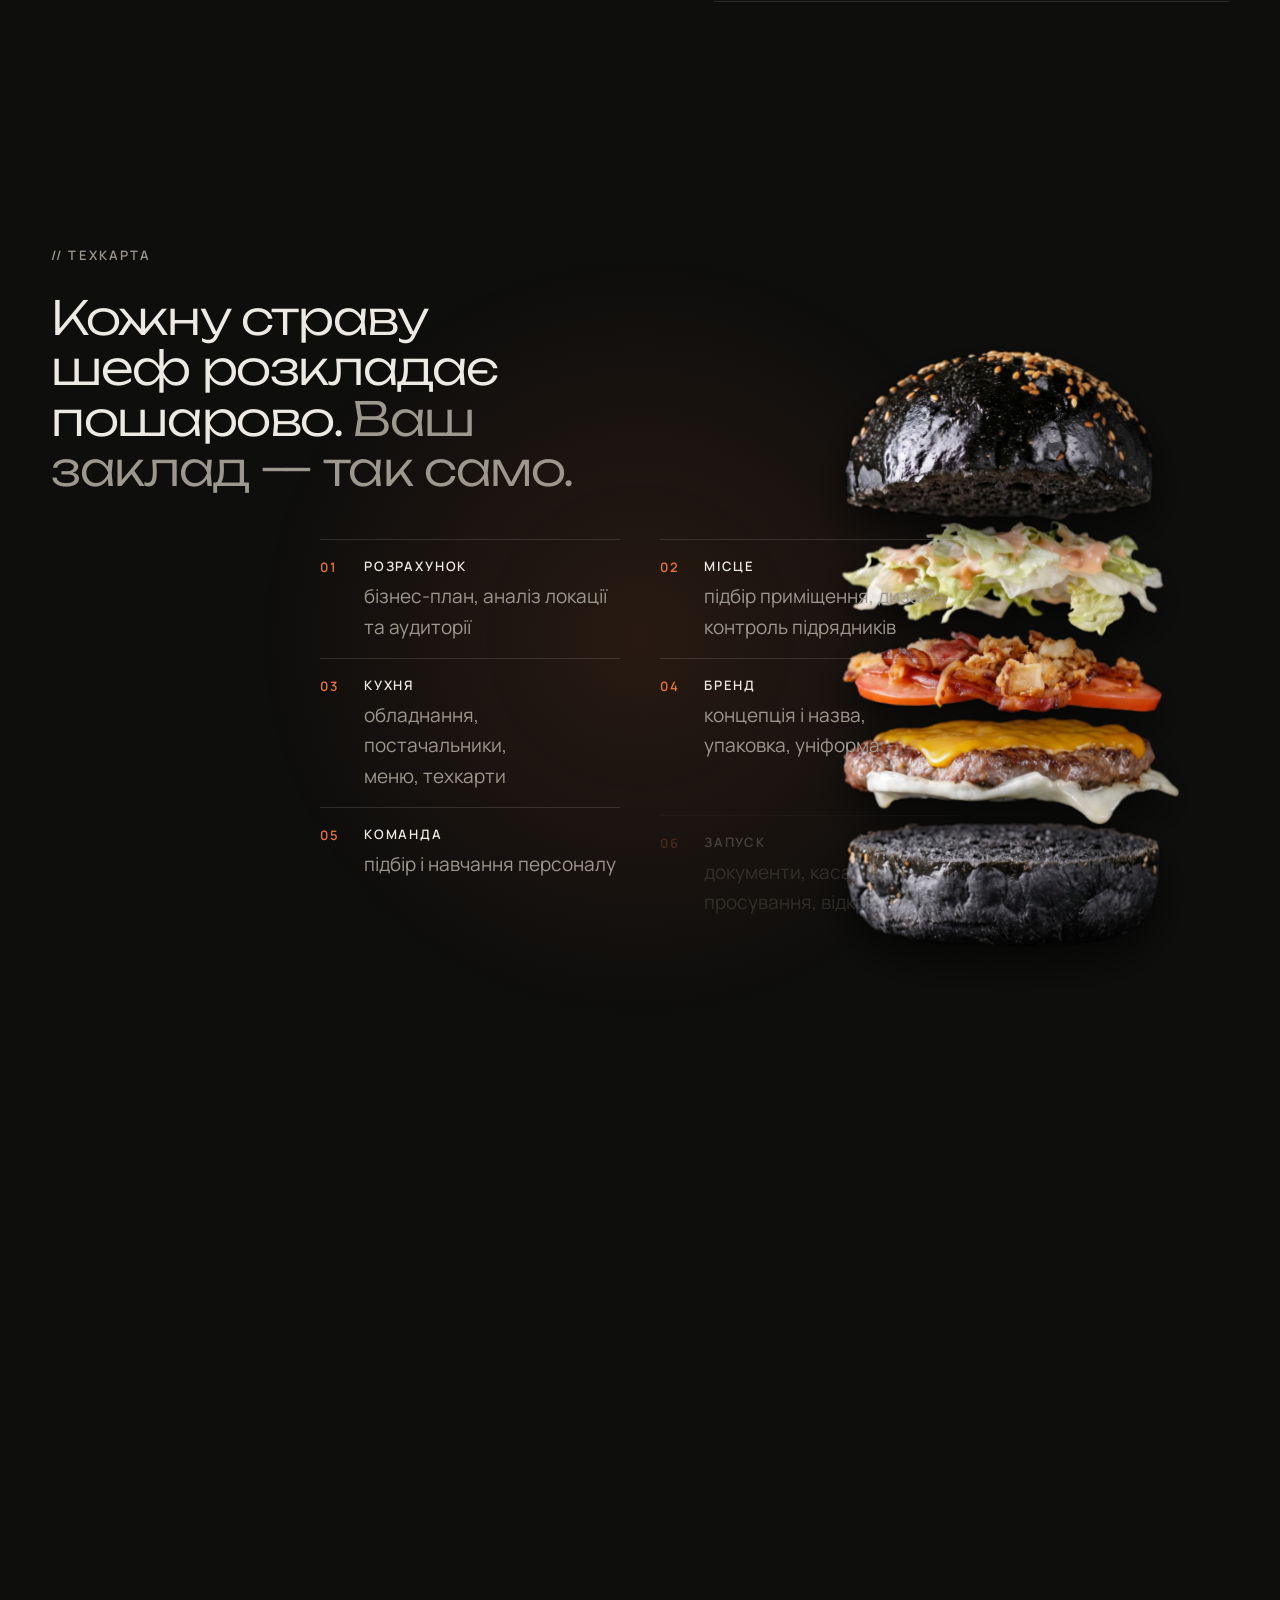
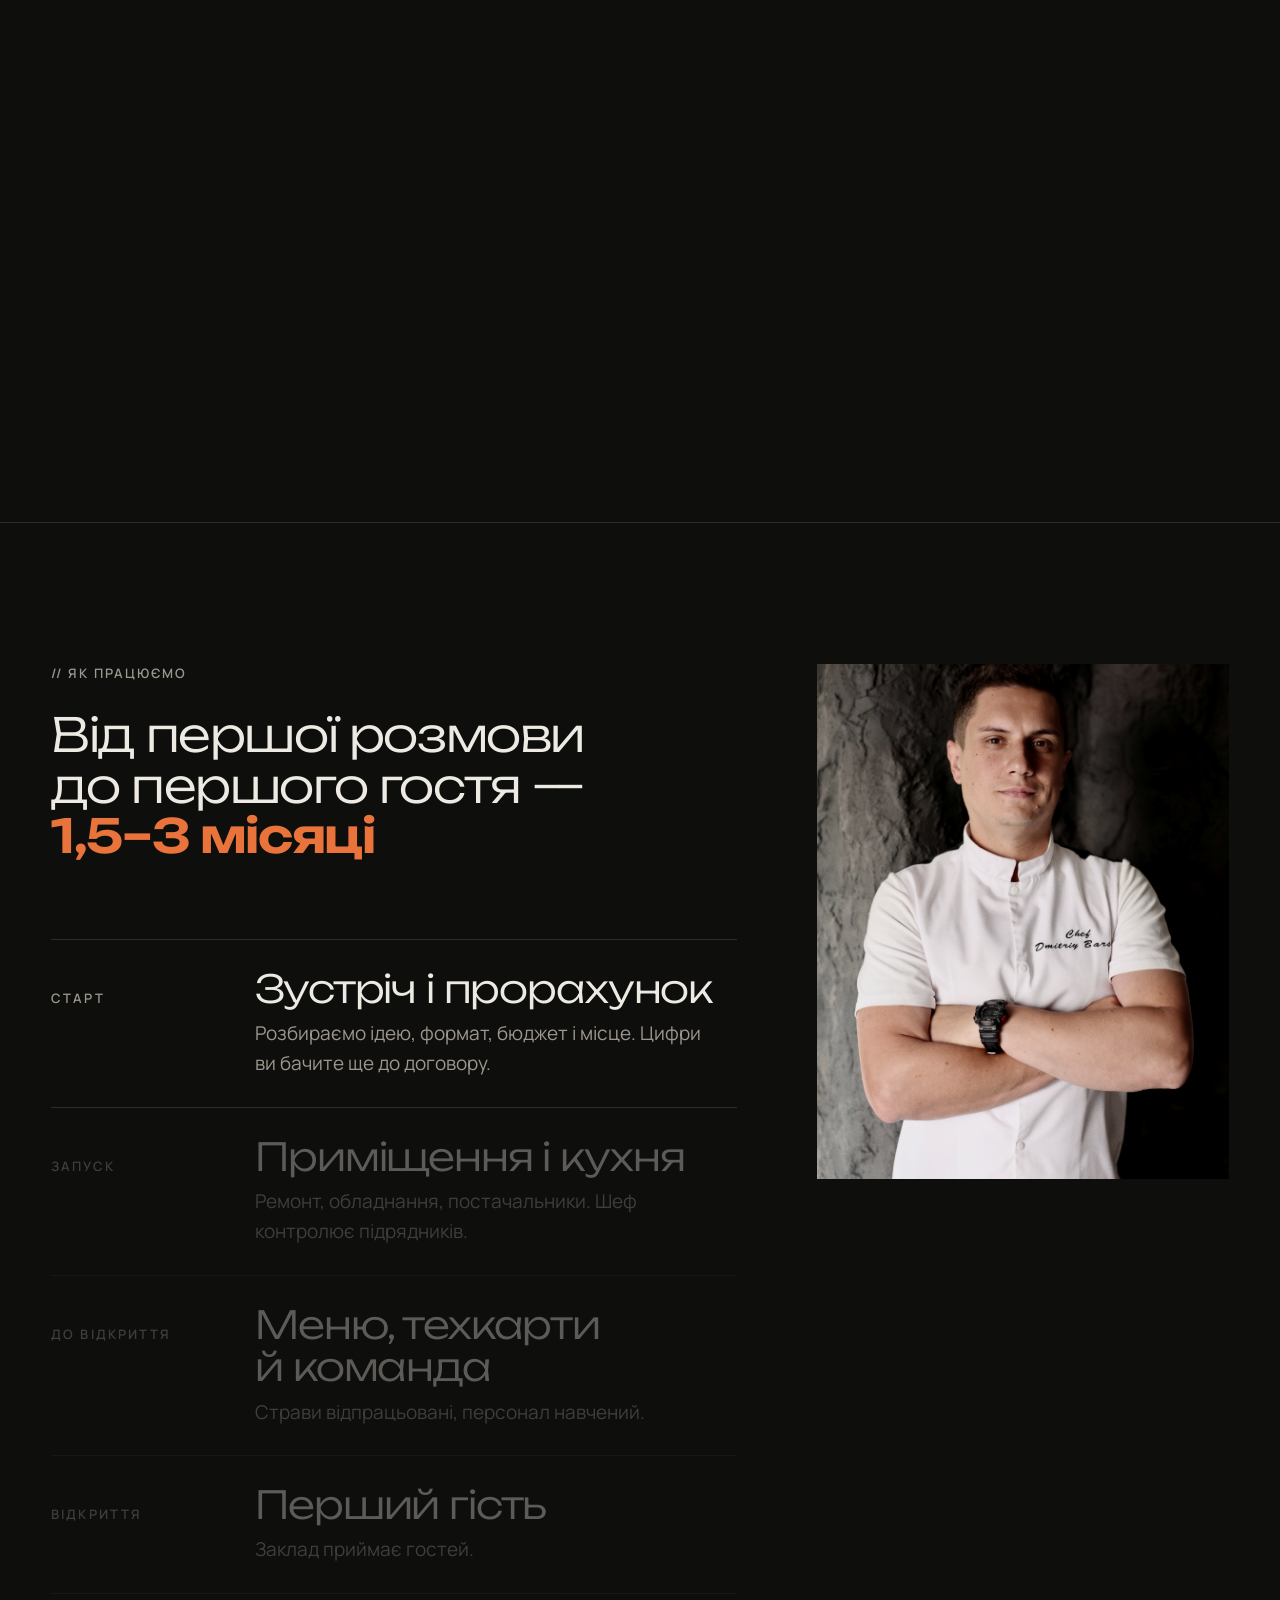
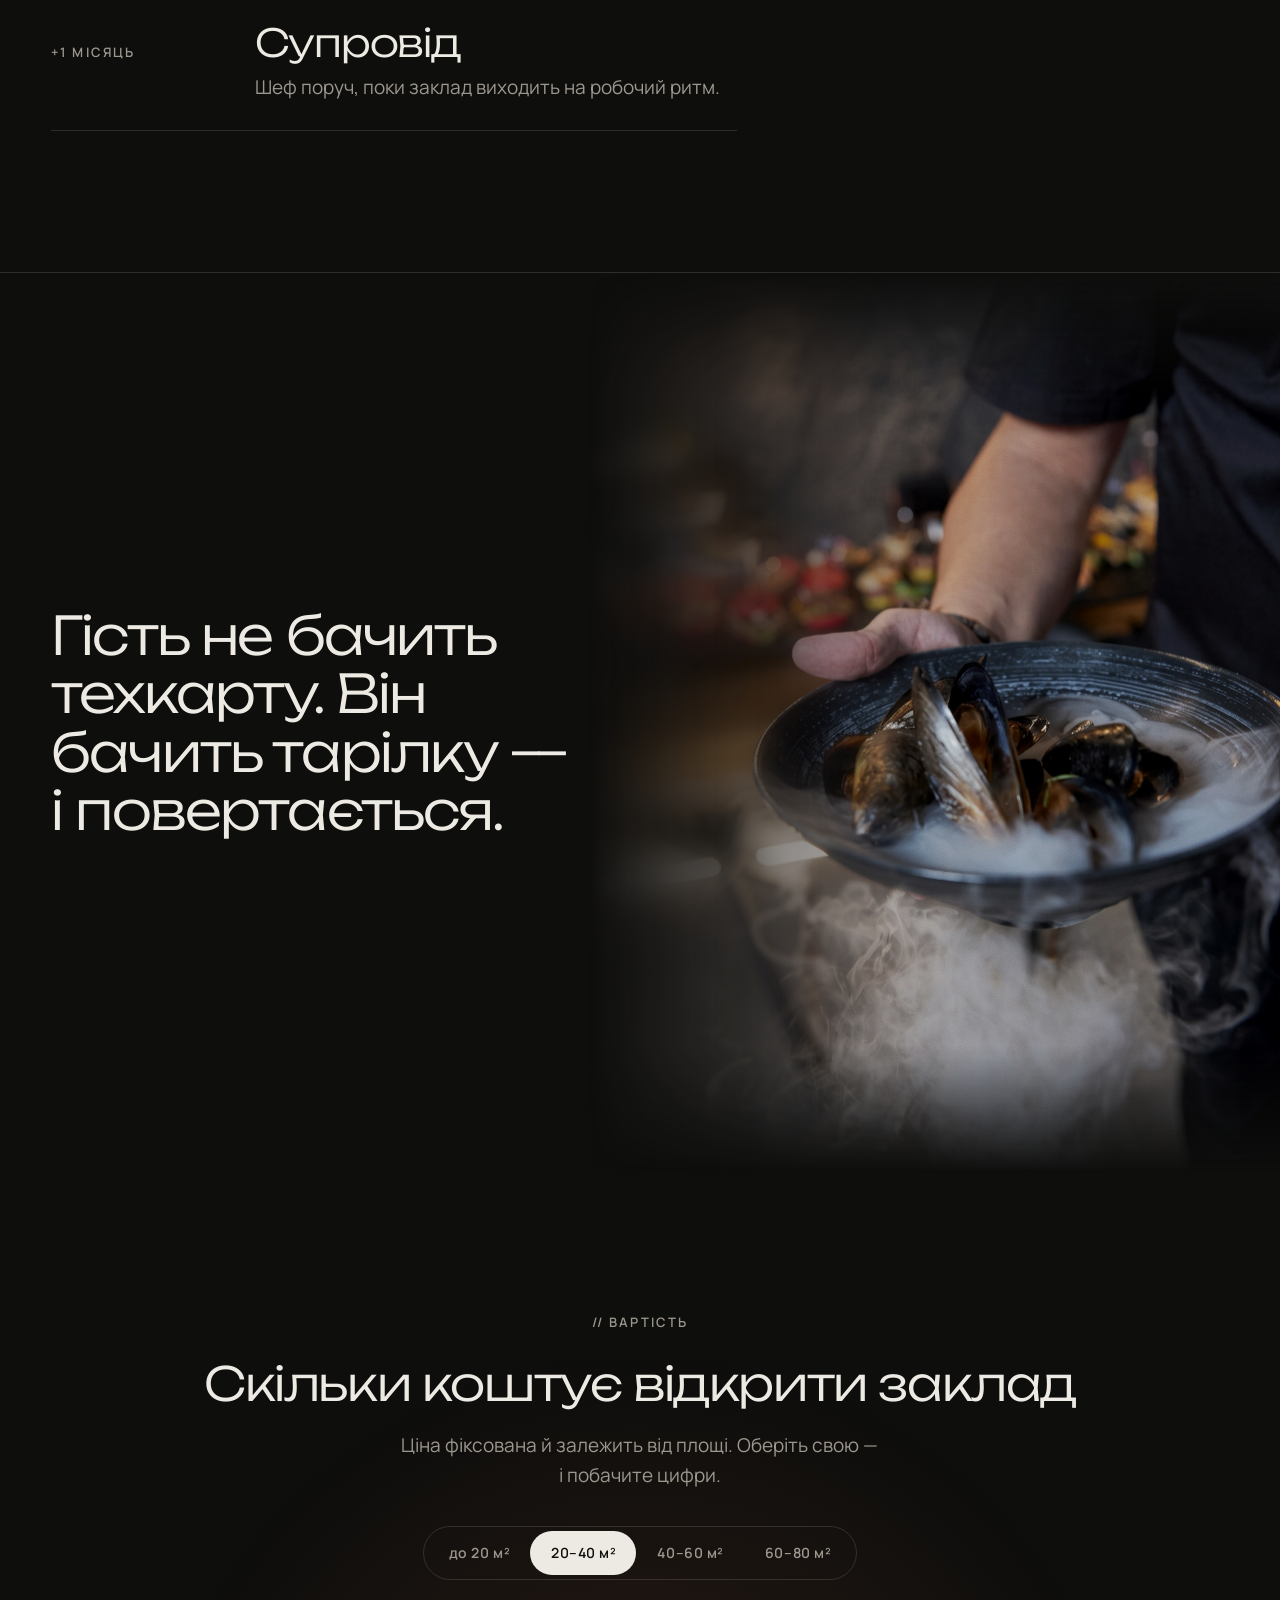
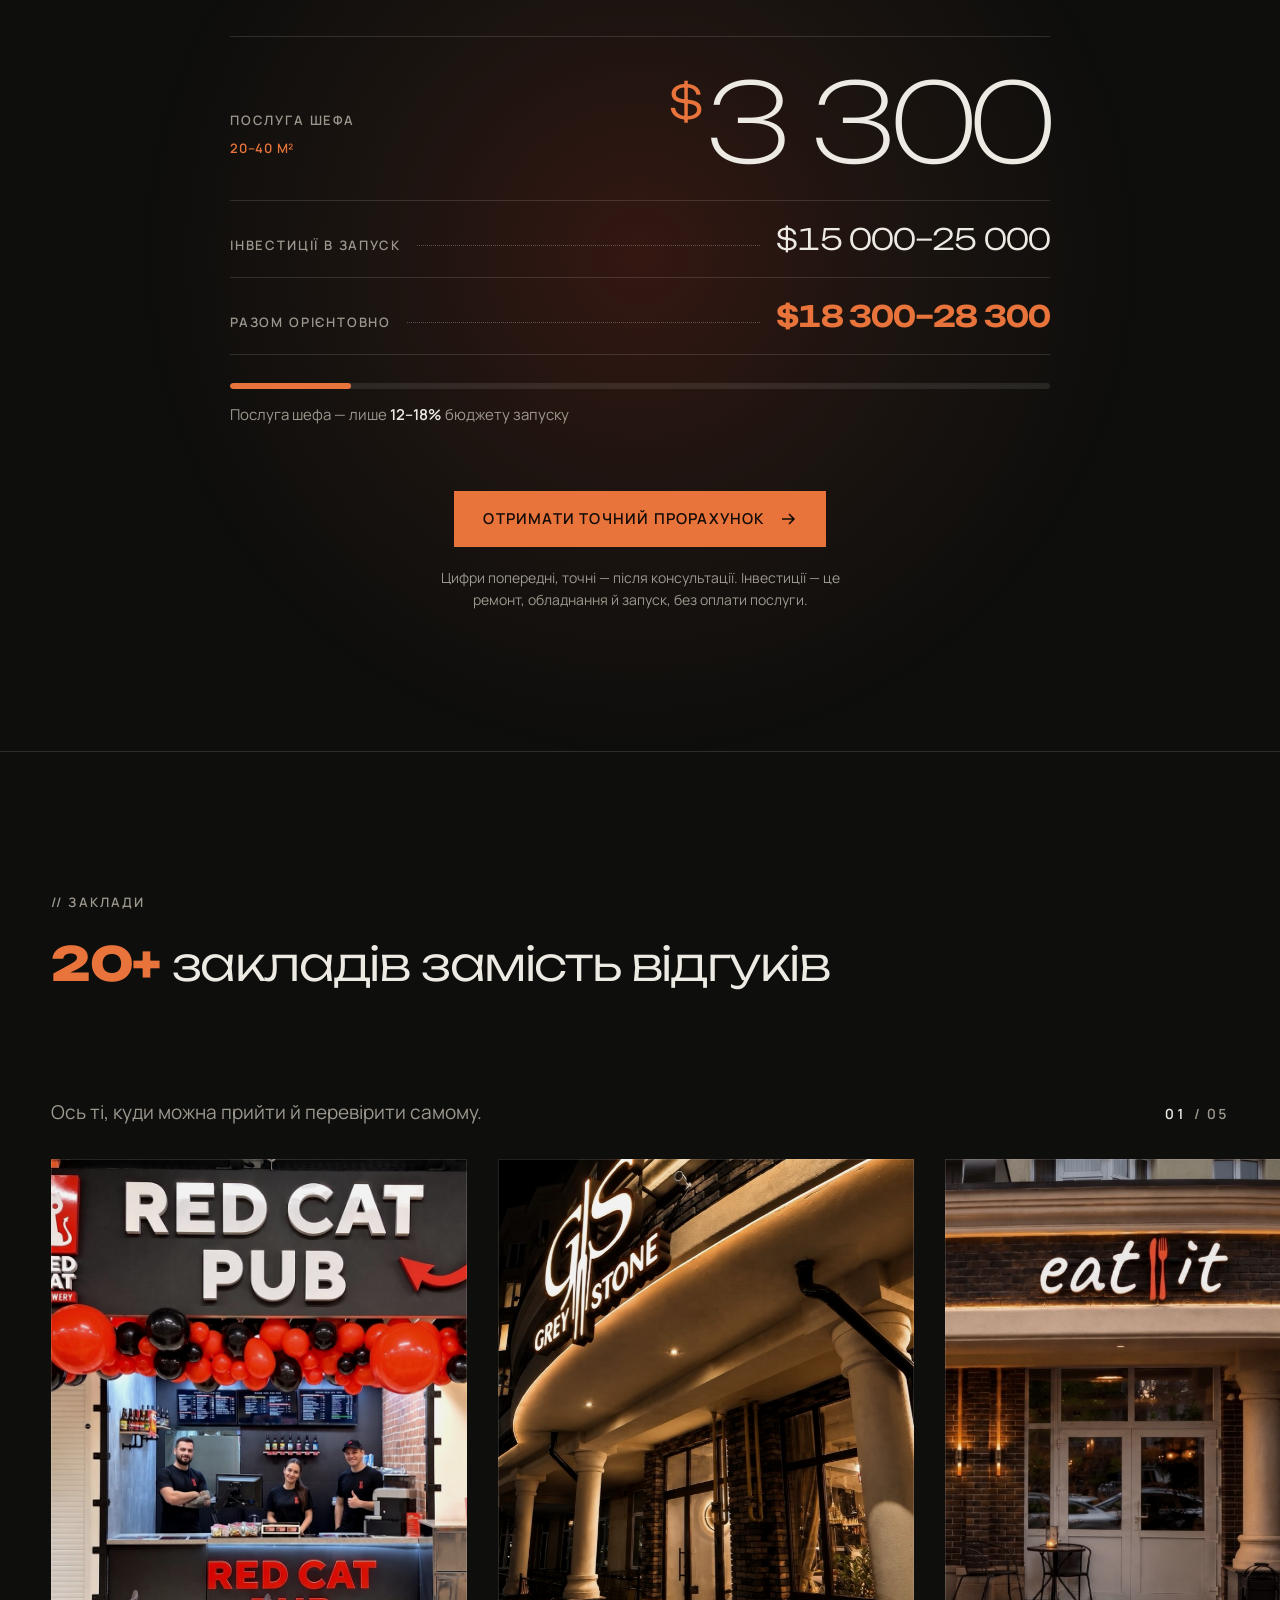
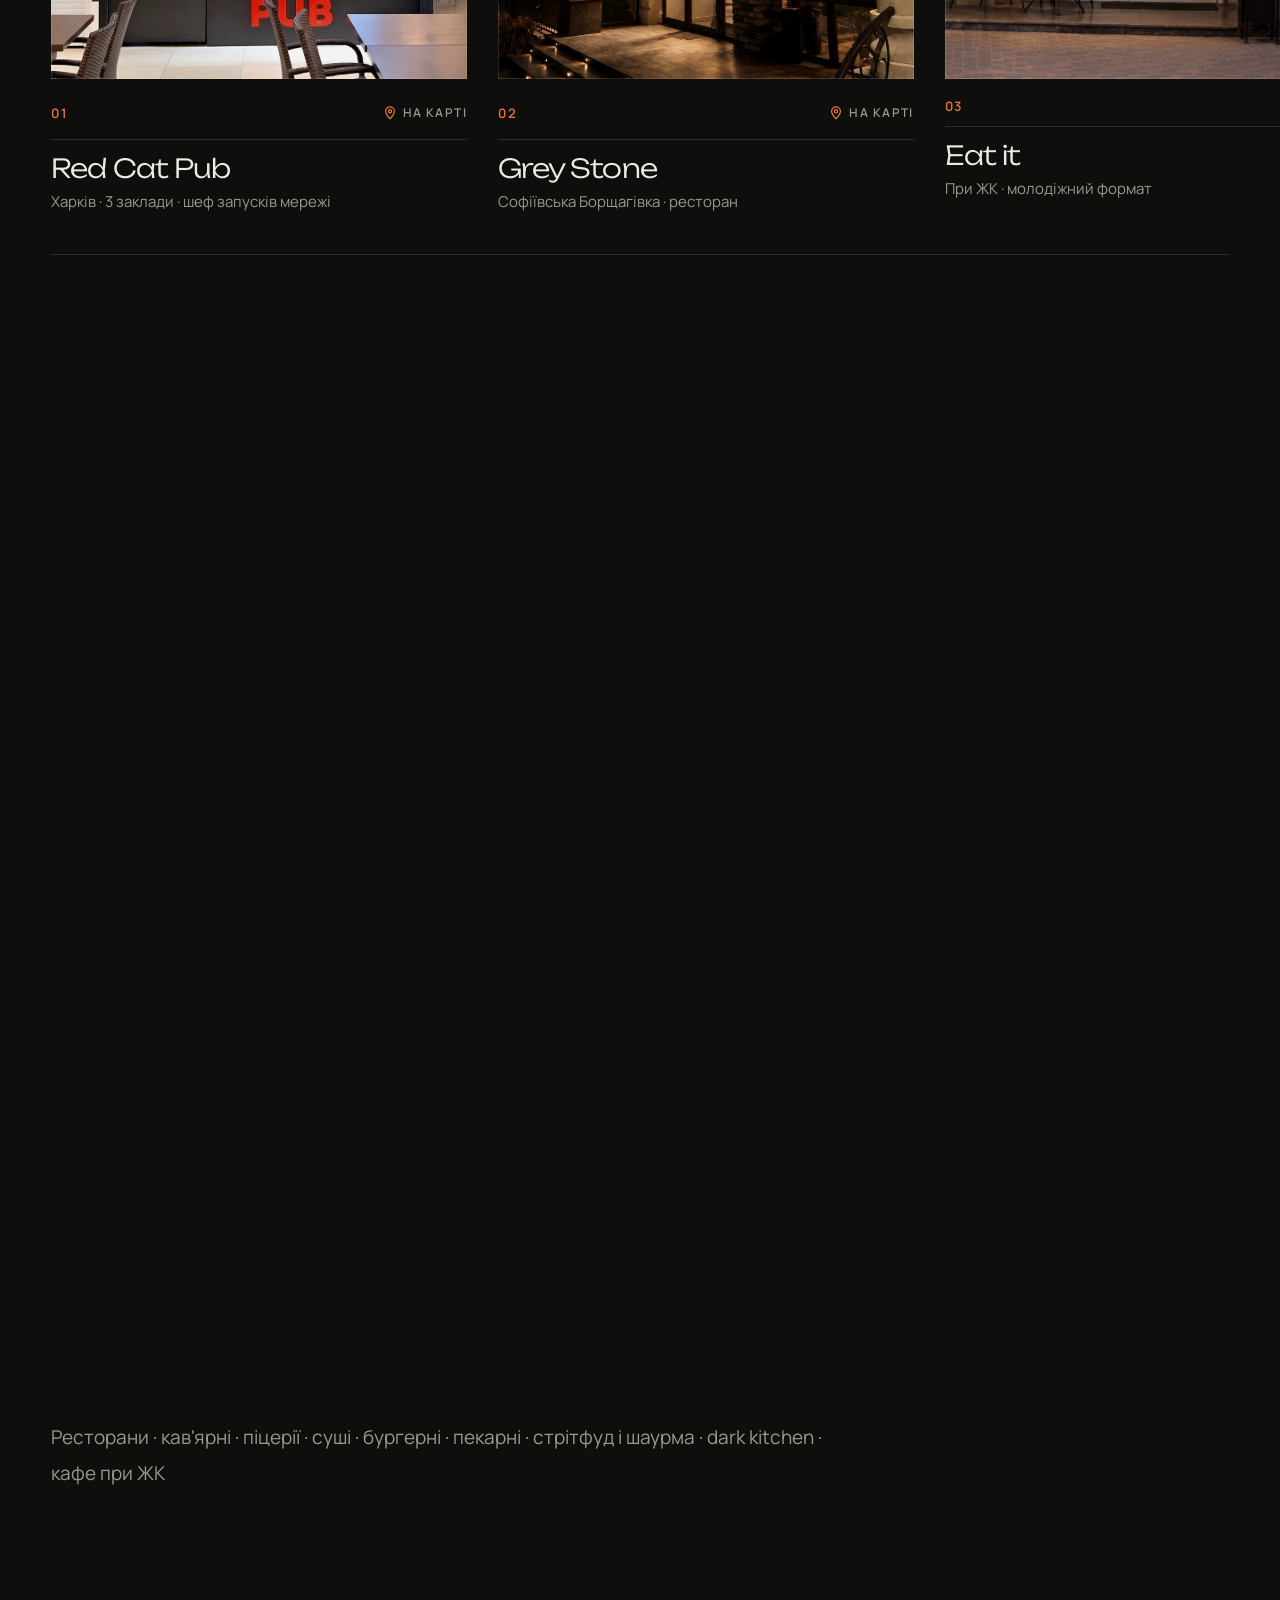
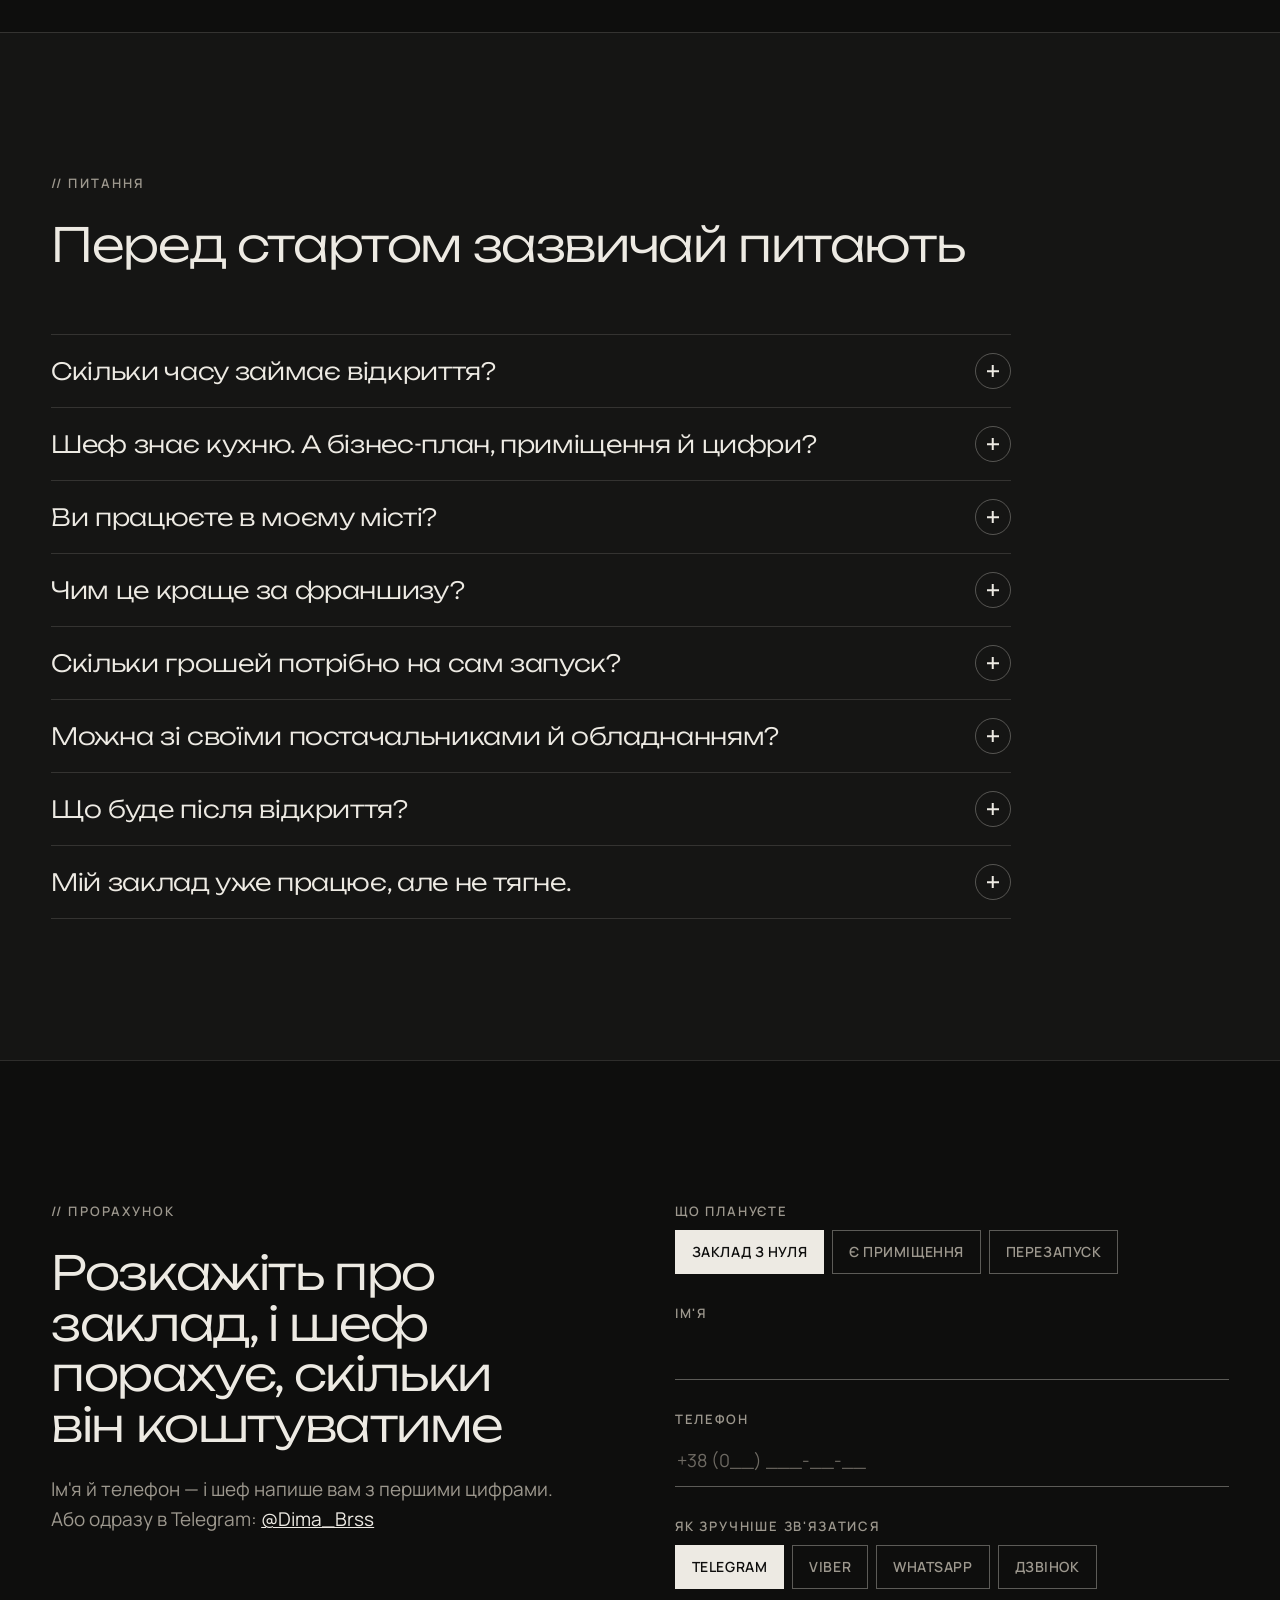
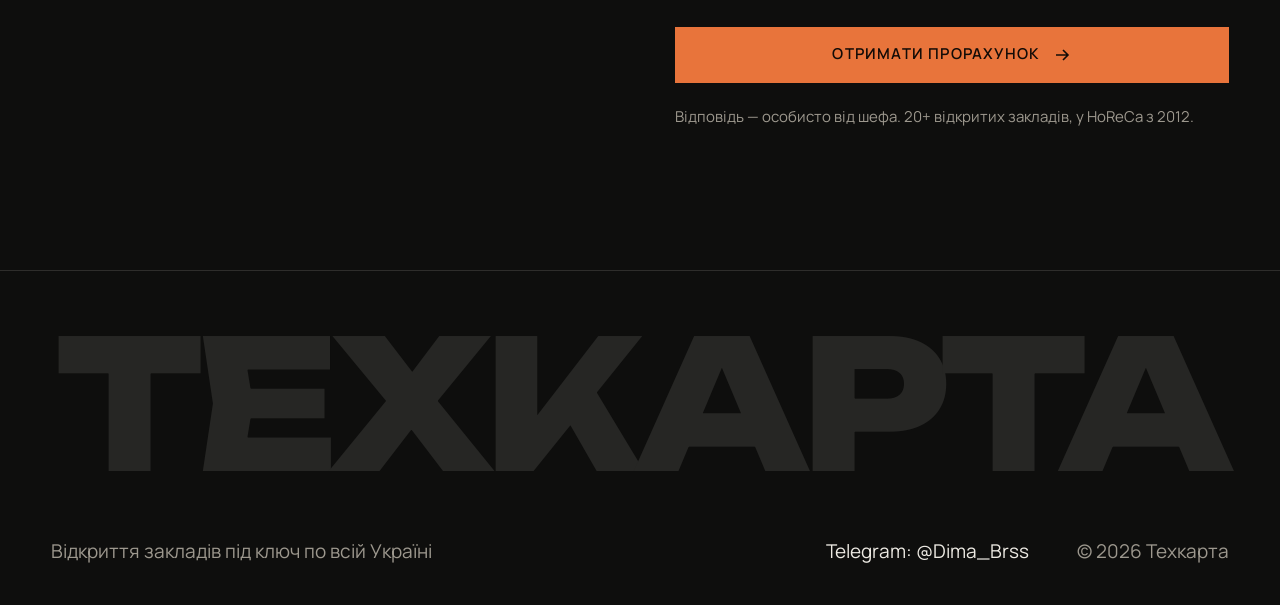
==== commit c12ebb48: "Правки Дмитра: «до ресторанів» замість «пивного ресторану»; «пошарово»; етапи на десктопі під заголо" ====
--- a/public/index.html
+++ b/public/index.html
@@ -23,7 +23,7 @@
 <link rel="preconnect" href="https://fonts.googleapis.com">
 <link rel="preconnect" href="https://fonts.gstatic.com" crossorigin>
 <link href="https://fonts.googleapis.com/css2?family=Unbounded:wght@200;300;600;800&family=Manrope:wght@400;500;600;700&family=IBM+Plex+Mono:wght@600&display=swap" rel="stylesheet">
-<link rel="stylesheet" href="css/style.css?v=hdr3">
+<link rel="stylesheet" href="css/style.css?v=dm1">
 </head>
 <body>
 <div class="preloader" aria-hidden="true">
@@ -77,7 +77,7 @@
   <section class="intro" id="shef" aria-labelledby="intro-title">
     <div class="container">
       <p class="label">// про шефа</p>
-      <h2 class="intro__text" id="intro-title">Я&nbsp;відкриваю заклади з&nbsp;<em>2012&nbsp;року</em>. Від&nbsp;шаурми у&nbsp;фуд-корті до&nbsp;пивного ресторану. Понад <em>двадцять</em>&nbsp;— від&nbsp;Харкова до&nbsp;Кіровоградщини.</h2>
+      <h2 class="intro__text" id="intro-title">Я&nbsp;відкриваю заклади з&nbsp;<em>2012&nbsp;року</em>. Від&nbsp;шаурми у&nbsp;фуд-корті до&nbsp;ресторанів. Понад <em>двадцять</em>&nbsp;— від&nbsp;Харкова до&nbsp;Кіровоградщини.</h2>
       <div class="intro__row">
         <p class="intro__quote">«Відкриваю не&nbsp;заради відкриття, а&nbsp;заради репутації. І&nbsp;з&nbsp;душею, бо люблю те, що&nbsp;роблю».</p>
         <dl class="facts">
@@ -95,7 +95,7 @@
     <div class="burger-tk__pin">
       <div class="container burger-tk__head">
         <p class="label">// техкарта</p>
-        <h2 class="h2" id="burger-title">Кожну страву шеф розкладає до&nbsp;шару. <span class="dim">Ваш заклад&nbsp;— так само.</span></h2>
+        <h2 class="h2" id="burger-title">Кожну страву шеф розкладає пошарово. <span class="dim">Ваш заклад&nbsp;— так само.</span></h2>
       </div>
       <div class="burger-tk__stage" aria-hidden="true">
         <div class="bt">
@@ -244,7 +244,7 @@
       </div>
     </div>
     <div class="container">
-      <p class="venues__formats">Стрітфуд · шаурма · бургерні · піцерії · суші · кав'ярні · пекарні · dark kitchen · кафе при&nbsp;ЖК · пивні ресторани</p>
+      <p class="venues__formats">Ресторани · кав'ярні · піцерії · суші · бургерні · пекарні · стрітфуд і&nbsp;шаурма · dark kitchen · кафе при&nbsp;ЖК</p>
     </div>
   </section>
 
@@ -255,6 +255,7 @@
       <h2 class="h2" id="faq-title">Перед стартом зазвичай питають</h2>
       <div class="qa">
         <details class="qa__item"><summary>Скільки часу займає відкриття?<span class="qa__plus" aria-hidden="true"></span></summary><p>Від&nbsp;1,5 до&nbsp;3&nbsp;місяців. Великі проєкти&nbsp;— довше.</p></details>
+        <details class="qa__item"><summary>Шеф знає кухню. А&nbsp;бізнес-план, приміщення й&nbsp;цифри?<span class="qa__plus" aria-hidden="true"></span></summary><p>Теж частина роботи: бізнес-план, аналіз локації та&nbsp;аудиторії, підбір приміщення, контроль дизайну й&nbsp;підрядників, документи й&nbsp;каса. Після відкриття&nbsp;— ще місяць супроводу.</p></details>
         <details class="qa__item"><summary>Ви&nbsp;працюєте в&nbsp;моєму місті?<span class="qa__plus" aria-hidden="true"></span></summary><p>Так, по&nbsp;всій Україні&nbsp;— від&nbsp;Харкова до&nbsp;Кіровоградщини.</p></details>
         <details class="qa__item"><summary>Чим це&nbsp;краще за&nbsp;франшизу?<span class="qa__plus" aria-hidden="true"></span></summary><p>Заклад повністю ваш: назва, меню, постачальники. Оплата разова, без&nbsp;роялті.</p></details>
         <details class="qa__item"><summary>Скільки грошей потрібно на&nbsp;сам запуск?<span class="qa__plus" aria-hidden="true"></span></summary><p>Залежно від&nbsp;площі: до&nbsp;20&nbsp;м²&nbsp;— $10–18&nbsp;тис., 20–40&nbsp;м²&nbsp;— $15–25&nbsp;тис., 40–60&nbsp;м²&nbsp;— $20–40&nbsp;тис., 60–80&nbsp;м²&nbsp;— $35–65&nbsp;тис. Це&nbsp;ремонт, обладнання й&nbsp;запуск, без&nbsp;оплати послуги.</p></details>
@@ -321,6 +322,6 @@
   </div>
 </footer>
 
-<script src="js/main.js?v=hdr3" defer></script>
+<script src="js/main.js?v=dm1" defer></script>
 </body>
 </html>
--- a/public/css/style.css
+++ b/public/css/style.css
@@ -200,6 +200,12 @@
 @media (min-width:1024px){
   .burger-tk__list{grid-template-columns:repeat(3,1fr);column-gap:48px}
   .burger-tk__list li{grid-template-columns:1fr;gap:6px}
+  /* етапи в закріпленому екрані, під заголовком, проявляються разом із шарами */
+  .burger-tk__head .burger-tk__list{counter-reset:st;grid-template-columns:repeat(2,minmax(0,1fr));column-gap:40px;max-width:min(780px,50vw);margin-top:clamp(28px,5vh,56px);padding:0;background:none}
+  .burger-tk__head .burger-tk__list li{counter-increment:st;align-content:start;grid-template-columns:34px 1fr;column-gap:10px;row-gap:4px;padding:16px 0;opacity:.22;transform:translateY(8px);transition:opacity .6s var(--ease),transform .6s var(--ease)}
+  .burger-tk__head .burger-tk__list li::before{content:counter(st,decimal-leading-zero);grid-row:span 2;font:600 13px/1.8 var(--font);letter-spacing:.12em;color:var(--accent)}
+  .burger-tk__head .burger-tk__list li.is-on{opacity:1;transform:none}
+  .burger-tk__head .burger-tk__list b{line-height:1.6}
 }
 
 /* ===== Як працюємо ===== */
